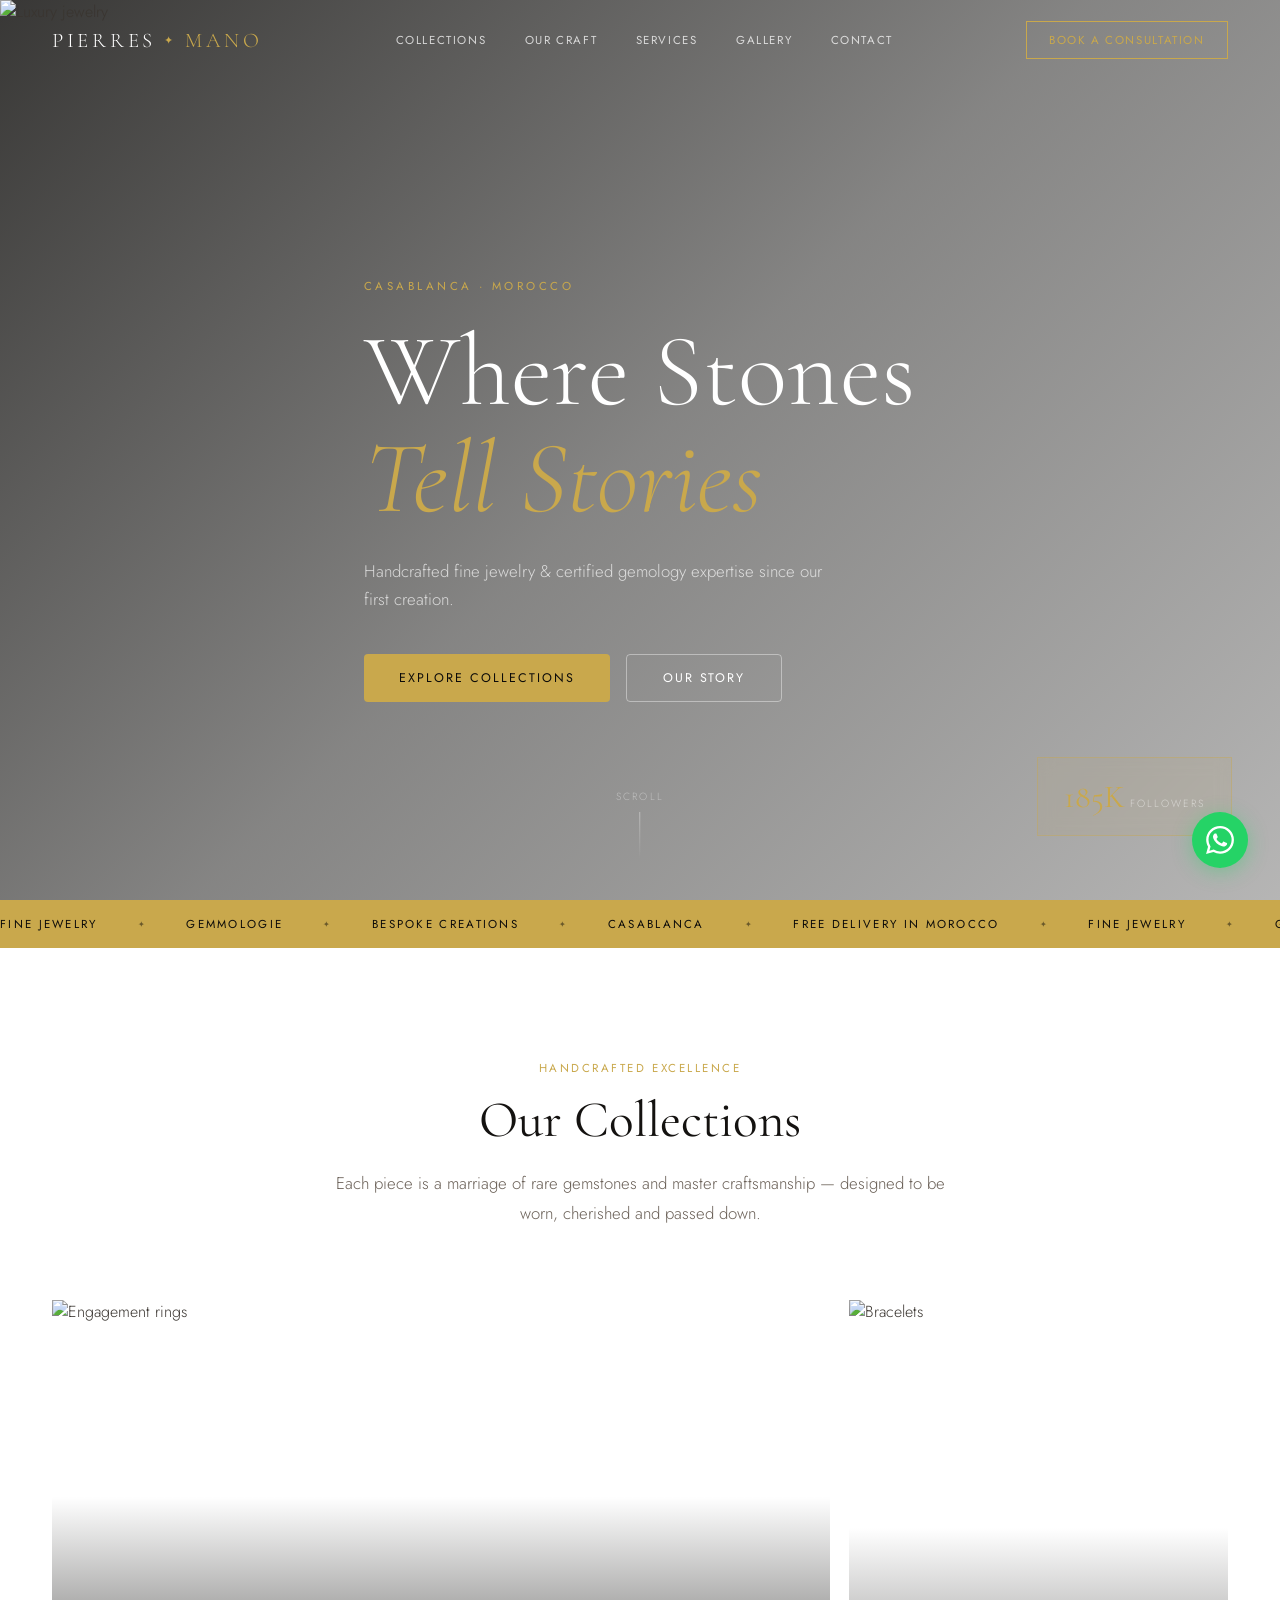
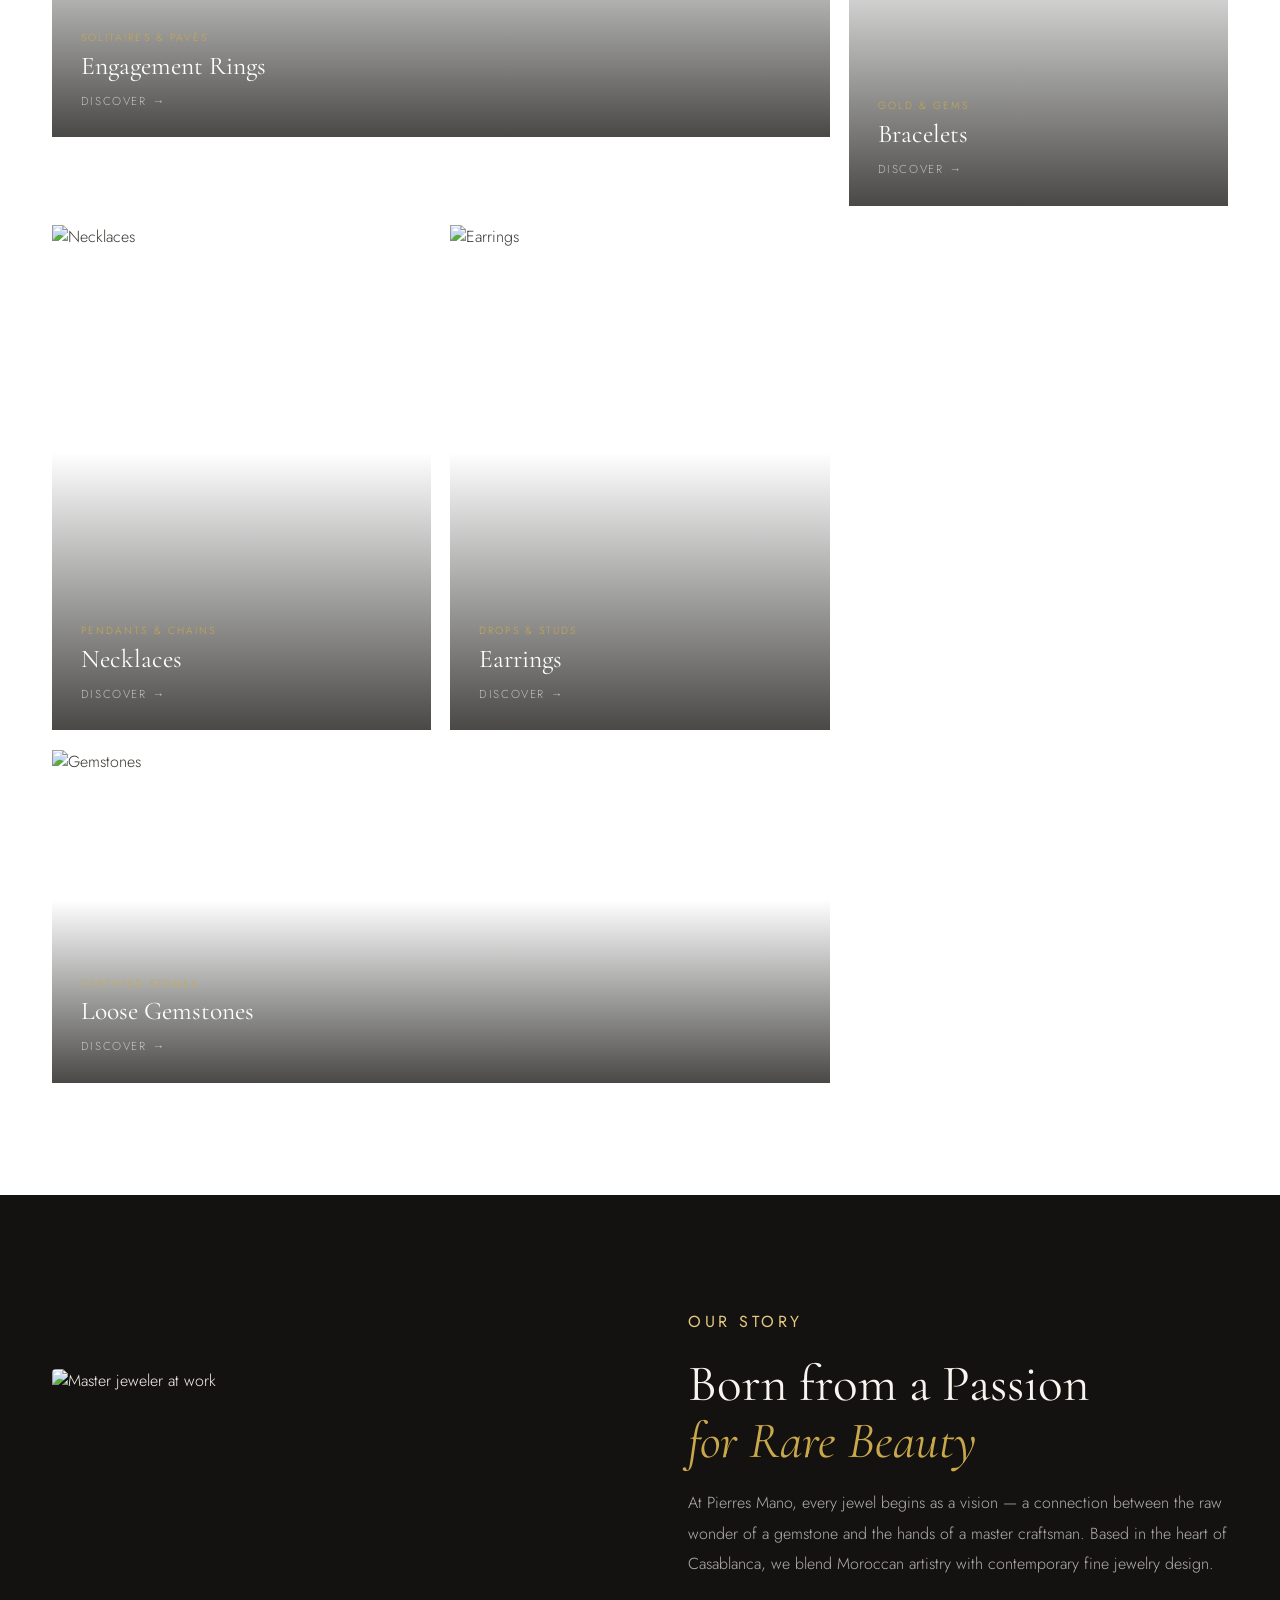
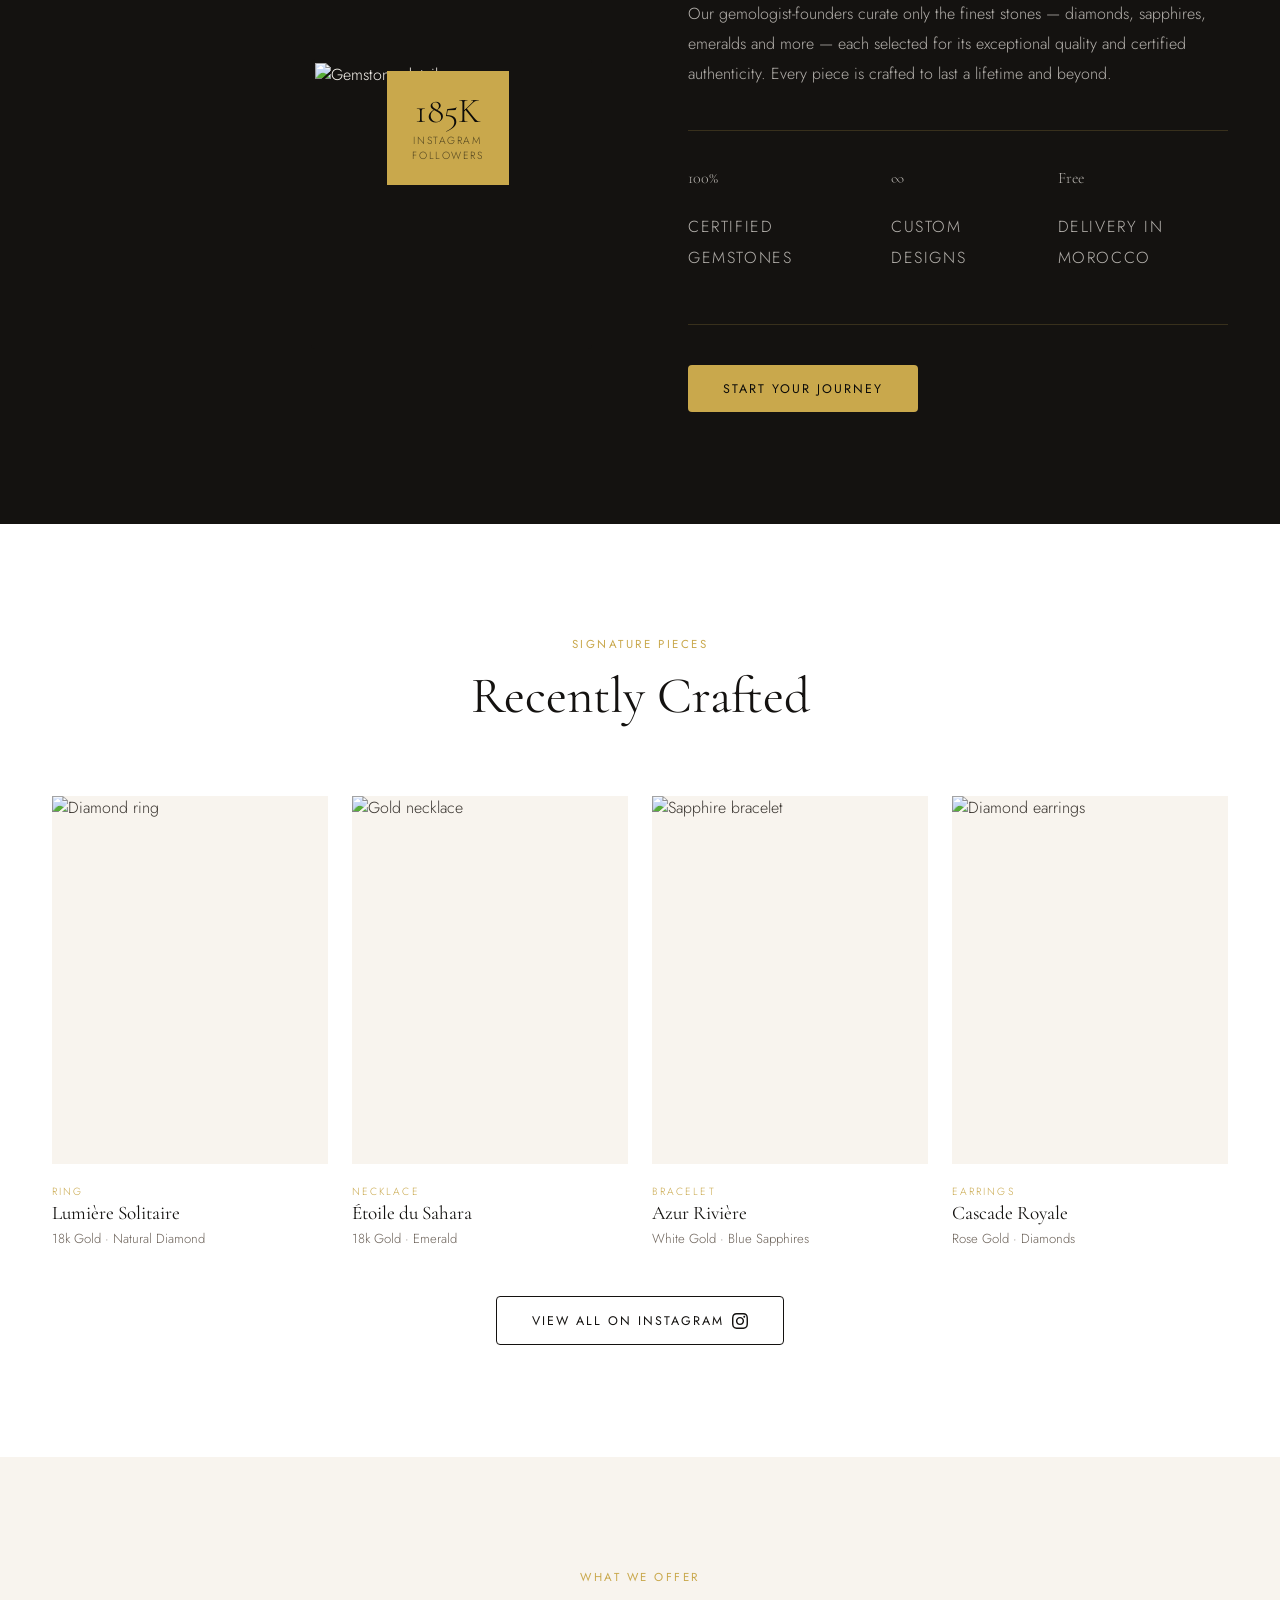
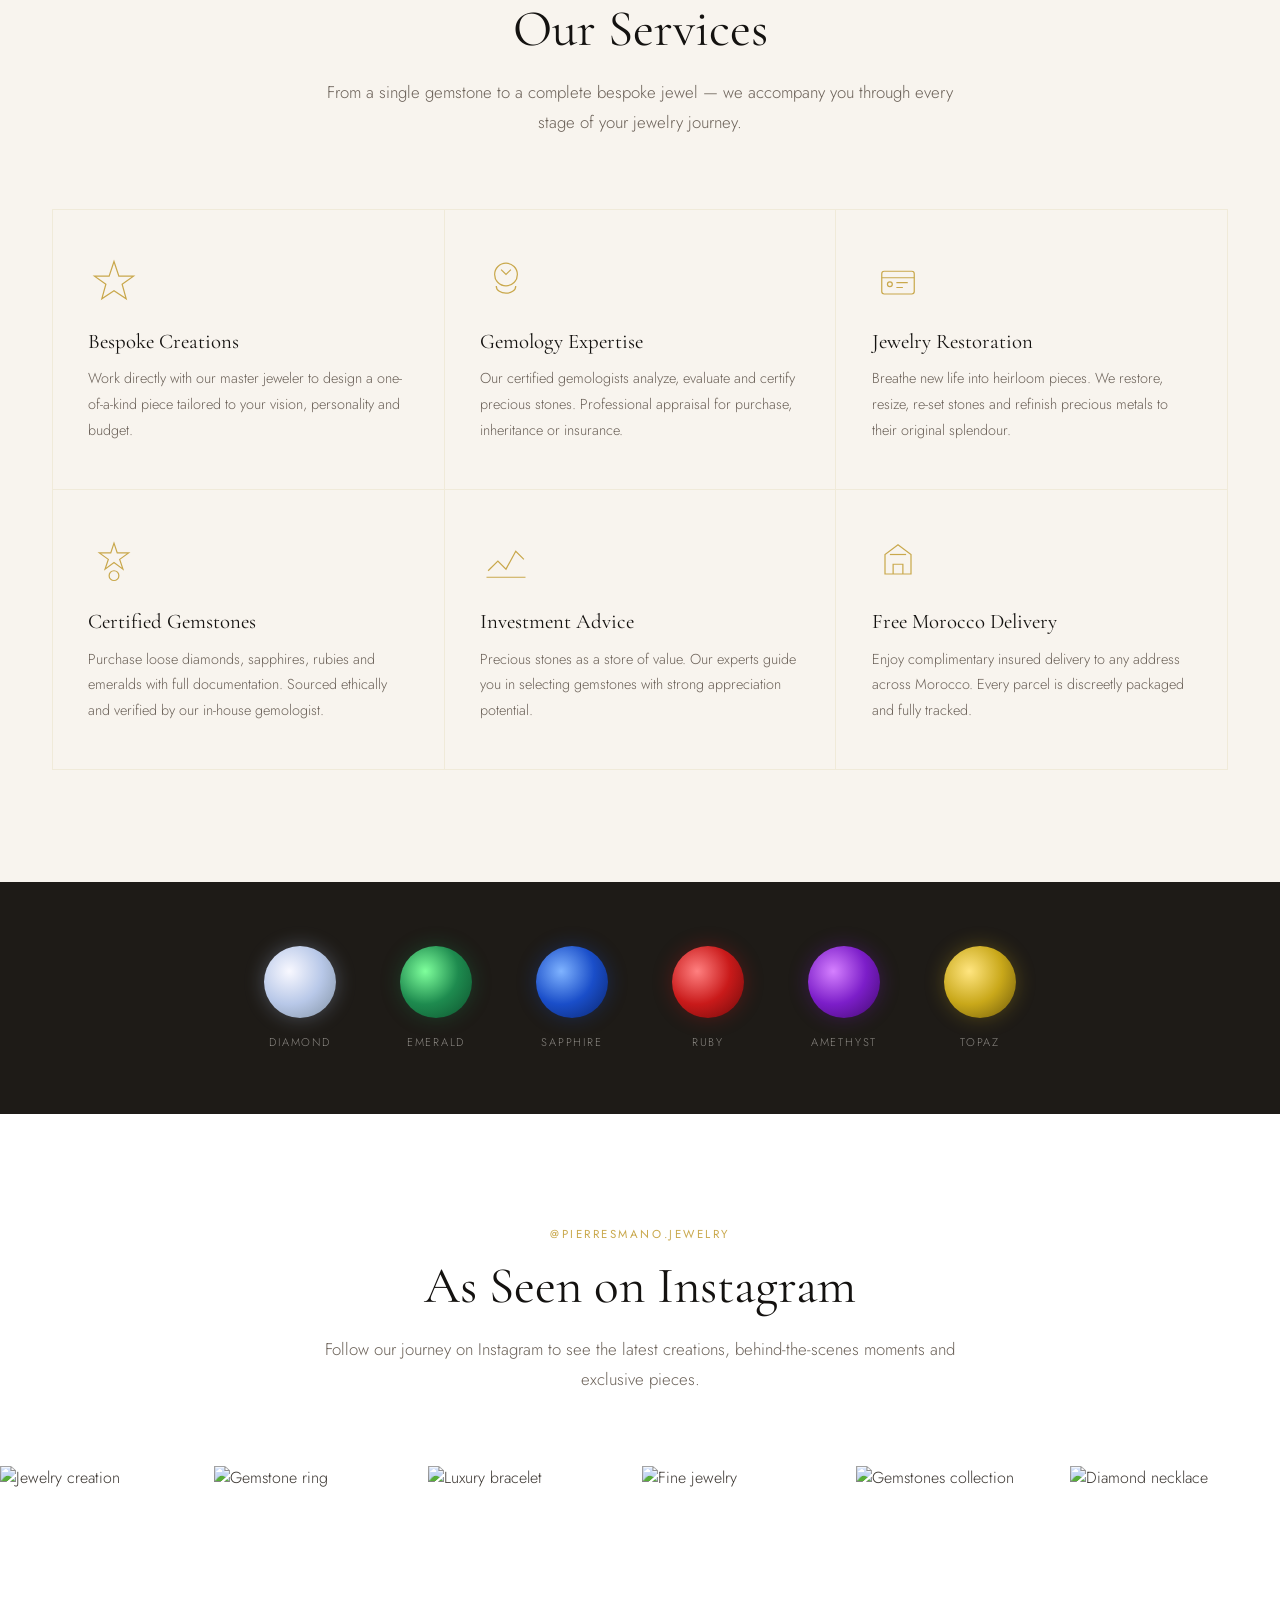
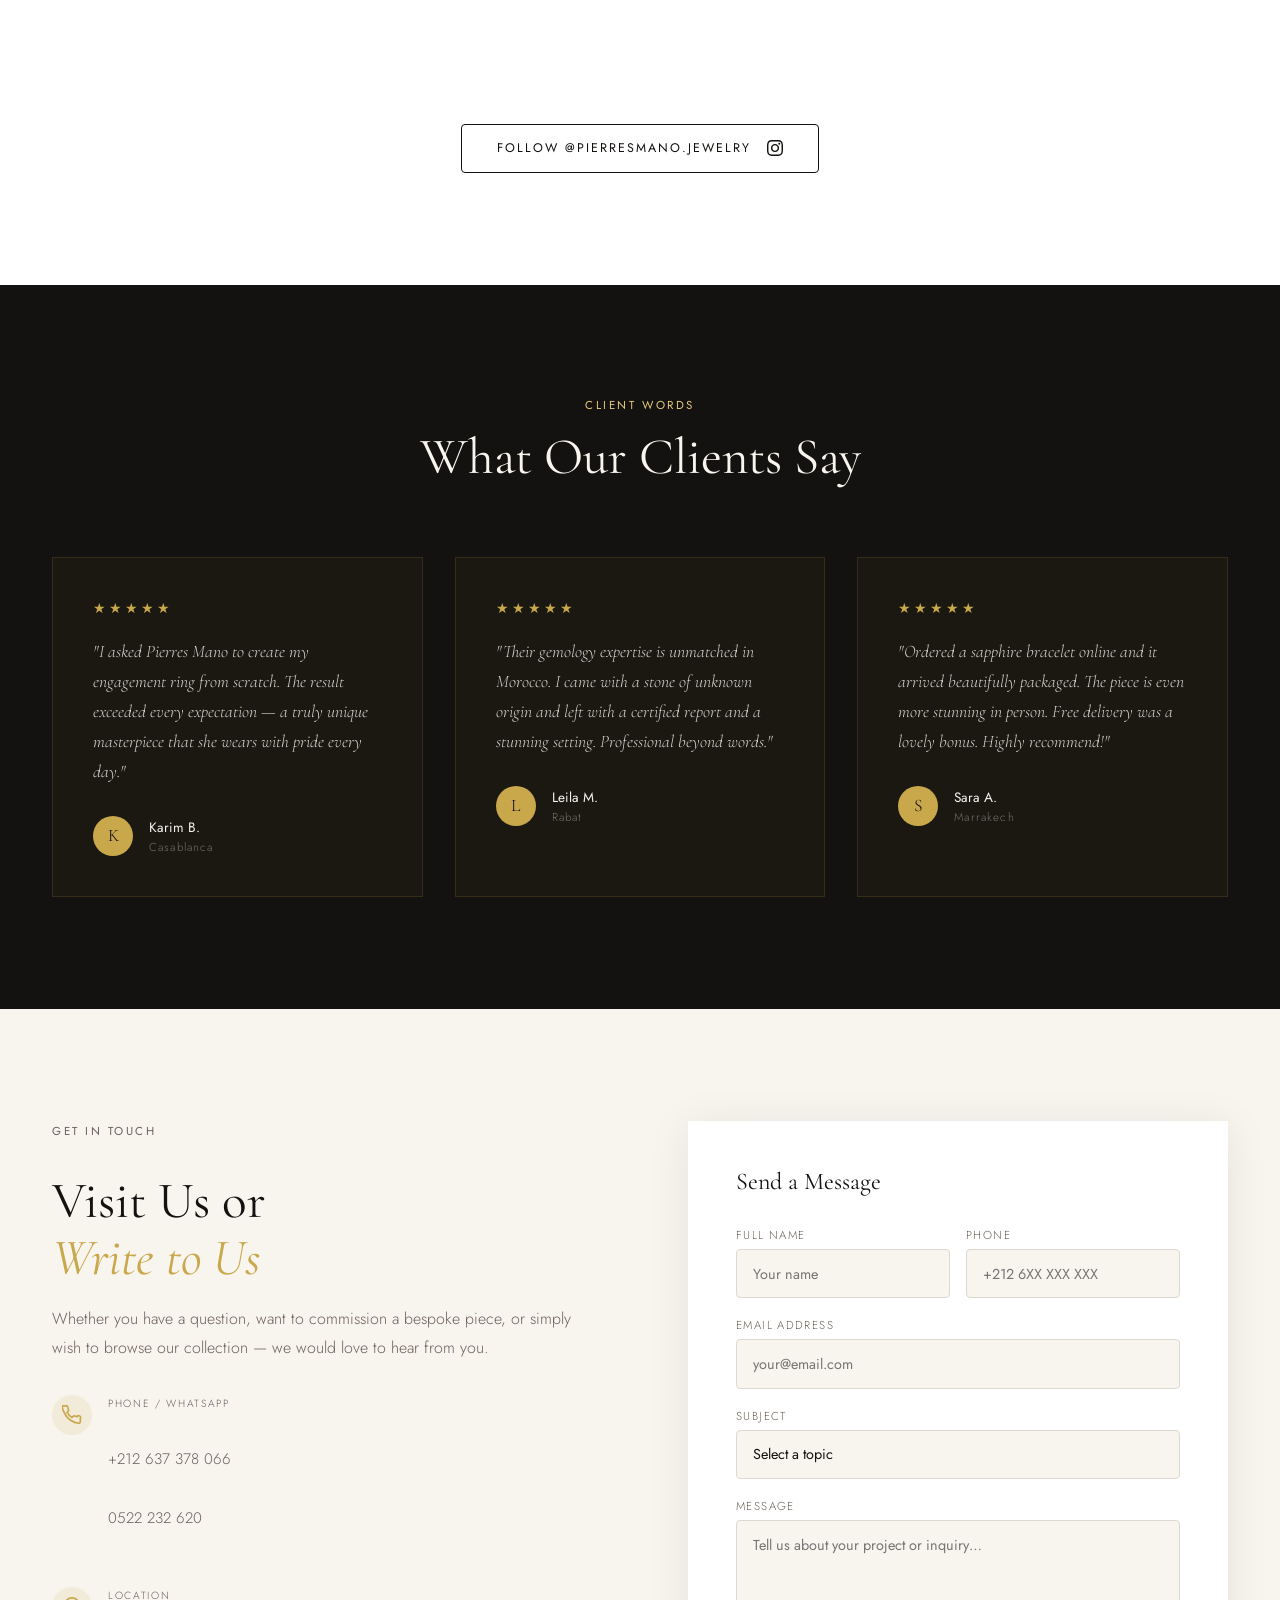
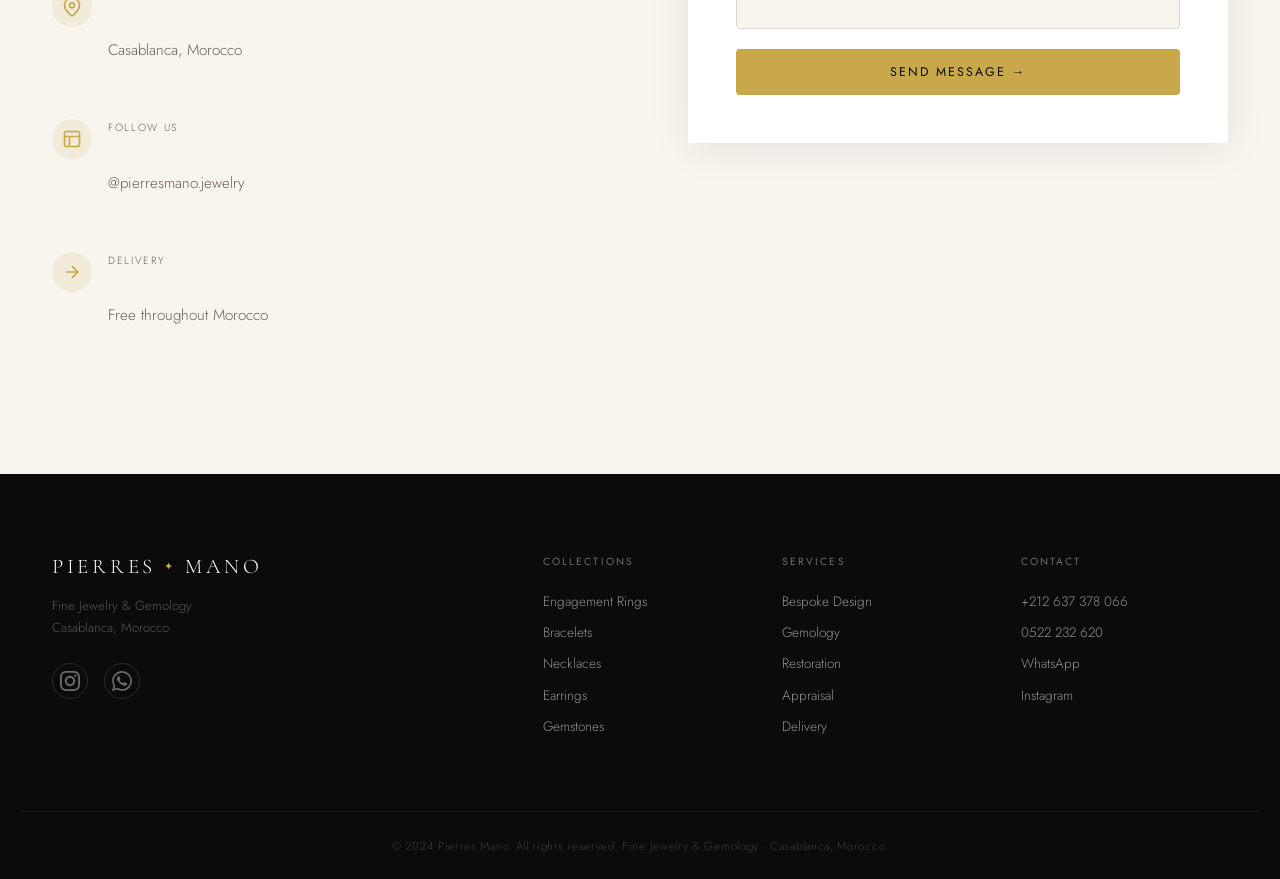
==== index.html @ b05f9631 "Add world-class mockup website for Pierres Mano jewelry shop Full single-page marketing site for pie" ====
<!DOCTYPE html>
<html lang="en">
<head>
  <meta charset="UTF-8" />
  <meta name="viewport" content="width=device-width, initial-scale=1.0" />
  <title>Pierres Mano — Fine Jewelry & Gemology · Casablanca</title>
  <meta name="description" content="Pierres Mano — Artisan fine jewelry and gemology expertise in Casablanca, Morocco. Bespoke creations, certified gemstones, free delivery across Morocco." />
  <link rel="preconnect" href="https://fonts.googleapis.com" />
  <link rel="preconnect" href="https://fonts.gstatic.com" crossorigin />
  <link href="https://fonts.googleapis.com/css2?family=Cormorant+Garamond:ital,wght@0,300;0,400;0,500;0,600;1,300;1,400&family=Jost:wght@200;300;400;500&display=swap" rel="stylesheet" />
  <link rel="stylesheet" href="style.css" />
</head>
<body>

  <!-- ═══════════════════════════  NAV  ═══════════════════════════ -->
  <header id="nav">
    <div class="nav-inner">
      <a href="#hero" class="logo">
        <span class="logo-pm">PIERRES</span>
        <span class="logo-divider">✦</span>
        <span class="logo-mano">MANO</span>
      </a>
      <nav class="nav-links">
        <a href="#collections">Collections</a>
        <a href="#craft">Our Craft</a>
        <a href="#services">Services</a>
        <a href="#gallery">Gallery</a>
        <a href="#contact">Contact</a>
      </nav>
      <a href="#contact" class="nav-cta">Book a Consultation</a>
      <button class="nav-burger" aria-label="Menu">
        <span></span><span></span><span></span>
      </button>
    </div>
    <div class="mobile-menu">
      <a href="#collections">Collections</a>
      <a href="#craft">Our Craft</a>
      <a href="#services">Services</a>
      <a href="#gallery">Gallery</a>
      <a href="#contact">Contact</a>
      <a href="#contact" class="mobile-cta">Book a Consultation</a>
    </div>
  </header>

  <!-- ═══════════════════════════  HERO  ══════════════════════════ -->
  <section id="hero">
    <div class="hero-bg">
      <div class="hero-overlay"></div>
      <img
        src="https://images.unsplash.com/photo-1573408301185-9519f94815d7?w=1800&q=85&auto=format&fit=crop"
        alt="Luxury jewelry"
        class="hero-img"
      />
    </div>
    <div class="hero-content">
      <p class="hero-eyebrow reveal">Casablanca · Morocco</p>
      <h1 class="hero-title reveal">
        <span>Where Stones</span>
        <em>Tell Stories</em>
      </h1>
      <p class="hero-sub reveal">Handcrafted fine jewelry &amp; certified gemology expertise since our first creation.</p>
      <div class="hero-actions reveal">
        <a href="#collections" class="btn btn-gold">Explore Collections</a>
        <a href="#craft" class="btn btn-ghost">Our Story</a>
      </div>
    </div>
    <div class="hero-scroll">
      <span>Scroll</span>
      <div class="scroll-line"></div>
    </div>
    <div class="hero-badge">
      <span class="badge-number">185K</span>
      <span class="badge-label">Followers</span>
    </div>
  </section>

  <!-- ═══════════════════════════  MARQUEE  ════════════════════════ -->
  <div class="marquee-wrap">
    <div class="marquee-track">
      <span>Fine Jewelry</span>
      <span class="dot">✦</span>
      <span>Gemmologie</span>
      <span class="dot">✦</span>
      <span>Bespoke Creations</span>
      <span class="dot">✦</span>
      <span>Casablanca</span>
      <span class="dot">✦</span>
      <span>Free Delivery in Morocco</span>
      <span class="dot">✦</span>
      <span>Fine Jewelry</span>
      <span class="dot">✦</span>
      <span>Gemmologie</span>
      <span class="dot">✦</span>
      <span>Bespoke Creations</span>
      <span class="dot">✦</span>
      <span>Casablanca</span>
      <span class="dot">✦</span>
      <span>Free Delivery in Morocco</span>
      <span class="dot">✦</span>
      <span>Fine Jewelry</span>
      <span class="dot">✦</span>
      <span>Gemmologie</span>
      <span class="dot">✦</span>
    </div>
  </div>

  <!-- ═══════════════════════════  COLLECTIONS  ════════════════════ -->
  <section id="collections" class="section">
    <div class="container">
      <div class="section-header reveal">
        <p class="section-eyebrow">Handcrafted Excellence</p>
        <h2 class="section-title">Our Collections</h2>
        <p class="section-desc">Each piece is a marriage of rare gemstones and master craftsmanship — designed to be worn, cherished and passed down.</p>
      </div>
      <div class="collections-grid">
        <div class="col-card col-card--large reveal">
          <div class="col-img-wrap">
            <img src="https://images.unsplash.com/photo-1605100804763-247f67b3557e?w=900&q=85&auto=format&fit=crop" alt="Engagement rings" />
            <div class="col-overlay"></div>
          </div>
          <div class="col-info">
            <p class="col-eyebrow">Solitaires &amp; Pavés</p>
            <h3>Engagement Rings</h3>
            <a href="#contact" class="col-link">Discover <span>→</span></a>
          </div>
        </div>
        <div class="col-card reveal">
          <div class="col-img-wrap">
            <img src="https://images.unsplash.com/photo-1611085583191-a3b181a88401?w=700&q=85&auto=format&fit=crop" alt="Bracelets" />
            <div class="col-overlay"></div>
          </div>
          <div class="col-info">
            <p class="col-eyebrow">Gold &amp; Gems</p>
            <h3>Bracelets</h3>
            <a href="#contact" class="col-link">Discover <span>→</span></a>
          </div>
        </div>
        <div class="col-card reveal">
          <div class="col-img-wrap">
            <img src="https://images.unsplash.com/photo-1599643478518-a784e5dc4c8f?w=700&q=85&auto=format&fit=crop" alt="Necklaces" />
            <div class="col-overlay"></div>
          </div>
          <div class="col-info">
            <p class="col-eyebrow">Pendants &amp; Chains</p>
            <h3>Necklaces</h3>
            <a href="#contact" class="col-link">Discover <span>→</span></a>
          </div>
        </div>
        <div class="col-card reveal">
          <div class="col-img-wrap">
            <img src="https://images.unsplash.com/photo-1630019852942-f89202989a59?w=700&q=85&auto=format&fit=crop" alt="Earrings" />
            <div class="col-overlay"></div>
          </div>
          <div class="col-info">
            <p class="col-eyebrow">Drops &amp; Studs</p>
            <h3>Earrings</h3>
            <a href="#contact" class="col-link">Discover <span>→</span></a>
          </div>
        </div>
        <div class="col-card col-card--wide reveal">
          <div class="col-img-wrap">
            <img src="https://images.unsplash.com/photo-1551739440-5dd934d3a94a?w=900&q=85&auto=format&fit=crop" alt="Gemstones" />
            <div class="col-overlay"></div>
          </div>
          <div class="col-info">
            <p class="col-eyebrow">Certified Stones</p>
            <h3>Loose Gemstones</h3>
            <a href="#contact" class="col-link">Discover <span>→</span></a>
          </div>
        </div>
      </div>
    </div>
  </section>

  <!-- ═══════════════════════════  CRAFT / STORY  ══════════════════ -->
  <section id="craft" class="section section--dark">
    <div class="container craft-grid">
      <div class="craft-images reveal">
        <img
          class="craft-img craft-img--main"
          src="https://images.unsplash.com/photo-1515562141207-7a88fb7ce338?w=800&q=85&auto=format&fit=crop"
          alt="Master jeweler at work"
        />
        <img
          class="craft-img craft-img--accent"
          src="https://images.unsplash.com/photo-1616750819293-ef5e9163e38b?w=500&q=85&auto=format&fit=crop"
          alt="Gemstone detail"
        />
        <div class="craft-badge-box">
          <p class="craft-badge-num">185K</p>
          <p class="craft-badge-txt">Instagram<br>Followers</p>
        </div>
      </div>
      <div class="craft-text reveal">
        <p class="section-eyebrow light">Our Story</p>
        <h2 class="section-title light">Born from a Passion<br><em>for Rare Beauty</em></h2>
        <p>At Pierres Mano, every jewel begins as a vision — a connection between the raw wonder of a gemstone and the hands of a master craftsman. Based in the heart of Casablanca, we blend Moroccan artistry with contemporary fine jewelry design.</p>
        <p>Our gemologist-founders curate only the finest stones — diamonds, sapphires, emeralds and more — each selected for its exceptional quality and certified authenticity. Every piece is crafted to last a lifetime and beyond.</p>
        <div class="craft-stats">
          <div class="stat">
            <p class="stat-num">100%</p>
            <p class="stat-label">Certified Gemstones</p>
          </div>
          <div class="stat">
            <p class="stat-num">∞</p>
            <p class="stat-label">Custom Designs</p>
          </div>
          <div class="stat">
            <p class="stat-num">Free</p>
            <p class="stat-label">Delivery in Morocco</p>
          </div>
        </div>
        <a href="#contact" class="btn btn-gold">Start Your Journey</a>
      </div>
    </div>
  </section>

  <!-- ═══════════════════════════  FEATURED PIECES  ════════════════ -->
  <section id="pieces" class="section">
    <div class="container">
      <div class="section-header reveal">
        <p class="section-eyebrow">Signature Pieces</p>
        <h2 class="section-title">Recently Crafted</h2>
      </div>
      <div class="pieces-grid">
        <article class="piece-card reveal">
          <div class="piece-img-wrap">
            <img src="https://images.unsplash.com/photo-1652859408408-7b0e944b3e58?w=600&q=85&auto=format&fit=crop" alt="Diamond ring" />
            <div class="piece-hover">
              <a href="#contact" class="piece-cta">Inquire</a>
            </div>
          </div>
          <div class="piece-info">
            <p class="piece-category">Ring</p>
            <h4 class="piece-name">Lumière Solitaire</h4>
            <p class="piece-material">18k Gold · Natural Diamond</p>
          </div>
        </article>
        <article class="piece-card reveal">
          <div class="piece-img-wrap">
            <img src="https://images.unsplash.com/photo-1588444650733-d0f44831eca8?w=600&q=85&auto=format&fit=crop" alt="Gold necklace" />
            <div class="piece-hover">
              <a href="#contact" class="piece-cta">Inquire</a>
            </div>
          </div>
          <div class="piece-info">
            <p class="piece-category">Necklace</p>
            <h4 class="piece-name">Étoile du Sahara</h4>
            <p class="piece-material">18k Gold · Emerald</p>
          </div>
        </article>
        <article class="piece-card reveal">
          <div class="piece-img-wrap">
            <img src="https://images.unsplash.com/photo-1506630448388-4e683c67ddb0?w=600&q=85&auto=format&fit=crop" alt="Sapphire bracelet" />
            <div class="piece-hover">
              <a href="#contact" class="piece-cta">Inquire</a>
            </div>
          </div>
          <div class="piece-info">
            <p class="piece-category">Bracelet</p>
            <h4 class="piece-name">Azur Rivière</h4>
            <p class="piece-material">White Gold · Blue Sapphires</p>
          </div>
        </article>
        <article class="piece-card reveal">
          <div class="piece-img-wrap">
            <img src="https://images.unsplash.com/photo-1548036327-afea00dce02c?w=600&q=85&auto=format&fit=crop" alt="Diamond earrings" />
            <div class="piece-hover">
              <a href="#contact" class="piece-cta">Inquire</a>
            </div>
          </div>
          <div class="piece-info">
            <p class="piece-category">Earrings</p>
            <h4 class="piece-name">Cascade Royale</h4>
            <p class="piece-material">Rose Gold · Diamonds</p>
          </div>
        </article>
      </div>
      <div class="pieces-cta reveal">
        <a href="https://www.instagram.com/pierresmano.jewelry/" target="_blank" rel="noopener" class="btn btn-outline">
          View All on Instagram
          <svg width="16" height="16" viewBox="0 0 24 24" fill="currentColor"><path d="M12 2.163c3.204 0 3.584.012 4.85.07 3.252.148 4.771 1.691 4.919 4.919.058 1.265.069 1.645.069 4.849 0 3.205-.012 3.584-.069 4.849-.149 3.225-1.664 4.771-4.919 4.919-1.266.058-1.644.07-4.85.07-3.204 0-3.584-.012-4.849-.07-3.26-.149-4.771-1.699-4.919-4.92-.058-1.265-.07-1.644-.07-4.849 0-3.204.013-3.583.07-4.849.149-3.227 1.664-4.771 4.919-4.919 1.266-.057 1.645-.069 4.849-.069zm0-2.163c-3.259 0-3.667.014-4.947.072-4.358.2-6.78 2.618-6.98 6.98-.059 1.281-.073 1.689-.073 4.948 0 3.259.014 3.668.072 4.948.2 4.358 2.618 6.78 6.98 6.98 1.281.058 1.689.072 4.948.072 3.259 0 3.668-.014 4.948-.072 4.354-.2 6.782-2.618 6.979-6.98.059-1.28.073-1.689.073-4.948 0-3.259-.014-3.667-.072-4.947-.196-4.354-2.617-6.78-6.979-6.98-1.281-.059-1.69-.073-4.949-.073zm0 5.838c-3.403 0-6.162 2.759-6.162 6.162s2.759 6.163 6.162 6.163 6.162-2.759 6.162-6.163c0-3.403-2.759-6.162-6.162-6.162zm0 10.162c-2.209 0-4-1.79-4-4 0-2.209 1.791-4 4-4s4 1.791 4 4c0 2.21-1.791 4-4 4zm6.406-11.845c-.796 0-1.441.645-1.441 1.44s.645 1.44 1.441 1.44c.795 0 1.439-.645 1.439-1.44s-.644-1.44-1.439-1.44z"/></svg>
        </a>
      </div>
    </div>
  </section>

  <!-- ═══════════════════════════  SERVICES  ═══════════════════════ -->
  <section id="services" class="section section--cream">
    <div class="container">
      <div class="section-header reveal">
        <p class="section-eyebrow">What We Offer</p>
        <h2 class="section-title">Our Services</h2>
        <p class="section-desc">From a single gemstone to a complete bespoke jewel — we accompany you through every stage of your jewelry journey.</p>
      </div>
      <div class="services-grid">
        <div class="service-card reveal">
          <div class="service-icon">
            <svg viewBox="0 0 64 64" fill="none" stroke="currentColor" stroke-width="1.5">
              <path d="M32 8 L38 26 L56 26 L42 36 L47 54 L32 44 L17 54 L22 36 L8 26 L26 26 Z"/>
            </svg>
          </div>
          <h3>Bespoke Creations</h3>
          <p>Work directly with our master jeweler to design a one-of-a-kind piece tailored to your vision, personality and budget.</p>
        </div>
        <div class="service-card reveal">
          <div class="service-icon">
            <svg viewBox="0 0 64 64" fill="none" stroke="currentColor" stroke-width="1.5">
              <circle cx="32" cy="24" r="14"/>
              <path d="M20 38 C20 50 44 50 44 38"/>
              <path d="M26 18 L32 24 L38 18"/>
            </svg>
          </div>
          <h3>Gemology Expertise</h3>
          <p>Our certified gemologists analyze, evaluate and certify precious stones. Professional appraisal for purchase, inheritance or insurance.</p>
        </div>
        <div class="service-card reveal">
          <div class="service-icon">
            <svg viewBox="0 0 64 64" fill="none" stroke="currentColor" stroke-width="1.5">
              <rect x="12" y="20" width="40" height="28" rx="3"/>
              <path d="M12 28 L52 28"/>
              <circle cx="22" cy="36" r="3"/>
              <path d="M30 34 L44 34 M30 40 L38 40"/>
            </svg>
          </div>
          <h3>Jewelry Restoration</h3>
          <p>Breathe new life into heirloom pieces. We restore, resize, re-set stones and refinish precious metals to their original splendour.</p>
        </div>
        <div class="service-card reveal">
          <div class="service-icon">
            <svg viewBox="0 0 64 64" fill="none" stroke="currentColor" stroke-width="1.5">
              <path d="M32 10 L36 22 L50 22 L39 30 L43 42 L32 34 L21 42 L25 30 L14 22 L28 22 Z"/>
              <circle cx="32" cy="50" r="6"/>
            </svg>
          </div>
          <h3>Certified Gemstones</h3>
          <p>Purchase loose diamonds, sapphires, rubies and emeralds with full documentation. Sourced ethically and verified by our in-house gemologist.</p>
        </div>
        <div class="service-card reveal">
          <div class="service-icon">
            <svg viewBox="0 0 64 64" fill="none" stroke="currentColor" stroke-width="1.5">
              <path d="M10 44 L22 32 L32 42 L44 20 L54 30"/>
              <path d="M8 52 L56 52"/>
            </svg>
          </div>
          <h3>Investment Advice</h3>
          <p>Precious stones as a store of value. Our experts guide you in selecting gemstones with strong appreciation potential.</p>
        </div>
        <div class="service-card reveal">
          <div class="service-icon">
            <svg viewBox="0 0 64 64" fill="none" stroke="currentColor" stroke-width="1.5">
              <path d="M16 24 L16 48 L48 48 L48 24 L32 12 Z"/>
              <path d="M26 48 L26 36 L38 36 L38 48"/>
              <path d="M22 24 L42 24"/>
            </svg>
          </div>
          <h3>Free Morocco Delivery</h3>
          <p>Enjoy complimentary insured delivery to any address across Morocco. Every parcel is discreetly packaged and fully tracked.</p>
        </div>
      </div>
    </div>
  </section>

  <!-- ═══════════════════════════  GEMSTONE STRIP  ══════════════════ -->
  <section class="gem-strip section--dark">
    <div class="container gem-strip-inner reveal">
      <div class="gem-item">
        <div class="gem-circle gem-circle--diamond"></div>
        <p>Diamond</p>
      </div>
      <div class="gem-item">
        <div class="gem-circle gem-circle--emerald"></div>
        <p>Emerald</p>
      </div>
      <div class="gem-item">
        <div class="gem-circle gem-circle--sapphire"></div>
        <p>Sapphire</p>
      </div>
      <div class="gem-item">
        <div class="gem-circle gem-circle--ruby"></div>
        <p>Ruby</p>
      </div>
      <div class="gem-item">
        <div class="gem-circle gem-circle--amethyst"></div>
        <p>Amethyst</p>
      </div>
      <div class="gem-item">
        <div class="gem-circle gem-circle--topaz"></div>
        <p>Topaz</p>
      </div>
    </div>
  </section>

  <!-- ═══════════════════════════  GALLERY  ════════════════════════ -->
  <section id="gallery" class="section">
    <div class="container">
      <div class="section-header reveal">
        <p class="section-eyebrow">@pierresmano.jewelry</p>
        <h2 class="section-title">As Seen on Instagram</h2>
        <p class="section-desc">Follow our journey on Instagram to see the latest creations, behind-the-scenes moments and exclusive pieces.</p>
      </div>
    </div>
    <div class="gallery-grid">
      <a href="https://www.instagram.com/pierresmano.jewelry/" target="_blank" rel="noopener" class="gallery-item reveal">
        <img src="https://images.unsplash.com/photo-1599459183200-59c7687a0c70?w=500&q=80&auto=format&fit=crop" alt="Jewelry creation" />
        <div class="gallery-hover">
          <svg width="28" height="28" viewBox="0 0 24 24" fill="white"><path d="M12 2.163c3.204 0 3.584.012 4.85.07 3.252.148 4.771 1.691 4.919 4.919.058 1.265.069 1.645.069 4.849 0 3.205-.012 3.584-.069 4.849-.149 3.225-1.664 4.771-4.919 4.919-1.266.058-1.644.07-4.85.07-3.204 0-3.584-.012-4.849-.07-3.26-.149-4.771-1.699-4.919-4.92-.058-1.265-.07-1.644-.07-4.849 0-3.204.013-3.583.07-4.849.149-3.227 1.664-4.771 4.919-4.919 1.266-.057 1.645-.069 4.849-.069zm0-2.163c-3.259 0-3.667.014-4.947.072-4.358.2-6.78 2.618-6.98 6.98-.059 1.281-.073 1.689-.073 4.948 0 3.259.014 3.668.072 4.948.2 4.358 2.618 6.78 6.98 6.98 1.281.058 1.689.072 4.948.072 3.259 0 3.668-.014 4.948-.072 4.354-.2 6.782-2.618 6.979-6.98.059-1.28.073-1.689.073-4.948 0-3.259-.014-3.667-.072-4.947-.196-4.354-2.617-6.78-6.979-6.98-1.281-.059-1.69-.073-4.949-.073zm0 5.838c-3.403 0-6.162 2.759-6.162 6.162s2.759 6.163 6.162 6.163 6.162-2.759 6.162-6.163c0-3.403-2.759-6.162-6.162-6.162zm0 10.162c-2.209 0-4-1.79-4-4 0-2.209 1.791-4 4-4s4 1.791 4 4c0 2.21-1.791 4-4 4zm6.406-11.845c-.796 0-1.441.645-1.441 1.44s.645 1.44 1.441 1.44c.795 0 1.439-.645 1.439-1.44s-.644-1.44-1.439-1.44z"/></svg>
        </div>
      </a>
      <a href="https://www.instagram.com/pierresmano.jewelry/" target="_blank" rel="noopener" class="gallery-item reveal">
        <img src="https://images.unsplash.com/photo-1535632066927-ab7c9ab60908?w=500&q=80&auto=format&fit=crop" alt="Gemstone ring" />
        <div class="gallery-hover">
          <svg width="28" height="28" viewBox="0 0 24 24" fill="white"><path d="M12 2.163c3.204 0 3.584.012 4.85.07 3.252.148 4.771 1.691 4.919 4.919.058 1.265.069 1.645.069 4.849 0 3.205-.012 3.584-.069 4.849-.149 3.225-1.664 4.771-4.919 4.919-1.266.058-1.644.07-4.85.07-3.204 0-3.584-.012-4.849-.07-3.26-.149-4.771-1.699-4.919-4.92-.058-1.265-.07-1.644-.07-4.849 0-3.204.013-3.583.07-4.849.149-3.227 1.664-4.771 4.919-4.919 1.266-.057 1.645-.069 4.849-.069zm0-2.163c-3.259 0-3.667.014-4.947.072-4.358.2-6.78 2.618-6.98 6.98-.059 1.281-.073 1.689-.073 4.948 0 3.259.014 3.668.072 4.948.2 4.358 2.618 6.78 6.98 6.98 1.281.058 1.689.072 4.948.072 3.259 0 3.668-.014 4.948-.072 4.354-.2 6.782-2.618 6.979-6.98.059-1.28.073-1.689.073-4.948 0-3.259-.014-3.667-.072-4.947-.196-4.354-2.617-6.78-6.979-6.98-1.281-.059-1.69-.073-4.949-.073zm0 5.838c-3.403 0-6.162 2.759-6.162 6.162s2.759 6.163 6.162 6.163 6.162-2.759 6.162-6.163c0-3.403-2.759-6.162-6.162-6.162zm0 10.162c-2.209 0-4-1.79-4-4 0-2.209 1.791-4 4-4s4 1.791 4 4c0 2.21-1.791 4-4 4zm6.406-11.845c-.796 0-1.441.645-1.441 1.44s.645 1.44 1.441 1.44c.795 0 1.439-.645 1.439-1.44s-.644-1.44-1.439-1.44z"/></svg>
        </div>
      </a>
      <a href="https://www.instagram.com/pierresmano.jewelry/" target="_blank" rel="noopener" class="gallery-item reveal">
        <img src="https://images.unsplash.com/photo-1619119069152-a2b331eb392a?w=500&q=80&auto=format&fit=crop" alt="Luxury bracelet" />
        <div class="gallery-hover">
          <svg width="28" height="28" viewBox="0 0 24 24" fill="white"><path d="M12 2.163c3.204 0 3.584.012 4.85.07 3.252.148 4.771 1.691 4.919 4.919.058 1.265.069 1.645.069 4.849 0 3.205-.012 3.584-.069 4.849-.149 3.225-1.664 4.771-4.919 4.919-1.266.058-1.644.07-4.85.07-3.204 0-3.584-.012-4.849-.07-3.26-.149-4.771-1.699-4.919-4.92-.058-1.265-.07-1.644-.07-4.849 0-3.204.013-3.583.07-4.849.149-3.227 1.664-4.771 4.919-4.919 1.266-.057 1.645-.069 4.849-.069zm0-2.163c-3.259 0-3.667.014-4.947.072-4.358.2-6.78 2.618-6.98 6.98-.059 1.281-.073 1.689-.073 4.948 0 3.259.014 3.668.072 4.948.2 4.358 2.618 6.78 6.98 6.98 1.281.058 1.689.072 4.948.072 3.259 0 3.668-.014 4.948-.072 4.354-.2 6.782-2.618 6.979-6.98.059-1.28.073-1.689.073-4.948 0-3.259-.014-3.667-.072-4.947-.196-4.354-2.617-6.78-6.979-6.98-1.281-.059-1.69-.073-4.949-.073zm0 5.838c-3.403 0-6.162 2.759-6.162 6.162s2.759 6.163 6.162 6.163 6.162-2.759 6.162-6.163c0-3.403-2.759-6.162-6.162-6.162zm0 10.162c-2.209 0-4-1.79-4-4 0-2.209 1.791-4 4-4s4 1.791 4 4c0 2.21-1.791 4-4 4zm6.406-11.845c-.796 0-1.441.645-1.441 1.44s.645 1.44 1.441 1.44c.795 0 1.439-.645 1.439-1.44s-.644-1.44-1.439-1.44z"/></svg>
        </div>
      </a>
      <a href="https://www.instagram.com/pierresmano.jewelry/" target="_blank" rel="noopener" class="gallery-item reveal">
        <img src="https://images.unsplash.com/photo-1576022162879-d4e5da3c6049?w=500&q=80&auto=format&fit=crop" alt="Fine jewelry" />
        <div class="gallery-hover">
          <svg width="28" height="28" viewBox="0 0 24 24" fill="white"><path d="M12 2.163c3.204 0 3.584.012 4.85.07 3.252.148 4.771 1.691 4.919 4.919.058 1.265.069 1.645.069 4.849 0 3.205-.012 3.584-.069 4.849-.149 3.225-1.664 4.771-4.919 4.919-1.266.058-1.644.07-4.85.07-3.204 0-3.584-.012-4.849-.07-3.26-.149-4.771-1.699-4.919-4.92-.058-1.265-.07-1.644-.07-4.849 0-3.204.013-3.583.07-4.849.149-3.227 1.664-4.771 4.919-4.919 1.266-.057 1.645-.069 4.849-.069zm0-2.163c-3.259 0-3.667.014-4.947.072-4.358.2-6.78 2.618-6.98 6.98-.059 1.281-.073 1.689-.073 4.948 0 3.259.014 3.668.072 4.948.2 4.358 2.618 6.78 6.98 6.98 1.281.058 1.689.072 4.948.072 3.259 0 3.668-.014 4.948-.072 4.354-.2 6.782-2.618 6.979-6.98.059-1.28.073-1.689.073-4.948 0-3.259-.014-3.667-.072-4.947-.196-4.354-2.617-6.78-6.979-6.98-1.281-.059-1.69-.073-4.949-.073zm0 5.838c-3.403 0-6.162 2.759-6.162 6.162s2.759 6.163 6.162 6.163 6.162-2.759 6.162-6.163c0-3.403-2.759-6.162-6.162-6.162zm0 10.162c-2.209 0-4-1.79-4-4 0-2.209 1.791-4 4-4s4 1.791 4 4c0 2.21-1.791 4-4 4zm6.406-11.845c-.796 0-1.441.645-1.441 1.44s.645 1.44 1.441 1.44c.795 0 1.439-.645 1.439-1.44s-.644-1.44-1.439-1.44z"/></svg>
        </div>
      </a>
      <a href="https://www.instagram.com/pierresmano.jewelry/" target="_blank" rel="noopener" class="gallery-item reveal">
        <img src="https://images.unsplash.com/photo-1602173574767-37ac01994b2a?w=500&q=80&auto=format&fit=crop" alt="Gemstones collection" />
        <div class="gallery-hover">
          <svg width="28" height="28" viewBox="0 0 24 24" fill="white"><path d="M12 2.163c3.204 0 3.584.012 4.85.07 3.252.148 4.771 1.691 4.919 4.919.058 1.265.069 1.645.069 4.849 0 3.205-.012 3.584-.069 4.849-.149 3.225-1.664 4.771-4.919 4.919-1.266.058-1.644.07-4.85.07-3.204 0-3.584-.012-4.849-.07-3.26-.149-4.771-1.699-4.919-4.92-.058-1.265-.07-1.644-.07-4.849 0-3.204.013-3.583.07-4.849.149-3.227 1.664-4.771 4.919-4.919 1.266-.057 1.645-.069 4.849-.069zm0-2.163c-3.259 0-3.667.014-4.947.072-4.358.2-6.78 2.618-6.98 6.98-.059 1.281-.073 1.689-.073 4.948 0 3.259.014 3.668.072 4.948.2 4.358 2.618 6.78 6.98 6.98 1.281.058 1.689.072 4.948.072 3.259 0 3.668-.014 4.948-.072 4.354-.2 6.782-2.618 6.979-6.98.059-1.28.073-1.689.073-4.948 0-3.259-.014-3.667-.072-4.947-.196-4.354-2.617-6.78-6.979-6.98-1.281-.059-1.69-.073-4.949-.073zm0 5.838c-3.403 0-6.162 2.759-6.162 6.162s2.759 6.163 6.162 6.163 6.162-2.759 6.162-6.163c0-3.403-2.759-6.162-6.162-6.162zm0 10.162c-2.209 0-4-1.79-4-4 0-2.209 1.791-4 4-4s4 1.791 4 4c0 2.21-1.791 4-4 4zm6.406-11.845c-.796 0-1.441.645-1.441 1.44s.645 1.44 1.441 1.44c.795 0 1.439-.645 1.439-1.44s-.644-1.44-1.439-1.44z"/></svg>
        </div>
      </a>
      <a href="https://www.instagram.com/pierresmano.jewelry/" target="_blank" rel="noopener" class="gallery-item reveal">
        <img src="https://images.unsplash.com/photo-1558618666-fcd25c85cd64?w=500&q=80&auto=format&fit=crop" alt="Diamond necklace" />
        <div class="gallery-hover">
          <svg width="28" height="28" viewBox="0 0 24 24" fill="white"><path d="M12 2.163c3.204 0 3.584.012 4.85.07 3.252.148 4.771 1.691 4.919 4.919.058 1.265.069 1.645.069 4.849 0 3.205-.012 3.584-.069 4.849-.149 3.225-1.664 4.771-4.919 4.919-1.266.058-1.644.07-4.85.07-3.204 0-3.584-.012-4.849-.07-3.26-.149-4.771-1.699-4.919-4.92-.058-1.265-.07-1.644-.07-4.849 0-3.204.013-3.583.07-4.849.149-3.227 1.664-4.771 4.919-4.919 1.266-.057 1.645-.069 4.849-.069zm0-2.163c-3.259 0-3.667.014-4.947.072-4.358.2-6.78 2.618-6.98 6.98-.059 1.281-.073 1.689-.073 4.948 0 3.259.014 3.668.072 4.948.2 4.358 2.618 6.78 6.98 6.98 1.281.058 1.689.072 4.948.072 3.259 0 3.668-.014 4.948-.072 4.354-.2 6.782-2.618 6.979-6.98.059-1.28.073-1.689.073-4.948 0-3.259-.014-3.667-.072-4.947-.196-4.354-2.617-6.78-6.979-6.98-1.281-.059-1.69-.073-4.949-.073zm0 5.838c-3.403 0-6.162 2.759-6.162 6.162s2.759 6.163 6.162 6.163 6.162-2.759 6.162-6.163c0-3.403-2.759-6.162-6.162-6.162zm0 10.162c-2.209 0-4-1.79-4-4 0-2.209 1.791-4 4-4s4 1.791 4 4c0 2.21-1.791 4-4 4zm6.406-11.845c-.796 0-1.441.645-1.441 1.44s.645 1.44 1.441 1.44c.795 0 1.439-.645 1.439-1.44s-.644-1.44-1.439-1.44z"/></svg>
        </div>
      </a>
    </div>
    <div class="container reveal" style="text-align:center;margin-top:3rem;">
      <a href="https://www.instagram.com/pierresmano.jewelry/" target="_blank" rel="noopener" class="btn btn-outline">
        Follow @pierresmano.jewelry
        <svg width="16" height="16" viewBox="0 0 24 24" fill="currentColor" style="margin-left:8px"><path d="M12 2.163c3.204 0 3.584.012 4.85.07 3.252.148 4.771 1.691 4.919 4.919.058 1.265.069 1.645.069 4.849 0 3.205-.012 3.584-.069 4.849-.149 3.225-1.664 4.771-4.919 4.919-1.266.058-1.644.07-4.85.07-3.204 0-3.584-.012-4.849-.07-3.26-.149-4.771-1.699-4.919-4.92-.058-1.265-.07-1.644-.07-4.849 0-3.204.013-3.583.07-4.849.149-3.227 1.664-4.771 4.919-4.919 1.266-.057 1.645-.069 4.849-.069zm0-2.163c-3.259 0-3.667.014-4.947.072-4.358.2-6.78 2.618-6.98 6.98-.059 1.281-.073 1.689-.073 4.948 0 3.259.014 3.668.072 4.948.2 4.358 2.618 6.78 6.98 6.98 1.281.058 1.689.072 4.948.072 3.259 0 3.668-.014 4.948-.072 4.354-.2 6.782-2.618 6.979-6.98.059-1.28.073-1.689.073-4.948 0-3.259-.014-3.667-.072-4.947-.196-4.354-2.617-6.78-6.979-6.98-1.281-.059-1.69-.073-4.949-.073zm0 5.838c-3.403 0-6.162 2.759-6.162 6.162s2.759 6.163 6.162 6.163 6.162-2.759 6.162-6.163c0-3.403-2.759-6.162-6.162-6.162zm0 10.162c-2.209 0-4-1.79-4-4 0-2.209 1.791-4 4-4s4 1.791 4 4c0 2.21-1.791 4-4 4zm6.406-11.845c-.796 0-1.441.645-1.441 1.44s.645 1.44 1.441 1.44c.795 0 1.439-.645 1.439-1.44s-.644-1.44-1.439-1.44z"/></svg>
      </a>
    </div>
  </section>

  <!-- ═══════════════════════════  TESTIMONIALS  ════════════════════ -->
  <section class="section section--dark testimonials">
    <div class="container">
      <div class="section-header reveal">
        <p class="section-eyebrow light">Client Words</p>
        <h2 class="section-title light">What Our Clients Say</h2>
      </div>
      <div class="testi-grid">
        <div class="testi-card reveal">
          <div class="testi-stars">★★★★★</div>
          <p class="testi-quote">"I asked Pierres Mano to create my engagement ring from scratch. The result exceeded every expectation — a truly unique masterpiece that she wears with pride every day."</p>
          <div class="testi-author">
            <div class="testi-avatar">K</div>
            <div>
              <p class="testi-name">Karim B.</p>
              <p class="testi-loc">Casablanca</p>
            </div>
          </div>
        </div>
        <div class="testi-card reveal">
          <div class="testi-stars">★★★★★</div>
          <p class="testi-quote">"Their gemology expertise is unmatched in Morocco. I came with a stone of unknown origin and left with a certified report and a stunning setting. Professional beyond words."</p>
          <div class="testi-author">
            <div class="testi-avatar">L</div>
            <div>
              <p class="testi-name">Leila M.</p>
              <p class="testi-loc">Rabat</p>
            </div>
          </div>
        </div>
        <div class="testi-card reveal">
          <div class="testi-stars">★★★★★</div>
          <p class="testi-quote">"Ordered a sapphire bracelet online and it arrived beautifully packaged. The piece is even more stunning in person. Free delivery was a lovely bonus. Highly recommend!"</p>
          <div class="testi-author">
            <div class="testi-avatar">S</div>
            <div>
              <p class="testi-name">Sara A.</p>
              <p class="testi-loc">Marrakech</p>
            </div>
          </div>
        </div>
      </div>
    </div>
  </section>

  <!-- ═══════════════════════════  CONTACT  ════════════════════════ -->
  <section id="contact" class="section section--cream">
    <div class="container contact-grid">
      <div class="contact-info reveal">
        <p class="section-eyebrow">Get in Touch</p>
        <h2 class="section-title">Visit Us or<br><em>Write to Us</em></h2>
        <p>Whether you have a question, want to commission a bespoke piece, or simply wish to browse our collection — we would love to hear from you.</p>
        <div class="contact-items">
          <div class="contact-item">
            <div class="ci-icon">
              <svg width="20" height="20" viewBox="0 0 24 24" fill="none" stroke="currentColor" stroke-width="2"><path d="M22 16.92v3a2 2 0 01-2.18 2 19.79 19.79 0 01-8.63-3.07A19.5 19.5 0 013.07 9.82a19.79 19.79 0 01-3.07-8.68A2 2 0 012 .98h3a2 2 0 012 1.72 12.84 12.84 0 00.7 2.81 2 2 0 01-.45 2.11L6.09 8.91a16 16 0 006 6l1.27-1.27a2 2 0 012.11-.45 12.84 12.84 0 002.81.7A2 2 0 0122 15.92z"/></svg>
            </div>
            <div>
              <p class="ci-label">Phone / WhatsApp</p>
              <p class="ci-value"><a href="tel:+212637378066">+212 637 378 066</a></p>
              <p class="ci-value"><a href="tel:0522232620">0522 232 620</a></p>
            </div>
          </div>
          <div class="contact-item">
            <div class="ci-icon">
              <svg width="20" height="20" viewBox="0 0 24 24" fill="none" stroke="currentColor" stroke-width="2"><path d="M21 10c0 7-9 13-9 13s-9-6-9-13a9 9 0 0118 0z"/><circle cx="12" cy="10" r="3"/></svg>
            </div>
            <div>
              <p class="ci-label">Location</p>
              <p class="ci-value">Casablanca, Morocco</p>
            </div>
          </div>
          <div class="contact-item">
            <div class="ci-icon">
              <svg width="20" height="20" viewBox="0 0 24 24" fill="none" stroke="currentColor" stroke-width="2"><rect x="3" y="3" width="18" height="18" rx="2"/><path d="M3 9h18M9 21V9"/></svg>
            </div>
            <div>
              <p class="ci-label">Follow Us</p>
              <p class="ci-value"><a href="https://www.instagram.com/pierresmano.jewelry/" target="_blank" rel="noopener">@pierresmano.jewelry</a></p>
            </div>
          </div>
          <div class="contact-item">
            <div class="ci-icon">
              <svg width="20" height="20" viewBox="0 0 24 24" fill="none" stroke="currentColor" stroke-width="2"><path d="M5 12h14M12 5l7 7-7 7"/></svg>
            </div>
            <div>
              <p class="ci-label">Delivery</p>
              <p class="ci-value">Free throughout Morocco</p>
            </div>
          </div>
        </div>
      </div>
      <div class="contact-form-wrap reveal">
        <form class="contact-form" onsubmit="handleForm(event)">
          <h3>Send a Message</h3>
          <div class="form-row">
            <div class="form-group">
              <label for="name">Full Name</label>
              <input type="text" id="name" placeholder="Your name" required />
            </div>
            <div class="form-group">
              <label for="phone">Phone</label>
              <input type="tel" id="phone" placeholder="+212 6XX XXX XXX" />
            </div>
          </div>
          <div class="form-group">
            <label for="email">Email Address</label>
            <input type="email" id="email" placeholder="your@email.com" required />
          </div>
          <div class="form-group">
            <label for="subject">Subject</label>
            <select id="subject">
              <option value="">Select a topic</option>
              <option>Bespoke Design</option>
              <option>Gemstone Purchase</option>
              <option>Gemology Appraisal</option>
              <option>Jewelry Restoration</option>
              <option>General Inquiry</option>
            </select>
          </div>
          <div class="form-group">
            <label for="message">Message</label>
            <textarea id="message" rows="4" placeholder="Tell us about your project or inquiry…" required></textarea>
          </div>
          <button type="submit" class="btn btn-gold btn-full">Send Message →</button>
          <p class="form-note" id="formSuccess" style="display:none;">Thank you! We will respond within 24 hours.</p>
        </form>
      </div>
    </div>
  </section>

  <!-- ═══════════════════════════  FOOTER  ═════════════════════════ -->
  <footer class="footer">
    <div class="container footer-inner">
      <div class="footer-brand">
        <a href="#hero" class="logo logo--white">
          <span class="logo-pm">PIERRES</span>
          <span class="logo-divider">✦</span>
          <span class="logo-mano">MANO</span>
        </a>
        <p class="footer-tagline">Fine Jewelry &amp; Gemology<br>Casablanca, Morocco</p>
        <div class="footer-social">
          <a href="https://www.instagram.com/pierresmano.jewelry/" target="_blank" rel="noopener" aria-label="Instagram">
            <svg width="20" height="20" viewBox="0 0 24 24" fill="currentColor"><path d="M12 2.163c3.204 0 3.584.012 4.85.07 3.252.148 4.771 1.691 4.919 4.919.058 1.265.069 1.645.069 4.849 0 3.205-.012 3.584-.069 4.849-.149 3.225-1.664 4.771-4.919 4.919-1.266.058-1.644.07-4.85.07-3.204 0-3.584-.012-4.849-.07-3.26-.149-4.771-1.699-4.919-4.92-.058-1.265-.07-1.644-.07-4.849 0-3.204.013-3.583.07-4.849.149-3.227 1.664-4.771 4.919-4.919 1.266-.057 1.645-.069 4.849-.069zm0-2.163c-3.259 0-3.667.014-4.947.072-4.358.2-6.78 2.618-6.98 6.98-.059 1.281-.073 1.689-.073 4.948 0 3.259.014 3.668.072 4.948.2 4.358 2.618 6.78 6.98 6.98 1.281.058 1.689.072 4.948.072 3.259 0 3.668-.014 4.948-.072 4.354-.2 6.782-2.618 6.979-6.98.059-1.28.073-1.689.073-4.948 0-3.259-.014-3.667-.072-4.947-.196-4.354-2.617-6.78-6.979-6.98-1.281-.059-1.69-.073-4.949-.073zm0 5.838c-3.403 0-6.162 2.759-6.162 6.162s2.759 6.163 6.162 6.163 6.162-2.759 6.162-6.163c0-3.403-2.759-6.162-6.162-6.162zm0 10.162c-2.209 0-4-1.79-4-4 0-2.209 1.791-4 4-4s4 1.791 4 4c0 2.21-1.791 4-4 4zm6.406-11.845c-.796 0-1.441.645-1.441 1.44s.645 1.44 1.441 1.44c.795 0 1.439-.645 1.439-1.44s-.644-1.44-1.439-1.44z"/></svg>
          </a>
          <a href="https://wa.me/212637378066" target="_blank" rel="noopener" aria-label="WhatsApp">
            <svg width="20" height="20" viewBox="0 0 24 24" fill="currentColor"><path d="M17.472 14.382c-.297-.149-1.758-.867-2.03-.967-.273-.099-.471-.148-.67.15-.197.297-.767.966-.94 1.164-.173.199-.347.223-.644.075-.297-.15-1.255-.463-2.39-1.475-.883-.788-1.48-1.761-1.653-2.059-.173-.297-.018-.458.13-.606.134-.133.298-.347.446-.52.149-.174.198-.298.298-.497.099-.198.05-.371-.025-.52-.075-.149-.669-1.612-.916-2.207-.242-.579-.487-.5-.669-.51-.173-.008-.371-.01-.57-.01-.198 0-.52.074-.792.372-.272.297-1.04 1.016-1.04 2.479 0 1.462 1.065 2.875 1.213 3.074.149.198 2.096 3.2 5.077 4.487.709.306 1.262.489 1.694.625.712.227 1.36.195 1.871.118.571-.085 1.758-.719 2.006-1.413.248-.694.248-1.289.173-1.413-.074-.124-.272-.198-.57-.347m-5.421 7.403h-.004a9.87 9.87 0 01-5.031-1.378l-.361-.214-3.741.982.998-3.648-.235-.374a9.86 9.86 0 01-1.51-5.26c.001-5.45 4.436-9.884 9.888-9.884 2.64 0 5.122 1.03 6.988 2.898a9.825 9.825 0 012.893 6.994c-.003 5.45-4.437 9.884-9.885 9.884m8.413-18.297A11.815 11.815 0 0012.05 0C5.495 0 .16 5.335.157 11.892c0 2.096.547 4.142 1.588 5.945L.057 24l6.305-1.654a11.882 11.882 0 005.683 1.448h.005c6.554 0 11.89-5.335 11.893-11.893a11.821 11.821 0 00-3.48-8.413z"/></svg>
          </a>
        </div>
      </div>
      <div class="footer-links">
        <div class="footer-col">
          <p class="footer-col-title">Collections</p>
          <a href="#collections">Engagement Rings</a>
          <a href="#collections">Bracelets</a>
          <a href="#collections">Necklaces</a>
          <a href="#collections">Earrings</a>
          <a href="#collections">Gemstones</a>
        </div>
        <div class="footer-col">
          <p class="footer-col-title">Services</p>
          <a href="#services">Bespoke Design</a>
          <a href="#services">Gemology</a>
          <a href="#services">Restoration</a>
          <a href="#services">Appraisal</a>
          <a href="#services">Delivery</a>
        </div>
        <div class="footer-col">
          <p class="footer-col-title">Contact</p>
          <a href="tel:+212637378066">+212 637 378 066</a>
          <a href="tel:0522232620">0522 232 620</a>
          <a href="https://wa.me/212637378066" target="_blank" rel="noopener">WhatsApp</a>
          <a href="https://www.instagram.com/pierresmano.jewelry/" target="_blank" rel="noopener">Instagram</a>
        </div>
      </div>
    </div>
    <div class="footer-bottom">
      <div class="container">
        <p>© 2024 Pierres Mano. All rights reserved. Fine Jewelry &amp; Gemology · Casablanca, Morocco.</p>
      </div>
    </div>
  </footer>

  <!-- WhatsApp floating button -->
  <a href="https://wa.me/212637378066" target="_blank" rel="noopener" class="whatsapp-float" aria-label="Chat on WhatsApp">
    <svg width="28" height="28" viewBox="0 0 24 24" fill="white"><path d="M17.472 14.382c-.297-.149-1.758-.867-2.03-.967-.273-.099-.471-.148-.67.15-.197.297-.767.966-.94 1.164-.173.199-.347.223-.644.075-.297-.15-1.255-.463-2.39-1.475-.883-.788-1.48-1.761-1.653-2.059-.173-.297-.018-.458.13-.606.134-.133.298-.347.446-.52.149-.174.198-.298.298-.497.099-.198.05-.371-.025-.52-.075-.149-.669-1.612-.916-2.207-.242-.579-.487-.5-.669-.51-.173-.008-.371-.01-.57-.01-.198 0-.52.074-.792.372-.272.297-1.04 1.016-1.04 2.479 0 1.462 1.065 2.875 1.213 3.074.149.198 2.096 3.2 5.077 4.487.709.306 1.262.489 1.694.625.712.227 1.36.195 1.871.118.571-.085 1.758-.719 2.006-1.413.248-.694.248-1.289.173-1.413-.074-.124-.272-.198-.57-.347m-5.421 7.403h-.004a9.87 9.87 0 01-5.031-1.378l-.361-.214-3.741.982.998-3.648-.235-.374a9.86 9.86 0 01-1.51-5.26c.001-5.45 4.436-9.884 9.888-9.884 2.64 0 5.122 1.03 6.988 2.898a9.825 9.825 0 012.893 6.994c-.003 5.45-4.437 9.884-9.885 9.884m8.413-18.297A11.815 11.815 0 0012.05 0C5.495 0 .16 5.335.157 11.892c0 2.096.547 4.142 1.588 5.945L.057 24l6.305-1.654a11.882 11.882 0 005.683 1.448h.005c6.554 0 11.89-5.335 11.893-11.893a11.821 11.821 0 00-3.48-8.413z"/></svg>
  </a>

  <script src="main.js"></script>
</body>
</html>
---- style.css ----
/* ═══════════════════════════════════════════════════════════════════
   PIERRES MANO — Luxury Jewelry · Casablanca
   Design: dark luxury with 18k gold accents, Cormorant Garamond
═══════════════════════════════════════════════════════════════════ */

/* ── Reset & Base ───────────────────────────────────────────────── */
*, *::before, *::after { box-sizing: border-box; margin: 0; padding: 0; }

:root {
  --gold:        #c9a84c;
  --gold-light:  #e4c97e;
  --gold-dark:   #9e7a2a;
  --black:       #0c0b09;
  --dark:        #141210;
  --dark-2:      #1e1b17;
  --dark-3:      #2a2620;
  --cream:       #f8f4ee;
  --cream-2:     #f0ead9;
  --text:        #3a3530;
  --text-light:  #6b6158;
  --white:       #ffffff;
  --radius:      4px;
  --transition:  0.4s cubic-bezier(0.25, 0.46, 0.45, 0.94);
}

html {
  scroll-behavior: smooth;
  font-size: 16px;
}

body {
  font-family: 'Jost', sans-serif;
  font-weight: 300;
  color: var(--text);
  background: var(--white);
  overflow-x: hidden;
  -webkit-font-smoothing: antialiased;
}

img { display: block; width: 100%; height: 100%; object-fit: cover; }
a { text-decoration: none; color: inherit; }
ul { list-style: none; }

/* ── Typography ─────────────────────────────────────────────────── */
h1, h2, h3, h4, h5 {
  font-family: 'Cormorant Garamond', serif;
  font-weight: 400;
  line-height: 1.1;
}

em { font-style: italic; }

/* ── Utility ─────────────────────────────────────────────────────── */
.container {
  max-width: 1240px;
  margin: 0 auto;
  padding: 0 2rem;
}

.section { padding: 7rem 0; }
.section--dark { background: var(--dark); color: var(--cream); }
.section--cream { background: var(--cream); }

.section-header {
  text-align: center;
  max-width: 640px;
  margin: 0 auto 4.5rem;
}

.section-eyebrow {
  font-family: 'Jost', sans-serif;
  font-size: 0.72rem;
  font-weight: 400;
  letter-spacing: 0.22em;
  text-transform: uppercase;
  color: var(--gold);
  margin-bottom: 1rem;
}
.section-eyebrow.light { color: var(--gold-light); }

.section-title {
  font-size: clamp(2.2rem, 4vw, 3.2rem);
  color: var(--dark);
  margin-bottom: 1.2rem;
}
.section-title.light { color: var(--cream); }
.section-title em { color: var(--gold); }

.section-desc {
  color: var(--text-light);
  line-height: 1.8;
  font-size: 1.05rem;
}

/* ── Buttons ─────────────────────────────────────────────────────── */
.btn {
  display: inline-flex;
  align-items: center;
  gap: 8px;
  padding: 0.9rem 2.2rem;
  font-family: 'Jost', sans-serif;
  font-size: 0.78rem;
  font-weight: 400;
  letter-spacing: 0.16em;
  text-transform: uppercase;
  border: none;
  cursor: pointer;
  transition: var(--transition);
  border-radius: var(--radius);
}

.btn-gold {
  background: var(--gold);
  color: var(--black);
}
.btn-gold:hover { background: var(--gold-light); transform: translateY(-2px); }

.btn-ghost {
  background: transparent;
  color: var(--white);
  border: 1px solid rgba(255,255,255,0.4);
}
.btn-ghost:hover { border-color: var(--gold); color: var(--gold); }

.btn-outline {
  background: transparent;
  color: var(--dark);
  border: 1px solid var(--dark);
}
.btn-outline:hover { background: var(--dark); color: var(--white); }

.btn-full { width: 100%; justify-content: center; }

/* ── Scroll Reveal ────────────────────────────────────────────────── */
.reveal {
  opacity: 0;
  transform: translateY(32px);
  transition: opacity 0.7s ease, transform 0.7s ease;
}
.reveal.visible {
  opacity: 1;
  transform: translateY(0);
}

/* ═══════════════════════════════════════════════════════════════════
   NAV
═══════════════════════════════════════════════════════════════════ */
#nav {
  position: fixed;
  top: 0; left: 0; right: 0;
  z-index: 1000;
  transition: background 0.4s, box-shadow 0.4s, padding 0.4s;
  padding: 0;
}

#nav.scrolled {
  background: rgba(12, 11, 9, 0.96);
  backdrop-filter: blur(12px);
  box-shadow: 0 1px 0 rgba(201,168,76,0.15);
}

.nav-inner {
  max-width: 1240px;
  margin: 0 auto;
  padding: 0 2rem;
  height: 80px;
  display: flex;
  align-items: center;
  justify-content: space-between;
  gap: 2rem;
}

/* Logo */
.logo {
  display: flex;
  align-items: center;
  gap: 0.5rem;
  font-family: 'Cormorant Garamond', serif;
  font-size: 1.3rem;
  font-weight: 300;
  letter-spacing: 0.18em;
  color: var(--white);
  flex-shrink: 0;
}
.logo-pm { color: var(--white); }
.logo-divider { color: var(--gold); font-size: 0.7rem; }
.logo-mano { color: var(--gold); }
.logo--white .logo-pm,
.logo--white .logo-mano { color: var(--white); }

/* Nav links */
.nav-links {
  display: flex;
  gap: 2.4rem;
}
.nav-links a {
  font-size: 0.72rem;
  font-weight: 400;
  letter-spacing: 0.14em;
  text-transform: uppercase;
  color: rgba(255,255,255,0.75);
  transition: color 0.3s;
  position: relative;
}
.nav-links a::after {
  content: '';
  position: absolute;
  bottom: -3px; left: 0; right: 0;
  height: 1px;
  background: var(--gold);
  transform: scaleX(0);
  transform-origin: left;
  transition: transform 0.3s;
}
.nav-links a:hover { color: var(--gold); }
.nav-links a:hover::after { transform: scaleX(1); }

.nav-cta {
  font-size: 0.72rem;
  font-weight: 400;
  letter-spacing: 0.14em;
  text-transform: uppercase;
  padding: 0.6rem 1.4rem;
  border: 1px solid var(--gold);
  color: var(--gold);
  transition: var(--transition);
  flex-shrink: 0;
}
.nav-cta:hover { background: var(--gold); color: var(--black); }

.nav-burger {
  display: none;
  flex-direction: column;
  gap: 5px;
  background: none;
  border: none;
  cursor: pointer;
  padding: 4px;
}
.nav-burger span {
  display: block;
  width: 24px;
  height: 1px;
  background: var(--white);
  transition: var(--transition);
}

.mobile-menu {
  display: none;
  flex-direction: column;
  gap: 0;
  background: var(--dark);
  padding: 0;
  overflow: hidden;
  max-height: 0;
  transition: max-height 0.4s ease, padding 0.4s ease;
}
.mobile-menu.open {
  max-height: 400px;
  padding: 1rem 0 1.5rem;
}
.mobile-menu a {
  padding: 0.9rem 2rem;
  font-size: 0.8rem;
  letter-spacing: 0.14em;
  text-transform: uppercase;
  color: rgba(255,255,255,0.75);
  border-bottom: 1px solid rgba(255,255,255,0.06);
}
.mobile-menu a:hover { color: var(--gold); }
.mobile-cta {
  margin: 1rem 2rem 0;
  border: 1px solid var(--gold) !important;
  color: var(--gold) !important;
  text-align: center;
  border-bottom: 1px solid var(--gold) !important;
}

/* ═══════════════════════════════════════════════════════════════════
   HERO
═══════════════════════════════════════════════════════════════════ */
#hero {
  position: relative;
  height: 100vh;
  min-height: 700px;
  display: flex;
  align-items: center;
  overflow: hidden;
}

.hero-bg {
  position: absolute;
  inset: 0;
}
.hero-img {
  width: 100%; height: 100%;
  object-fit: cover;
  object-position: center 30%;
  transform: scale(1.05);
  animation: heroZoom 8s ease-out forwards;
}
@keyframes heroZoom {
  to { transform: scale(1); }
}

.hero-overlay {
  position: absolute;
  inset: 0;
  background: linear-gradient(
    135deg,
    rgba(12,11,9,0.82) 0%,
    rgba(12,11,9,0.5) 50%,
    rgba(12,11,9,0.3) 100%
  );
}

.hero-content {
  position: relative;
  z-index: 2;
  max-width: 1240px;
  margin: 0 auto;
  padding: 0 2rem;
  padding-top: 80px;
}

.hero-eyebrow {
  font-size: 0.72rem;
  font-weight: 400;
  letter-spacing: 0.3em;
  text-transform: uppercase;
  color: var(--gold);
  margin-bottom: 1.5rem;
  opacity: 0;
  animation: fadeUp 0.8s 0.3s forwards;
}

.hero-title {
  font-size: clamp(3.5rem, 8vw, 7rem);
  font-weight: 300;
  color: var(--white);
  line-height: 1.05;
  margin-bottom: 1.5rem;
  opacity: 0;
  animation: fadeUp 0.8s 0.5s forwards;
}
.hero-title span { display: block; }
.hero-title em { color: var(--gold); font-style: italic; }

.hero-sub {
  font-size: 1.05rem;
  color: rgba(255,255,255,0.7);
  max-width: 480px;
  line-height: 1.7;
  margin-bottom: 2.5rem;
  opacity: 0;
  animation: fadeUp 0.8s 0.7s forwards;
}

.hero-actions {
  display: flex;
  gap: 1rem;
  flex-wrap: wrap;
  opacity: 0;
  animation: fadeUp 0.8s 0.9s forwards;
}

@keyframes fadeUp {
  from { opacity: 0; transform: translateY(24px); }
  to   { opacity: 1; transform: translateY(0); }
}

.hero-scroll {
  position: absolute;
  bottom: 2.5rem;
  left: 50%;
  transform: translateX(-50%);
  z-index: 2;
  display: flex;
  flex-direction: column;
  align-items: center;
  gap: 8px;
  color: rgba(255,255,255,0.4);
  font-size: 0.65rem;
  letter-spacing: 0.2em;
  text-transform: uppercase;
}
.scroll-line {
  width: 1px;
  height: 48px;
  background: linear-gradient(to bottom, rgba(255,255,255,0.4), transparent);
  animation: scrollPulse 2s infinite;
}
@keyframes scrollPulse {
  0%, 100% { opacity: 0.4; transform: scaleY(1); }
  50% { opacity: 1; transform: scaleY(1.2); }
}

.hero-badge {
  position: absolute;
  right: 3rem;
  bottom: 4rem;
  z-index: 2;
  text-align: center;
  border: 1px solid rgba(201,168,76,0.4);
  padding: 1.2rem 1.6rem;
  backdrop-filter: blur(8px);
  background: rgba(201,168,76,0.08);
}
.badge-number {
  font-family: 'Cormorant Garamond', serif;
  font-size: 2rem;
  color: var(--gold);
  font-weight: 400;
}
.badge-label {
  font-size: 0.65rem;
  letter-spacing: 0.2em;
  text-transform: uppercase;
  color: rgba(255,255,255,0.5);
  margin-top: 2px;
}

/* ═══════════════════════════════════════════════════════════════════
   MARQUEE
═══════════════════════════════════════════════════════════════════ */
.marquee-wrap {
  background: var(--gold);
  overflow: hidden;
  padding: 0;
  height: 48px;
  display: flex;
  align-items: center;
}

.marquee-track {
  display: flex;
  align-items: center;
  gap: 2.5rem;
  white-space: nowrap;
  animation: marquee 28s linear infinite;
}

.marquee-track span {
  font-size: 0.72rem;
  font-weight: 400;
  letter-spacing: 0.2em;
  text-transform: uppercase;
  color: var(--black);
}
.marquee-track .dot {
  opacity: 0.5;
  font-size: 0.5rem;
}

@keyframes marquee {
  from { transform: translateX(0); }
  to   { transform: translateX(-50%); }
}

/* ═══════════════════════════════════════════════════════════════════
   COLLECTIONS
═══════════════════════════════════════════════════════════════════ */
.collections-grid {
  display: grid;
  grid-template-columns: repeat(3, 1fr);
  grid-template-rows: auto auto;
  gap: 1.2rem;
}

.col-card { position: relative; overflow: hidden; cursor: pointer; }
.col-card--large {
  grid-column: span 2;
  grid-row: span 1;
  aspect-ratio: 16 / 9;
}
.col-card:not(.col-card--large):not(.col-card--wide) {
  aspect-ratio: 3 / 4;
}
.col-card--wide {
  grid-column: span 2;
  aspect-ratio: 21 / 9;
}

.col-img-wrap {
  position: absolute;
  inset: 0;
  overflow: hidden;
}
.col-img-wrap img {
  transition: transform 0.7s var(--transition);
}
.col-card:hover .col-img-wrap img { transform: scale(1.06); }

.col-overlay {
  position: absolute;
  inset: 0;
  background: linear-gradient(to top, rgba(12,11,9,0.75) 0%, transparent 55%);
}

.col-info {
  position: absolute;
  bottom: 0; left: 0; right: 0;
  padding: 1.8rem;
  z-index: 1;
}
.col-eyebrow {
  font-size: 0.65rem;
  letter-spacing: 0.2em;
  text-transform: uppercase;
  color: var(--gold);
  margin-bottom: 0.4rem;
}
.col-info h3 {
  font-size: 1.6rem;
  color: var(--white);
  margin-bottom: 0.8rem;
}
.col-link {
  font-size: 0.72rem;
  letter-spacing: 0.14em;
  text-transform: uppercase;
  color: rgba(255,255,255,0.6);
  display: flex;
  align-items: center;
  gap: 6px;
  transition: color 0.3s;
}
.col-link span { transition: transform 0.3s; }
.col-card:hover .col-link { color: var(--gold); }
.col-card:hover .col-link span { transform: translateX(5px); }

/* ═══════════════════════════════════════════════════════════════════
   CRAFT / STORY
═══════════════════════════════════════════════════════════════════ */
.craft-grid {
  display: grid;
  grid-template-columns: 1fr 1fr;
  gap: 6rem;
  align-items: center;
}

.craft-images {
  position: relative;
  height: 580px;
}
.craft-img {
  position: absolute;
  border-radius: var(--radius);
}
.craft-img--main {
  top: 0; left: 0;
  width: 76%;
  height: 82%;
  object-fit: cover;
}
.craft-img--accent {
  bottom: 0; right: 0;
  width: 52%;
  height: 50%;
  object-fit: cover;
  border: 4px solid var(--dark);
}
.craft-badge-box {
  position: absolute;
  top: 52%;
  left: 62%;
  background: var(--gold);
  padding: 1.4rem 1.6rem;
  text-align: center;
  min-width: 120px;
}
.craft-badge-num {
  font-family: 'Cormorant Garamond', serif;
  font-size: 2.2rem;
  color: var(--black);
  line-height: 1;
}
.craft-badge-txt {
  font-size: 0.65rem;
  letter-spacing: 0.15em;
  text-transform: uppercase;
  color: rgba(0,0,0,0.6);
  margin-top: 4px;
}

.craft-text p {
  color: rgba(248,244,238,0.7);
  line-height: 1.9;
  margin-bottom: 1.2rem;
  font-size: 1rem;
}

.craft-stats {
  display: flex;
  gap: 2.5rem;
  margin: 2.5rem 0;
  padding: 2rem 0;
  border-top: 1px solid rgba(201,168,76,0.2);
  border-bottom: 1px solid rgba(201,168,76,0.2);
}
.stat-num {
  font-family: 'Cormorant Garamond', serif;
  font-size: 2rem;
  color: var(--gold);
}
.stat-label {
  font-size: 0.72rem;
  letter-spacing: 0.1em;
  color: rgba(248,244,238,0.5);
  margin-top: 4px;
  text-transform: uppercase;
}

/* ═══════════════════════════════════════════════════════════════════
   PIECES
═══════════════════════════════════════════════════════════════════ */
.pieces-grid {
  display: grid;
  grid-template-columns: repeat(4, 1fr);
  gap: 1.5rem;
  margin-bottom: 3rem;
}

.piece-card { cursor: pointer; }

.piece-img-wrap {
  position: relative;
  aspect-ratio: 3 / 4;
  overflow: hidden;
  margin-bottom: 1.2rem;
  background: var(--cream);
}
.piece-img-wrap img {
  transition: transform 0.6s var(--transition);
}
.piece-card:hover .piece-img-wrap img { transform: scale(1.07); }

.piece-hover {
  position: absolute;
  inset: 0;
  background: rgba(12,11,9,0.55);
  display: flex;
  align-items: center;
  justify-content: center;
  opacity: 0;
  transition: opacity 0.4s;
}
.piece-card:hover .piece-hover { opacity: 1; }

.piece-cta {
  font-size: 0.72rem;
  letter-spacing: 0.2em;
  text-transform: uppercase;
  color: var(--white);
  border: 1px solid rgba(255,255,255,0.6);
  padding: 0.7rem 1.6rem;
  transition: var(--transition);
}
.piece-cta:hover { background: var(--gold); border-color: var(--gold); color: var(--black); }

.piece-category {
  font-size: 0.65rem;
  letter-spacing: 0.2em;
  text-transform: uppercase;
  color: var(--gold);
  margin-bottom: 0.3rem;
}
.piece-name {
  font-size: 1.2rem;
  color: var(--dark);
  margin-bottom: 0.3rem;
}
.piece-material {
  font-size: 0.82rem;
  color: var(--text-light);
}

.pieces-cta { text-align: center; }

/* ═══════════════════════════════════════════════════════════════════
   SERVICES
═══════════════════════════════════════════════════════════════════ */
.services-grid {
  display: grid;
  grid-template-columns: repeat(3, 1fr);
  gap: 1px;
  background: var(--cream-2);
  border: 1px solid var(--cream-2);
}

.service-card {
  background: var(--cream);
  padding: 2.8rem 2.2rem;
  transition: background 0.4s, transform 0.4s;
}
.service-card:hover {
  background: var(--white);
  transform: translateY(-4px);
}

.service-icon {
  width: 52px;
  height: 52px;
  margin-bottom: 1.5rem;
  color: var(--gold);
}
.service-icon svg { width: 100%; height: 100%; }

.service-card h3 {
  font-size: 1.3rem;
  color: var(--dark);
  margin-bottom: 0.8rem;
}
.service-card p {
  font-size: 0.9rem;
  color: var(--text-light);
  line-height: 1.8;
}

/* ═══════════════════════════════════════════════════════════════════
   GEMSTONE STRIP
═══════════════════════════════════════════════════════════════════ */
.gem-strip {
  background: var(--dark-2);
  padding: 4rem 0;
}

.gem-strip-inner {
  display: flex;
  justify-content: center;
  gap: 4rem;
  flex-wrap: wrap;
}

.gem-item {
  display: flex;
  flex-direction: column;
  align-items: center;
  gap: 1rem;
}
.gem-item p {
  font-size: 0.7rem;
  letter-spacing: 0.16em;
  text-transform: uppercase;
  color: rgba(248,244,238,0.5);
}

.gem-circle {
  width: 72px;
  height: 72px;
  border-radius: 50%;
  position: relative;
  transition: transform 0.4s;
}
.gem-circle::after {
  content: '';
  position: absolute;
  inset: 8px;
  border-radius: 50%;
  opacity: 0.6;
}
.gem-item:hover .gem-circle { transform: scale(1.12); }

.gem-circle--diamond {
  background: radial-gradient(circle at 35% 35%, #f8f8ff, #b8c8e8, #8090a0);
  box-shadow: 0 0 20px rgba(180,200,240,0.3);
}
.gem-circle--emerald {
  background: radial-gradient(circle at 35% 35%, #7fff9c, #1e8b4f, #0d4f2c);
  box-shadow: 0 0 20px rgba(30,139,79,0.3);
}
.gem-circle--sapphire {
  background: radial-gradient(circle at 35% 35%, #7fb3ff, #1a4ec9, #0a246a);
  box-shadow: 0 0 20px rgba(26,78,201,0.3);
}
.gem-circle--ruby {
  background: radial-gradient(circle at 35% 35%, #ff8080, #c91a1a, #6a0a0a);
  box-shadow: 0 0 20px rgba(201,26,26,0.3);
}
.gem-circle--amethyst {
  background: radial-gradient(circle at 35% 35%, #d580ff, #7c1ec9, #40096a);
  box-shadow: 0 0 20px rgba(124,30,201,0.3);
}
.gem-circle--topaz {
  background: radial-gradient(circle at 35% 35%, #ffe580, #c9a81a, #6a560a);
  box-shadow: 0 0 20px rgba(201,168,26,0.3);
}

/* ═══════════════════════════════════════════════════════════════════
   GALLERY
═══════════════════════════════════════════════════════════════════ */
.gallery-grid {
  display: grid;
  grid-template-columns: repeat(6, 1fr);
  gap: 4px;
  margin-top: 1rem;
}

.gallery-item {
  position: relative;
  aspect-ratio: 1;
  overflow: hidden;
  display: block;
}
.gallery-item img {
  transition: transform 0.6s var(--transition);
}
.gallery-item:hover img { transform: scale(1.1); }

.gallery-hover {
  position: absolute;
  inset: 0;
  background: rgba(201,168,76,0.6);
  display: flex;
  align-items: center;
  justify-content: center;
  opacity: 0;
  transition: opacity 0.4s;
}
.gallery-item:hover .gallery-hover { opacity: 1; }

/* ═══════════════════════════════════════════════════════════════════
   TESTIMONIALS
═══════════════════════════════════════════════════════════════════ */
.testimonials { padding: 7rem 0; }

.testi-grid {
  display: grid;
  grid-template-columns: repeat(3, 1fr);
  gap: 2rem;
}

.testi-card {
  padding: 2.5rem;
  border: 1px solid rgba(201,168,76,0.15);
  background: rgba(201,168,76,0.04);
  transition: border-color 0.4s, background 0.4s;
}
.testi-card:hover {
  border-color: rgba(201,168,76,0.4);
  background: rgba(201,168,76,0.08);
}

.testi-stars {
  color: var(--gold);
  font-size: 0.9rem;
  letter-spacing: 3px;
  margin-bottom: 1.2rem;
}

.testi-quote {
  font-family: 'Cormorant Garamond', serif;
  font-size: 1.1rem;
  color: rgba(248,244,238,0.85);
  line-height: 1.7;
  font-style: italic;
  margin-bottom: 1.8rem;
}

.testi-author {
  display: flex;
  align-items: center;
  gap: 1rem;
}
.testi-avatar {
  width: 40px;
  height: 40px;
  background: var(--gold);
  color: var(--black);
  border-radius: 50%;
  display: flex;
  align-items: center;
  justify-content: center;
  font-family: 'Cormorant Garamond', serif;
  font-size: 1.1rem;
  flex-shrink: 0;
}
.testi-name {
  font-size: 0.85rem;
  font-weight: 400;
  color: var(--cream);
}
.testi-loc {
  font-size: 0.72rem;
  color: rgba(248,244,238,0.4);
  margin-top: 2px;
  letter-spacing: 0.1em;
}

/* ═══════════════════════════════════════════════════════════════════
   CONTACT
═══════════════════════════════════════════════════════════════════ */
.contact-grid {
  display: grid;
  grid-template-columns: 1fr 1fr;
  gap: 6rem;
  align-items: start;
}

.contact-info p {
  color: var(--text-light);
  line-height: 1.8;
  margin-bottom: 2rem;
}

.contact-items {
  display: flex;
  flex-direction: column;
  gap: 1.4rem;
}
.contact-item {
  display: flex;
  gap: 1rem;
  align-items: flex-start;
}
.ci-icon {
  width: 40px;
  height: 40px;
  background: rgba(201,168,76,0.12);
  border-radius: 50%;
  display: flex;
  align-items: center;
  justify-content: center;
  color: var(--gold);
  flex-shrink: 0;
}
.ci-label {
  font-size: 0.65rem;
  letter-spacing: 0.16em;
  text-transform: uppercase;
  color: var(--text-light);
  margin-bottom: 3px;
}
.ci-value {
  font-size: 0.95rem;
  color: var(--text);
  line-height: 1.6;
}
.ci-value a:hover { color: var(--gold); }

/* Form */
.contact-form-wrap {
  background: var(--white);
  padding: 3rem;
  box-shadow: 0 4px 40px rgba(0,0,0,0.08);
}
.contact-form h3 {
  font-size: 1.5rem;
  color: var(--dark);
  margin-bottom: 2rem;
}

.form-row {
  display: grid;
  grid-template-columns: 1fr 1fr;
  gap: 1rem;
}

.form-group {
  display: flex;
  flex-direction: column;
  gap: 6px;
  margin-bottom: 1.2rem;
}

.form-group label {
  font-size: 0.72rem;
  letter-spacing: 0.12em;
  text-transform: uppercase;
  color: var(--text-light);
}

.form-group input,
.form-group select,
.form-group textarea {
  width: 100%;
  padding: 0.85rem 1rem;
  border: 1px solid #ddd9d0;
  background: var(--cream);
  color: var(--dark);
  font-family: 'Jost', sans-serif;
  font-size: 0.9rem;
  outline: none;
  transition: border-color 0.3s;
  resize: none;
  appearance: none;
  border-radius: var(--radius);
}

.form-group input:focus,
.form-group select:focus,
.form-group textarea:focus {
  border-color: var(--gold);
  background: var(--white);
}

.form-note {
  text-align: center;
  font-size: 0.85rem;
  color: var(--gold-dark);
  margin-top: 1rem;
  font-style: italic;
}

/* ═══════════════════════════════════════════════════════════════════
   FOOTER
═══════════════════════════════════════════════════════════════════ */
.footer {
  background: var(--black);
  padding: 5rem 0 0;
}

.footer-inner {
  display: grid;
  grid-template-columns: 1.2fr 2fr;
  gap: 5rem;
  padding-bottom: 4rem;
  border-bottom: 1px solid rgba(255,255,255,0.06);
}

.footer-tagline {
  font-size: 0.82rem;
  color: rgba(255,255,255,0.3);
  line-height: 1.7;
  margin-top: 1rem;
  margin-bottom: 1.5rem;
}

.footer-social {
  display: flex;
  gap: 1rem;
}
.footer-social a {
  width: 36px;
  height: 36px;
  border: 1px solid rgba(255,255,255,0.12);
  border-radius: 50%;
  display: flex;
  align-items: center;
  justify-content: center;
  color: rgba(255,255,255,0.4);
  transition: var(--transition);
}
.footer-social a:hover {
  border-color: var(--gold);
  color: var(--gold);
  background: rgba(201,168,76,0.1);
}

.footer-links {
  display: grid;
  grid-template-columns: repeat(3, 1fr);
  gap: 2rem;
}

.footer-col-title {
  font-size: 0.65rem;
  font-weight: 400;
  letter-spacing: 0.2em;
  text-transform: uppercase;
  color: rgba(255,255,255,0.4);
  margin-bottom: 1.4rem;
}

.footer-col a {
  display: block;
  font-size: 0.85rem;
  color: rgba(255,255,255,0.55);
  margin-bottom: 0.7rem;
  transition: color 0.3s;
}
.footer-col a:hover { color: var(--gold); }

.footer-bottom {
  padding: 1.6rem 0;
}
.footer-bottom p {
  font-size: 0.72rem;
  color: rgba(255,255,255,0.2);
  text-align: center;
  letter-spacing: 0.06em;
}

/* ═══════════════════════════════════════════════════════════════════
   WHATSAPP FLOAT
═══════════════════════════════════════════════════════════════════ */
.whatsapp-float {
  position: fixed;
  bottom: 2rem;
  right: 2rem;
  width: 56px;
  height: 56px;
  background: #25D366;
  border-radius: 50%;
  display: flex;
  align-items: center;
  justify-content: center;
  box-shadow: 0 4px 20px rgba(37,211,102,0.4);
  z-index: 999;
  transition: transform 0.3s, box-shadow 0.3s;
}
.whatsapp-float:hover {
  transform: scale(1.12) translateY(-3px);
  box-shadow: 0 8px 28px rgba(37,211,102,0.5);
}

/* ═══════════════════════════════════════════════════════════════════
   RESPONSIVE
═══════════════════════════════════════════════════════════════════ */
@media (max-width: 1100px) {
  .craft-grid { gap: 3.5rem; }
  .pieces-grid { grid-template-columns: repeat(2, 1fr); }
  .collections-grid {
    grid-template-columns: 1fr 1fr;
  }
  .col-card--large { grid-column: span 2; }
  .col-card--wide { grid-column: span 2; }
}

@media (max-width: 900px) {
  .nav-links, .nav-cta { display: none; }
  .nav-burger { display: flex; }

  .craft-grid {
    grid-template-columns: 1fr;
    gap: 3rem;
  }
  .craft-images { height: 380px; }

  .testi-grid { grid-template-columns: 1fr; gap: 1.5rem; }
  .contact-grid { grid-template-columns: 1fr; gap: 3rem; }

  .footer-inner { grid-template-columns: 1fr; gap: 3rem; }
  .gallery-grid { grid-template-columns: repeat(3, 1fr); }
  .services-grid { grid-template-columns: repeat(2, 1fr); }
  .gem-strip-inner { gap: 2rem; }
}

@media (max-width: 680px) {
  .section { padding: 4.5rem 0; }

  .collections-grid {
    grid-template-columns: 1fr;
  }
  .col-card--large { grid-column: span 1; aspect-ratio: 4/3; }
  .col-card--wide { grid-column: span 1; aspect-ratio: 4/3; }
  .col-card:not(.col-card--large):not(.col-card--wide) { aspect-ratio: 4/3; }

  .pieces-grid { grid-template-columns: 1fr 1fr; gap: 1rem; }
  .services-grid { grid-template-columns: 1fr; }

  .hero-title { font-size: 3rem; }
  .hero-badge { display: none; }

  .form-row { grid-template-columns: 1fr; }
  .contact-form-wrap { padding: 2rem 1.5rem; }

  .footer-links { grid-template-columns: 1fr 1fr; }

  .gallery-grid { grid-template-columns: repeat(2, 1fr); }

  .craft-badge-box { display: none; }
}
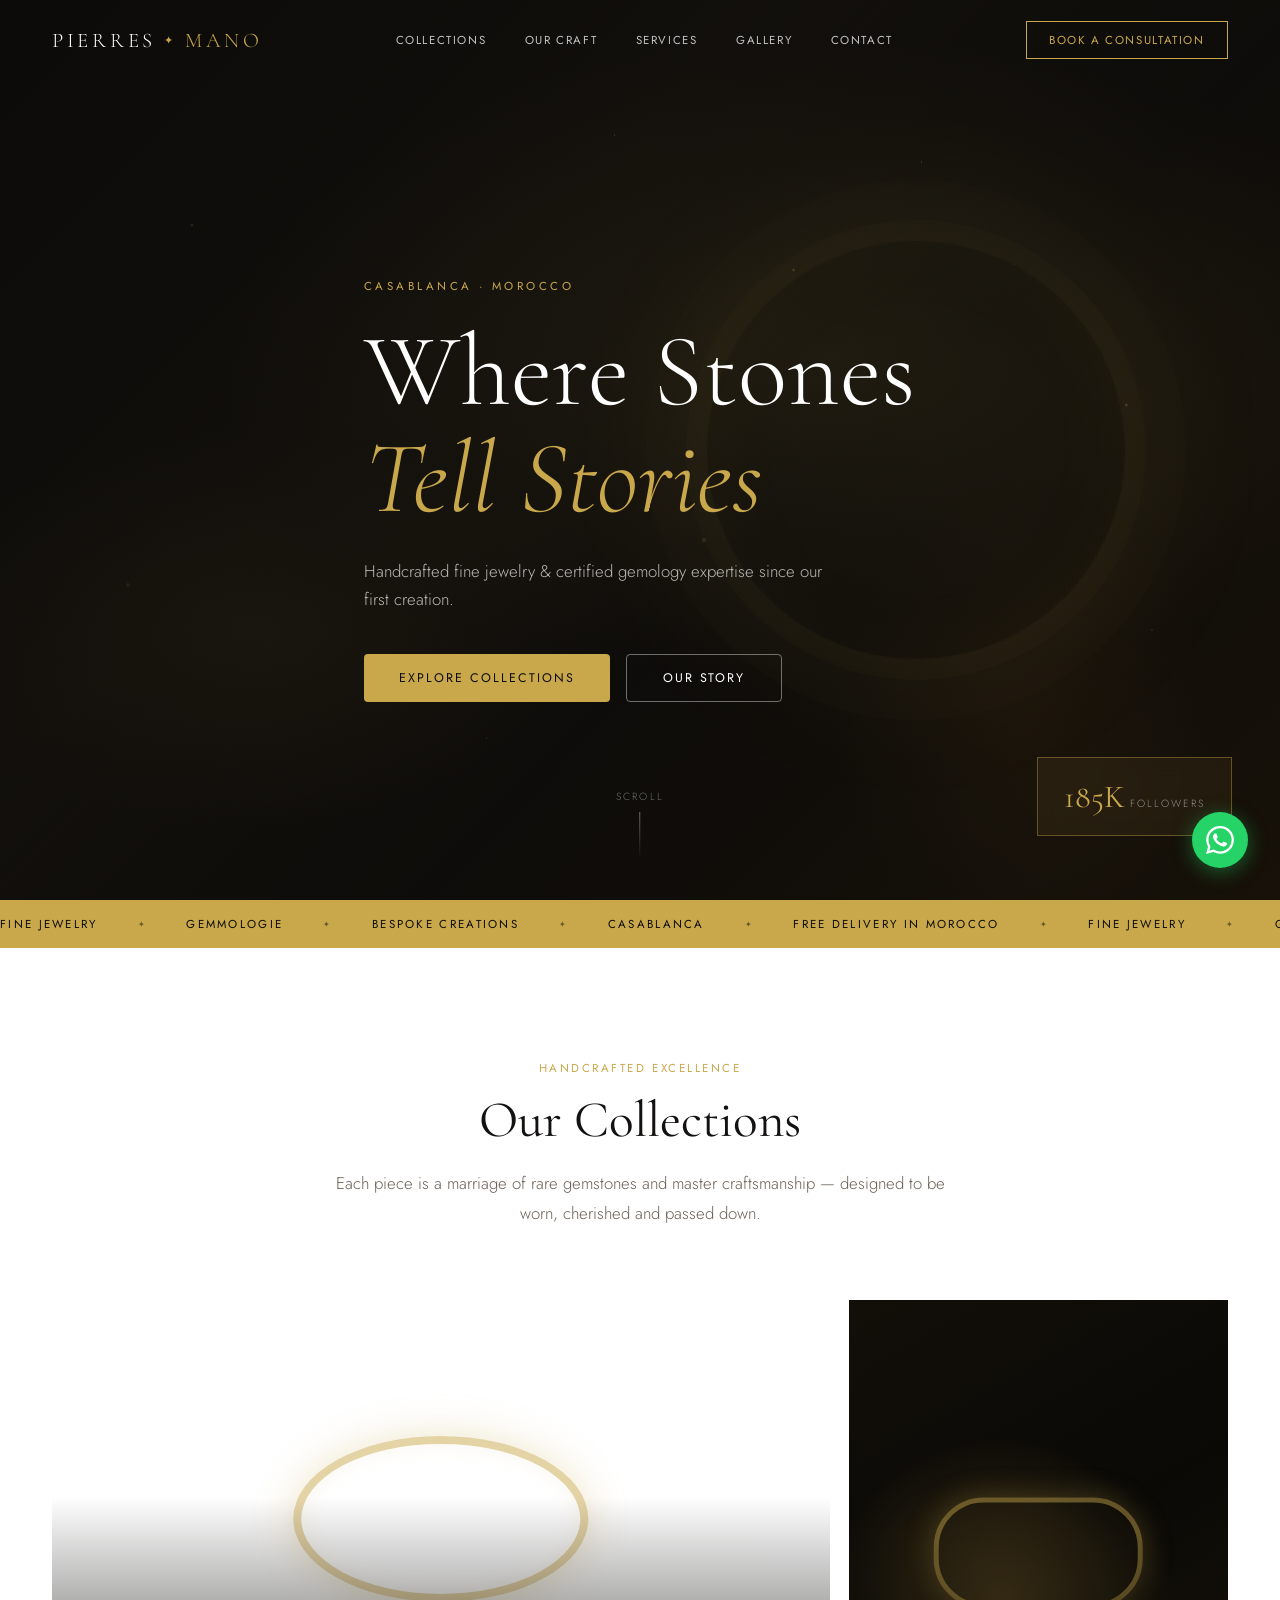
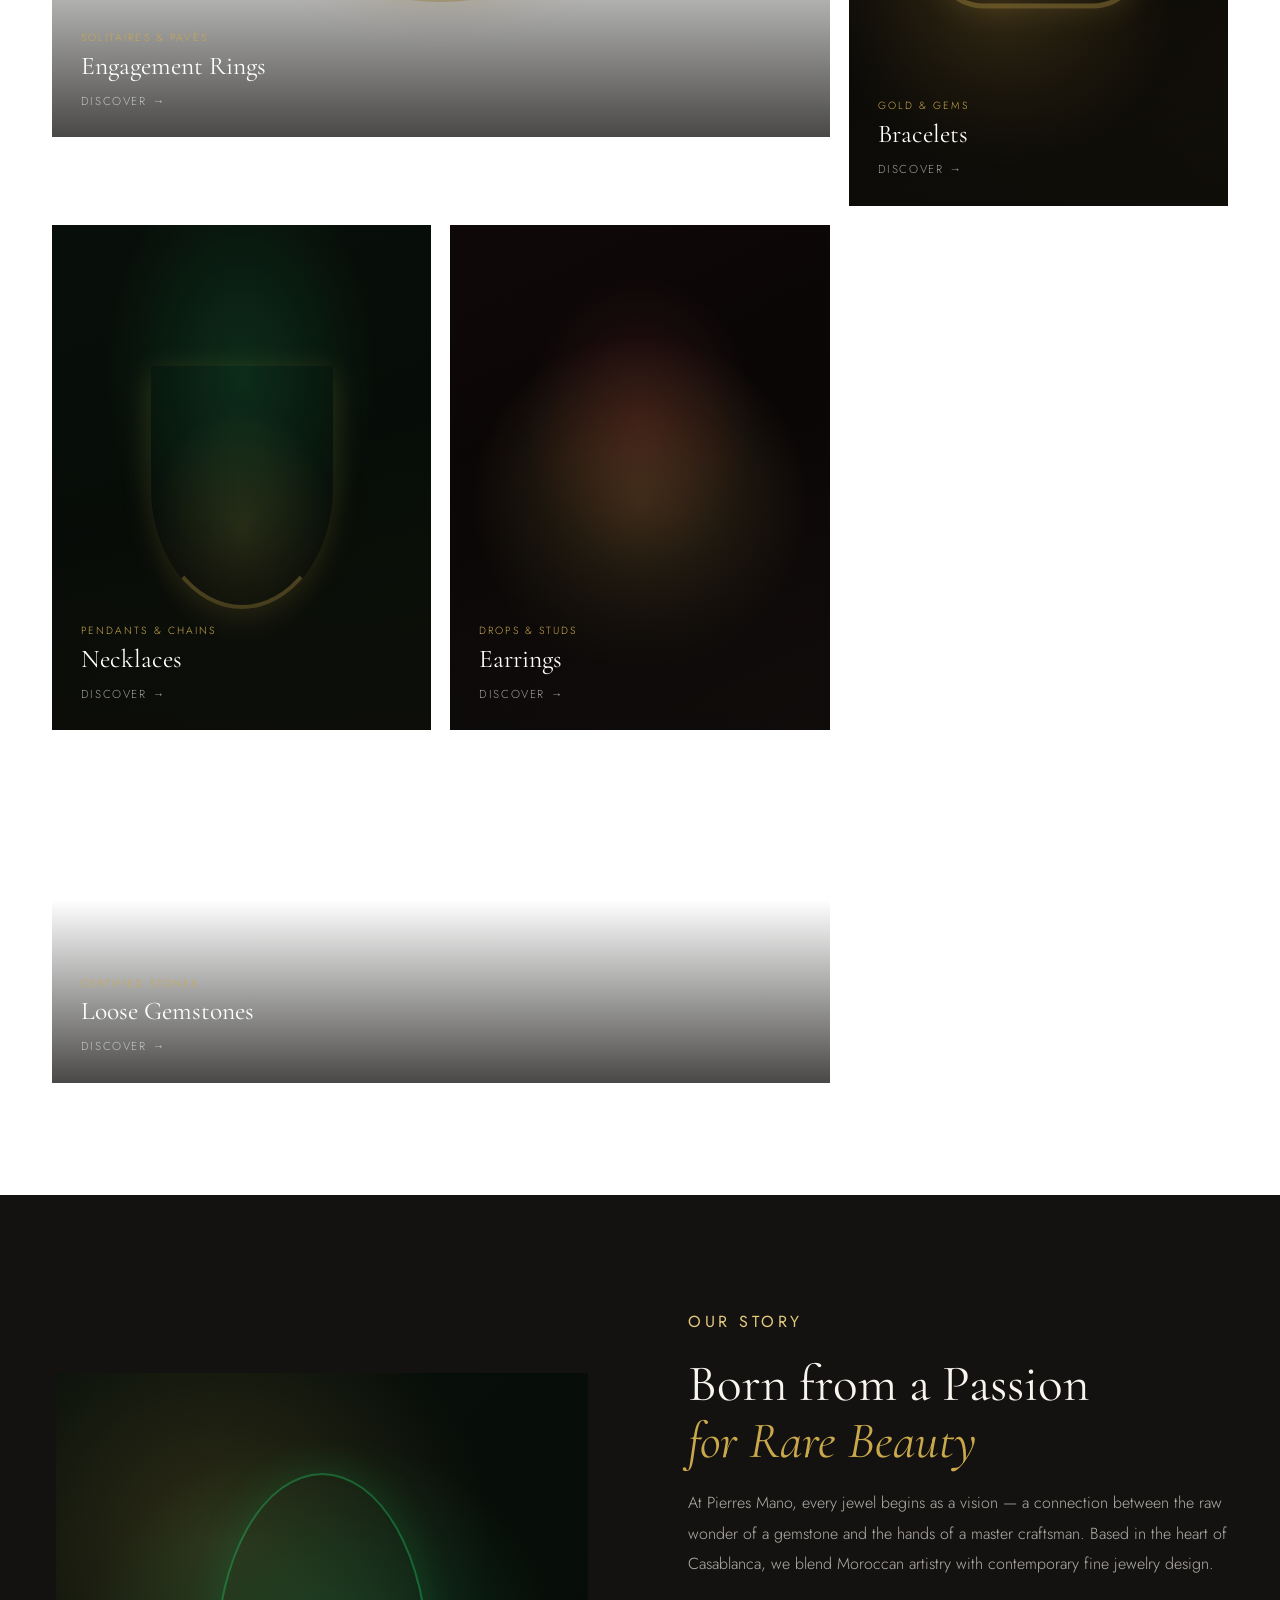
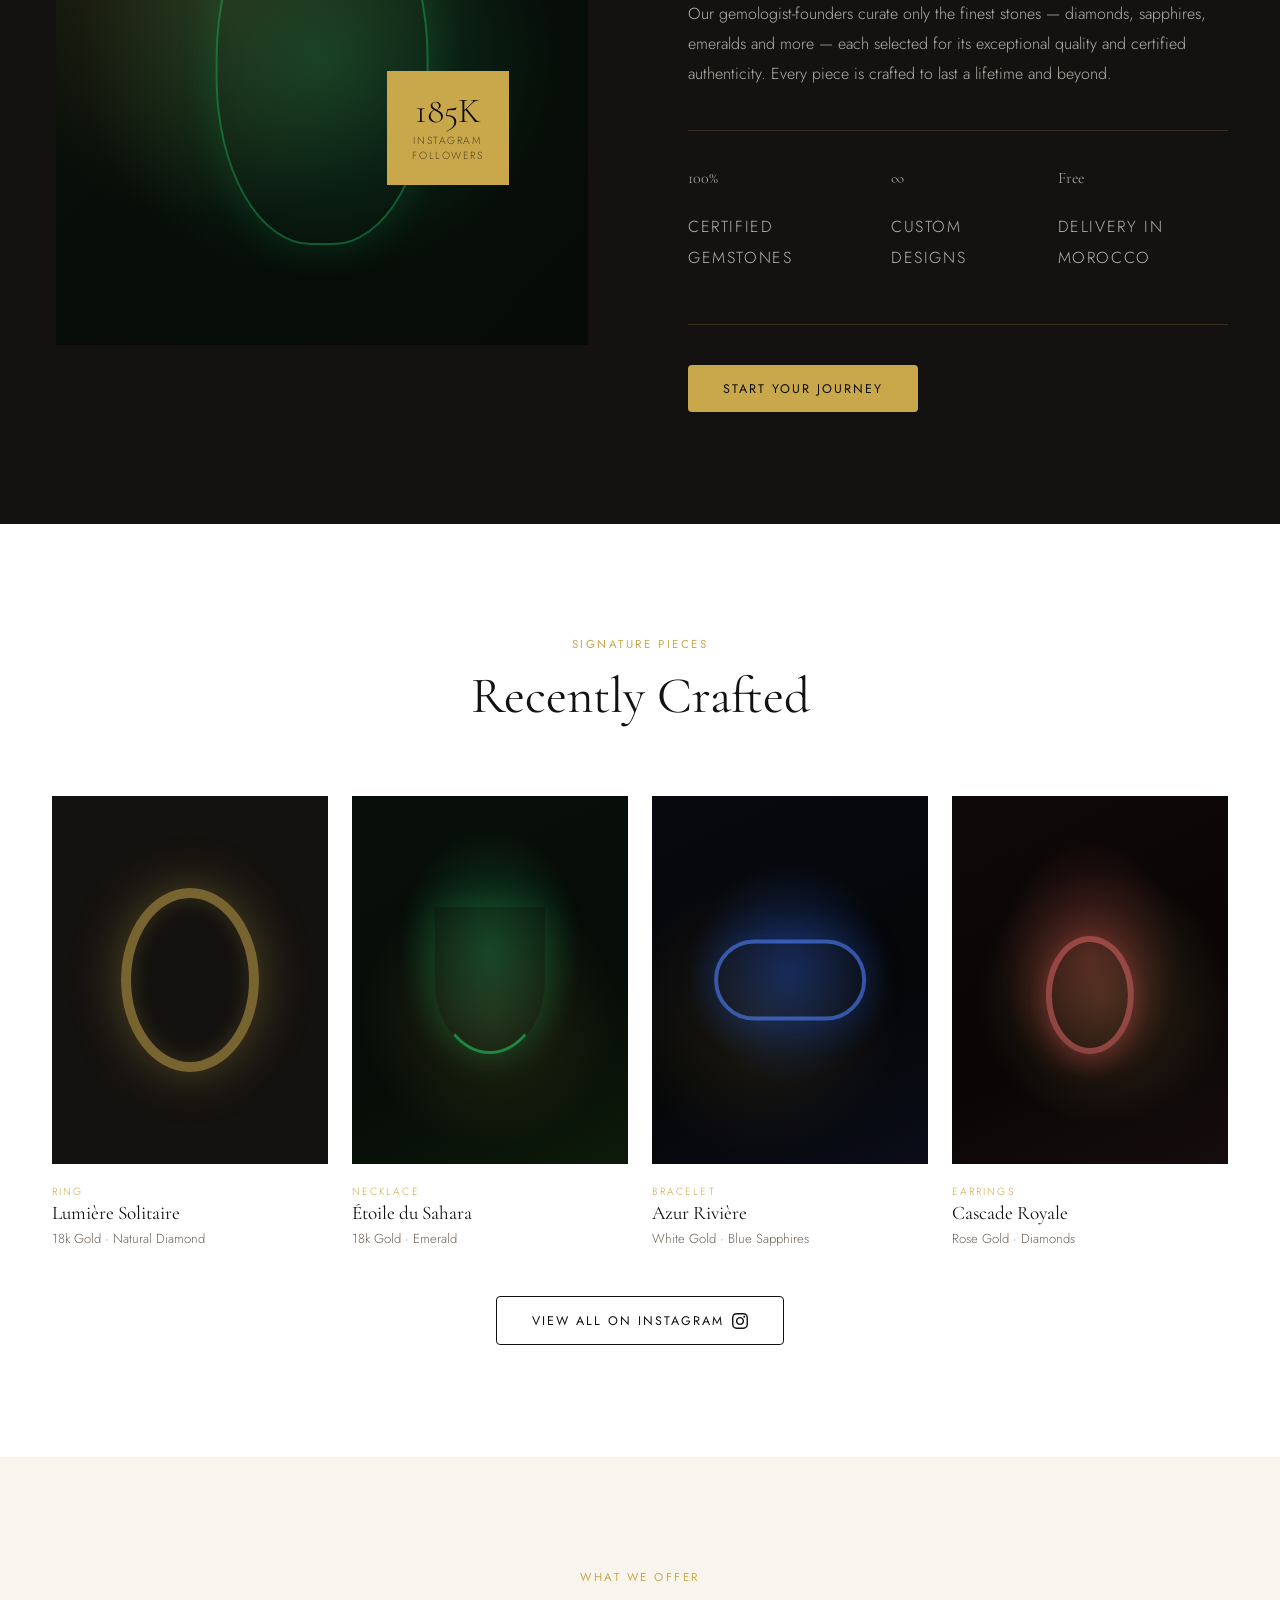
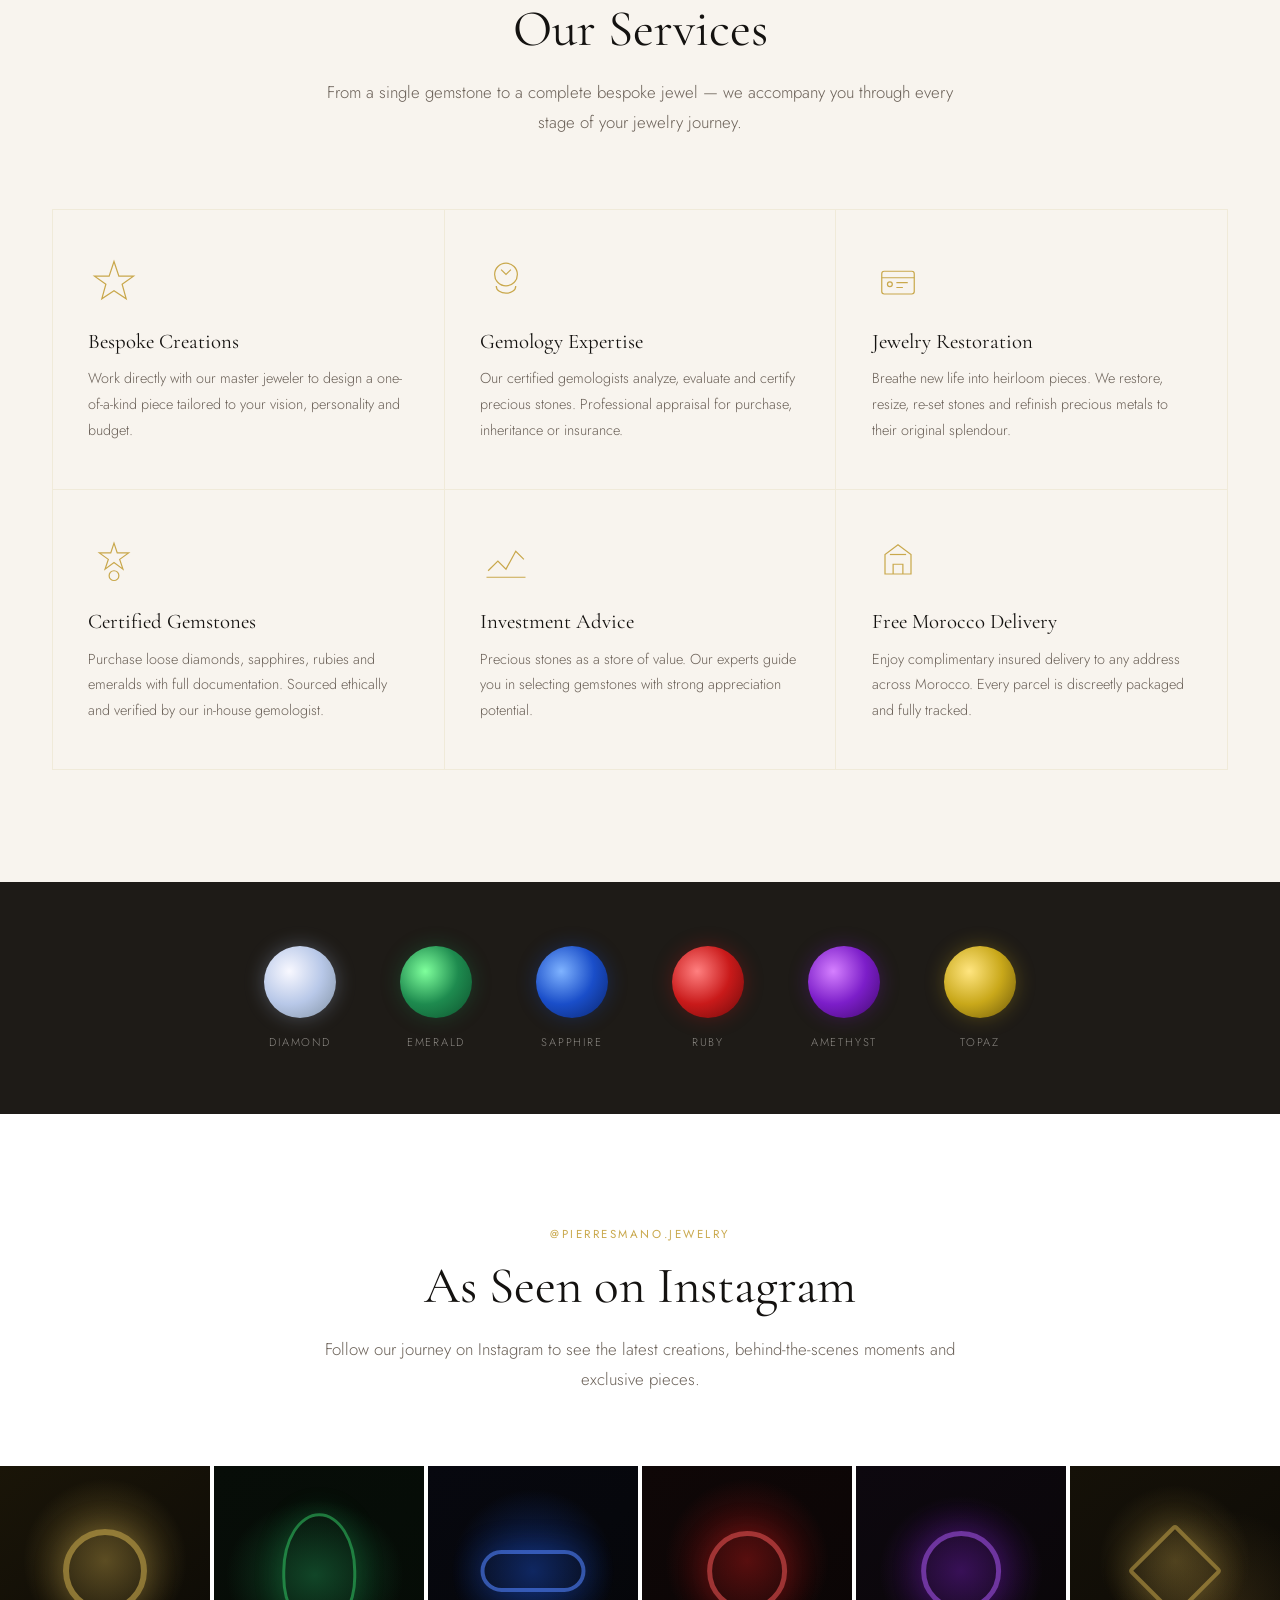
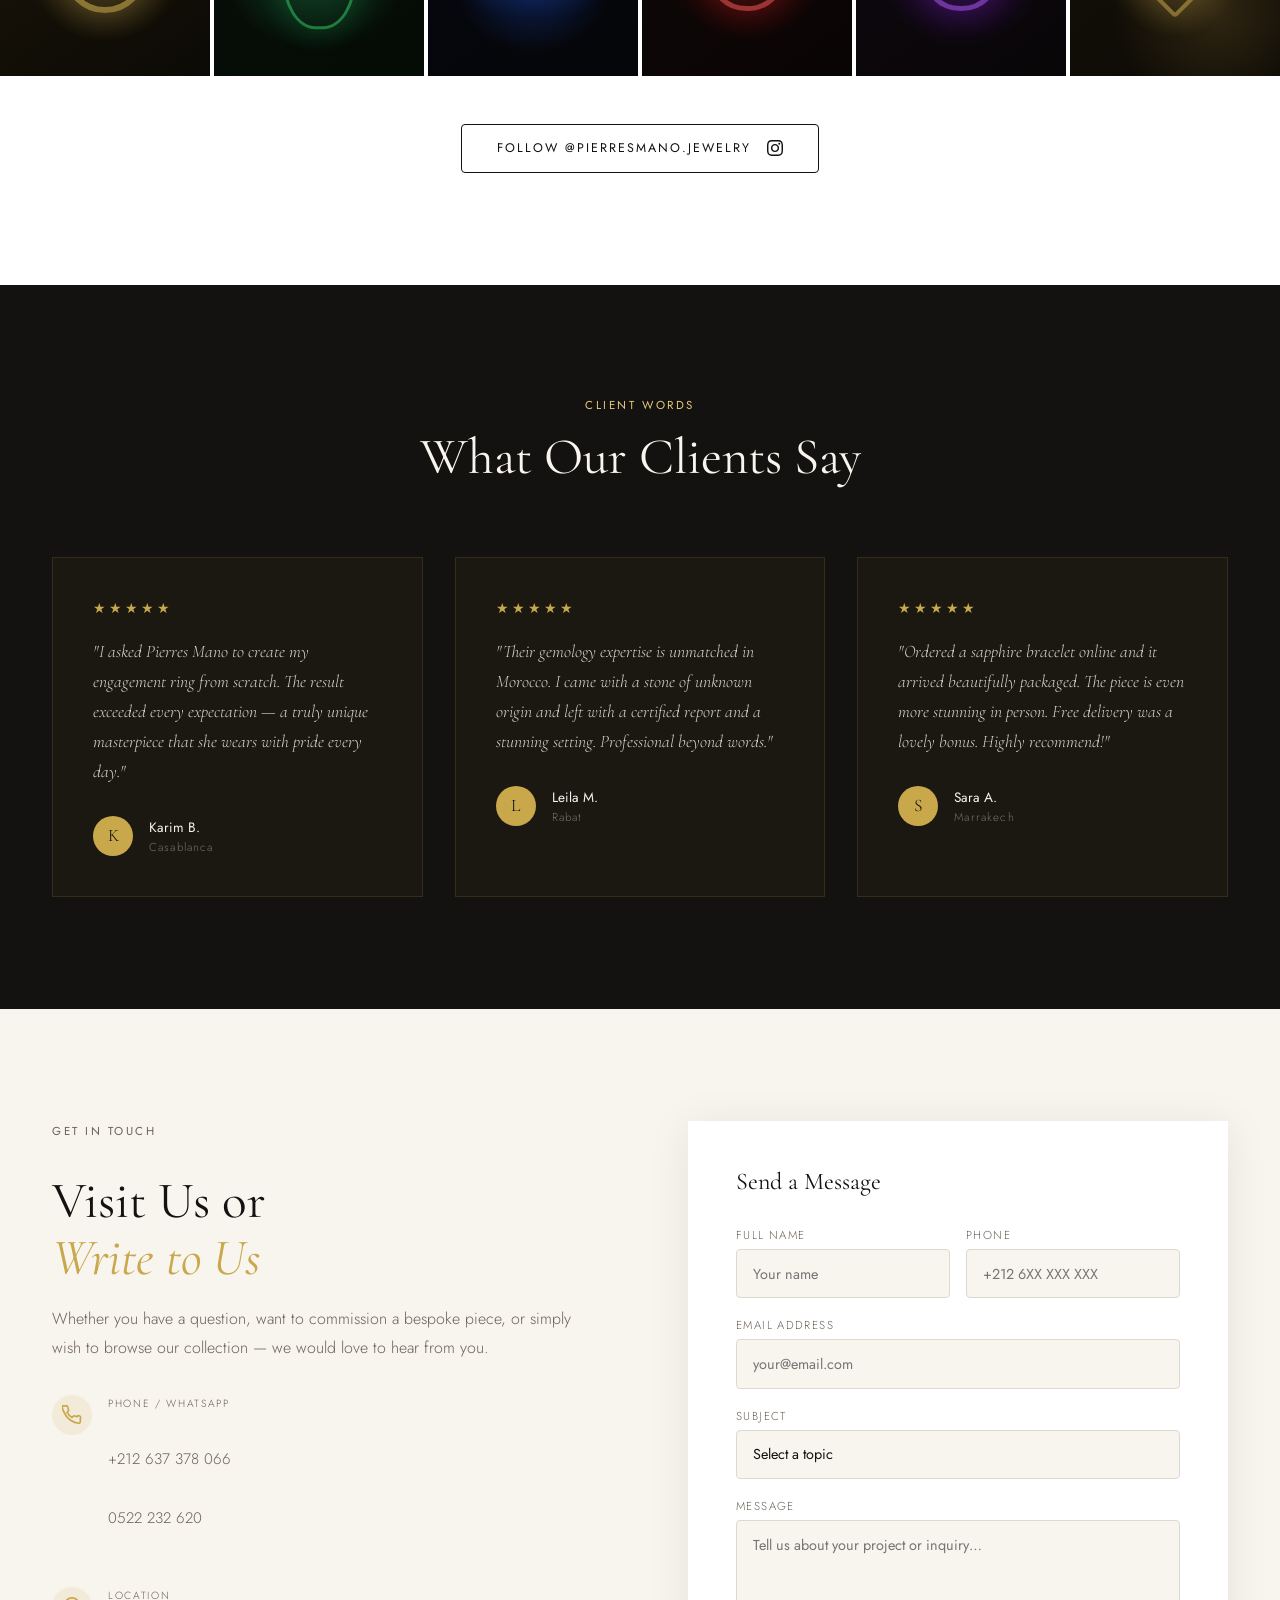
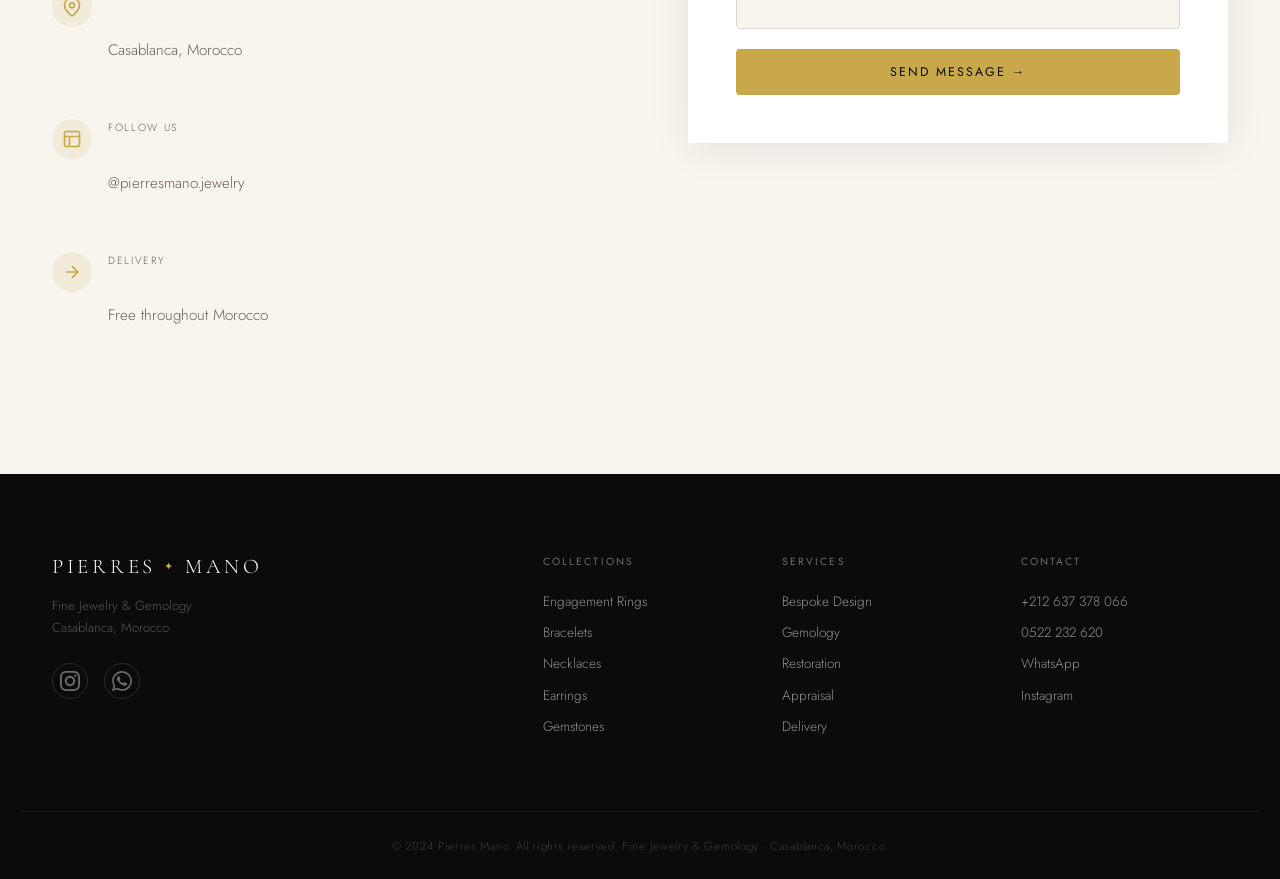
==== commit 4f366855: "Replace all broken Unsplash images with CSS-only visual backgrounds All <img> tags replaced with sty" ====
--- a/index.html
+++ b/index.html
@@ -45,12 +45,8 @@
   <!-- ═══════════════════════════  HERO  ══════════════════════════ -->
   <section id="hero">
     <div class="hero-bg">
+      <div class="hero-visual"></div>
       <div class="hero-overlay"></div>
-      <img
-        src="https://images.unsplash.com/photo-1573408301185-9519f94815d7?w=1800&q=85&auto=format&fit=crop"
-        alt="Luxury jewelry"
-        class="hero-img"
-      />
     </div>
     <div class="hero-content">
       <p class="hero-eyebrow reveal">Casablanca · Morocco</p>
@@ -113,9 +109,10 @@
         <p class="section-desc">Each piece is a marriage of rare gemstones and master craftsmanship — designed to be worn, cherished and passed down.</p>
       </div>
       <div class="collections-grid">
+
         <div class="col-card col-card--large reveal">
           <div class="col-img-wrap">
-            <img src="https://images.unsplash.com/photo-1605100804763-247f67b3557e?w=900&q=85&auto=format&fit=crop" alt="Engagement rings" />
+            <div class="col-visual col-visual--rings"></div>
             <div class="col-overlay"></div>
           </div>
           <div class="col-info">
@@ -124,9 +121,10 @@
             <a href="#contact" class="col-link">Discover <span>→</span></a>
           </div>
         </div>
+
         <div class="col-card reveal">
           <div class="col-img-wrap">
-            <img src="https://images.unsplash.com/photo-1611085583191-a3b181a88401?w=700&q=85&auto=format&fit=crop" alt="Bracelets" />
+            <div class="col-visual col-visual--bracelets"></div>
             <div class="col-overlay"></div>
           </div>
           <div class="col-info">
@@ -135,9 +133,10 @@
             <a href="#contact" class="col-link">Discover <span>→</span></a>
           </div>
         </div>
+
         <div class="col-card reveal">
           <div class="col-img-wrap">
-            <img src="https://images.unsplash.com/photo-1599643478518-a784e5dc4c8f?w=700&q=85&auto=format&fit=crop" alt="Necklaces" />
+            <div class="col-visual col-visual--necklaces"></div>
             <div class="col-overlay"></div>
           </div>
           <div class="col-info">
@@ -146,9 +145,10 @@
             <a href="#contact" class="col-link">Discover <span>→</span></a>
           </div>
         </div>
+
         <div class="col-card reveal">
           <div class="col-img-wrap">
-            <img src="https://images.unsplash.com/photo-1630019852942-f89202989a59?w=700&q=85&auto=format&fit=crop" alt="Earrings" />
+            <div class="col-visual col-visual--earrings"></div>
             <div class="col-overlay"></div>
           </div>
           <div class="col-info">
@@ -157,9 +157,10 @@
             <a href="#contact" class="col-link">Discover <span>→</span></a>
           </div>
         </div>
+
         <div class="col-card col-card--wide reveal">
           <div class="col-img-wrap">
-            <img src="https://images.unsplash.com/photo-1551739440-5dd934d3a94a?w=900&q=85&auto=format&fit=crop" alt="Gemstones" />
+            <div class="col-visual col-visual--gems"></div>
             <div class="col-overlay"></div>
           </div>
           <div class="col-info">
@@ -168,6 +169,7 @@
             <a href="#contact" class="col-link">Discover <span>→</span></a>
           </div>
         </div>
+
       </div>
     </div>
   </section>
@@ -176,16 +178,8 @@
   <section id="craft" class="section section--dark">
     <div class="container craft-grid">
       <div class="craft-images reveal">
-        <img
-          class="craft-img craft-img--main"
-          src="https://images.unsplash.com/photo-1515562141207-7a88fb7ce338?w=800&q=85&auto=format&fit=crop"
-          alt="Master jeweler at work"
-        />
-        <img
-          class="craft-img craft-img--accent"
-          src="https://images.unsplash.com/photo-1616750819293-ef5e9163e38b?w=500&q=85&auto=format&fit=crop"
-          alt="Gemstone detail"
-        />
+        <div class="craft-img craft-img--main craft-visual--main"></div>
+        <div class="craft-img craft-img--accent craft-visual--accent"></div>
         <div class="craft-badge-box">
           <p class="craft-badge-num">185K</p>
           <p class="craft-badge-txt">Instagram<br>Followers</p>
@@ -223,9 +217,10 @@
         <h2 class="section-title">Recently Crafted</h2>
       </div>
       <div class="pieces-grid">
+
         <article class="piece-card reveal">
           <div class="piece-img-wrap">
-            <img src="https://images.unsplash.com/photo-1652859408408-7b0e944b3e58?w=600&q=85&auto=format&fit=crop" alt="Diamond ring" />
+            <div class="piece-visual piece-visual--1"></div>
             <div class="piece-hover">
               <a href="#contact" class="piece-cta">Inquire</a>
             </div>
@@ -236,9 +231,10 @@
             <p class="piece-material">18k Gold · Natural Diamond</p>
           </div>
         </article>
+
         <article class="piece-card reveal">
           <div class="piece-img-wrap">
-            <img src="https://images.unsplash.com/photo-1588444650733-d0f44831eca8?w=600&q=85&auto=format&fit=crop" alt="Gold necklace" />
+            <div class="piece-visual piece-visual--2"></div>
             <div class="piece-hover">
               <a href="#contact" class="piece-cta">Inquire</a>
             </div>
@@ -249,9 +245,10 @@
             <p class="piece-material">18k Gold · Emerald</p>
           </div>
         </article>
+
         <article class="piece-card reveal">
           <div class="piece-img-wrap">
-            <img src="https://images.unsplash.com/photo-1506630448388-4e683c67ddb0?w=600&q=85&auto=format&fit=crop" alt="Sapphire bracelet" />
+            <div class="piece-visual piece-visual--3"></div>
             <div class="piece-hover">
               <a href="#contact" class="piece-cta">Inquire</a>
             </div>
@@ -262,9 +259,10 @@
             <p class="piece-material">White Gold · Blue Sapphires</p>
           </div>
         </article>
+
         <article class="piece-card reveal">
           <div class="piece-img-wrap">
-            <img src="https://images.unsplash.com/photo-1548036327-afea00dce02c?w=600&q=85&auto=format&fit=crop" alt="Diamond earrings" />
+            <div class="piece-visual piece-visual--4"></div>
             <div class="piece-hover">
               <a href="#contact" class="piece-cta">Inquire</a>
             </div>
@@ -275,6 +273,7 @@
             <p class="piece-material">Rose Gold · Diamonds</p>
           </div>
         </article>
+
       </div>
       <div class="pieces-cta reveal">
         <a href="https://www.instagram.com/pierresmano.jewelry/" target="_blank" rel="noopener" class="btn btn-outline">
@@ -296,63 +295,42 @@
       <div class="services-grid">
         <div class="service-card reveal">
           <div class="service-icon">
-            <svg viewBox="0 0 64 64" fill="none" stroke="currentColor" stroke-width="1.5">
-              <path d="M32 8 L38 26 L56 26 L42 36 L47 54 L32 44 L17 54 L22 36 L8 26 L26 26 Z"/>
-            </svg>
+            <svg viewBox="0 0 64 64" fill="none" stroke="currentColor" stroke-width="1.5"><path d="M32 8 L38 26 L56 26 L42 36 L47 54 L32 44 L17 54 L22 36 L8 26 L26 26 Z"/></svg>
           </div>
           <h3>Bespoke Creations</h3>
           <p>Work directly with our master jeweler to design a one-of-a-kind piece tailored to your vision, personality and budget.</p>
         </div>
         <div class="service-card reveal">
           <div class="service-icon">
-            <svg viewBox="0 0 64 64" fill="none" stroke="currentColor" stroke-width="1.5">
-              <circle cx="32" cy="24" r="14"/>
-              <path d="M20 38 C20 50 44 50 44 38"/>
-              <path d="M26 18 L32 24 L38 18"/>
-            </svg>
+            <svg viewBox="0 0 64 64" fill="none" stroke="currentColor" stroke-width="1.5"><circle cx="32" cy="24" r="14"/><path d="M20 38 C20 50 44 50 44 38"/><path d="M26 18 L32 24 L38 18"/></svg>
           </div>
           <h3>Gemology Expertise</h3>
           <p>Our certified gemologists analyze, evaluate and certify precious stones. Professional appraisal for purchase, inheritance or insurance.</p>
         </div>
         <div class="service-card reveal">
           <div class="service-icon">
-            <svg viewBox="0 0 64 64" fill="none" stroke="currentColor" stroke-width="1.5">
-              <rect x="12" y="20" width="40" height="28" rx="3"/>
-              <path d="M12 28 L52 28"/>
-              <circle cx="22" cy="36" r="3"/>
-              <path d="M30 34 L44 34 M30 40 L38 40"/>
-            </svg>
+            <svg viewBox="0 0 64 64" fill="none" stroke="currentColor" stroke-width="1.5"><rect x="12" y="20" width="40" height="28" rx="3"/><path d="M12 28 L52 28"/><circle cx="22" cy="36" r="3"/><path d="M30 34 L44 34 M30 40 L38 40"/></svg>
           </div>
           <h3>Jewelry Restoration</h3>
           <p>Breathe new life into heirloom pieces. We restore, resize, re-set stones and refinish precious metals to their original splendour.</p>
         </div>
         <div class="service-card reveal">
           <div class="service-icon">
-            <svg viewBox="0 0 64 64" fill="none" stroke="currentColor" stroke-width="1.5">
-              <path d="M32 10 L36 22 L50 22 L39 30 L43 42 L32 34 L21 42 L25 30 L14 22 L28 22 Z"/>
-              <circle cx="32" cy="50" r="6"/>
-            </svg>
+            <svg viewBox="0 0 64 64" fill="none" stroke="currentColor" stroke-width="1.5"><path d="M32 10 L36 22 L50 22 L39 30 L43 42 L32 34 L21 42 L25 30 L14 22 L28 22 Z"/><circle cx="32" cy="50" r="6"/></svg>
           </div>
           <h3>Certified Gemstones</h3>
           <p>Purchase loose diamonds, sapphires, rubies and emeralds with full documentation. Sourced ethically and verified by our in-house gemologist.</p>
         </div>
         <div class="service-card reveal">
           <div class="service-icon">
-            <svg viewBox="0 0 64 64" fill="none" stroke="currentColor" stroke-width="1.5">
-              <path d="M10 44 L22 32 L32 42 L44 20 L54 30"/>
-              <path d="M8 52 L56 52"/>
-            </svg>
+            <svg viewBox="0 0 64 64" fill="none" stroke="currentColor" stroke-width="1.5"><path d="M10 44 L22 32 L32 42 L44 20 L54 30"/><path d="M8 52 L56 52"/></svg>
           </div>
           <h3>Investment Advice</h3>
           <p>Precious stones as a store of value. Our experts guide you in selecting gemstones with strong appreciation potential.</p>
         </div>
         <div class="service-card reveal">
           <div class="service-icon">
-            <svg viewBox="0 0 64 64" fill="none" stroke="currentColor" stroke-width="1.5">
-              <path d="M16 24 L16 48 L48 48 L48 24 L32 12 Z"/>
-              <path d="M26 48 L26 36 L38 36 L38 48"/>
-              <path d="M22 24 L42 24"/>
-            </svg>
+            <svg viewBox="0 0 64 64" fill="none" stroke="currentColor" stroke-width="1.5"><path d="M16 24 L16 48 L48 48 L48 24 L32 12 Z"/><path d="M26 48 L26 36 L38 36 L38 48"/><path d="M22 24 L42 24"/></svg>
           </div>
           <h3>Free Morocco Delivery</h3>
           <p>Enjoy complimentary insured delivery to any address across Morocco. Every parcel is discreetly packaged and fully tracked.</p>
@@ -364,30 +342,12 @@
   <!-- ═══════════════════════════  GEMSTONE STRIP  ══════════════════ -->
   <section class="gem-strip section--dark">
     <div class="container gem-strip-inner reveal">
-      <div class="gem-item">
-        <div class="gem-circle gem-circle--diamond"></div>
-        <p>Diamond</p>
-      </div>
-      <div class="gem-item">
-        <div class="gem-circle gem-circle--emerald"></div>
-        <p>Emerald</p>
-      </div>
-      <div class="gem-item">
-        <div class="gem-circle gem-circle--sapphire"></div>
-        <p>Sapphire</p>
-      </div>
-      <div class="gem-item">
-        <div class="gem-circle gem-circle--ruby"></div>
-        <p>Ruby</p>
-      </div>
-      <div class="gem-item">
-        <div class="gem-circle gem-circle--amethyst"></div>
-        <p>Amethyst</p>
-      </div>
-      <div class="gem-item">
-        <div class="gem-circle gem-circle--topaz"></div>
-        <p>Topaz</p>
-      </div>
+      <div class="gem-item"><div class="gem-circle gem-circle--diamond"></div><p>Diamond</p></div>
+      <div class="gem-item"><div class="gem-circle gem-circle--emerald"></div><p>Emerald</p></div>
+      <div class="gem-item"><div class="gem-circle gem-circle--sapphire"></div><p>Sapphire</p></div>
+      <div class="gem-item"><div class="gem-circle gem-circle--ruby"></div><p>Ruby</p></div>
+      <div class="gem-item"><div class="gem-circle gem-circle--amethyst"></div><p>Amethyst</p></div>
+      <div class="gem-item"><div class="gem-circle gem-circle--topaz"></div><p>Topaz</p></div>
     </div>
   </section>
 
@@ -402,40 +362,28 @@
     </div>
     <div class="gallery-grid">
       <a href="https://www.instagram.com/pierresmano.jewelry/" target="_blank" rel="noopener" class="gallery-item reveal">
-        <img src="https://images.unsplash.com/photo-1599459183200-59c7687a0c70?w=500&q=80&auto=format&fit=crop" alt="Jewelry creation" />
-        <div class="gallery-hover">
-          <svg width="28" height="28" viewBox="0 0 24 24" fill="white"><path d="M12 2.163c3.204 0 3.584.012 4.85.07 3.252.148 4.771 1.691 4.919 4.919.058 1.265.069 1.645.069 4.849 0 3.205-.012 3.584-.069 4.849-.149 3.225-1.664 4.771-4.919 4.919-1.266.058-1.644.07-4.85.07-3.204 0-3.584-.012-4.849-.07-3.26-.149-4.771-1.699-4.919-4.92-.058-1.265-.07-1.644-.07-4.849 0-3.204.013-3.583.07-4.849.149-3.227 1.664-4.771 4.919-4.919 1.266-.057 1.645-.069 4.849-.069zm0-2.163c-3.259 0-3.667.014-4.947.072-4.358.2-6.78 2.618-6.98 6.98-.059 1.281-.073 1.689-.073 4.948 0 3.259.014 3.668.072 4.948.2 4.358 2.618 6.78 6.98 6.98 1.281.058 1.689.072 4.948.072 3.259 0 3.668-.014 4.948-.072 4.354-.2 6.782-2.618 6.979-6.98.059-1.28.073-1.689.073-4.948 0-3.259-.014-3.667-.072-4.947-.196-4.354-2.617-6.78-6.979-6.98-1.281-.059-1.69-.073-4.949-.073zm0 5.838c-3.403 0-6.162 2.759-6.162 6.162s2.759 6.163 6.162 6.163 6.162-2.759 6.162-6.163c0-3.403-2.759-6.162-6.162-6.162zm0 10.162c-2.209 0-4-1.79-4-4 0-2.209 1.791-4 4-4s4 1.791 4 4c0 2.21-1.791 4-4 4zm6.406-11.845c-.796 0-1.441.645-1.441 1.44s.645 1.44 1.441 1.44c.795 0 1.439-.645 1.439-1.44s-.644-1.44-1.439-1.44z"/></svg>
-        </div>
+        <div class="gallery-visual gv--1"></div>
+        <div class="gallery-hover"><svg width="28" height="28" viewBox="0 0 24 24" fill="white"><path d="M12 2.163c3.204 0 3.584.012 4.85.07 3.252.148 4.771 1.691 4.919 4.919.058 1.265.069 1.645.069 4.849 0 3.205-.012 3.584-.069 4.849-.149 3.225-1.664 4.771-4.919 4.919-1.266.058-1.644.07-4.85.07-3.204 0-3.584-.012-4.849-.07-3.26-.149-4.771-1.699-4.919-4.92-.058-1.265-.07-1.644-.07-4.849 0-3.204.013-3.583.07-4.849.149-3.227 1.664-4.771 4.919-4.919 1.266-.057 1.645-.069 4.849-.069zm0-2.163c-3.259 0-3.667.014-4.947.072-4.358.2-6.78 2.618-6.98 6.98-.059 1.281-.073 1.689-.073 4.948 0 3.259.014 3.668.072 4.948.2 4.358 2.618 6.78 6.98 6.98 1.281.058 1.689.072 4.948.072 3.259 0 3.668-.014 4.948-.072 4.354-.2 6.782-2.618 6.979-6.98.059-1.28.073-1.689.073-4.948 0-3.259-.014-3.667-.072-4.947-.196-4.354-2.617-6.78-6.979-6.98-1.281-.059-1.69-.073-4.949-.073zm0 5.838c-3.403 0-6.162 2.759-6.162 6.162s2.759 6.163 6.162 6.163 6.162-2.759 6.162-6.163c0-3.403-2.759-6.162-6.162-6.162zm0 10.162c-2.209 0-4-1.79-4-4 0-2.209 1.791-4 4-4s4 1.791 4 4c0 2.21-1.791 4-4 4zm6.406-11.845c-.796 0-1.441.645-1.441 1.44s.645 1.44 1.441 1.44c.795 0 1.439-.645 1.439-1.44s-.644-1.44-1.439-1.44z"/></svg></div>
       </a>
       <a href="https://www.instagram.com/pierresmano.jewelry/" target="_blank" rel="noopener" class="gallery-item reveal">
-        <img src="https://images.unsplash.com/photo-1535632066927-ab7c9ab60908?w=500&q=80&auto=format&fit=crop" alt="Gemstone ring" />
-        <div class="gallery-hover">
-          <svg width="28" height="28" viewBox="0 0 24 24" fill="white"><path d="M12 2.163c3.204 0 3.584.012 4.85.07 3.252.148 4.771 1.691 4.919 4.919.058 1.265.069 1.645.069 4.849 0 3.205-.012 3.584-.069 4.849-.149 3.225-1.664 4.771-4.919 4.919-1.266.058-1.644.07-4.85.07-3.204 0-3.584-.012-4.849-.07-3.26-.149-4.771-1.699-4.919-4.92-.058-1.265-.07-1.644-.07-4.849 0-3.204.013-3.583.07-4.849.149-3.227 1.664-4.771 4.919-4.919 1.266-.057 1.645-.069 4.849-.069zm0-2.163c-3.259 0-3.667.014-4.947.072-4.358.2-6.78 2.618-6.98 6.98-.059 1.281-.073 1.689-.073 4.948 0 3.259.014 3.668.072 4.948.2 4.358 2.618 6.78 6.98 6.98 1.281.058 1.689.072 4.948.072 3.259 0 3.668-.014 4.948-.072 4.354-.2 6.782-2.618 6.979-6.98.059-1.28.073-1.689.073-4.948 0-3.259-.014-3.667-.072-4.947-.196-4.354-2.617-6.78-6.979-6.98-1.281-.059-1.69-.073-4.949-.073zm0 5.838c-3.403 0-6.162 2.759-6.162 6.162s2.759 6.163 6.162 6.163 6.162-2.759 6.162-6.163c0-3.403-2.759-6.162-6.162-6.162zm0 10.162c-2.209 0-4-1.79-4-4 0-2.209 1.791-4 4-4s4 1.791 4 4c0 2.21-1.791 4-4 4zm6.406-11.845c-.796 0-1.441.645-1.441 1.44s.645 1.44 1.441 1.44c.795 0 1.439-.645 1.439-1.44s-.644-1.44-1.439-1.44z"/></svg>
-        </div>
+        <div class="gallery-visual gv--2"></div>
+        <div class="gallery-hover"><svg width="28" height="28" viewBox="0 0 24 24" fill="white"><path d="M12 2.163c3.204 0 3.584.012 4.85.07 3.252.148 4.771 1.691 4.919 4.919.058 1.265.069 1.645.069 4.849 0 3.205-.012 3.584-.069 4.849-.149 3.225-1.664 4.771-4.919 4.919-1.266.058-1.644.07-4.85.07-3.204 0-3.584-.012-4.849-.07-3.26-.149-4.771-1.699-4.919-4.92-.058-1.265-.07-1.644-.07-4.849 0-3.204.013-3.583.07-4.849.149-3.227 1.664-4.771 4.919-4.919 1.266-.057 1.645-.069 4.849-.069zm0-2.163c-3.259 0-3.667.014-4.947.072-4.358.2-6.78 2.618-6.98 6.98-.059 1.281-.073 1.689-.073 4.948 0 3.259.014 3.668.072 4.948.2 4.358 2.618 6.78 6.98 6.98 1.281.058 1.689.072 4.948.072 3.259 0 3.668-.014 4.948-.072 4.354-.2 6.782-2.618 6.979-6.98.059-1.28.073-1.689.073-4.948 0-3.259-.014-3.667-.072-4.947-.196-4.354-2.617-6.78-6.979-6.98-1.281-.059-1.69-.073-4.949-.073zm0 5.838c-3.403 0-6.162 2.759-6.162 6.162s2.759 6.163 6.162 6.163 6.162-2.759 6.162-6.163c0-3.403-2.759-6.162-6.162-6.162zm0 10.162c-2.209 0-4-1.79-4-4 0-2.209 1.791-4 4-4s4 1.791 4 4c0 2.21-1.791 4-4 4zm6.406-11.845c-.796 0-1.441.645-1.441 1.44s.645 1.44 1.441 1.44c.795 0 1.439-.645 1.439-1.44s-.644-1.44-1.439-1.44z"/></svg></div>
       </a>
       <a href="https://www.instagram.com/pierresmano.jewelry/" target="_blank" rel="noopener" class="gallery-item reveal">
-        <img src="https://images.unsplash.com/photo-1619119069152-a2b331eb392a?w=500&q=80&auto=format&fit=crop" alt="Luxury bracelet" />
-        <div class="gallery-hover">
-          <svg width="28" height="28" viewBox="0 0 24 24" fill="white"><path d="M12 2.163c3.204 0 3.584.012 4.85.07 3.252.148 4.771 1.691 4.919 4.919.058 1.265.069 1.645.069 4.849 0 3.205-.012 3.584-.069 4.849-.149 3.225-1.664 4.771-4.919 4.919-1.266.058-1.644.07-4.85.07-3.204 0-3.584-.012-4.849-.07-3.26-.149-4.771-1.699-4.919-4.92-.058-1.265-.07-1.644-.07-4.849 0-3.204.013-3.583.07-4.849.149-3.227 1.664-4.771 4.919-4.919 1.266-.057 1.645-.069 4.849-.069zm0-2.163c-3.259 0-3.667.014-4.947.072-4.358.2-6.78 2.618-6.98 6.98-.059 1.281-.073 1.689-.073 4.948 0 3.259.014 3.668.072 4.948.2 4.358 2.618 6.78 6.98 6.98 1.281.058 1.689.072 4.948.072 3.259 0 3.668-.014 4.948-.072 4.354-.2 6.782-2.618 6.979-6.98.059-1.28.073-1.689.073-4.948 0-3.259-.014-3.667-.072-4.947-.196-4.354-2.617-6.78-6.979-6.98-1.281-.059-1.69-.073-4.949-.073zm0 5.838c-3.403 0-6.162 2.759-6.162 6.162s2.759 6.163 6.162 6.163 6.162-2.759 6.162-6.163c0-3.403-2.759-6.162-6.162-6.162zm0 10.162c-2.209 0-4-1.79-4-4 0-2.209 1.791-4 4-4s4 1.791 4 4c0 2.21-1.791 4-4 4zm6.406-11.845c-.796 0-1.441.645-1.441 1.44s.645 1.44 1.441 1.44c.795 0 1.439-.645 1.439-1.44s-.644-1.44-1.439-1.44z"/></svg>
-        </div>
+        <div class="gallery-visual gv--3"></div>
+        <div class="gallery-hover"><svg width="28" height="28" viewBox="0 0 24 24" fill="white"><path d="M12 2.163c3.204 0 3.584.012 4.85.07 3.252.148 4.771 1.691 4.919 4.919.058 1.265.069 1.645.069 4.849 0 3.205-.012 3.584-.069 4.849-.149 3.225-1.664 4.771-4.919 4.919-1.266.058-1.644.07-4.85.07-3.204 0-3.584-.012-4.849-.07-3.26-.149-4.771-1.699-4.919-4.92-.058-1.265-.07-1.644-.07-4.849 0-3.204.013-3.583.07-4.849.149-3.227 1.664-4.771 4.919-4.919 1.266-.057 1.645-.069 4.849-.069zm0-2.163c-3.259 0-3.667.014-4.947.072-4.358.2-6.78 2.618-6.98 6.98-.059 1.281-.073 1.689-.073 4.948 0 3.259.014 3.668.072 4.948.2 4.358 2.618 6.78 6.98 6.98 1.281.058 1.689.072 4.948.072 3.259 0 3.668-.014 4.948-.072 4.354-.2 6.782-2.618 6.979-6.98.059-1.28.073-1.689.073-4.948 0-3.259-.014-3.667-.072-4.947-.196-4.354-2.617-6.78-6.979-6.98-1.281-.059-1.69-.073-4.949-.073zm0 5.838c-3.403 0-6.162 2.759-6.162 6.162s2.759 6.163 6.162 6.163 6.162-2.759 6.162-6.163c0-3.403-2.759-6.162-6.162-6.162zm0 10.162c-2.209 0-4-1.79-4-4 0-2.209 1.791-4 4-4s4 1.791 4 4c0 2.21-1.791 4-4 4zm6.406-11.845c-.796 0-1.441.645-1.441 1.44s.645 1.44 1.441 1.44c.795 0 1.439-.645 1.439-1.44s-.644-1.44-1.439-1.44z"/></svg></div>
       </a>
       <a href="https://www.instagram.com/pierresmano.jewelry/" target="_blank" rel="noopener" class="gallery-item reveal">
-        <img src="https://images.unsplash.com/photo-1576022162879-d4e5da3c6049?w=500&q=80&auto=format&fit=crop" alt="Fine jewelry" />
-        <div class="gallery-hover">
-          <svg width="28" height="28" viewBox="0 0 24 24" fill="white"><path d="M12 2.163c3.204 0 3.584.012 4.85.07 3.252.148 4.771 1.691 4.919 4.919.058 1.265.069 1.645.069 4.849 0 3.205-.012 3.584-.069 4.849-.149 3.225-1.664 4.771-4.919 4.919-1.266.058-1.644.07-4.85.07-3.204 0-3.584-.012-4.849-.07-3.26-.149-4.771-1.699-4.919-4.92-.058-1.265-.07-1.644-.07-4.849 0-3.204.013-3.583.07-4.849.149-3.227 1.664-4.771 4.919-4.919 1.266-.057 1.645-.069 4.849-.069zm0-2.163c-3.259 0-3.667.014-4.947.072-4.358.2-6.78 2.618-6.98 6.98-.059 1.281-.073 1.689-.073 4.948 0 3.259.014 3.668.072 4.948.2 4.358 2.618 6.78 6.98 6.98 1.281.058 1.689.072 4.948.072 3.259 0 3.668-.014 4.948-.072 4.354-.2 6.782-2.618 6.979-6.98.059-1.28.073-1.689.073-4.948 0-3.259-.014-3.667-.072-4.947-.196-4.354-2.617-6.78-6.979-6.98-1.281-.059-1.69-.073-4.949-.073zm0 5.838c-3.403 0-6.162 2.759-6.162 6.162s2.759 6.163 6.162 6.163 6.162-2.759 6.162-6.163c0-3.403-2.759-6.162-6.162-6.162zm0 10.162c-2.209 0-4-1.79-4-4 0-2.209 1.791-4 4-4s4 1.791 4 4c0 2.21-1.791 4-4 4zm6.406-11.845c-.796 0-1.441.645-1.441 1.44s.645 1.44 1.441 1.44c.795 0 1.439-.645 1.439-1.44s-.644-1.44-1.439-1.44z"/></svg>
-        </div>
+        <div class="gallery-visual gv--4"></div>
+        <div class="gallery-hover"><svg width="28" height="28" viewBox="0 0 24 24" fill="white"><path d="M12 2.163c3.204 0 3.584.012 4.85.07 3.252.148 4.771 1.691 4.919 4.919.058 1.265.069 1.645.069 4.849 0 3.205-.012 3.584-.069 4.849-.149 3.225-1.664 4.771-4.919 4.919-1.266.058-1.644.07-4.85.07-3.204 0-3.584-.012-4.849-.07-3.26-.149-4.771-1.699-4.919-4.92-.058-1.265-.07-1.644-.07-4.849 0-3.204.013-3.583.07-4.849.149-3.227 1.664-4.771 4.919-4.919 1.266-.057 1.645-.069 4.849-.069zm0-2.163c-3.259 0-3.667.014-4.947.072-4.358.2-6.78 2.618-6.98 6.98-.059 1.281-.073 1.689-.073 4.948 0 3.259.014 3.668.072 4.948.2 4.358 2.618 6.78 6.98 6.98 1.281.058 1.689.072 4.948.072 3.259 0 3.668-.014 4.948-.072 4.354-.2 6.782-2.618 6.979-6.98.059-1.28.073-1.689.073-4.948 0-3.259-.014-3.667-.072-4.947-.196-4.354-2.617-6.78-6.979-6.98-1.281-.059-1.69-.073-4.949-.073zm0 5.838c-3.403 0-6.162 2.759-6.162 6.162s2.759 6.163 6.162 6.163 6.162-2.759 6.162-6.163c0-3.403-2.759-6.162-6.162-6.162zm0 10.162c-2.209 0-4-1.79-4-4 0-2.209 1.791-4 4-4s4 1.791 4 4c0 2.21-1.791 4-4 4zm6.406-11.845c-.796 0-1.441.645-1.441 1.44s.645 1.44 1.441 1.44c.795 0 1.439-.645 1.439-1.44s-.644-1.44-1.439-1.44z"/></svg></div>
       </a>
       <a href="https://www.instagram.com/pierresmano.jewelry/" target="_blank" rel="noopener" class="gallery-item reveal">
-        <img src="https://images.unsplash.com/photo-1602173574767-37ac01994b2a?w=500&q=80&auto=format&fit=crop" alt="Gemstones collection" />
-        <div class="gallery-hover">
-          <svg width="28" height="28" viewBox="0 0 24 24" fill="white"><path d="M12 2.163c3.204 0 3.584.012 4.85.07 3.252.148 4.771 1.691 4.919 4.919.058 1.265.069 1.645.069 4.849 0 3.205-.012 3.584-.069 4.849-.149 3.225-1.664 4.771-4.919 4.919-1.266.058-1.644.07-4.85.07-3.204 0-3.584-.012-4.849-.07-3.26-.149-4.771-1.699-4.919-4.92-.058-1.265-.07-1.644-.07-4.849 0-3.204.013-3.583.07-4.849.149-3.227 1.664-4.771 4.919-4.919 1.266-.057 1.645-.069 4.849-.069zm0-2.163c-3.259 0-3.667.014-4.947.072-4.358.2-6.78 2.618-6.98 6.98-.059 1.281-.073 1.689-.073 4.948 0 3.259.014 3.668.072 4.948.2 4.358 2.618 6.78 6.98 6.98 1.281.058 1.689.072 4.948.072 3.259 0 3.668-.014 4.948-.072 4.354-.2 6.782-2.618 6.979-6.98.059-1.28.073-1.689.073-4.948 0-3.259-.014-3.667-.072-4.947-.196-4.354-2.617-6.78-6.979-6.98-1.281-.059-1.69-.073-4.949-.073zm0 5.838c-3.403 0-6.162 2.759-6.162 6.162s2.759 6.163 6.162 6.163 6.162-2.759 6.162-6.163c0-3.403-2.759-6.162-6.162-6.162zm0 10.162c-2.209 0-4-1.79-4-4 0-2.209 1.791-4 4-4s4 1.791 4 4c0 2.21-1.791 4-4 4zm6.406-11.845c-.796 0-1.441.645-1.441 1.44s.645 1.44 1.441 1.44c.795 0 1.439-.645 1.439-1.44s-.644-1.44-1.439-1.44z"/></svg>
-        </div>
+        <div class="gallery-visual gv--5"></div>
+        <div class="gallery-hover"><svg width="28" height="28" viewBox="0 0 24 24" fill="white"><path d="M12 2.163c3.204 0 3.584.012 4.85.07 3.252.148 4.771 1.691 4.919 4.919.058 1.265.069 1.645.069 4.849 0 3.205-.012 3.584-.069 4.849-.149 3.225-1.664 4.771-4.919 4.919-1.266.058-1.644.07-4.85.07-3.204 0-3.584-.012-4.849-.07-3.26-.149-4.771-1.699-4.919-4.92-.058-1.265-.07-1.644-.07-4.849 0-3.204.013-3.583.07-4.849.149-3.227 1.664-4.771 4.919-4.919 1.266-.057 1.645-.069 4.849-.069zm0-2.163c-3.259 0-3.667.014-4.947.072-4.358.2-6.78 2.618-6.98 6.98-.059 1.281-.073 1.689-.073 4.948 0 3.259.014 3.668.072 4.948.2 4.358 2.618 6.78 6.98 6.98 1.281.058 1.689.072 4.948.072 3.259 0 3.668-.014 4.948-.072 4.354-.2 6.782-2.618 6.979-6.98.059-1.28.073-1.689.073-4.948 0-3.259-.014-3.667-.072-4.947-.196-4.354-2.617-6.78-6.979-6.98-1.281-.059-1.69-.073-4.949-.073zm0 5.838c-3.403 0-6.162 2.759-6.162 6.162s2.759 6.163 6.162 6.163 6.162-2.759 6.162-6.163c0-3.403-2.759-6.162-6.162-6.162zm0 10.162c-2.209 0-4-1.79-4-4 0-2.209 1.791-4 4-4s4 1.791 4 4c0 2.21-1.791 4-4 4zm6.406-11.845c-.796 0-1.441.645-1.441 1.44s.645 1.44 1.441 1.44c.795 0 1.439-.645 1.439-1.44s-.644-1.44-1.439-1.44z"/></svg></div>
       </a>
       <a href="https://www.instagram.com/pierresmano.jewelry/" target="_blank" rel="noopener" class="gallery-item reveal">
-        <img src="https://images.unsplash.com/photo-1558618666-fcd25c85cd64?w=500&q=80&auto=format&fit=crop" alt="Diamond necklace" />
-        <div class="gallery-hover">
-          <svg width="28" height="28" viewBox="0 0 24 24" fill="white"><path d="M12 2.163c3.204 0 3.584.012 4.85.07 3.252.148 4.771 1.691 4.919 4.919.058 1.265.069 1.645.069 4.849 0 3.205-.012 3.584-.069 4.849-.149 3.225-1.664 4.771-4.919 4.919-1.266.058-1.644.07-4.85.07-3.204 0-3.584-.012-4.849-.07-3.26-.149-4.771-1.699-4.919-4.92-.058-1.265-.07-1.644-.07-4.849 0-3.204.013-3.583.07-4.849.149-3.227 1.664-4.771 4.919-4.919 1.266-.057 1.645-.069 4.849-.069zm0-2.163c-3.259 0-3.667.014-4.947.072-4.358.2-6.78 2.618-6.98 6.98-.059 1.281-.073 1.689-.073 4.948 0 3.259.014 3.668.072 4.948.2 4.358 2.618 6.78 6.98 6.98 1.281.058 1.689.072 4.948.072 3.259 0 3.668-.014 4.948-.072 4.354-.2 6.782-2.618 6.979-6.98.059-1.28.073-1.689.073-4.948 0-3.259-.014-3.667-.072-4.947-.196-4.354-2.617-6.78-6.979-6.98-1.281-.059-1.69-.073-4.949-.073zm0 5.838c-3.403 0-6.162 2.759-6.162 6.162s2.759 6.163 6.162 6.163 6.162-2.759 6.162-6.163c0-3.403-2.759-6.162-6.162-6.162zm0 10.162c-2.209 0-4-1.79-4-4 0-2.209 1.791-4 4-4s4 1.791 4 4c0 2.21-1.791 4-4 4zm6.406-11.845c-.796 0-1.441.645-1.441 1.44s.645 1.44 1.441 1.44c.795 0 1.439-.645 1.439-1.44s-.644-1.44-1.439-1.44z"/></svg>
-        </div>
+        <div class="gallery-visual gv--6"></div>
+        <div class="gallery-hover"><svg width="28" height="28" viewBox="0 0 24 24" fill="white"><path d="M12 2.163c3.204 0 3.584.012 4.85.07 3.252.148 4.771 1.691 4.919 4.919.058 1.265.069 1.645.069 4.849 0 3.205-.012 3.584-.069 4.849-.149 3.225-1.664 4.771-4.919 4.919-1.266.058-1.644.07-4.85.07-3.204 0-3.584-.012-4.849-.07-3.26-.149-4.771-1.699-4.919-4.92-.058-1.265-.07-1.644-.07-4.849 0-3.204.013-3.583.07-4.849.149-3.227 1.664-4.771 4.919-4.919 1.266-.057 1.645-.069 4.849-.069zm0-2.163c-3.259 0-3.667.014-4.947.072-4.358.2-6.78 2.618-6.98 6.98-.059 1.281-.073 1.689-.073 4.948 0 3.259.014 3.668.072 4.948.2 4.358 2.618 6.78 6.98 6.98 1.281.058 1.689.072 4.948.072 3.259 0 3.668-.014 4.948-.072 4.354-.2 6.782-2.618 6.979-6.98.059-1.28.073-1.689.073-4.948 0-3.259-.014-3.667-.072-4.947-.196-4.354-2.617-6.78-6.979-6.98-1.281-.059-1.69-.073-4.949-.073zm0 5.838c-3.403 0-6.162 2.759-6.162 6.162s2.759 6.163 6.162 6.163 6.162-2.759 6.162-6.163c0-3.403-2.759-6.162-6.162-6.162zm0 10.162c-2.209 0-4-1.79-4-4 0-2.209 1.791-4 4-4s4 1.791 4 4c0 2.21-1.791 4-4 4zm6.406-11.845c-.796 0-1.441.645-1.441 1.44s.645 1.44 1.441 1.44c.795 0 1.439-.645 1.439-1.44s-.644-1.44-1.439-1.44z"/></svg></div>
       </a>
     </div>
     <div class="container reveal" style="text-align:center;margin-top:3rem;">
@@ -459,10 +407,7 @@
           <p class="testi-quote">"I asked Pierres Mano to create my engagement ring from scratch. The result exceeded every expectation — a truly unique masterpiece that she wears with pride every day."</p>
           <div class="testi-author">
             <div class="testi-avatar">K</div>
-            <div>
-              <p class="testi-name">Karim B.</p>
-              <p class="testi-loc">Casablanca</p>
-            </div>
+            <div><p class="testi-name">Karim B.</p><p class="testi-loc">Casablanca</p></div>
           </div>
         </div>
         <div class="testi-card reveal">
@@ -470,10 +415,7 @@
           <p class="testi-quote">"Their gemology expertise is unmatched in Morocco. I came with a stone of unknown origin and left with a certified report and a stunning setting. Professional beyond words."</p>
           <div class="testi-author">
             <div class="testi-avatar">L</div>
-            <div>
-              <p class="testi-name">Leila M.</p>
-              <p class="testi-loc">Rabat</p>
-            </div>
+            <div><p class="testi-name">Leila M.</p><p class="testi-loc">Rabat</p></div>
           </div>
         </div>
         <div class="testi-card reveal">
@@ -481,10 +423,7 @@
           <p class="testi-quote">"Ordered a sapphire bracelet online and it arrived beautifully packaged. The piece is even more stunning in person. Free delivery was a lovely bonus. Highly recommend!"</p>
           <div class="testi-author">
             <div class="testi-avatar">S</div>
-            <div>
-              <p class="testi-name">Sara A.</p>
-              <p class="testi-loc">Marrakech</p>
-            </div>
+            <div><p class="testi-name">Sara A.</p><p class="testi-loc">Marrakech</p></div>
           </div>
         </div>
       </div>
@@ -500,9 +439,7 @@
         <p>Whether you have a question, want to commission a bespoke piece, or simply wish to browse our collection — we would love to hear from you.</p>
         <div class="contact-items">
           <div class="contact-item">
-            <div class="ci-icon">
-              <svg width="20" height="20" viewBox="0 0 24 24" fill="none" stroke="currentColor" stroke-width="2"><path d="M22 16.92v3a2 2 0 01-2.18 2 19.79 19.79 0 01-8.63-3.07A19.5 19.5 0 013.07 9.82a19.79 19.79 0 01-3.07-8.68A2 2 0 012 .98h3a2 2 0 012 1.72 12.84 12.84 0 00.7 2.81 2 2 0 01-.45 2.11L6.09 8.91a16 16 0 006 6l1.27-1.27a2 2 0 012.11-.45 12.84 12.84 0 002.81.7A2 2 0 0122 15.92z"/></svg>
-            </div>
+            <div class="ci-icon"><svg width="20" height="20" viewBox="0 0 24 24" fill="none" stroke="currentColor" stroke-width="2"><path d="M22 16.92v3a2 2 0 01-2.18 2 19.79 19.79 0 01-8.63-3.07A19.5 19.5 0 013.07 9.82a19.79 19.79 0 01-3.07-8.68A2 2 0 012 .98h3a2 2 0 012 1.72 12.84 12.84 0 00.7 2.81 2 2 0 01-.45 2.11L6.09 8.91a16 16 0 006 6l1.27-1.27a2 2 0 012.11-.45 12.84 12.84 0 002.81.7A2 2 0 0122 15.92z"/></svg></div>
             <div>
               <p class="ci-label">Phone / WhatsApp</p>
               <p class="ci-value"><a href="tel:+212637378066">+212 637 378 066</a></p>
@@ -510,31 +447,16 @@
             </div>
           </div>
           <div class="contact-item">
-            <div class="ci-icon">
-              <svg width="20" height="20" viewBox="0 0 24 24" fill="none" stroke="currentColor" stroke-width="2"><path d="M21 10c0 7-9 13-9 13s-9-6-9-13a9 9 0 0118 0z"/><circle cx="12" cy="10" r="3"/></svg>
-            </div>
-            <div>
-              <p class="ci-label">Location</p>
-              <p class="ci-value">Casablanca, Morocco</p>
-            </div>
+            <div class="ci-icon"><svg width="20" height="20" viewBox="0 0 24 24" fill="none" stroke="currentColor" stroke-width="2"><path d="M21 10c0 7-9 13-9 13s-9-6-9-13a9 9 0 0118 0z"/><circle cx="12" cy="10" r="3"/></svg></div>
+            <div><p class="ci-label">Location</p><p class="ci-value">Casablanca, Morocco</p></div>
           </div>
           <div class="contact-item">
-            <div class="ci-icon">
-              <svg width="20" height="20" viewBox="0 0 24 24" fill="none" stroke="currentColor" stroke-width="2"><rect x="3" y="3" width="18" height="18" rx="2"/><path d="M3 9h18M9 21V9"/></svg>
-            </div>
-            <div>
-              <p class="ci-label">Follow Us</p>
-              <p class="ci-value"><a href="https://www.instagram.com/pierresmano.jewelry/" target="_blank" rel="noopener">@pierresmano.jewelry</a></p>
-            </div>
+            <div class="ci-icon"><svg width="20" height="20" viewBox="0 0 24 24" fill="none" stroke="currentColor" stroke-width="2"><rect x="3" y="3" width="18" height="18" rx="2"/><path d="M3 9h18M9 21V9"/></svg></div>
+            <div><p class="ci-label">Follow Us</p><p class="ci-value"><a href="https://www.instagram.com/pierresmano.jewelry/" target="_blank" rel="noopener">@pierresmano.jewelry</a></p></div>
           </div>
           <div class="contact-item">
-            <div class="ci-icon">
-              <svg width="20" height="20" viewBox="0 0 24 24" fill="none" stroke="currentColor" stroke-width="2"><path d="M5 12h14M12 5l7 7-7 7"/></svg>
-            </div>
-            <div>
-              <p class="ci-label">Delivery</p>
-              <p class="ci-value">Free throughout Morocco</p>
-            </div>
+            <div class="ci-icon"><svg width="20" height="20" viewBox="0 0 24 24" fill="none" stroke="currentColor" stroke-width="2"><path d="M5 12h14M12 5l7 7-7 7"/></svg></div>
+            <div><p class="ci-label">Delivery</p><p class="ci-value">Free throughout Morocco</p></div>
           </div>
         </div>
       </div>
--- a/style.css
+++ b/style.css
@@ -486,10 +486,13 @@
   inset: 0;
   overflow: hidden;
 }
-.col-img-wrap img {
+.col-img-wrap img,
+.col-img-wrap .col-visual {
+  width: 100%; height: 100%;
   transition: transform 0.7s var(--transition);
 }
-.col-card:hover .col-img-wrap img { transform: scale(1.06); }
+.col-card:hover .col-img-wrap img,
+.col-card:hover .col-img-wrap .col-visual { transform: scale(1.06); }
 
 .col-overlay {
   position: absolute;
@@ -546,19 +549,25 @@
 .craft-img {
   position: absolute;
   border-radius: var(--radius);
+  overflow: hidden;
 }
 .craft-img--main {
   top: 0; left: 0;
   width: 76%;
   height: 82%;
-  object-fit: cover;
 }
 .craft-img--accent {
   bottom: 0; right: 0;
   width: 52%;
   height: 50%;
-  object-fit: cover;
   border: 4px solid var(--dark);
+}
+.craft-visual--main,
+.craft-visual--accent {
+  position: absolute;
+  inset: 0;
+  width: 100%;
+  height: 100%;
 }
 .craft-badge-box {
   position: absolute;
@@ -628,12 +637,15 @@
   aspect-ratio: 3 / 4;
   overflow: hidden;
   margin-bottom: 1.2rem;
-  background: var(--cream);
-}
-.piece-img-wrap img {
+  background: var(--dark);
+}
+.piece-img-wrap img,
+.piece-img-wrap .piece-visual {
+  width: 100%; height: 100%;
   transition: transform 0.6s var(--transition);
 }
-.piece-card:hover .piece-img-wrap img { transform: scale(1.07); }
+.piece-card:hover .piece-img-wrap img,
+.piece-card:hover .piece-img-wrap .piece-visual { transform: scale(1.07); }
 
 .piece-hover {
   position: absolute;
@@ -801,11 +813,17 @@
   aspect-ratio: 1;
   overflow: hidden;
   display: block;
-}
-.gallery-item img {
+  background: var(--dark);
+}
+.gallery-item img,
+.gallery-item .gallery-visual {
+  position: absolute;
+  inset: 0;
+  width: 100%; height: 100%;
   transition: transform 0.6s var(--transition);
 }
-.gallery-item:hover img { transform: scale(1.1); }
+.gallery-item:hover img,
+.gallery-item:hover .gallery-visual { transform: scale(1.1); }
 
 .gallery-hover {
   position: absolute;
@@ -1161,3 +1179,352 @@
 
   .craft-badge-box { display: none; }
 }
+
+/* ═══════════════════════════════════════════════════════════════════
+   CSS-ONLY VISUAL BACKGROUNDS (replace external images)
+   All visuals use pure CSS gradients — zero network dependency
+═══════════════════════════════════════════════════════════════════ */
+
+/* ── Hero visual ────────────────────────────────────────────────── */
+.hero-visual {
+  position: absolute;
+  inset: 0;
+  background:
+    radial-gradient(ellipse 80% 60% at 65% 40%, rgba(201,168,76,0.18) 0%, transparent 60%),
+    radial-gradient(ellipse 50% 40% at 20% 70%, rgba(201,168,76,0.10) 0%, transparent 55%),
+    radial-gradient(ellipse 30% 50% at 80% 80%, rgba(120,80,30,0.15) 0%, transparent 50%),
+    linear-gradient(135deg, #0c0b09 0%, #1a1610 35%, #0f0d0a 60%, #1c1408 100%);
+}
+/* Bokeh sparkle dots */
+.hero-visual::before {
+  content: '';
+  position: absolute;
+  inset: 0;
+  background-image:
+    radial-gradient(circle 2px at 15% 25%, rgba(201,168,76,0.7) 0%, transparent 100%),
+    radial-gradient(circle 1px at 72% 18%, rgba(255,255,255,0.5) 0%, transparent 100%),
+    radial-gradient(circle 3px at 55% 60%, rgba(201,168,76,0.4) 0%, transparent 100%),
+    radial-gradient(circle 1px at 38% 82%, rgba(255,255,255,0.3) 0%, transparent 100%),
+    radial-gradient(circle 2px at 88% 45%, rgba(201,168,76,0.6) 0%, transparent 100%),
+    radial-gradient(circle 1px at 30% 50%, rgba(255,255,255,0.4) 0%, transparent 100%),
+    radial-gradient(circle 2px at 62% 30%, rgba(255,220,120,0.5) 0%, transparent 100%),
+    radial-gradient(circle 1px at 90% 70%, rgba(201,168,76,0.5) 0%, transparent 100%),
+    radial-gradient(circle 3px at 10% 65%, rgba(201,168,76,0.3) 0%, transparent 100%),
+    radial-gradient(circle 1px at 48% 15%, rgba(255,255,255,0.6) 0%, transparent 100%);
+}
+/* Ring silhouette */
+.hero-visual::after {
+  content: '';
+  position: absolute;
+  right: 12%;
+  top: 50%;
+  transform: translateY(-50%);
+  width: min(420px, 40vw);
+  height: min(420px, 40vw);
+  border-radius: 50%;
+  border: 1px solid rgba(201,168,76,0.12);
+  box-shadow:
+    0 0 0 20px rgba(201,168,76,0.04),
+    0 0 0 60px rgba(201,168,76,0.025),
+    0 0 120px 40px rgba(201,168,76,0.08),
+    inset 0 0 80px rgba(201,168,76,0.06);
+}
+
+/* ── Collection card visuals ────────────────────────────────────── */
+.col-visual {
+  position: absolute;
+  inset: 0;
+  transition: transform 0.7s ease;
+}
+.col-card:hover .col-visual { transform: scale(1.06); }
+
+.col-visual--rings {
+  background:
+    radial-gradient(ellipse 60% 60% at 50% 40%, rgba(201,168,76,0.35) 0%, transparent 65%),
+    radial-gradient(circle 30% at 70% 70%, rgba(255,220,150,0.15) 0%, transparent 60%),
+    linear-gradient(160deg, #1a1407 0%, #0c0a06 40%, #1e1a0e 100%);
+}
+.col-visual--rings::after {
+  content: '';
+  position: absolute;
+  top: 50%; left: 50%;
+  transform: translate(-50%, -50%);
+  width: 38%;
+  height: 38%;
+  border-radius: 50%;
+  border: 8px solid rgba(201,168,76,0.5);
+  box-shadow: 0 0 40px rgba(201,168,76,0.3), inset 0 0 20px rgba(201,168,76,0.1);
+}
+
+.col-visual--bracelets {
+  background:
+    radial-gradient(ellipse 70% 50% at 40% 60%, rgba(180,140,60,0.3) 0%, transparent 65%),
+    linear-gradient(150deg, #120f09 0%, #0a0906 50%, #1a1508 100%);
+}
+.col-visual--bracelets::after {
+  content: '';
+  position: absolute;
+  top: 50%; left: 50%;
+  transform: translate(-50%, -50%);
+  width: 55%;
+  height: 22%;
+  border-radius: 50px;
+  border: 5px solid rgba(201,168,76,0.45);
+  box-shadow: 0 0 30px rgba(201,168,76,0.25);
+}
+
+.col-visual--necklaces {
+  background:
+    radial-gradient(ellipse 60% 70% at 50% 30%, rgba(30,139,79,0.25) 0%, transparent 60%),
+    radial-gradient(ellipse 40% 40% at 50% 60%, rgba(201,168,76,0.2) 0%, transparent 60%),
+    linear-gradient(160deg, #080f0a 0%, #060c07 50%, #0d1509 100%);
+}
+.col-visual--necklaces::after {
+  content: '';
+  position: absolute;
+  top: 28%; left: 50%;
+  transform: translateX(-50%);
+  width: 48%;
+  height: 48%;
+  border-radius: 0 0 50% 50%;
+  border: 4px solid transparent;
+  border-bottom: 4px solid rgba(201,168,76,0.5);
+  box-shadow: 0 6px 30px rgba(201,168,76,0.2);
+}
+
+.col-visual--earrings {
+  background:
+    radial-gradient(ellipse 50% 50% at 50% 40%, rgba(180,60,60,0.2) 0%, transparent 60%),
+    radial-gradient(circle at 50% 55%, rgba(201,168,76,0.25) 0%, transparent 50%),
+    linear-gradient(155deg, #0f0808 0%, #0a0606 50%, #150d0d 100%);
+}
+
+.col-visual--gems {
+  background:
+    radial-gradient(circle 18% at 25% 45%, rgba(26,78,201,0.6) 0%, transparent 100%),
+    radial-gradient(circle 15% at 50% 55%, rgba(30,139,79,0.6) 0%, transparent 100%),
+    radial-gradient(circle 18% at 72% 40%, rgba(201,26,26,0.5) 0%, transparent 100%),
+    radial-gradient(circle 12% at 38% 65%, rgba(124,30,201,0.5) 0%, transparent 100%),
+    radial-gradient(circle 14% at 62% 65%, rgba(201,168,26,0.5) 0%, transparent 100%),
+    linear-gradient(145deg, #08090f 0%, #060608 50%, #0a0a0c 100%);
+}
+
+/* ── Craft / Story images ───────────────────────────────────────── */
+.craft-visual--main {
+  background:
+    radial-gradient(ellipse 55% 55% at 45% 45%, rgba(201,168,76,0.22) 0%, transparent 65%),
+    radial-gradient(ellipse 30% 40% at 70% 70%, rgba(201,168,76,0.1) 0%, transparent 60%),
+    linear-gradient(145deg, #1a1610 0%, #0c0a07 45%, #181410 100%);
+  border-radius: var(--radius);
+}
+.craft-visual--main::after {
+  content: '';
+  position: absolute;
+  top: 50%; left: 50%;
+  transform: translate(-50%, -50%);
+  width: 45%;
+  height: 45%;
+  border-radius: 50%;
+  border: 2px solid rgba(201,168,76,0.3);
+  box-shadow: 0 0 60px rgba(201,168,76,0.15), inset 0 0 30px rgba(201,168,76,0.08);
+}
+
+.craft-visual--accent {
+  background:
+    radial-gradient(ellipse 70% 60% at 50% 50%, rgba(30,139,79,0.35) 0%, transparent 65%),
+    radial-gradient(circle at 30% 30%, rgba(201,168,76,0.2) 0%, transparent 50%),
+    linear-gradient(135deg, #080f0a 0%, #060b07 100%);
+  border-radius: var(--radius);
+}
+.craft-visual--accent::after {
+  content: '';
+  position: absolute;
+  top: 50%; left: 50%;
+  transform: translate(-50%, -50%);
+  width: 40%;
+  height: 65%;
+  border: 2px solid rgba(30,200,100,0.4);
+  border-radius: 50% 50% 45% 45%;
+  box-shadow: 0 0 40px rgba(30,200,100,0.15);
+}
+
+/* ── Piece card visuals ─────────────────────────────────────────── */
+.piece-visual {
+  position: absolute;
+  inset: 0;
+  transition: transform 0.6s ease;
+}
+.piece-card:hover .piece-visual { transform: scale(1.07); }
+
+.piece-visual--1 {
+  background:
+    radial-gradient(ellipse 50% 50% at 50% 45%, rgba(240,200,80,0.35) 0%, transparent 60%),
+    radial-gradient(circle 25% at 50% 50%, rgba(255,255,255,0.1) 0%, transparent 100%),
+    linear-gradient(155deg, #1a1508 0%, #0c0a06 50%, #1e1a0d 100%);
+}
+.piece-visual--1::after {
+  content: '';
+  position: absolute;
+  top: 50%; left: 50%;
+  transform: translate(-50%, -50%);
+  width: 50%;
+  height: 50%;
+  border-radius: 50%;
+  border: 10px solid rgba(201,168,76,0.55);
+  box-shadow: 0 0 50px rgba(201,168,76,0.35), inset 0 0 20px rgba(255,220,100,0.15);
+}
+
+.piece-visual--2 {
+  background:
+    radial-gradient(ellipse 55% 55% at 50% 42%, rgba(30,139,79,0.4) 0%, transparent 60%),
+    radial-gradient(circle at 50% 60%, rgba(201,168,76,0.15) 0%, transparent 50%),
+    linear-gradient(155deg, #080f0a 0%, #060c07 60%, #0d1a0a 100%);
+}
+.piece-visual--2::after {
+  content: '';
+  position: absolute;
+  top: 30%; left: 50%;
+  transform: translateX(-50%);
+  width: 40%;
+  height: 40%;
+  border-radius: 0 0 50% 50%;
+  border: 3px solid transparent;
+  border-bottom: 3px solid rgba(30,200,100,0.6);
+  box-shadow: 0 0 40px rgba(30,200,100,0.2);
+}
+
+.piece-visual--3 {
+  background:
+    radial-gradient(ellipse 60% 50% at 50% 48%, rgba(26,78,201,0.4) 0%, transparent 60%),
+    radial-gradient(circle at 40% 60%, rgba(201,168,76,0.12) 0%, transparent 50%),
+    linear-gradient(155deg, #08090f 0%, #060708 60%, #0a0c18 100%);
+}
+.piece-visual--3::after {
+  content: '';
+  position: absolute;
+  top: 50%; left: 50%;
+  transform: translate(-50%, -50%);
+  width: 55%;
+  height: 22%;
+  border-radius: 40px;
+  border: 4px solid rgba(80,130,255,0.6);
+  box-shadow: 0 0 40px rgba(26,78,201,0.3);
+}
+
+.piece-visual--4 {
+  background:
+    radial-gradient(ellipse 55% 55% at 50% 45%, rgba(200,80,80,0.3) 0%, transparent 60%),
+    radial-gradient(circle at 55% 55%, rgba(201,168,76,0.2) 0%, transparent 50%),
+    linear-gradient(155deg, #0f0808 0%, #0a0606 60%, #160d0d 100%);
+}
+.piece-visual--4::after {
+  content: '';
+  position: absolute;
+  top: 38%; left: 50%;
+  transform: translateX(-50%);
+  width: 32%;
+  height: 32%;
+  border-radius: 50%;
+  border: 6px solid rgba(220,100,100,0.55);
+  box-shadow: 0 0 40px rgba(200,80,80,0.3), 0 8px 20px rgba(200,80,80,0.2);
+}
+
+/* ── Gallery visuals ────────────────────────────────────────────── */
+.gallery-visual {
+  position: absolute;
+  inset: 0;
+  transition: transform 0.6s ease;
+}
+.gallery-item:hover .gallery-visual { transform: scale(1.1); }
+
+.gv--1 {
+  background:
+    radial-gradient(ellipse 60% 60% at 50% 45%, rgba(201,168,76,0.4) 0%, transparent 65%),
+    linear-gradient(145deg, #1a1508 0%, #0c0a06 100%);
+}
+.gv--1::after {
+  content: '';
+  position: absolute;
+  top:50%;left:50%;
+  transform:translate(-50%,-50%);
+  width:40%;height:40%;
+  border-radius:50%;
+  border:6px solid rgba(201,168,76,0.6);
+  box-shadow:0 0 30px rgba(201,168,76,0.3);
+}
+
+.gv--2 {
+  background:
+    radial-gradient(ellipse 65% 55% at 48% 52%, rgba(30,139,79,0.45) 0%, transparent 65%),
+    linear-gradient(145deg, #070d08 0%, #050c06 100%);
+}
+.gv--2::after {
+  content:'';position:absolute;
+  top:50%;left:50%;
+  transform:translate(-50%,-50%);
+  width:35%;height:55%;
+  border:3px solid rgba(50,200,100,0.55);
+  border-radius:50% 50% 45% 45%;
+  box-shadow:0 0 30px rgba(30,200,100,0.2);
+}
+
+.gv--3 {
+  background:
+    radial-gradient(ellipse 60% 60% at 50% 50%, rgba(26,78,201,0.45) 0%, transparent 65%),
+    linear-gradient(145deg, #07080f 0%, #050609 100%);
+}
+.gv--3::after {
+  content:'';position:absolute;
+  top:50%;left:50%;
+  transform:translate(-50%,-50%);
+  width:50%;height:20%;
+  border-radius:40px;
+  border:4px solid rgba(80,130,255,0.6);
+  box-shadow:0 0 30px rgba(26,78,201,0.3);
+}
+
+.gv--4 {
+  background:
+    radial-gradient(ellipse 60% 60% at 50% 45%, rgba(201,26,26,0.4) 0%, transparent 65%),
+    linear-gradient(145deg, #0f0707 0%, #0a0505 100%);
+}
+.gv--4::after {
+  content:'';position:absolute;
+  top:50%;left:50%;
+  transform:translate(-50%,-50%);
+  width:38%;height:38%;
+  border-radius:50%;
+  border:5px solid rgba(230,80,80,0.6);
+  box-shadow:0 0 30px rgba(201,26,26,0.3);
+}
+
+.gv--5 {
+  background:
+    radial-gradient(ellipse 60% 55% at 50% 50%, rgba(124,30,201,0.4) 0%, transparent 65%),
+    linear-gradient(145deg, #0d080f 0%, #090608 100%);
+}
+.gv--5::after {
+  content:'';position:absolute;
+  top:50%;left:50%;
+  transform:translate(-50%,-50%);
+  width:38%;height:38%;
+  border-radius:50%;
+  border:5px solid rgba(160,80,230,0.6);
+  box-shadow:0 0 30px rgba(124,30,201,0.3);
+}
+
+.gv--6 {
+  background:
+    radial-gradient(ellipse 60% 60% at 50% 45%, rgba(201,168,76,0.3) 0%, transparent 60%),
+    radial-gradient(circle at 70% 70%, rgba(180,140,60,0.2) 0%, transparent 50%),
+    linear-gradient(145deg, #151108 0%, #0c0a06 100%);
+}
+.gv--6::after {
+  content:'';position:absolute;
+  top:50%;left:50%;
+  transform:translate(-50%,-50%) rotate(45deg);
+  width:32%;height:32%;
+  border:4px solid rgba(201,168,76,0.55);
+  border-radius:4px;
+  box-shadow:0 0 30px rgba(201,168,76,0.25);
+}
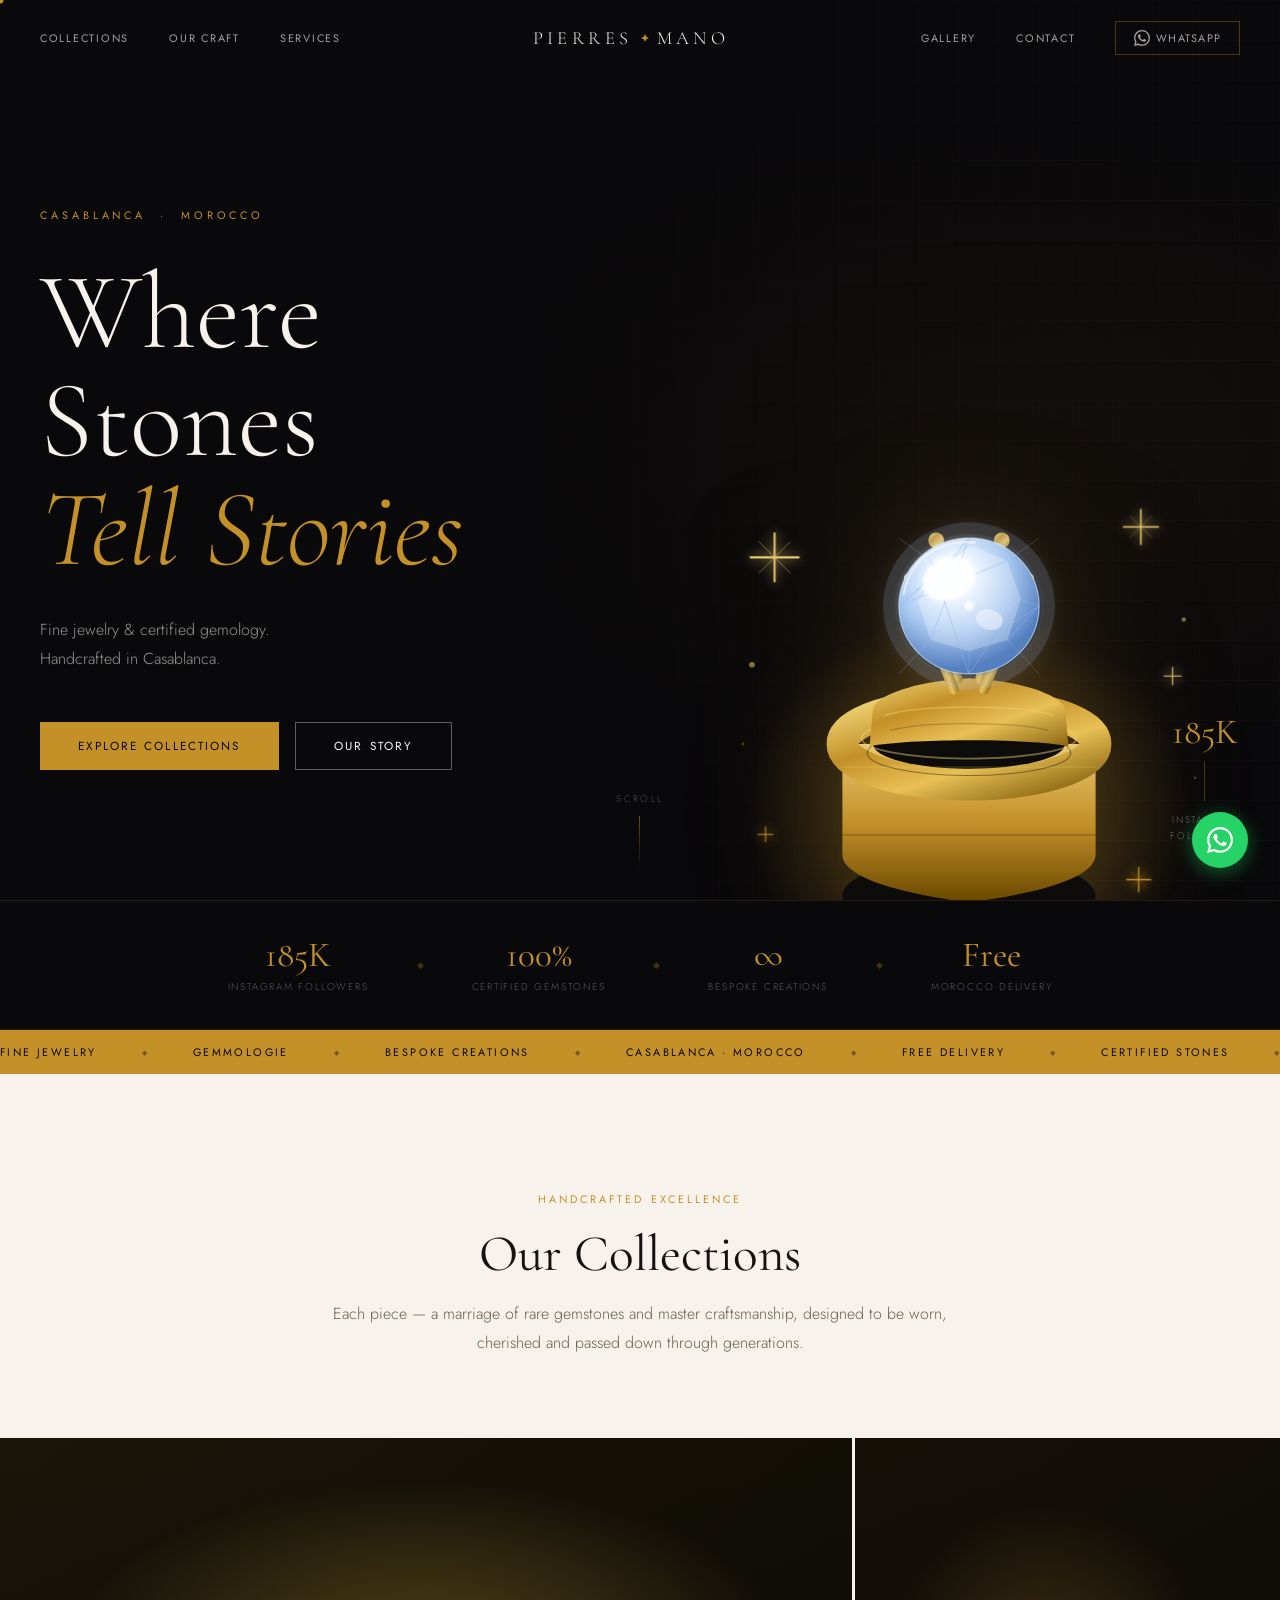
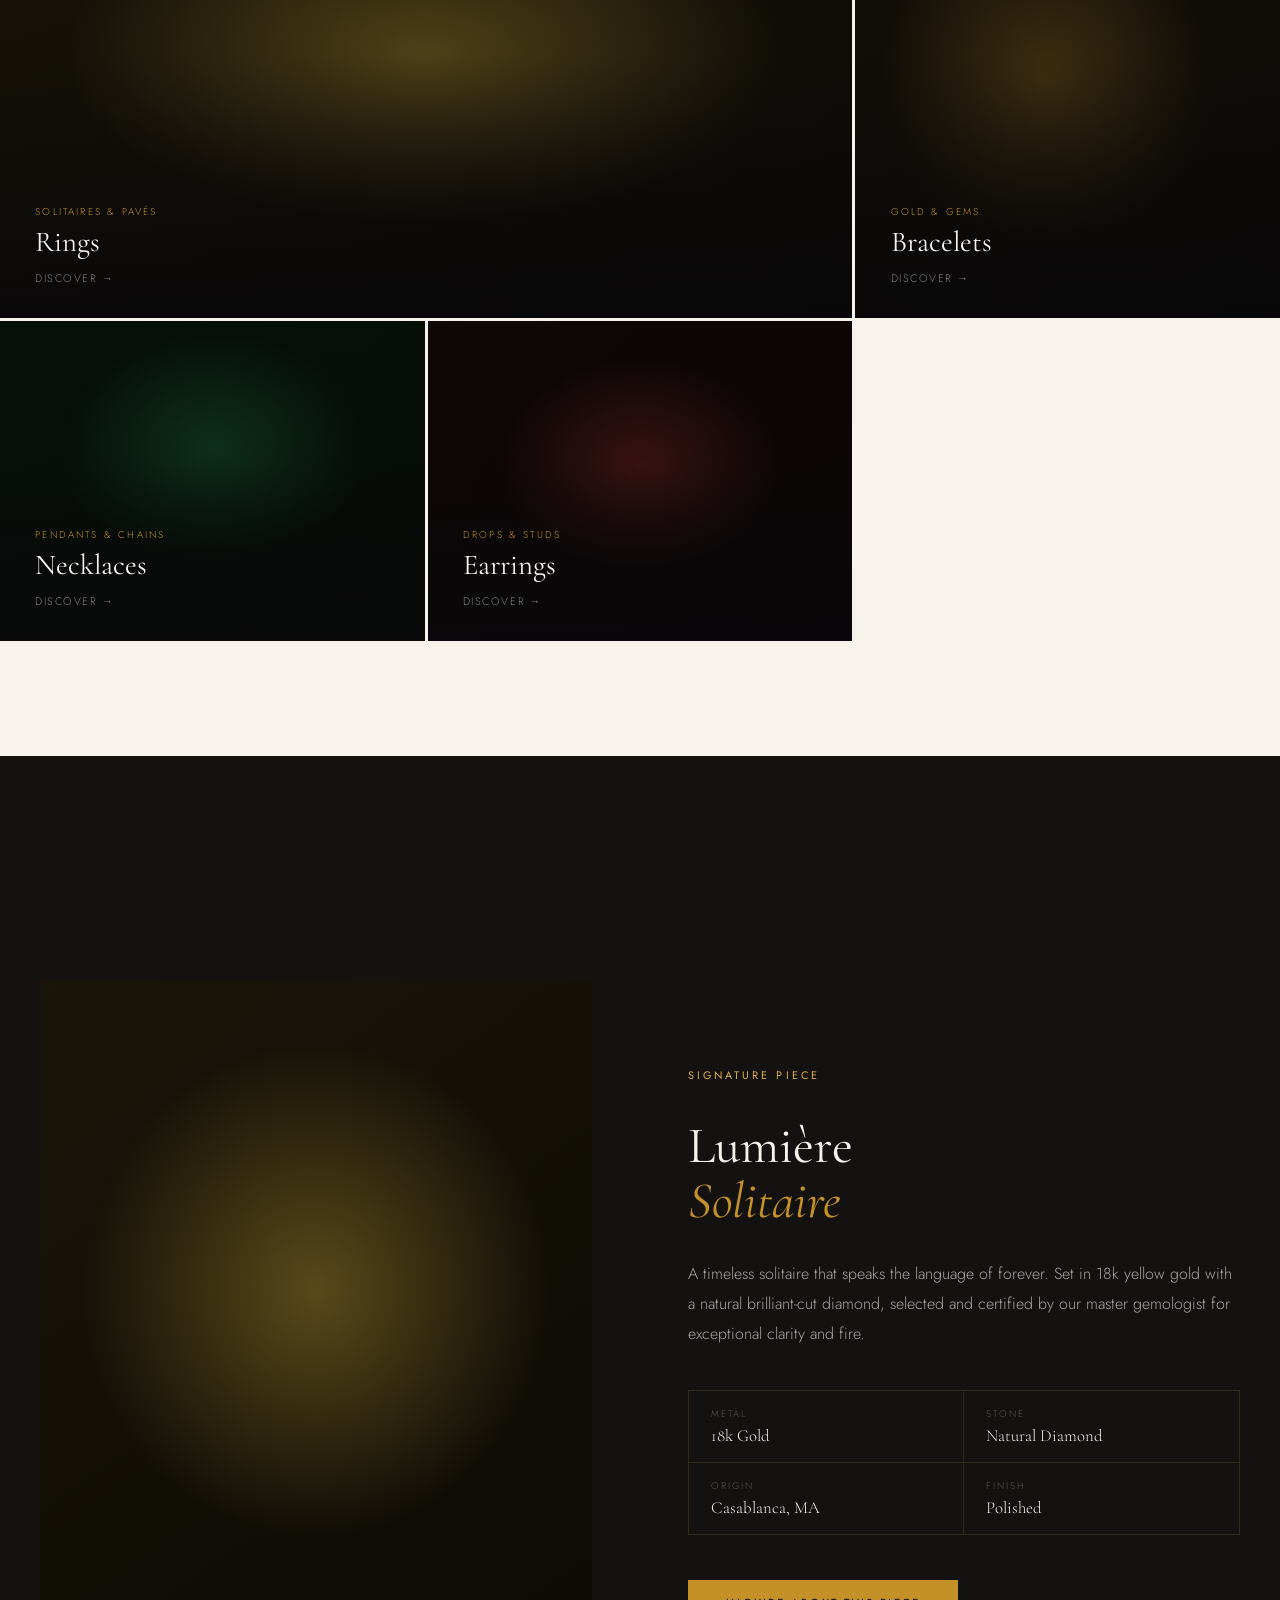
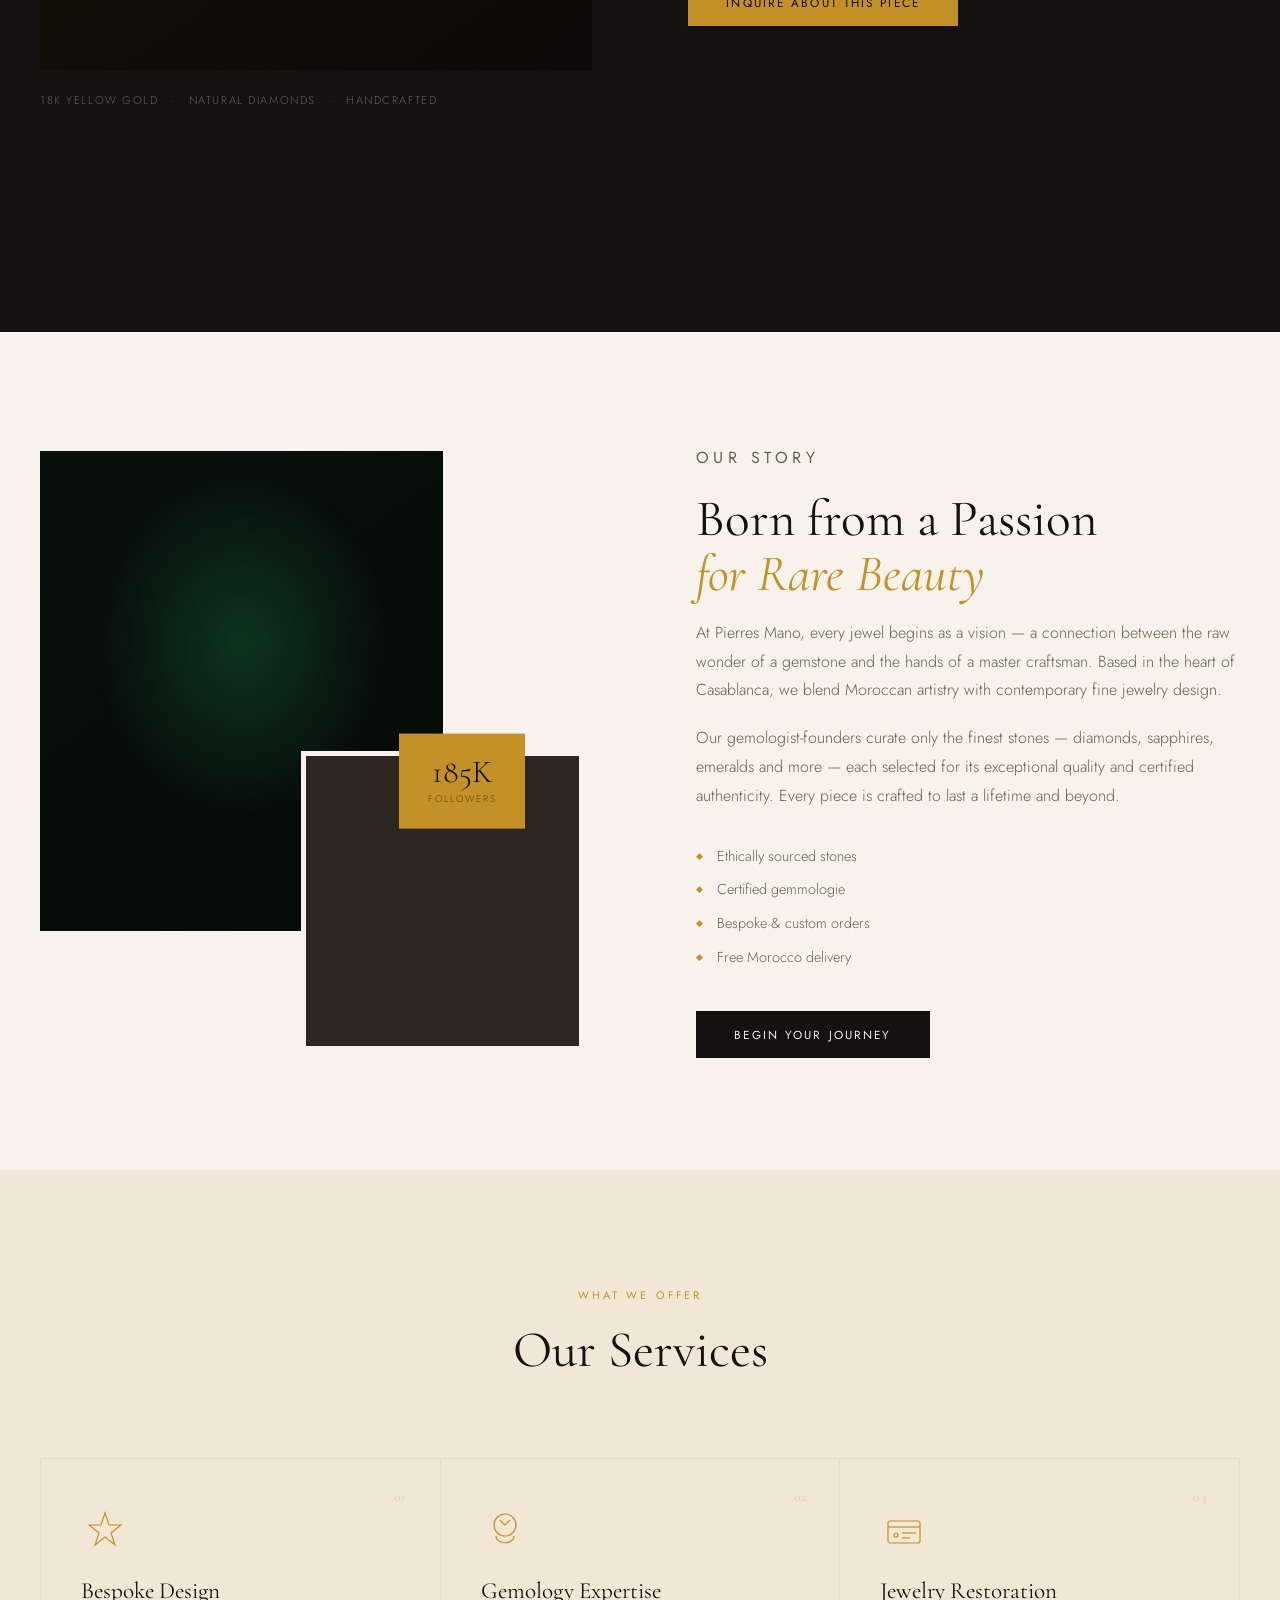
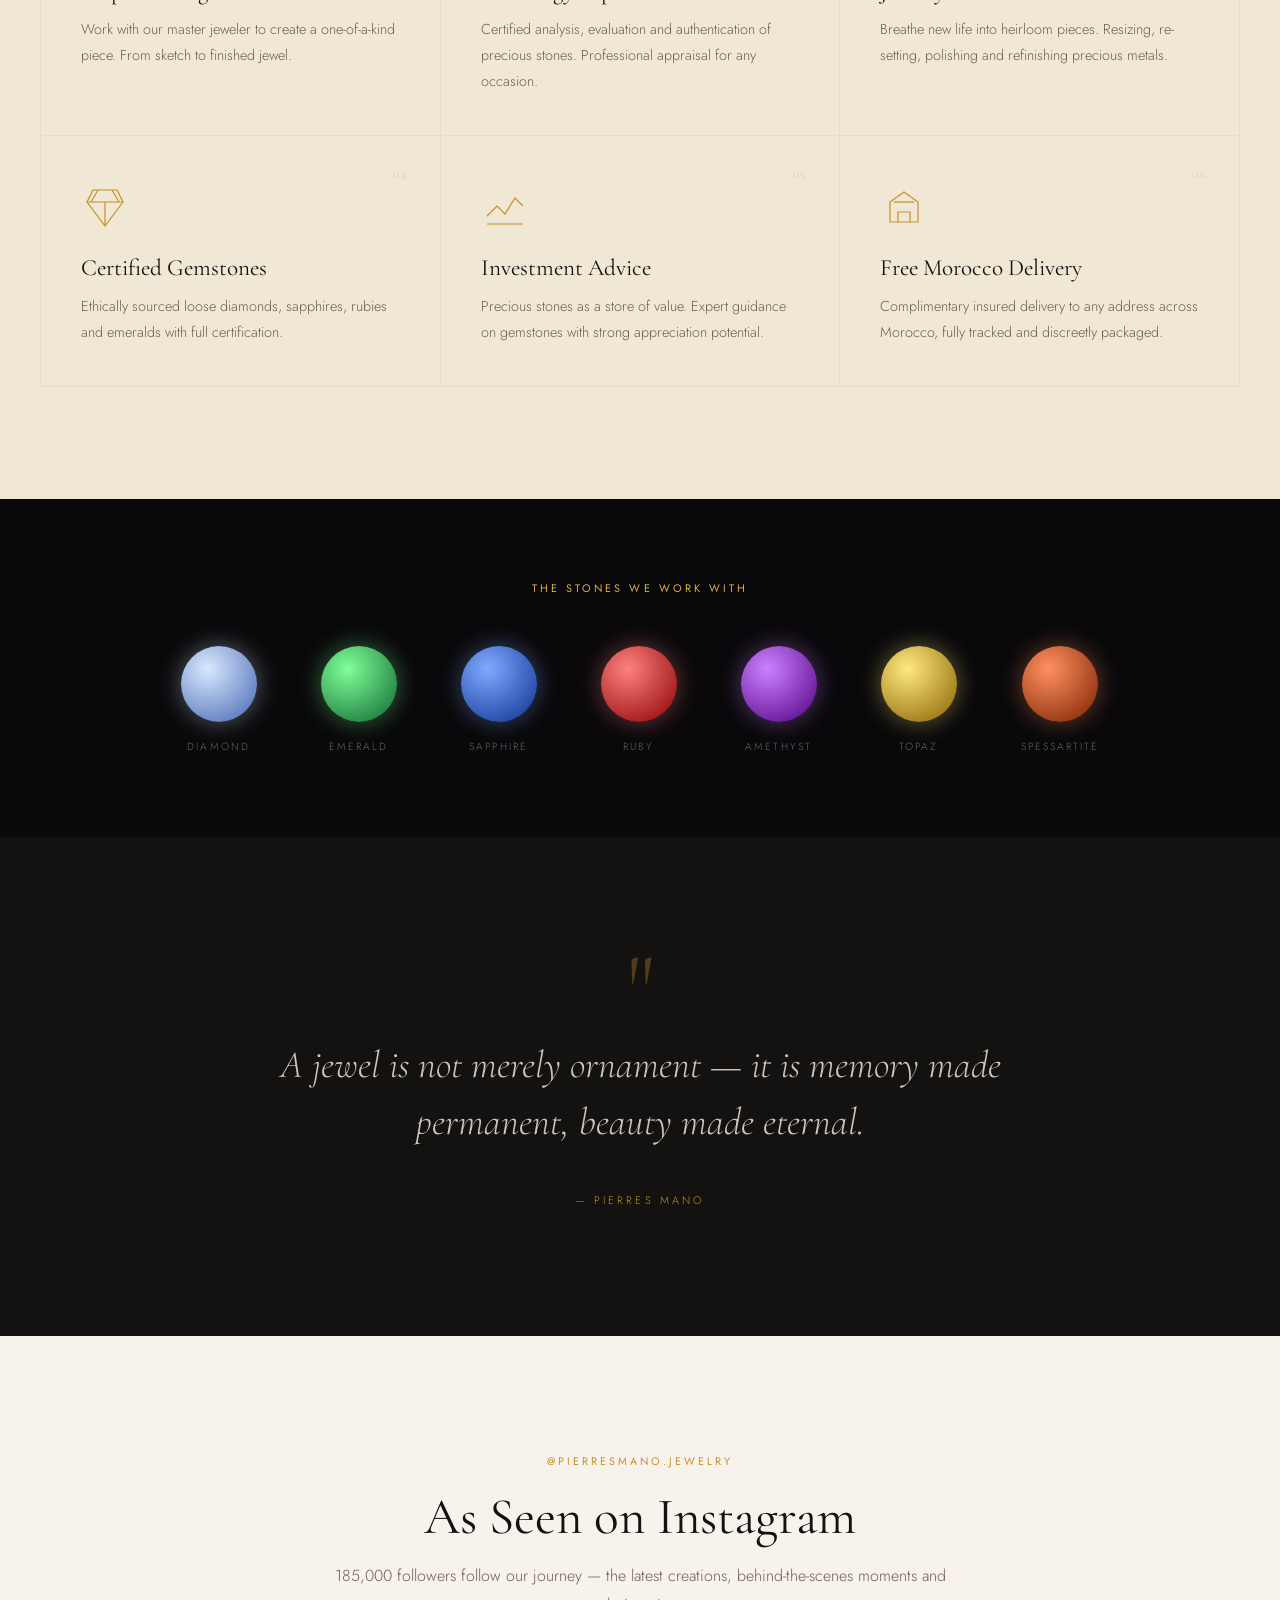
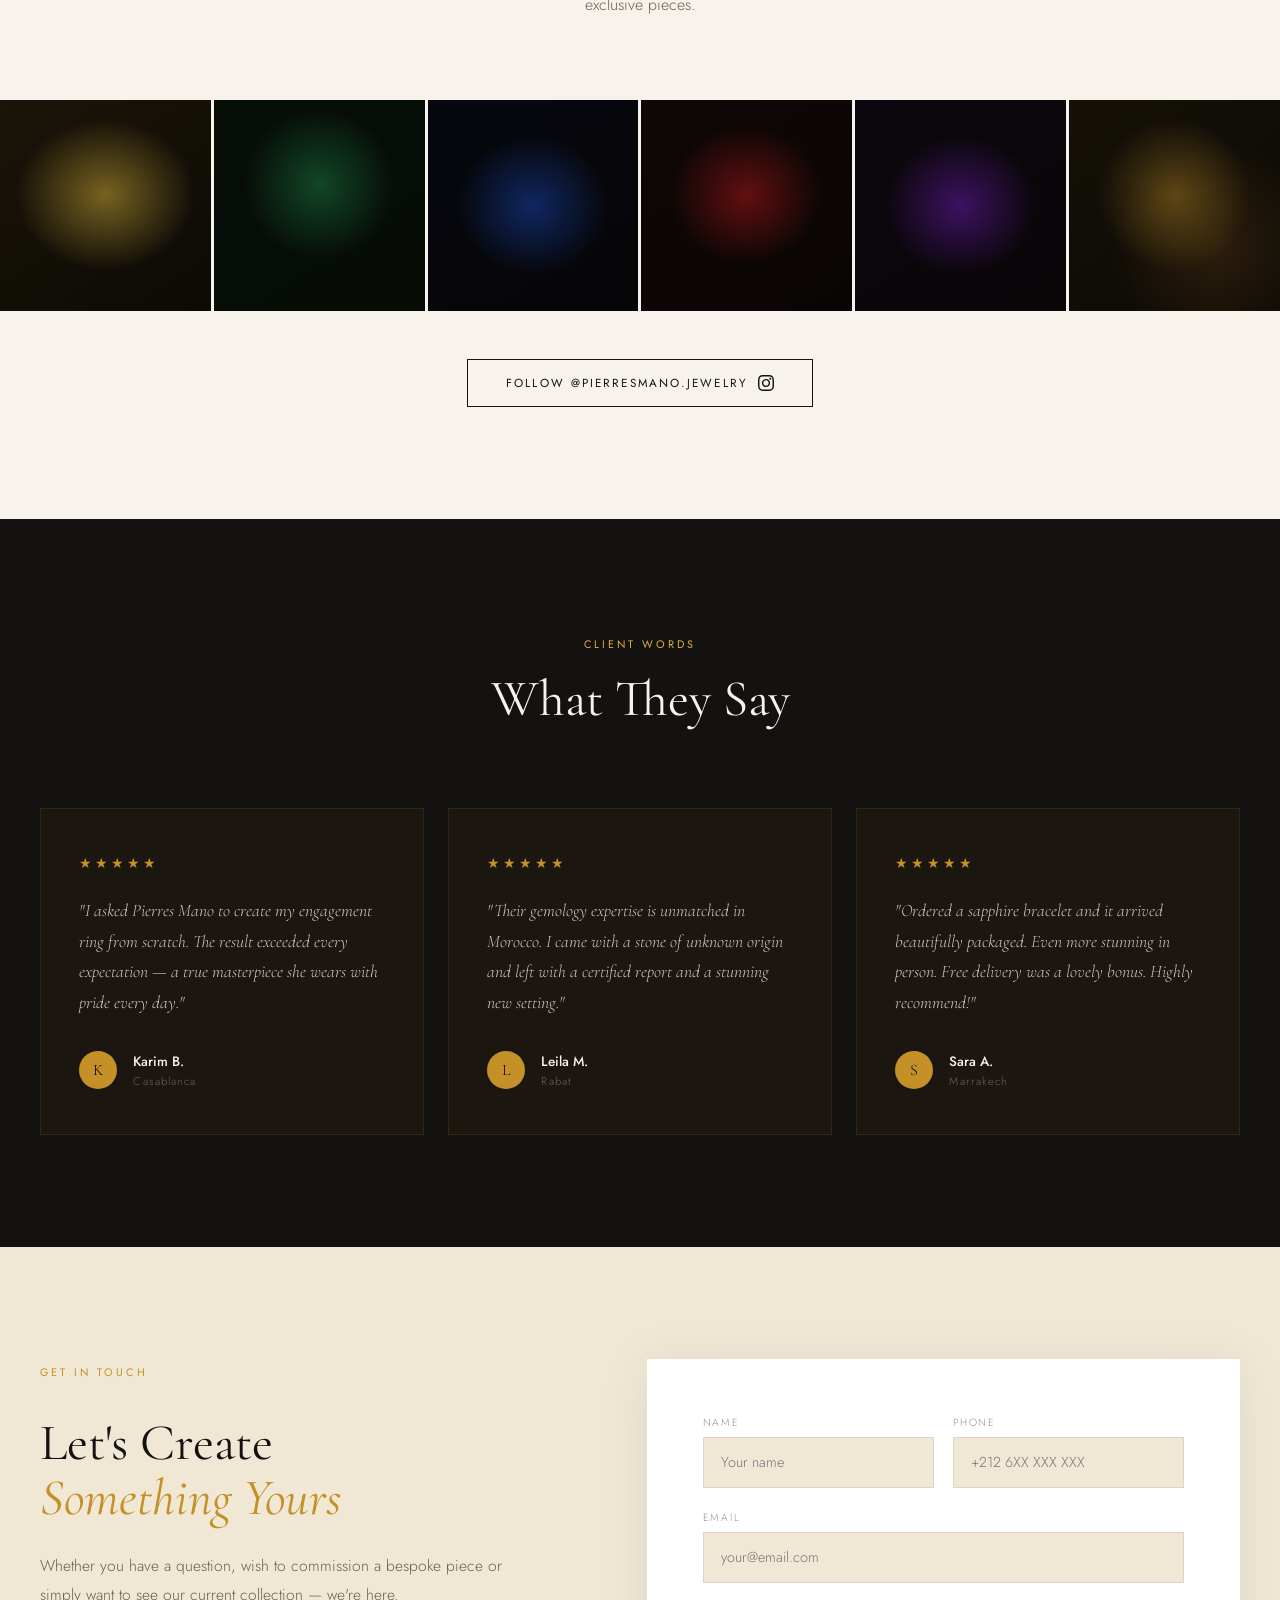
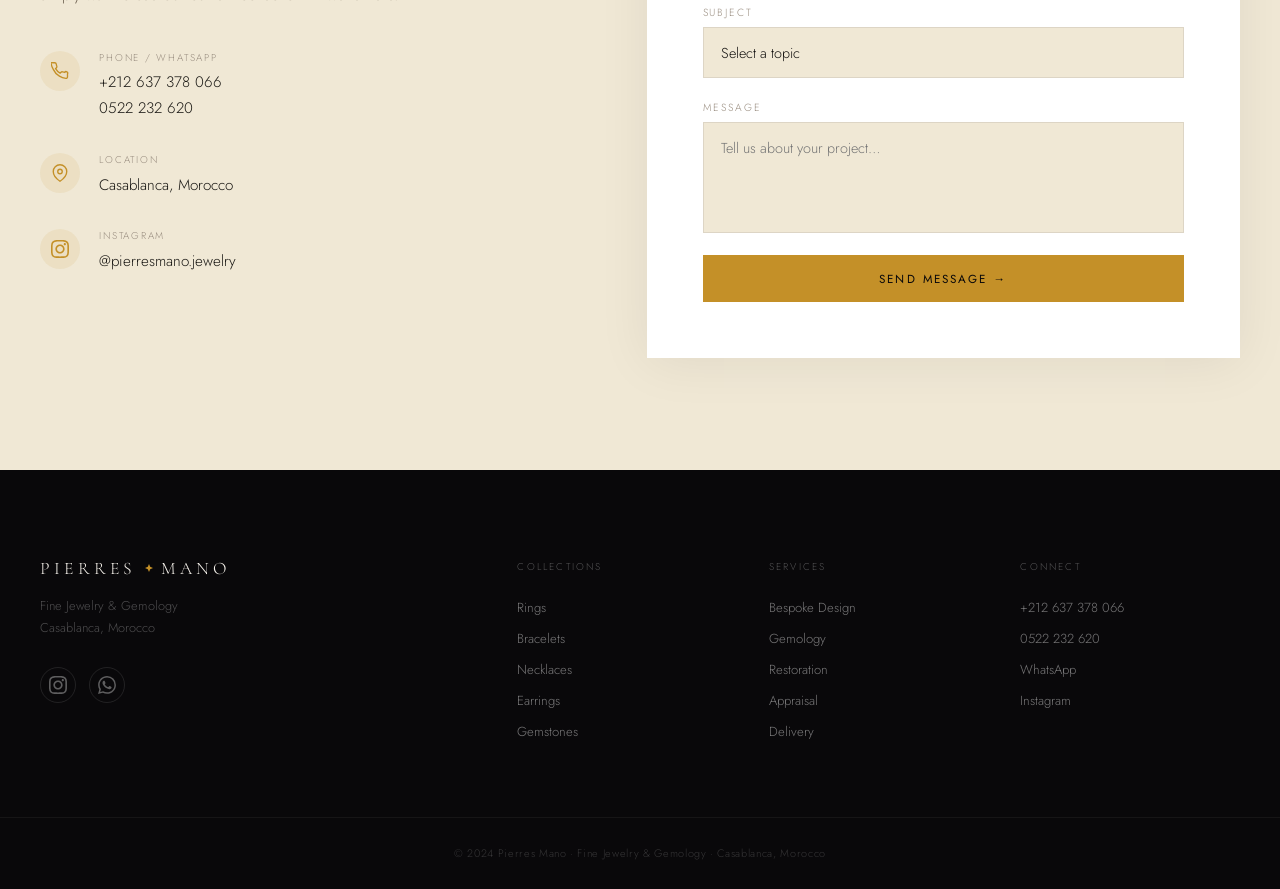
==== commit 5d135294: "Complete ground-up redesign — world-class luxury editorial site New in v3: - Loading screen with ani" ====
--- a/index.html
+++ b/index.html
@@ -1,561 +1,742 @@
 <!DOCTYPE html>
 <html lang="en">
 <head>
-  <meta charset="UTF-8" />
-  <meta name="viewport" content="width=device-width, initial-scale=1.0" />
-  <title>Pierres Mano — Fine Jewelry & Gemology · Casablanca</title>
-  <meta name="description" content="Pierres Mano — Artisan fine jewelry and gemology expertise in Casablanca, Morocco. Bespoke creations, certified gemstones, free delivery across Morocco." />
-  <link rel="preconnect" href="https://fonts.googleapis.com" />
-  <link rel="preconnect" href="https://fonts.gstatic.com" crossorigin />
-  <link href="https://fonts.googleapis.com/css2?family=Cormorant+Garamond:ital,wght@0,300;0,400;0,500;0,600;1,300;1,400&family=Jost:wght@200;300;400;500&display=swap" rel="stylesheet" />
-  <link rel="stylesheet" href="style.css" />
+  <meta charset="UTF-8"/>
+  <meta name="viewport" content="width=device-width, initial-scale=1.0"/>
+  <title>Pierres Mano — Fine Jewelry &amp; Gemology · Casablanca</title>
+  <meta name="description" content="Pierres Mano — Artisan fine jewelry and certified gemology in Casablanca, Morocco. Bespoke creations, 185K followers, free delivery across Morocco."/>
+  <link rel="preconnect" href="https://fonts.googleapis.com"/>
+  <link rel="preconnect" href="https://fonts.gstatic.com" crossorigin/>
+  <link href="https://fonts.googleapis.com/css2?family=Cormorant+Garamond:ital,wght@0,300;0,400;0,500;0,600;1,300;1,400;1,500;1,600&family=Jost:wght@200;300;400;500;600&display=swap" rel="stylesheet"/>
+  <link rel="stylesheet" href="style.css"/>
 </head>
 <body>
 
-  <!-- ═══════════════════════════  NAV  ═══════════════════════════ -->
-  <header id="nav">
-    <div class="nav-inner">
-      <a href="#hero" class="logo">
-        <span class="logo-pm">PIERRES</span>
-        <span class="logo-divider">✦</span>
-        <span class="logo-mano">MANO</span>
+<!-- ═══════════  LOADER  ═══════════ -->
+<div id="loader">
+  <div class="loader-inner">
+    <div class="loader-logo">
+      <span>PIERRES</span>
+      <svg width="10" height="10" viewBox="0 0 10 10"><polygon points="5,0 6.5,3.5 10,5 6.5,6.5 5,10 3.5,6.5 0,5 3.5,3.5" fill="#c49028"/></svg>
+      <span>MANO</span>
+    </div>
+    <div class="loader-track"><div class="loader-fill"></div></div>
+    <p class="loader-sub">Casablanca · Morocco</p>
+  </div>
+</div>
+
+<!-- ═══════════  CUSTOM CURSOR  ═══════════ -->
+<div id="cursor-dot"></div>
+<div id="cursor-ring"></div>
+
+<!-- ═══════════  NAV  ═══════════ -->
+<header id="nav">
+  <div class="nav-inner">
+    <nav class="nav-group nav-left">
+      <a href="#collections" data-cursor="link">Collections</a>
+      <a href="#craft" data-cursor="link">Our Craft</a>
+      <a href="#services" data-cursor="link">Services</a>
+    </nav>
+
+    <a href="#hero" class="nav-logo" data-cursor="link">
+      PIERRES
+      <svg width="8" height="8" viewBox="0 0 10 10" class="nav-gem"><polygon points="5,0 6.5,3.5 10,5 6.5,6.5 5,10 3.5,6.5 0,5 3.5,3.5" fill="#c49028"/></svg>
+      MANO
+    </a>
+
+    <nav class="nav-group nav-right">
+      <a href="#gallery" data-cursor="link">Gallery</a>
+      <a href="#contact" data-cursor="link">Contact</a>
+      <a href="https://wa.me/212637378066" target="_blank" rel="noopener" class="nav-wa" data-cursor="link">
+        <svg width="16" height="16" viewBox="0 0 24 24" fill="currentColor"><path d="M17.472 14.382c-.297-.149-1.758-.867-2.03-.967-.273-.099-.471-.148-.67.15-.197.297-.767.966-.94 1.164-.173.199-.347.223-.644.075-.297-.15-1.255-.463-2.39-1.475-.883-.788-1.48-1.761-1.653-2.059-.173-.297-.018-.458.13-.606.134-.133.298-.347.446-.52.149-.174.198-.298.298-.497.099-.198.05-.371-.025-.52-.075-.149-.669-1.612-.916-2.207-.242-.579-.487-.5-.669-.51-.173-.008-.371-.01-.57-.01-.198 0-.52.074-.792.372-.272.297-1.04 1.016-1.04 2.479 0 1.462 1.065 2.875 1.213 3.074.149.198 2.096 3.2 5.077 4.487.709.306 1.262.489 1.694.625.712.227 1.36.195 1.871.118.571-.085 1.758-.719 2.006-1.413.248-.694.248-1.289.173-1.413-.074-.124-.272-.198-.57-.347m-5.421 7.403h-.004a9.87 9.87 0 01-5.031-1.378l-.361-.214-3.741.982.998-3.648-.235-.374a9.86 9.86 0 01-1.51-5.26c.001-5.45 4.436-9.884 9.888-9.884 2.64 0 5.122 1.03 6.988 2.898a9.825 9.825 0 012.893 6.994c-.003 5.45-4.437 9.884-9.885 9.884m8.413-18.297A11.815 11.815 0 0012.05 0C5.495 0 .16 5.335.157 11.892c0 2.096.547 4.142 1.588 5.945L.057 24l6.305-1.654a11.882 11.882 0 005.683 1.448h.005c6.554 0 11.89-5.335 11.893-11.893a11.821 11.821 0 00-3.48-8.413z"/></svg>
+        WhatsApp
       </a>
-      <nav class="nav-links">
-        <a href="#collections">Collections</a>
-        <a href="#craft">Our Craft</a>
-        <a href="#services">Services</a>
-        <a href="#gallery">Gallery</a>
-        <a href="#contact">Contact</a>
-      </nav>
-      <a href="#contact" class="nav-cta">Book a Consultation</a>
-      <button class="nav-burger" aria-label="Menu">
-        <span></span><span></span><span></span>
-      </button>
-    </div>
-    <div class="mobile-menu">
-      <a href="#collections">Collections</a>
-      <a href="#craft">Our Craft</a>
-      <a href="#services">Services</a>
-      <a href="#gallery">Gallery</a>
-      <a href="#contact">Contact</a>
-      <a href="#contact" class="mobile-cta">Book a Consultation</a>
-    </div>
-  </header>
-
-  <!-- ═══════════════════════════  HERO  ══════════════════════════ -->
-  <section id="hero">
-    <div class="hero-bg">
-      <div class="hero-visual"></div>
-      <div class="hero-overlay"></div>
-    </div>
-    <div class="hero-content">
-      <p class="hero-eyebrow reveal">Casablanca · Morocco</p>
-      <h1 class="hero-title reveal">
-        <span>Where Stones</span>
-        <em>Tell Stories</em>
-      </h1>
-      <p class="hero-sub reveal">Handcrafted fine jewelry &amp; certified gemology expertise since our first creation.</p>
-      <div class="hero-actions reveal">
-        <a href="#collections" class="btn btn-gold">Explore Collections</a>
-        <a href="#craft" class="btn btn-ghost">Our Story</a>
-      </div>
-    </div>
-    <div class="hero-scroll">
-      <span>Scroll</span>
-      <div class="scroll-line"></div>
-    </div>
-    <div class="hero-badge">
-      <span class="badge-number">185K</span>
-      <span class="badge-label">Followers</span>
-    </div>
-  </section>
-
-  <!-- ═══════════════════════════  MARQUEE  ════════════════════════ -->
-  <div class="marquee-wrap">
-    <div class="marquee-track">
-      <span>Fine Jewelry</span>
-      <span class="dot">✦</span>
-      <span>Gemmologie</span>
-      <span class="dot">✦</span>
-      <span>Bespoke Creations</span>
-      <span class="dot">✦</span>
-      <span>Casablanca</span>
-      <span class="dot">✦</span>
-      <span>Free Delivery in Morocco</span>
-      <span class="dot">✦</span>
-      <span>Fine Jewelry</span>
-      <span class="dot">✦</span>
-      <span>Gemmologie</span>
-      <span class="dot">✦</span>
-      <span>Bespoke Creations</span>
-      <span class="dot">✦</span>
-      <span>Casablanca</span>
-      <span class="dot">✦</span>
-      <span>Free Delivery in Morocco</span>
-      <span class="dot">✦</span>
-      <span>Fine Jewelry</span>
-      <span class="dot">✦</span>
-      <span>Gemmologie</span>
-      <span class="dot">✦</span>
-    </div>
-  </div>
-
-  <!-- ═══════════════════════════  COLLECTIONS  ════════════════════ -->
-  <section id="collections" class="section">
-    <div class="container">
-      <div class="section-header reveal">
-        <p class="section-eyebrow">Handcrafted Excellence</p>
-        <h2 class="section-title">Our Collections</h2>
-        <p class="section-desc">Each piece is a marriage of rare gemstones and master craftsmanship — designed to be worn, cherished and passed down.</p>
-      </div>
-      <div class="collections-grid">
-
-        <div class="col-card col-card--large reveal">
-          <div class="col-img-wrap">
-            <div class="col-visual col-visual--rings"></div>
-            <div class="col-overlay"></div>
-          </div>
-          <div class="col-info">
-            <p class="col-eyebrow">Solitaires &amp; Pavés</p>
-            <h3>Engagement Rings</h3>
-            <a href="#contact" class="col-link">Discover <span>→</span></a>
-          </div>
+    </nav>
+
+    <button class="nav-burger" aria-label="Menu">
+      <span></span><span></span>
+    </button>
+  </div>
+
+  <div class="mobile-menu">
+    <a href="#collections">Collections</a>
+    <a href="#craft">Our Craft</a>
+    <a href="#services">Services</a>
+    <a href="#gallery">Gallery</a>
+    <a href="#contact">Contact</a>
+    <a href="https://wa.me/212637378066" target="_blank" rel="noopener">WhatsApp</a>
+  </div>
+</header>
+
+<!-- ═══════════  HERO  ═══════════ -->
+<section id="hero">
+  <!-- Dark luxury background -->
+  <div class="hero-bg">
+    <div class="hero-pattern"></div>
+  </div>
+
+  <!-- SVG Ring Illustration -->
+  <div class="hero-ring-wrap" aria-hidden="true">
+    <svg class="hero-ring-svg" viewBox="0 0 460 560" xmlns="http://www.w3.org/2000/svg">
+      <defs>
+        <linearGradient id="gGold" x1="0%" y1="0%" x2="100%" y2="100%">
+          <stop offset="0%" stop-color="#f0d878"/>
+          <stop offset="35%" stop-color="#c49028"/>
+          <stop offset="65%" stop-color="#e8c055"/>
+          <stop offset="100%" stop-color="#8a6510"/>
+        </linearGradient>
+        <linearGradient id="gGoldV" x1="0%" y1="0%" x2="0%" y2="100%">
+          <stop offset="0%" stop-color="#e8c870"/>
+          <stop offset="50%" stop-color="#c49028"/>
+          <stop offset="100%" stop-color="#6a4800"/>
+        </linearGradient>
+        <linearGradient id="gGoldH" x1="0%" y1="0%" x2="100%" y2="0%">
+          <stop offset="0%" stop-color="#7a5800"/>
+          <stop offset="30%" stop-color="#c49028"/>
+          <stop offset="55%" stop-color="#f0d878"/>
+          <stop offset="80%" stop-color="#c49028"/>
+          <stop offset="100%" stop-color="#7a5800"/>
+        </linearGradient>
+        <radialGradient id="gDiamond" cx="38%" cy="28%" r="68%">
+          <stop offset="0%" stop-color="#ffffff"/>
+          <stop offset="25%" stop-color="#e8f2ff"/>
+          <stop offset="60%" stop-color="#a8c8f0"/>
+          <stop offset="100%" stop-color="#5580c0"/>
+        </radialGradient>
+        <radialGradient id="gGlow" cx="50%" cy="50%" r="50%">
+          <stop offset="0%" stop-color="#c49028" stop-opacity="0.35"/>
+          <stop offset="100%" stop-color="#c49028" stop-opacity="0"/>
+        </radialGradient>
+        <filter id="fGlow" x="-50%" y="-50%" width="200%" height="200%">
+          <feGaussianBlur stdDeviation="5" result="blur"/>
+          <feMerge><feMergeNode in="blur"/><feMergeNode in="SourceGraphic"/></feMerge>
+        </filter>
+        <filter id="fSoft" x="-20%" y="-20%" width="140%" height="140%">
+          <feGaussianBlur stdDeviation="2.5" result="blur"/>
+          <feMerge><feMergeNode in="blur"/><feMergeNode in="SourceGraphic"/></feMerge>
+        </filter>
+        <filter id="fDiamGlow" x="-30%" y="-30%" width="160%" height="160%">
+          <feGaussianBlur stdDeviation="8" result="blur"/>
+          <feColorMatrix in="blur" type="matrix" values="0.5 0.5 1 0 0  0.5 0.5 1 0 0  1 1 1 0 0  0 0 0 0.5 0" result="colored"/>
+          <feMerge><feMergeNode in="colored"/><feMergeNode in="SourceGraphic"/></feMerge>
+        </filter>
+      </defs>
+
+      <!-- Ambient glow behind ring -->
+      <ellipse cx="230" cy="320" rx="200" ry="180" fill="url(#gGlow)"/>
+
+      <!-- ── RING BAND ── -->
+      <!-- Band bottom ellipse (inner) -->
+      <ellipse cx="230" cy="395" rx="112" ry="36" fill="#0d0c0a"/>
+      <!-- Band front face (the visible ring shank) -->
+      <path d="M 118 260 L 118 358 C 118 388 230 400 230 400 C 230 400 342 388 342 358 L 342 260" fill="url(#gGoldV)"/>
+      <!-- Band - outer top ellipse creating the rim -->
+      <ellipse cx="230" cy="260" rx="112" ry="36" fill="none" stroke="url(#gGold)" stroke-width="28"/>
+      <!-- Band inner dark cut -->
+      <ellipse cx="230" cy="260" rx="85" ry="22" fill="#0d0c0a"/>
+      <!-- Rim highlight top -->
+      <ellipse cx="230" cy="255" rx="95" ry="18" fill="none" stroke="rgba(240,216,120,0.45)" stroke-width="1.5"/>
+      <!-- Rim shadow bottom -->
+      <ellipse cx="230" cy="268" rx="90" ry="20" fill="none" stroke="rgba(0,0,0,0.4)" stroke-width="1"/>
+
+      <!-- Side engravings / facets on band -->
+      <rect x="118" y="280" width="224" height="1" fill="rgba(240,216,120,0.25)"/>
+      <rect x="118" y="340" width="224" height="1" fill="rgba(0,0,0,0.3)"/>
+
+      <!-- ── SETTING SHOULDERS ── -->
+      <!-- Left shoulder -->
+      <path d="M 145 230 C 145 220 175 205 230 202 C 285 205 315 220 315 230 L 318 262 C 280 255 180 255 142 262 Z" fill="url(#gGold)"/>
+      <!-- Setting detail lines -->
+      <path d="M 155 235 C 185 225 275 225 305 235" stroke="rgba(240,216,120,0.5)" stroke-width="1" fill="none"/>
+      <path d="M 160 248 C 190 240 270 240 300 248" stroke="rgba(0,0,0,0.2)" stroke-width="1" fill="none"/>
+
+      <!-- ── PRONG BASKET ── -->
+      <!-- 4 prongs -->
+      <rect x="206" y="78" width="10" height="130" rx="5" fill="url(#gGold)" transform="rotate(-8,211,143)"/>
+      <rect x="244" y="78" width="10" height="130" rx="5" fill="url(#gGold)" transform="rotate(8,249,143)"/>
+      <rect x="192" y="105" width="9" height="115" rx="4.5" fill="url(#gGold)" transform="rotate(-22,196.5,162)"/>
+      <rect x="259" y="105" width="9" height="115" rx="4.5" fill="url(#gGold)" transform="rotate(22,263.5,162)"/>
+      <!-- Prong tips (rounded) -->
+      <circle cx="201" cy="80" r="7" fill="url(#gGold)"/>
+      <circle cx="259" cy="80" r="7" fill="url(#gGold)"/>
+      <circle cx="187" cy="106" r="6" fill="url(#gGold)"/>
+      <circle cx="273" cy="106" r="6" fill="url(#gGold)"/>
+
+      <!-- ── DIAMOND ── -->
+      <!-- Outer glow -->
+      <ellipse cx="230" cy="138" rx="70" ry="68" fill="none" stroke="rgba(160,200,255,0.15)" stroke-width="12" filter="url(#fDiamGlow)"/>
+      <!-- Diamond body -->
+      <ellipse cx="230" cy="138" rx="62" ry="60" fill="url(#gDiamond)" filter="url(#fSoft)"/>
+      <!-- Girdle (edge highlight) -->
+      <ellipse cx="230" cy="138" rx="62" ry="60" fill="none" stroke="rgba(220,240,255,0.6)" stroke-width="1"/>
+      <!-- Table (octagonal inner facet) -->
+      <polygon points="230,84 264,98 276,132 264,168 230,178 196,168 184,132 196,98" fill="rgba(255,255,255,0.25)"/>
+      <!-- Star facet lines from table to girdle -->
+      <g stroke="rgba(140,180,240,0.45)" stroke-width="0.9" fill="none">
+        <line x1="230" y1="84"  x2="168" y2="138"/>
+        <line x1="264" y1="98"  x2="168" y2="138"/>
+        <line x1="276" y1="132" x2="230" y2="198"/>
+        <line x1="264" y1="168" x2="292" y2="138"/>
+        <line x1="230" y1="178" x2="292" y2="138"/>
+        <line x1="196" y1="168" x2="230" y2="78"/>
+        <line x1="184" y1="132" x2="230" y2="78"/>
+        <line x1="196" y1="98"  x2="230" y2="198"/>
+      </g>
+      <!-- Bezel facet lines (table corners to girdle midpoints) -->
+      <g stroke="rgba(180,210,255,0.3)" stroke-width="0.6" fill="none">
+        <line x1="230" y1="84"  x2="230" y2="78"/>
+        <line x1="264" y1="98"  x2="292" y2="78"/>
+        <line x1="276" y1="132" x2="292" y2="138"/>
+        <line x1="264" y1="168" x2="292" y2="198"/>
+        <line x1="230" y1="178" x2="230" y2="198"/>
+        <line x1="196" y1="168" x2="168" y2="198"/>
+        <line x1="184" y1="132" x2="168" y2="138"/>
+        <line x1="196" y1="98"  x2="168" y2="78"/>
+      </g>
+      <!-- Primary reflection (bright) -->
+      <ellipse cx="212" cy="114" rx="24" ry="18" fill="rgba(255,255,255,0.70)" transform="rotate(-25,212,114)" filter="url(#fSoft)"/>
+      <!-- Secondary reflection -->
+      <ellipse cx="248" cy="150" rx="12" ry="9" fill="rgba(255,255,255,0.45)" transform="rotate(15,248,150)"/>
+      <!-- Culet spark -->
+      <circle cx="230" cy="138" r="4" fill="rgba(255,255,255,0.6)" filter="url(#fSoft)"/>
+      <!-- Edge shine -->
+      <path d="M 172 128 C 178 96 205 78 236 82" stroke="rgba(255,255,255,0.55)" stroke-width="2" fill="none"/>
+
+      <!-- ── SPARKLES ── -->
+      <g filter="url(#fGlow)">
+        <!-- Top-left large 4-point star -->
+        <g transform="translate(58, 95)">
+          <path d="M0,-22 L0,22 M-22,0 L22,0" stroke="#e8c870" stroke-width="1.8" fill="none"/>
+          <path d="M-14,-14 L14,14 M14,-14 L-14,14" stroke="#e8c870" stroke-width="0.8" fill="none" opacity="0.5"/>
+        </g>
+        <!-- Top-right medium star -->
+        <g transform="translate(382, 68)">
+          <path d="M0,-16 L0,16 M-16,0 L16,0" stroke="#e8c870" stroke-width="1.4" fill="none"/>
+          <path d="M-10,-10 L10,10 M10,-10 L-10,10" stroke="#e8c870" stroke-width="0.6" fill="none" opacity="0.4"/>
+        </g>
+        <!-- Bottom-right small star -->
+        <g transform="translate(380, 380)">
+          <path d="M0,-11 L0,11 M-11,0 L11,0" stroke="#c49028" stroke-width="1.2" fill="none"/>
+          <path d="M-7,-7 L7,7 M7,-7 L-7,7" stroke="#c49028" stroke-width="0.5" fill="none" opacity="0.4"/>
+        </g>
+        <!-- Tiny stars -->
+        <g transform="translate(410, 200)">
+          <path d="M0,-8 L0,8 M-8,0 L8,0" stroke="#e8c870" stroke-width="1" fill="none"/>
+        </g>
+        <g transform="translate(50, 340)">
+          <path d="M0,-7 L0,7 M-7,0 L7,0" stroke="#c49028" stroke-width="0.9" fill="none"/>
+        </g>
+      </g>
+      <!-- Floating light dots -->
+      <circle cx="38" cy="190" r="2.5" fill="#e8c870" opacity="0.55"/>
+      <circle cx="420" cy="150" r="2" fill="#e8c870" opacity="0.5"/>
+      <circle cx="410" cy="430" r="1.8" fill="#c49028" opacity="0.45"/>
+      <circle cx="70" cy="430" r="1.5" fill="#e8c870" opacity="0.4"/>
+      <circle cx="430" cy="290" r="1" fill="#e8c870" opacity="0.4"/>
+      <circle cx="30" cy="260" r="1.2" fill="#c49028" opacity="0.4"/>
+    </svg>
+  </div>
+
+  <!-- Hero Text -->
+  <div class="hero-text">
+    <p class="hero-eyebrow fade-up" style="--d:.2s">Casablanca &nbsp;·&nbsp; Morocco</p>
+    <h1 class="hero-headline">
+      <span class="fade-up" style="--d:.4s">Where Stones</span>
+      <em class="fade-up" style="--d:.6s">Tell Stories</em>
+    </h1>
+    <p class="hero-body fade-up" style="--d:.8s">
+      Fine jewelry &amp; certified gemology.<br>Handcrafted in Casablanca.
+    </p>
+    <div class="hero-actions fade-up" style="--d:1s">
+      <a href="#collections" class="btn btn--gold" data-cursor="link">Explore Collections</a>
+      <a href="#craft" class="btn btn--ghost" data-cursor="link">Our Story</a>
+    </div>
+  </div>
+
+  <div class="hero-badge fade-up" style="--d:1.1s">
+    <span class="hb-num">185K</span>
+    <span class="hb-line"></span>
+    <span class="hb-lbl">Instagram<br>Followers</span>
+  </div>
+
+  <div class="hero-scroll" aria-hidden="true">
+    <span>Scroll</span>
+    <div class="scroll-line"></div>
+  </div>
+</section>
+
+<!-- ═══════════  STATS STRIP  ═══════════ -->
+<div class="stats-strip" role="list">
+  <div class="stat-item" role="listitem">
+    <span class="si-num">185K</span>
+    <span class="si-lbl">Instagram Followers</span>
+  </div>
+  <div class="stat-sep" aria-hidden="true">◆</div>
+  <div class="stat-item" role="listitem">
+    <span class="si-num">100%</span>
+    <span class="si-lbl">Certified Gemstones</span>
+  </div>
+  <div class="stat-sep" aria-hidden="true">◆</div>
+  <div class="stat-item" role="listitem">
+    <span class="si-num">∞</span>
+    <span class="si-lbl">Bespoke Creations</span>
+  </div>
+  <div class="stat-sep" aria-hidden="true">◆</div>
+  <div class="stat-item" role="listitem">
+    <span class="si-num">Free</span>
+    <span class="si-lbl">Morocco Delivery</span>
+  </div>
+</div>
+
+<!-- ═══════════  MARQUEE  ═══════════ -->
+<div class="marquee-wrap" aria-hidden="true">
+  <div class="marquee-track">
+    <span>Fine Jewelry</span><span class="mx">◆</span>
+    <span>Gemmologie</span><span class="mx">◆</span>
+    <span>Bespoke Creations</span><span class="mx">◆</span>
+    <span>Casablanca · Morocco</span><span class="mx">◆</span>
+    <span>Free Delivery</span><span class="mx">◆</span>
+    <span>Certified Stones</span><span class="mx">◆</span>
+    <span>Fine Jewelry</span><span class="mx">◆</span>
+    <span>Gemmologie</span><span class="mx">◆</span>
+    <span>Bespoke Creations</span><span class="mx">◆</span>
+    <span>Casablanca · Morocco</span><span class="mx">◆</span>
+    <span>Free Delivery</span><span class="mx">◆</span>
+    <span>Certified Stones</span><span class="mx">◆</span>
+  </div>
+</div>
+
+<!-- ═══════════  COLLECTIONS  ═══════════ -->
+<section id="collections" class="section">
+  <div class="container">
+    <div class="section-header reveal">
+      <p class="eyebrow">Handcrafted Excellence</p>
+      <h2 class="section-title">Our Collections</h2>
+      <p class="section-sub">Each piece — a marriage of rare gemstones and master craftsmanship, designed to be worn, cherished and passed down through generations.</p>
+    </div>
+  </div>
+
+  <div class="col-bento">
+
+    <!-- Large: Rings -->
+    <a href="#contact" class="col-card col-card--lg reveal" data-cursor="view">
+      <div class="col-img">
+        <img
+          src="https://commons.wikimedia.org/w/index.php?title=Special:Redirect/file/3_diamond_rings.JPG&width=1200"
+          alt="Diamond engagement rings"
+          loading="lazy"
+          onerror="this.parentElement.classList.add('img-err')"
+        />
+        <div class="col-fallback col-f--rings"></div>
+      </div>
+      <div class="col-body">
+        <span class="col-eyebrow">Solitaires &amp; Pavés</span>
+        <h3 class="col-name">Rings</h3>
+        <span class="col-arrow">Discover →</span>
+      </div>
+    </a>
+
+    <!-- Bracelets -->
+    <a href="#contact" class="col-card reveal" data-cursor="view">
+      <div class="col-img">
+        <img
+          src="https://commons.wikimedia.org/w/index.php?title=Special:Redirect/file/Ming_Gold_Jewelry_(17115051115).jpg&width=800"
+          alt="Gold bracelets"
+          loading="lazy"
+          onerror="this.parentElement.classList.add('img-err')"
+        />
+        <div class="col-fallback col-f--bracelets"></div>
+      </div>
+      <div class="col-body">
+        <span class="col-eyebrow">Gold &amp; Gems</span>
+        <h3 class="col-name">Bracelets</h3>
+        <span class="col-arrow">Discover →</span>
+      </div>
+    </a>
+
+    <!-- Necklaces -->
+    <a href="#contact" class="col-card reveal" data-cursor="view">
+      <div class="col-img">
+        <img
+          src="https://commons.wikimedia.org/w/index.php?title=Special:Redirect/file/Handmade_Gold_Necklace.jpg&width=800"
+          alt="Handmade gold necklace"
+          loading="lazy"
+          onerror="this.parentElement.classList.add('img-err')"
+        />
+        <div class="col-fallback col-f--necklaces"></div>
+      </div>
+      <div class="col-body">
+        <span class="col-eyebrow">Pendants &amp; Chains</span>
+        <h3 class="col-name">Necklaces</h3>
+        <span class="col-arrow">Discover →</span>
+      </div>
+    </a>
+
+    <!-- Earrings -->
+    <a href="#contact" class="col-card reveal" data-cursor="view">
+      <div class="col-img">
+        <img
+          src="https://commons.wikimedia.org/w/index.php?title=Special:Redirect/file/Gold%2C_garnet%2C_and_agate_necklace_and_earrings_MET_DT9148.jpg&width=800"
+          alt="Gold earrings"
+          loading="lazy"
+          onerror="this.parentElement.classList.add('img-err')"
+        />
+        <div class="col-fallback col-f--earrings"></div>
+      </div>
+      <div class="col-body">
+        <span class="col-eyebrow">Drops &amp; Studs</span>
+        <h3 class="col-name">Earrings</h3>
+        <span class="col-arrow">Discover →</span>
+      </div>
+    </a>
+
+    <!-- Wide: Gemstones -->
+    <a href="#contact" class="col-card col-card--wide reveal" data-cursor="view">
+      <div class="col-img">
+        <img
+          src="https://commons.wikimedia.org/w/index.php?title=Special:Redirect/file/Jewelry_ring_necklaces.jpg&width=1200"
+          alt="Jewelry collection"
+          loading="lazy"
+          onerror="this.parentElement.classList.add('img-err')"
+        />
+        <div class="col-fallback col-f--gems"></div>
+      </div>
+      <div class="col-body">
+        <span class="col-eyebrow">Certified Stones</span>
+        <h3 class="col-name">Loose Gemstones</h3>
+        <span class="col-arrow">Discover →</span>
+      </div>
+    </a>
+
+  </div>
+</section>
+
+<!-- ═══════════  FEATURED PIECE  ═══════════ -->
+<section id="featured" class="section section--dark">
+  <div class="featured-grid">
+    <div class="featured-visual reveal">
+      <div class="featured-img-wrap">
+        <img
+          src="https://commons.wikimedia.org/w/index.php?title=Special:Redirect/file/A_pair_of_wedding_rings.jpg&width=1200"
+          alt="Gold wedding rings"
+          loading="lazy"
+          onerror="this.parentElement.classList.add('img-err')"
+        />
+        <div class="col-fallback col-f--rings"></div>
+      </div>
+      <div class="featured-caption">
+        <span>18k Yellow Gold</span>
+        <span class="fc-sep">·</span>
+        <span>Natural Diamonds</span>
+        <span class="fc-sep">·</span>
+        <span>Handcrafted</span>
+      </div>
+    </div>
+    <div class="featured-text reveal">
+      <p class="eyebrow light">Signature Piece</p>
+      <h2 class="section-title light">Lumière<br><em>Solitaire</em></h2>
+      <p class="featured-desc">A timeless solitaire that speaks the language of forever. Set in 18k yellow gold with a natural brilliant-cut diamond, selected and certified by our master gemologist for exceptional clarity and fire.</p>
+      <div class="featured-specs">
+        <div class="spec"><span class="spec-k">Metal</span><span class="spec-v">18k Gold</span></div>
+        <div class="spec"><span class="spec-k">Stone</span><span class="spec-v">Natural Diamond</span></div>
+        <div class="spec"><span class="spec-k">Origin</span><span class="spec-v">Casablanca, MA</span></div>
+        <div class="spec"><span class="spec-k">Finish</span><span class="spec-v">Polished</span></div>
+      </div>
+      <a href="#contact" class="btn btn--gold" data-cursor="link">Inquire About This Piece</a>
+    </div>
+  </div>
+</section>
+
+<!-- ═══════════  CRAFT / OUR STORY  ═══════════ -->
+<section id="craft" class="section">
+  <div class="container craft-grid">
+    <div class="craft-images reveal">
+      <div class="craft-main">
+        <img
+          src="https://commons.wikimedia.org/w/index.php?title=Special:Redirect/file/Gold_necklace_with_coin_pendants_MET_DP107043.jpg&width=900"
+          alt="Gold necklace craftsmanship"
+          loading="lazy"
+          onerror="this.parentElement.classList.add('img-err')"
+        />
+        <div class="col-fallback col-f--necklaces"></div>
+      </div>
+      <div class="craft-accent">
+        <img
+          src="https://commons.wikimedia.org/w/index.php?title=Special:Redirect/file/Wittelsbach_Graff_Diamond.JPG&width=600"
+          alt="Precious diamond gemstone"
+          loading="lazy"
+          onerror="this.parentElement.classList.add('img-err')"
+        />
+        <div class="col-fallback col-f--gems"></div>
+      </div>
+      <div class="craft-stat-box">
+        <span class="csb-num">185K</span>
+        <span class="csb-lbl">Followers</span>
+      </div>
+    </div>
+    <div class="craft-text reveal">
+      <p class="eyebrow">Our Story</p>
+      <h2 class="section-title">Born from a Passion<br><em>for Rare Beauty</em></h2>
+      <p>At Pierres Mano, every jewel begins as a vision — a connection between the raw wonder of a gemstone and the hands of a master craftsman. Based in the heart of Casablanca, we blend Moroccan artistry with contemporary fine jewelry design.</p>
+      <p>Our gemologist-founders curate only the finest stones — diamonds, sapphires, emeralds and more — each selected for its exceptional quality and certified authenticity. Every piece is crafted to last a lifetime and beyond.</p>
+      <div class="craft-pillars">
+        <div class="cp"><span class="cp-icon">◆</span><span>Ethically sourced stones</span></div>
+        <div class="cp"><span class="cp-icon">◆</span><span>Certified gemmologie</span></div>
+        <div class="cp"><span class="cp-icon">◆</span><span>Bespoke &amp; custom orders</span></div>
+        <div class="cp"><span class="cp-icon">◆</span><span>Free Morocco delivery</span></div>
+      </div>
+      <a href="#contact" class="btn btn--dark" data-cursor="link">Begin Your Journey</a>
+    </div>
+  </div>
+</section>
+
+<!-- ═══════════  SERVICES  ═══════════ -->
+<section id="services" class="section section--cream">
+  <div class="container">
+    <div class="section-header reveal">
+      <p class="eyebrow">What We Offer</p>
+      <h2 class="section-title">Our Services</h2>
+    </div>
+    <div class="svc-grid">
+
+      <div class="svc-card reveal">
+        <div class="svc-num">01</div>
+        <div class="svc-icon"><svg viewBox="0 0 48 48" fill="none" stroke="currentColor" stroke-width="1.2"><path d="M24 6L28 18L40 18L30 26L34 38L24 30L14 38L18 26L8 18L20 18Z"/></svg></div>
+        <h3>Bespoke Design</h3>
+        <p>Work with our master jeweler to create a one-of-a-kind piece. From sketch to finished jewel.</p>
+      </div>
+
+      <div class="svc-card reveal">
+        <div class="svc-num">02</div>
+        <div class="svc-icon"><svg viewBox="0 0 48 48" fill="none" stroke="currentColor" stroke-width="1.2"><circle cx="24" cy="18" r="11"/><path d="M15 29 C15 38 33 38 33 29"/><line x1="19" y1="13" x2="24" y2="18"/><line x1="29" y1="13" x2="24" y2="18"/></svg></div>
+        <h3>Gemology Expertise</h3>
+        <p>Certified analysis, evaluation and authentication of precious stones. Professional appraisal for any occasion.</p>
+      </div>
+
+      <div class="svc-card reveal">
+        <div class="svc-num">03</div>
+        <div class="svc-icon"><svg viewBox="0 0 48 48" fill="none" stroke="currentColor" stroke-width="1.2"><rect x="8" y="14" width="32" height="22" rx="2"/><line x1="8" y1="20" x2="40" y2="20"/><circle cx="16" cy="28" r="2"/><line x1="22" y1="26" x2="36" y2="26"/><line x1="22" y1="31" x2="30" y2="31"/></svg></div>
+        <h3>Jewelry Restoration</h3>
+        <p>Breathe new life into heirloom pieces. Resizing, re-setting, polishing and refinishing precious metals.</p>
+      </div>
+
+      <div class="svc-card reveal">
+        <div class="svc-num">04</div>
+        <div class="svc-icon"><svg viewBox="0 0 48 48" fill="none" stroke="currentColor" stroke-width="1.2"><path d="M12 6 L36 6 L42 18 L24 42 L6 18 Z"/><line x1="6" y1="18" x2="42" y2="18"/><line x1="17" y1="6" x2="10" y2="18"/><line x1="31" y1="6" x2="38" y2="18"/><line x1="24" y1="18" x2="24" y2="42"/></svg></div>
+        <h3>Certified Gemstones</h3>
+        <p>Ethically sourced loose diamonds, sapphires, rubies and emeralds with full certification.</p>
+      </div>
+
+      <div class="svc-card reveal">
+        <div class="svc-num">05</div>
+        <div class="svc-icon"><svg viewBox="0 0 48 48" fill="none" stroke="currentColor" stroke-width="1.2"><polyline points="6,32 16,22 24,30 34,14 42,22"/><line x1="6" y1="40" x2="42" y2="40"/></svg></div>
+        <h3>Investment Advice</h3>
+        <p>Precious stones as a store of value. Expert guidance on gemstones with strong appreciation potential.</p>
+      </div>
+
+      <div class="svc-card reveal">
+        <div class="svc-num">06</div>
+        <div class="svc-icon"><svg viewBox="0 0 48 48" fill="none" stroke="currentColor" stroke-width="1.2"><path d="M10 18 L10 38 L38 38 L38 18 L24 8 Z"/><path d="M18 38 L18 28 L30 28 L30 38"/><line x1="14" y1="18" x2="34" y2="18"/></svg></div>
+        <h3>Free Morocco Delivery</h3>
+        <p>Complimentary insured delivery to any address across Morocco, fully tracked and discreetly packaged.</p>
+      </div>
+
+    </div>
+  </div>
+</section>
+
+<!-- ═══════════  GEMSTONE SPECTRUM  ═══════════ -->
+<section class="gem-spectrum section--dark">
+  <div class="container">
+    <p class="eyebrow light gem-eyebrow reveal">The Stones We Work With</p>
+    <div class="gem-row reveal">
+      <div class="gem-item" style="--gc:#d8e8ff;--gs:#4466b0">
+        <div class="gem-orb"></div><p>Diamond</p>
+      </div>
+      <div class="gem-item" style="--gc:#80ff98;--gs:#0d6630">
+        <div class="gem-orb"></div><p>Emerald</p>
+      </div>
+      <div class="gem-item" style="--gc:#80aaff;--gs:#0a3090">
+        <div class="gem-orb"></div><p>Sapphire</p>
+      </div>
+      <div class="gem-item" style="--gc:#ff8080;--gs:#8a0000">
+        <div class="gem-orb"></div><p>Ruby</p>
+      </div>
+      <div class="gem-item" style="--gc:#cc80ff;--gs:#500080">
+        <div class="gem-orb"></div><p>Amethyst</p>
+      </div>
+      <div class="gem-item" style="--gc:#ffe880;--gs:#886000">
+        <div class="gem-orb"></div><p>Topaz</p>
+      </div>
+      <div class="gem-item" style="--gc:#ff9060;--gs:#7a2000">
+        <div class="gem-orb"></div><p>Spessartite</p>
+      </div>
+    </div>
+  </div>
+</section>
+
+<!-- ═══════════  EDITORIAL QUOTE  ═══════════ -->
+<section class="quote-section">
+  <div class="container">
+    <blockquote class="edit-quote reveal">
+      <span class="eq-mark">"</span>
+      A jewel is not merely ornament — it is memory made permanent, beauty made eternal.
+      <span class="eq-attr">— Pierres Mano</span>
+    </blockquote>
+  </div>
+</section>
+
+<!-- ═══════════  INSTAGRAM GALLERY  ═══════════ -->
+<section id="gallery" class="section">
+  <div class="container">
+    <div class="section-header reveal">
+      <p class="eyebrow">@pierresmano.jewelry</p>
+      <h2 class="section-title">As Seen on Instagram</h2>
+      <p class="section-sub">185,000 followers follow our journey — the latest creations, behind-the-scenes moments and exclusive pieces.</p>
+    </div>
+  </div>
+  <div class="insta-grid">
+    <a href="https://www.instagram.com/pierresmano.jewelry/" target="_blank" rel="noopener" class="ig-tile reveal" data-cursor="view">
+      <div class="ig-visual igv--1"></div>
+      <div class="ig-hover"><svg width="26" height="26" viewBox="0 0 24 24" fill="white"><path d="M12 2.163c3.204 0 3.584.012 4.85.07 3.252.148 4.771 1.691 4.919 4.919.058 1.265.069 1.645.069 4.849 0 3.205-.012 3.584-.069 4.849-.149 3.225-1.664 4.771-4.919 4.919-1.266.058-1.644.07-4.85.07-3.204 0-3.584-.012-4.849-.07-3.26-.149-4.771-1.699-4.919-4.92-.058-1.265-.07-1.644-.07-4.849 0-3.204.013-3.583.07-4.849.149-3.227 1.664-4.771 4.919-4.919 1.266-.057 1.645-.069 4.849-.069zm0-2.163c-3.259 0-3.667.014-4.947.072-4.358.2-6.78 2.618-6.98 6.98-.059 1.281-.073 1.689-.073 4.948 0 3.259.014 3.668.072 4.948.2 4.358 2.618 6.78 6.98 6.98 1.281.058 1.689.072 4.948.072 3.259 0 3.668-.014 4.948-.072 4.354-.2 6.782-2.618 6.979-6.98.059-1.28.073-1.689.073-4.948 0-3.259-.014-3.667-.072-4.947-.196-4.354-2.617-6.78-6.979-6.98-1.281-.059-1.69-.073-4.949-.073zm0 5.838c-3.403 0-6.162 2.759-6.162 6.162s2.759 6.163 6.162 6.163 6.162-2.759 6.162-6.163c0-3.403-2.759-6.162-6.162-6.162zm0 10.162c-2.209 0-4-1.79-4-4 0-2.209 1.791-4 4-4s4 1.791 4 4c0 2.21-1.791 4-4 4zm6.406-11.845c-.796 0-1.441.645-1.441 1.44s.645 1.44 1.441 1.44c.795 0 1.439-.645 1.439-1.44s-.644-1.44-1.439-1.44z"/></svg></div>
+    </a>
+    <a href="https://www.instagram.com/pierresmano.jewelry/" target="_blank" rel="noopener" class="ig-tile reveal" data-cursor="view">
+      <div class="ig-visual igv--2"></div>
+      <div class="ig-hover"><svg width="26" height="26" viewBox="0 0 24 24" fill="white"><path d="M12 2.163c3.204 0 3.584.012 4.85.07 3.252.148 4.771 1.691 4.919 4.919.058 1.265.069 1.645.069 4.849 0 3.205-.012 3.584-.069 4.849-.149 3.225-1.664 4.771-4.919 4.919-1.266.058-1.644.07-4.85.07-3.204 0-3.584-.012-4.849-.07-3.26-.149-4.771-1.699-4.919-4.92-.058-1.265-.07-1.644-.07-4.849 0-3.204.013-3.583.07-4.849.149-3.227 1.664-4.771 4.919-4.919 1.266-.057 1.645-.069 4.849-.069zm0-2.163c-3.259 0-3.667.014-4.947.072-4.358.2-6.78 2.618-6.98 6.98-.059 1.281-.073 1.689-.073 4.948 0 3.259.014 3.668.072 4.948.2 4.358 2.618 6.78 6.98 6.98 1.281.058 1.689.072 4.948.072 3.259 0 3.668-.014 4.948-.072 4.354-.2 6.782-2.618 6.979-6.98.059-1.28.073-1.689.073-4.948 0-3.259-.014-3.667-.072-4.947-.196-4.354-2.617-6.78-6.979-6.98-1.281-.059-1.69-.073-4.949-.073zm0 5.838c-3.403 0-6.162 2.759-6.162 6.162s2.759 6.163 6.162 6.163 6.162-2.759 6.162-6.163c0-3.403-2.759-6.162-6.162-6.162zm0 10.162c-2.209 0-4-1.79-4-4 0-2.209 1.791-4 4-4s4 1.791 4 4c0 2.21-1.791 4-4 4zm6.406-11.845c-.796 0-1.441.645-1.441 1.44s.645 1.44 1.441 1.44c.795 0 1.439-.645 1.439-1.44s-.644-1.44-1.439-1.44z"/></svg></div>
+    </a>
+    <a href="https://www.instagram.com/pierresmano.jewelry/" target="_blank" rel="noopener" class="ig-tile reveal" data-cursor="view">
+      <div class="ig-visual igv--3"></div>
+      <div class="ig-hover"><svg width="26" height="26" viewBox="0 0 24 24" fill="white"><path d="M12 2.163c3.204 0 3.584.012 4.85.07 3.252.148 4.771 1.691 4.919 4.919.058 1.265.069 1.645.069 4.849 0 3.205-.012 3.584-.069 4.849-.149 3.225-1.664 4.771-4.919 4.919-1.266.058-1.644.07-4.85.07-3.204 0-3.584-.012-4.849-.07-3.26-.149-4.771-1.699-4.919-4.92-.058-1.265-.07-1.644-.07-4.849 0-3.204.013-3.583.07-4.849.149-3.227 1.664-4.771 4.919-4.919 1.266-.057 1.645-.069 4.849-.069zm0-2.163c-3.259 0-3.667.014-4.947.072-4.358.2-6.78 2.618-6.98 6.98-.059 1.281-.073 1.689-.073 4.948 0 3.259.014 3.668.072 4.948.2 4.358 2.618 6.78 6.98 6.98 1.281.058 1.689.072 4.948.072 3.259 0 3.668-.014 4.948-.072 4.354-.2 6.782-2.618 6.979-6.98.059-1.28.073-1.689.073-4.948 0-3.259-.014-3.667-.072-4.947-.196-4.354-2.617-6.78-6.979-6.98-1.281-.059-1.69-.073-4.949-.073zm0 5.838c-3.403 0-6.162 2.759-6.162 6.162s2.759 6.163 6.162 6.163 6.162-2.759 6.162-6.163c0-3.403-2.759-6.162-6.162-6.162zm0 10.162c-2.209 0-4-1.79-4-4 0-2.209 1.791-4 4-4s4 1.791 4 4c0 2.21-1.791 4-4 4zm6.406-11.845c-.796 0-1.441.645-1.441 1.44s.645 1.44 1.441 1.44c.795 0 1.439-.645 1.439-1.44s-.644-1.44-1.439-1.44z"/></svg></div>
+    </a>
+    <a href="https://www.instagram.com/pierresmano.jewelry/" target="_blank" rel="noopener" class="ig-tile reveal" data-cursor="view">
+      <div class="ig-visual igv--4"></div>
+      <div class="ig-hover"><svg width="26" height="26" viewBox="0 0 24 24" fill="white"><path d="M12 2.163c3.204 0 3.584.012 4.85.07 3.252.148 4.771 1.691 4.919 4.919.058 1.265.069 1.645.069 4.849 0 3.205-.012 3.584-.069 4.849-.149 3.225-1.664 4.771-4.919 4.919-1.266.058-1.644.07-4.85.07-3.204 0-3.584-.012-4.849-.07-3.26-.149-4.771-1.699-4.919-4.92-.058-1.265-.07-1.644-.07-4.849 0-3.204.013-3.583.07-4.849.149-3.227 1.664-4.771 4.919-4.919 1.266-.057 1.645-.069 4.849-.069zm0-2.163c-3.259 0-3.667.014-4.947.072-4.358.2-6.78 2.618-6.98 6.98-.059 1.281-.073 1.689-.073 4.948 0 3.259.014 3.668.072 4.948.2 4.358 2.618 6.78 6.98 6.98 1.281.058 1.689.072 4.948.072 3.259 0 3.668-.014 4.948-.072 4.354-.2 6.782-2.618 6.979-6.98.059-1.28.073-1.689.073-4.948 0-3.259-.014-3.667-.072-4.947-.196-4.354-2.617-6.78-6.979-6.98-1.281-.059-1.69-.073-4.949-.073zm0 5.838c-3.403 0-6.162 2.759-6.162 6.162s2.759 6.163 6.162 6.163 6.162-2.759 6.162-6.163c0-3.403-2.759-6.162-6.162-6.162zm0 10.162c-2.209 0-4-1.79-4-4 0-2.209 1.791-4 4-4s4 1.791 4 4c0 2.21-1.791 4-4 4zm6.406-11.845c-.796 0-1.441.645-1.441 1.44s.645 1.44 1.441 1.44c.795 0 1.439-.645 1.439-1.44s-.644-1.44-1.439-1.44z"/></svg></div>
+    </a>
+    <a href="https://www.instagram.com/pierresmano.jewelry/" target="_blank" rel="noopener" class="ig-tile reveal" data-cursor="view">
+      <div class="ig-visual igv--5"></div>
+      <div class="ig-hover"><svg width="26" height="26" viewBox="0 0 24 24" fill="white"><path d="M12 2.163c3.204 0 3.584.012 4.85.07 3.252.148 4.771 1.691 4.919 4.919.058 1.265.069 1.645.069 4.849 0 3.205-.012 3.584-.069 4.849-.149 3.225-1.664 4.771-4.919 4.919-1.266.058-1.644.07-4.85.07-3.204 0-3.584-.012-4.849-.07-3.26-.149-4.771-1.699-4.919-4.92-.058-1.265-.07-1.644-.07-4.849 0-3.204.013-3.583.07-4.849.149-3.227 1.664-4.771 4.919-4.919 1.266-.057 1.645-.069 4.849-.069zm0-2.163c-3.259 0-3.667.014-4.947.072-4.358.2-6.78 2.618-6.98 6.98-.059 1.281-.073 1.689-.073 4.948 0 3.259.014 3.668.072 4.948.2 4.358 2.618 6.78 6.98 6.98 1.281.058 1.689.072 4.948.072 3.259 0 3.668-.014 4.948-.072 4.354-.2 6.782-2.618 6.979-6.98.059-1.28.073-1.689.073-4.948 0-3.259-.014-3.667-.072-4.947-.196-4.354-2.617-6.78-6.979-6.98-1.281-.059-1.69-.073-4.949-.073zm0 5.838c-3.403 0-6.162 2.759-6.162 6.162s2.759 6.163 6.162 6.163 6.162-2.759 6.162-6.163c0-3.403-2.759-6.162-6.162-6.162zm0 10.162c-2.209 0-4-1.79-4-4 0-2.209 1.791-4 4-4s4 1.791 4 4c0 2.21-1.791 4-4 4zm6.406-11.845c-.796 0-1.441.645-1.441 1.44s.645 1.44 1.441 1.44c.795 0 1.439-.645 1.439-1.44s-.644-1.44-1.439-1.44z"/></svg></div>
+    </a>
+    <a href="https://www.instagram.com/pierresmano.jewelry/" target="_blank" rel="noopener" class="ig-tile reveal" data-cursor="view">
+      <div class="ig-visual igv--6"></div>
+      <div class="ig-hover"><svg width="26" height="26" viewBox="0 0 24 24" fill="white"><path d="M12 2.163c3.204 0 3.584.012 4.85.07 3.252.148 4.771 1.691 4.919 4.919.058 1.265.069 1.645.069 4.849 0 3.205-.012 3.584-.069 4.849-.149 3.225-1.664 4.771-4.919 4.919-1.266.058-1.644.07-4.85.07-3.204 0-3.584-.012-4.849-.07-3.26-.149-4.771-1.699-4.919-4.92-.058-1.265-.07-1.644-.07-4.849 0-3.204.013-3.583.07-4.849.149-3.227 1.664-4.771 4.919-4.919 1.266-.057 1.645-.069 4.849-.069zm0-2.163c-3.259 0-3.667.014-4.947.072-4.358.2-6.78 2.618-6.98 6.98-.059 1.281-.073 1.689-.073 4.948 0 3.259.014 3.668.072 4.948.2 4.358 2.618 6.78 6.98 6.98 1.281.058 1.689.072 4.948.072 3.259 0 3.668-.014 4.948-.072 4.354-.2 6.782-2.618 6.979-6.98.059-1.28.073-1.689.073-4.948 0-3.259-.014-3.667-.072-4.947-.196-4.354-2.617-6.78-6.979-6.98-1.281-.059-1.69-.073-4.949-.073zm0 5.838c-3.403 0-6.162 2.759-6.162 6.162s2.759 6.163 6.162 6.163 6.162-2.759 6.162-6.163c0-3.403-2.759-6.162-6.162-6.162zm0 10.162c-2.209 0-4-1.79-4-4 0-2.209 1.791-4 4-4s4 1.791 4 4c0 2.21-1.791 4-4 4zm6.406-11.845c-.796 0-1.441.645-1.441 1.44s.645 1.44 1.441 1.44c.795 0 1.439-.645 1.439-1.44s-.644-1.44-1.439-1.44z"/></svg></div>
+    </a>
+  </div>
+  <div class="container insta-cta reveal">
+    <a href="https://www.instagram.com/pierresmano.jewelry/" target="_blank" rel="noopener" class="btn btn--outline" data-cursor="link">
+      Follow @pierresmano.jewelry
+      <svg width="16" height="16" viewBox="0 0 24 24" fill="currentColor"><path d="M12 2.163c3.204 0 3.584.012 4.85.07 3.252.148 4.771 1.691 4.919 4.919.058 1.265.069 1.645.069 4.849 0 3.205-.012 3.584-.069 4.849-.149 3.225-1.664 4.771-4.919 4.919-1.266.058-1.644.07-4.85.07-3.204 0-3.584-.012-4.849-.07-3.26-.149-4.771-1.699-4.919-4.92-.058-1.265-.07-1.644-.07-4.849 0-3.204.013-3.583.07-4.849.149-3.227 1.664-4.771 4.919-4.919 1.266-.057 1.645-.069 4.849-.069zm0-2.163c-3.259 0-3.667.014-4.947.072-4.358.2-6.78 2.618-6.98 6.98-.059 1.281-.073 1.689-.073 4.948 0 3.259.014 3.668.072 4.948.2 4.358 2.618 6.78 6.98 6.98 1.281.058 1.689.072 4.948.072 3.259 0 3.668-.014 4.948-.072 4.354-.2 6.782-2.618 6.979-6.98.059-1.28.073-1.689.073-4.948 0-3.259-.014-3.667-.072-4.947-.196-4.354-2.617-6.78-6.979-6.98-1.281-.059-1.69-.073-4.949-.073zm0 5.838c-3.403 0-6.162 2.759-6.162 6.162s2.759 6.163 6.162 6.163 6.162-2.759 6.162-6.163c0-3.403-2.759-6.162-6.162-6.162zm0 10.162c-2.209 0-4-1.79-4-4 0-2.209 1.791-4 4-4s4 1.791 4 4c0 2.21-1.791 4-4 4zm6.406-11.845c-.796 0-1.441.645-1.441 1.44s.645 1.44 1.441 1.44c.795 0 1.439-.645 1.439-1.44s-.644-1.44-1.439-1.44z"/></svg>
+    </a>
+  </div>
+</section>
+
+<!-- ═══════════  TESTIMONIALS  ═══════════ -->
+<section class="section section--dark testi-section">
+  <div class="container">
+    <div class="section-header reveal">
+      <p class="eyebrow light">Client Words</p>
+      <h2 class="section-title light">What They Say</h2>
+    </div>
+    <div class="testi-grid">
+      <div class="testi-card reveal">
+        <div class="testi-stars">★★★★★</div>
+        <p>"I asked Pierres Mano to create my engagement ring from scratch. The result exceeded every expectation — a true masterpiece she wears with pride every day."</p>
+        <div class="testi-by"><div class="testi-av">K</div><div><strong>Karim B.</strong><span>Casablanca</span></div></div>
+      </div>
+      <div class="testi-card reveal">
+        <div class="testi-stars">★★★★★</div>
+        <p>"Their gemology expertise is unmatched in Morocco. I came with a stone of unknown origin and left with a certified report and a stunning new setting."</p>
+        <div class="testi-by"><div class="testi-av">L</div><div><strong>Leila M.</strong><span>Rabat</span></div></div>
+      </div>
+      <div class="testi-card reveal">
+        <div class="testi-stars">★★★★★</div>
+        <p>"Ordered a sapphire bracelet and it arrived beautifully packaged. Even more stunning in person. Free delivery was a lovely bonus. Highly recommend!"</p>
+        <div class="testi-by"><div class="testi-av">S</div><div><strong>Sara A.</strong><span>Marrakech</span></div></div>
+      </div>
+    </div>
+  </div>
+</section>
+
+<!-- ═══════════  CONTACT  ═══════════ -->
+<section id="contact" class="section section--cream">
+  <div class="container contact-grid">
+    <div class="contact-info reveal">
+      <p class="eyebrow">Get in Touch</p>
+      <h2 class="section-title">Let's Create<br><em>Something Yours</em></h2>
+      <p class="contact-intro">Whether you have a question, wish to commission a bespoke piece or simply want to see our current collection — we're here.</p>
+      <ul class="contact-list">
+        <li>
+          <div class="cl-icon"><svg width="18" height="18" viewBox="0 0 24 24" fill="none" stroke="currentColor" stroke-width="1.8"><path d="M22 16.92v3a2 2 0 01-2.18 2 19.79 19.79 0 01-8.63-3.07A19.5 19.5 0 013.07 9.82a19.79 19.79 0 01-3.07-8.68A2 2 0 012 .98h3a2 2 0 012 1.72 12.84 12.84 0 00.7 2.81 2 2 0 01-.45 2.11L6.09 8.91a16 16 0 006 6l1.27-1.27a2 2 0 012.11-.45 12.84 12.84 0 002.81.7A2 2 0 0122 15.92z"/></svg></div>
+          <div><p class="cl-k">Phone / WhatsApp</p><a href="tel:+212637378066" class="cl-v">+212 637 378 066</a><a href="tel:0522232620" class="cl-v">0522 232 620</a></div>
+        </li>
+        <li>
+          <div class="cl-icon"><svg width="18" height="18" viewBox="0 0 24 24" fill="none" stroke="currentColor" stroke-width="1.8"><path d="M21 10c0 7-9 13-9 13s-9-6-9-13a9 9 0 0118 0z"/><circle cx="12" cy="10" r="3"/></svg></div>
+          <div><p class="cl-k">Location</p><p class="cl-v">Casablanca, Morocco</p></div>
+        </li>
+        <li>
+          <div class="cl-icon"><svg width="18" height="18" viewBox="0 0 24 24" fill="currentColor"><path d="M12 2.163c3.204 0 3.584.012 4.85.07 3.252.148 4.771 1.691 4.919 4.919.058 1.265.069 1.645.069 4.849 0 3.205-.012 3.584-.069 4.849-.149 3.225-1.664 4.771-4.919 4.919-1.266.058-1.644.07-4.85.07-3.204 0-3.584-.012-4.849-.07-3.26-.149-4.771-1.699-4.919-4.92-.058-1.265-.07-1.644-.07-4.849 0-3.204.013-3.583.07-4.849.149-3.227 1.664-4.771 4.919-4.919 1.266-.057 1.645-.069 4.849-.069zm0-2.163c-3.259 0-3.667.014-4.947.072-4.358.2-6.78 2.618-6.98 6.98-.059 1.281-.073 1.689-.073 4.948 0 3.259.014 3.668.072 4.948.2 4.358 2.618 6.78 6.98 6.98 1.281.058 1.689.072 4.948.072 3.259 0 3.668-.014 4.948-.072 4.354-.2 6.782-2.618 6.979-6.98.059-1.28.073-1.689.073-4.948 0-3.259-.014-3.667-.072-4.947-.196-4.354-2.617-6.78-6.979-6.98-1.281-.059-1.69-.073-4.949-.073zm0 5.838c-3.403 0-6.162 2.759-6.162 6.162s2.759 6.163 6.162 6.163 6.162-2.759 6.162-6.163c0-3.403-2.759-6.162-6.162-6.162zm0 10.162c-2.209 0-4-1.79-4-4 0-2.209 1.791-4 4-4s4 1.791 4 4c0 2.21-1.791 4-4 4zm6.406-11.845c-.796 0-1.441.645-1.441 1.44s.645 1.44 1.441 1.44c.795 0 1.439-.645 1.439-1.44s-.644-1.44-1.439-1.44z"/></svg></div>
+          <div><p class="cl-k">Instagram</p><a href="https://www.instagram.com/pierresmano.jewelry/" target="_blank" rel="noopener" class="cl-v">@pierresmano.jewelry</a></div>
+        </li>
+      </ul>
+    </div>
+    <div class="contact-form-wrap reveal">
+      <form class="cform" onsubmit="handleForm(event)">
+        <div class="cform-row">
+          <div class="cform-field"><label>Name</label><input type="text" placeholder="Your name" required/></div>
+          <div class="cform-field"><label>Phone</label><input type="tel" placeholder="+212 6XX XXX XXX"/></div>
         </div>
-
-        <div class="col-card reveal">
-          <div class="col-img-wrap">
-            <div class="col-visual col-visual--bracelets"></div>
-            <div class="col-overlay"></div>
-          </div>
-          <div class="col-info">
-            <p class="col-eyebrow">Gold &amp; Gems</p>
-            <h3>Bracelets</h3>
-            <a href="#contact" class="col-link">Discover <span>→</span></a>
-          </div>
+        <div class="cform-field"><label>Email</label><input type="email" placeholder="your@email.com" required/></div>
+        <div class="cform-field">
+          <label>Subject</label>
+          <select>
+            <option value="">Select a topic</option>
+            <option>Bespoke Design</option>
+            <option>Gemstone Purchase</option>
+            <option>Gemology Appraisal</option>
+            <option>Jewelry Restoration</option>
+            <option>General Inquiry</option>
+          </select>
         </div>
-
-        <div class="col-card reveal">
-          <div class="col-img-wrap">
-            <div class="col-visual col-visual--necklaces"></div>
-            <div class="col-overlay"></div>
-          </div>
-          <div class="col-info">
-            <p class="col-eyebrow">Pendants &amp; Chains</p>
-            <h3>Necklaces</h3>
-            <a href="#contact" class="col-link">Discover <span>→</span></a>
-          </div>
-        </div>
-
-        <div class="col-card reveal">
-          <div class="col-img-wrap">
-            <div class="col-visual col-visual--earrings"></div>
-            <div class="col-overlay"></div>
-          </div>
-          <div class="col-info">
-            <p class="col-eyebrow">Drops &amp; Studs</p>
-            <h3>Earrings</h3>
-            <a href="#contact" class="col-link">Discover <span>→</span></a>
-          </div>
-        </div>
-
-        <div class="col-card col-card--wide reveal">
-          <div class="col-img-wrap">
-            <div class="col-visual col-visual--gems"></div>
-            <div class="col-overlay"></div>
-          </div>
-          <div class="col-info">
-            <p class="col-eyebrow">Certified Stones</p>
-            <h3>Loose Gemstones</h3>
-            <a href="#contact" class="col-link">Discover <span>→</span></a>
-          </div>
-        </div>
-
-      </div>
-    </div>
-  </section>
-
-  <!-- ═══════════════════════════  CRAFT / STORY  ══════════════════ -->
-  <section id="craft" class="section section--dark">
-    <div class="container craft-grid">
-      <div class="craft-images reveal">
-        <div class="craft-img craft-img--main craft-visual--main"></div>
-        <div class="craft-img craft-img--accent craft-visual--accent"></div>
-        <div class="craft-badge-box">
-          <p class="craft-badge-num">185K</p>
-          <p class="craft-badge-txt">Instagram<br>Followers</p>
-        </div>
-      </div>
-      <div class="craft-text reveal">
-        <p class="section-eyebrow light">Our Story</p>
-        <h2 class="section-title light">Born from a Passion<br><em>for Rare Beauty</em></h2>
-        <p>At Pierres Mano, every jewel begins as a vision — a connection between the raw wonder of a gemstone and the hands of a master craftsman. Based in the heart of Casablanca, we blend Moroccan artistry with contemporary fine jewelry design.</p>
-        <p>Our gemologist-founders curate only the finest stones — diamonds, sapphires, emeralds and more — each selected for its exceptional quality and certified authenticity. Every piece is crafted to last a lifetime and beyond.</p>
-        <div class="craft-stats">
-          <div class="stat">
-            <p class="stat-num">100%</p>
-            <p class="stat-label">Certified Gemstones</p>
-          </div>
-          <div class="stat">
-            <p class="stat-num">∞</p>
-            <p class="stat-label">Custom Designs</p>
-          </div>
-          <div class="stat">
-            <p class="stat-num">Free</p>
-            <p class="stat-label">Delivery in Morocco</p>
-          </div>
-        </div>
-        <a href="#contact" class="btn btn-gold">Start Your Journey</a>
-      </div>
-    </div>
-  </section>
-
-  <!-- ═══════════════════════════  FEATURED PIECES  ════════════════ -->
-  <section id="pieces" class="section">
-    <div class="container">
-      <div class="section-header reveal">
-        <p class="section-eyebrow">Signature Pieces</p>
-        <h2 class="section-title">Recently Crafted</h2>
-      </div>
-      <div class="pieces-grid">
-
-        <article class="piece-card reveal">
-          <div class="piece-img-wrap">
-            <div class="piece-visual piece-visual--1"></div>
-            <div class="piece-hover">
-              <a href="#contact" class="piece-cta">Inquire</a>
-            </div>
-          </div>
-          <div class="piece-info">
-            <p class="piece-category">Ring</p>
-            <h4 class="piece-name">Lumière Solitaire</h4>
-            <p class="piece-material">18k Gold · Natural Diamond</p>
-          </div>
-        </article>
-
-        <article class="piece-card reveal">
-          <div class="piece-img-wrap">
-            <div class="piece-visual piece-visual--2"></div>
-            <div class="piece-hover">
-              <a href="#contact" class="piece-cta">Inquire</a>
-            </div>
-          </div>
-          <div class="piece-info">
-            <p class="piece-category">Necklace</p>
-            <h4 class="piece-name">Étoile du Sahara</h4>
-            <p class="piece-material">18k Gold · Emerald</p>
-          </div>
-        </article>
-
-        <article class="piece-card reveal">
-          <div class="piece-img-wrap">
-            <div class="piece-visual piece-visual--3"></div>
-            <div class="piece-hover">
-              <a href="#contact" class="piece-cta">Inquire</a>
-            </div>
-          </div>
-          <div class="piece-info">
-            <p class="piece-category">Bracelet</p>
-            <h4 class="piece-name">Azur Rivière</h4>
-            <p class="piece-material">White Gold · Blue Sapphires</p>
-          </div>
-        </article>
-
-        <article class="piece-card reveal">
-          <div class="piece-img-wrap">
-            <div class="piece-visual piece-visual--4"></div>
-            <div class="piece-hover">
-              <a href="#contact" class="piece-cta">Inquire</a>
-            </div>
-          </div>
-          <div class="piece-info">
-            <p class="piece-category">Earrings</p>
-            <h4 class="piece-name">Cascade Royale</h4>
-            <p class="piece-material">Rose Gold · Diamonds</p>
-          </div>
-        </article>
-
-      </div>
-      <div class="pieces-cta reveal">
-        <a href="https://www.instagram.com/pierresmano.jewelry/" target="_blank" rel="noopener" class="btn btn-outline">
-          View All on Instagram
-          <svg width="16" height="16" viewBox="0 0 24 24" fill="currentColor"><path d="M12 2.163c3.204 0 3.584.012 4.85.07 3.252.148 4.771 1.691 4.919 4.919.058 1.265.069 1.645.069 4.849 0 3.205-.012 3.584-.069 4.849-.149 3.225-1.664 4.771-4.919 4.919-1.266.058-1.644.07-4.85.07-3.204 0-3.584-.012-4.849-.07-3.26-.149-4.771-1.699-4.919-4.92-.058-1.265-.07-1.644-.07-4.849 0-3.204.013-3.583.07-4.849.149-3.227 1.664-4.771 4.919-4.919 1.266-.057 1.645-.069 4.849-.069zm0-2.163c-3.259 0-3.667.014-4.947.072-4.358.2-6.78 2.618-6.98 6.98-.059 1.281-.073 1.689-.073 4.948 0 3.259.014 3.668.072 4.948.2 4.358 2.618 6.78 6.98 6.98 1.281.058 1.689.072 4.948.072 3.259 0 3.668-.014 4.948-.072 4.354-.2 6.782-2.618 6.979-6.98.059-1.28.073-1.689.073-4.948 0-3.259-.014-3.667-.072-4.947-.196-4.354-2.617-6.78-6.979-6.98-1.281-.059-1.69-.073-4.949-.073zm0 5.838c-3.403 0-6.162 2.759-6.162 6.162s2.759 6.163 6.162 6.163 6.162-2.759 6.162-6.163c0-3.403-2.759-6.162-6.162-6.162zm0 10.162c-2.209 0-4-1.79-4-4 0-2.209 1.791-4 4-4s4 1.791 4 4c0 2.21-1.791 4-4 4zm6.406-11.845c-.796 0-1.441.645-1.441 1.44s.645 1.44 1.441 1.44c.795 0 1.439-.645 1.439-1.44s-.644-1.44-1.439-1.44z"/></svg>
+        <div class="cform-field"><label>Message</label><textarea rows="4" placeholder="Tell us about your project…" required></textarea></div>
+        <button type="submit" class="btn btn--gold btn--full" data-cursor="link">Send Message →</button>
+        <p class="cform-success" id="formSuccess" hidden>Thank you — we'll respond within 24 hours.</p>
+      </form>
+    </div>
+  </div>
+</section>
+
+<!-- ═══════════  FOOTER  ═══════════ -->
+<footer class="footer">
+  <div class="container footer-inner">
+    <div class="footer-brand">
+      <a href="#hero" class="footer-logo">
+        PIERRES
+        <svg width="8" height="8" viewBox="0 0 10 10"><polygon points="5,0 6.5,3.5 10,5 6.5,6.5 5,10 3.5,6.5 0,5 3.5,3.5" fill="#c49028"/></svg>
+        MANO
+      </a>
+      <p>Fine Jewelry &amp; Gemology<br>Casablanca, Morocco</p>
+      <div class="footer-social">
+        <a href="https://www.instagram.com/pierresmano.jewelry/" target="_blank" rel="noopener" aria-label="Instagram">
+          <svg width="18" height="18" viewBox="0 0 24 24" fill="currentColor"><path d="M12 2.163c3.204 0 3.584.012 4.85.07 3.252.148 4.771 1.691 4.919 4.919.058 1.265.069 1.645.069 4.849 0 3.205-.012 3.584-.069 4.849-.149 3.225-1.664 4.771-4.919 4.919-1.266.058-1.644.07-4.85.07-3.204 0-3.584-.012-4.849-.07-3.26-.149-4.771-1.699-4.919-4.92-.058-1.265-.07-1.644-.07-4.849 0-3.204.013-3.583.07-4.849.149-3.227 1.664-4.771 4.919-4.919 1.266-.057 1.645-.069 4.849-.069zm0-2.163c-3.259 0-3.667.014-4.947.072-4.358.2-6.78 2.618-6.98 6.98-.059 1.281-.073 1.689-.073 4.948 0 3.259.014 3.668.072 4.948.2 4.358 2.618 6.78 6.98 6.98 1.281.058 1.689.072 4.948.072 3.259 0 3.668-.014 4.948-.072 4.354-.2 6.782-2.618 6.979-6.98.059-1.28.073-1.689.073-4.948 0-3.259-.014-3.667-.072-4.947-.196-4.354-2.617-6.78-6.979-6.98-1.281-.059-1.69-.073-4.949-.073zm0 5.838c-3.403 0-6.162 2.759-6.162 6.162s2.759 6.163 6.162 6.163 6.162-2.759 6.162-6.163c0-3.403-2.759-6.162-6.162-6.162zm0 10.162c-2.209 0-4-1.79-4-4 0-2.209 1.791-4 4-4s4 1.791 4 4c0 2.21-1.791 4-4 4zm6.406-11.845c-.796 0-1.441.645-1.441 1.44s.645 1.44 1.441 1.44c.795 0 1.439-.645 1.439-1.44s-.644-1.44-1.439-1.44z"/></svg>
         </a>
-      </div>
-    </div>
-  </section>
-
-  <!-- ═══════════════════════════  SERVICES  ═══════════════════════ -->
-  <section id="services" class="section section--cream">
-    <div class="container">
-      <div class="section-header reveal">
-        <p class="section-eyebrow">What We Offer</p>
-        <h2 class="section-title">Our Services</h2>
-        <p class="section-desc">From a single gemstone to a complete bespoke jewel — we accompany you through every stage of your jewelry journey.</p>
-      </div>
-      <div class="services-grid">
-        <div class="service-card reveal">
-          <div class="service-icon">
-            <svg viewBox="0 0 64 64" fill="none" stroke="currentColor" stroke-width="1.5"><path d="M32 8 L38 26 L56 26 L42 36 L47 54 L32 44 L17 54 L22 36 L8 26 L26 26 Z"/></svg>
-          </div>
-          <h3>Bespoke Creations</h3>
-          <p>Work directly with our master jeweler to design a one-of-a-kind piece tailored to your vision, personality and budget.</p>
-        </div>
-        <div class="service-card reveal">
-          <div class="service-icon">
-            <svg viewBox="0 0 64 64" fill="none" stroke="currentColor" stroke-width="1.5"><circle cx="32" cy="24" r="14"/><path d="M20 38 C20 50 44 50 44 38"/><path d="M26 18 L32 24 L38 18"/></svg>
-          </div>
-          <h3>Gemology Expertise</h3>
-          <p>Our certified gemologists analyze, evaluate and certify precious stones. Professional appraisal for purchase, inheritance or insurance.</p>
-        </div>
-        <div class="service-card reveal">
-          <div class="service-icon">
-            <svg viewBox="0 0 64 64" fill="none" stroke="currentColor" stroke-width="1.5"><rect x="12" y="20" width="40" height="28" rx="3"/><path d="M12 28 L52 28"/><circle cx="22" cy="36" r="3"/><path d="M30 34 L44 34 M30 40 L38 40"/></svg>
-          </div>
-          <h3>Jewelry Restoration</h3>
-          <p>Breathe new life into heirloom pieces. We restore, resize, re-set stones and refinish precious metals to their original splendour.</p>
-        </div>
-        <div class="service-card reveal">
-          <div class="service-icon">
-            <svg viewBox="0 0 64 64" fill="none" stroke="currentColor" stroke-width="1.5"><path d="M32 10 L36 22 L50 22 L39 30 L43 42 L32 34 L21 42 L25 30 L14 22 L28 22 Z"/><circle cx="32" cy="50" r="6"/></svg>
-          </div>
-          <h3>Certified Gemstones</h3>
-          <p>Purchase loose diamonds, sapphires, rubies and emeralds with full documentation. Sourced ethically and verified by our in-house gemologist.</p>
-        </div>
-        <div class="service-card reveal">
-          <div class="service-icon">
-            <svg viewBox="0 0 64 64" fill="none" stroke="currentColor" stroke-width="1.5"><path d="M10 44 L22 32 L32 42 L44 20 L54 30"/><path d="M8 52 L56 52"/></svg>
-          </div>
-          <h3>Investment Advice</h3>
-          <p>Precious stones as a store of value. Our experts guide you in selecting gemstones with strong appreciation potential.</p>
-        </div>
-        <div class="service-card reveal">
-          <div class="service-icon">
-            <svg viewBox="0 0 64 64" fill="none" stroke="currentColor" stroke-width="1.5"><path d="M16 24 L16 48 L48 48 L48 24 L32 12 Z"/><path d="M26 48 L26 36 L38 36 L38 48"/><path d="M22 24 L42 24"/></svg>
-          </div>
-          <h3>Free Morocco Delivery</h3>
-          <p>Enjoy complimentary insured delivery to any address across Morocco. Every parcel is discreetly packaged and fully tracked.</p>
-        </div>
-      </div>
-    </div>
-  </section>
-
-  <!-- ═══════════════════════════  GEMSTONE STRIP  ══════════════════ -->
-  <section class="gem-strip section--dark">
-    <div class="container gem-strip-inner reveal">
-      <div class="gem-item"><div class="gem-circle gem-circle--diamond"></div><p>Diamond</p></div>
-      <div class="gem-item"><div class="gem-circle gem-circle--emerald"></div><p>Emerald</p></div>
-      <div class="gem-item"><div class="gem-circle gem-circle--sapphire"></div><p>Sapphire</p></div>
-      <div class="gem-item"><div class="gem-circle gem-circle--ruby"></div><p>Ruby</p></div>
-      <div class="gem-item"><div class="gem-circle gem-circle--amethyst"></div><p>Amethyst</p></div>
-      <div class="gem-item"><div class="gem-circle gem-circle--topaz"></div><p>Topaz</p></div>
-    </div>
-  </section>
-
-  <!-- ═══════════════════════════  GALLERY  ════════════════════════ -->
-  <section id="gallery" class="section">
-    <div class="container">
-      <div class="section-header reveal">
-        <p class="section-eyebrow">@pierresmano.jewelry</p>
-        <h2 class="section-title">As Seen on Instagram</h2>
-        <p class="section-desc">Follow our journey on Instagram to see the latest creations, behind-the-scenes moments and exclusive pieces.</p>
-      </div>
-    </div>
-    <div class="gallery-grid">
-      <a href="https://www.instagram.com/pierresmano.jewelry/" target="_blank" rel="noopener" class="gallery-item reveal">
-        <div class="gallery-visual gv--1"></div>
-        <div class="gallery-hover"><svg width="28" height="28" viewBox="0 0 24 24" fill="white"><path d="M12 2.163c3.204 0 3.584.012 4.85.07 3.252.148 4.771 1.691 4.919 4.919.058 1.265.069 1.645.069 4.849 0 3.205-.012 3.584-.069 4.849-.149 3.225-1.664 4.771-4.919 4.919-1.266.058-1.644.07-4.85.07-3.204 0-3.584-.012-4.849-.07-3.26-.149-4.771-1.699-4.919-4.92-.058-1.265-.07-1.644-.07-4.849 0-3.204.013-3.583.07-4.849.149-3.227 1.664-4.771 4.919-4.919 1.266-.057 1.645-.069 4.849-.069zm0-2.163c-3.259 0-3.667.014-4.947.072-4.358.2-6.78 2.618-6.98 6.98-.059 1.281-.073 1.689-.073 4.948 0 3.259.014 3.668.072 4.948.2 4.358 2.618 6.78 6.98 6.98 1.281.058 1.689.072 4.948.072 3.259 0 3.668-.014 4.948-.072 4.354-.2 6.782-2.618 6.979-6.98.059-1.28.073-1.689.073-4.948 0-3.259-.014-3.667-.072-4.947-.196-4.354-2.617-6.78-6.979-6.98-1.281-.059-1.69-.073-4.949-.073zm0 5.838c-3.403 0-6.162 2.759-6.162 6.162s2.759 6.163 6.162 6.163 6.162-2.759 6.162-6.163c0-3.403-2.759-6.162-6.162-6.162zm0 10.162c-2.209 0-4-1.79-4-4 0-2.209 1.791-4 4-4s4 1.791 4 4c0 2.21-1.791 4-4 4zm6.406-11.845c-.796 0-1.441.645-1.441 1.44s.645 1.44 1.441 1.44c.795 0 1.439-.645 1.439-1.44s-.644-1.44-1.439-1.44z"/></svg></div>
-      </a>
-      <a href="https://www.instagram.com/pierresmano.jewelry/" target="_blank" rel="noopener" class="gallery-item reveal">
-        <div class="gallery-visual gv--2"></div>
-        <div class="gallery-hover"><svg width="28" height="28" viewBox="0 0 24 24" fill="white"><path d="M12 2.163c3.204 0 3.584.012 4.85.07 3.252.148 4.771 1.691 4.919 4.919.058 1.265.069 1.645.069 4.849 0 3.205-.012 3.584-.069 4.849-.149 3.225-1.664 4.771-4.919 4.919-1.266.058-1.644.07-4.85.07-3.204 0-3.584-.012-4.849-.07-3.26-.149-4.771-1.699-4.919-4.92-.058-1.265-.07-1.644-.07-4.849 0-3.204.013-3.583.07-4.849.149-3.227 1.664-4.771 4.919-4.919 1.266-.057 1.645-.069 4.849-.069zm0-2.163c-3.259 0-3.667.014-4.947.072-4.358.2-6.78 2.618-6.98 6.98-.059 1.281-.073 1.689-.073 4.948 0 3.259.014 3.668.072 4.948.2 4.358 2.618 6.78 6.98 6.98 1.281.058 1.689.072 4.948.072 3.259 0 3.668-.014 4.948-.072 4.354-.2 6.782-2.618 6.979-6.98.059-1.28.073-1.689.073-4.948 0-3.259-.014-3.667-.072-4.947-.196-4.354-2.617-6.78-6.979-6.98-1.281-.059-1.69-.073-4.949-.073zm0 5.838c-3.403 0-6.162 2.759-6.162 6.162s2.759 6.163 6.162 6.163 6.162-2.759 6.162-6.163c0-3.403-2.759-6.162-6.162-6.162zm0 10.162c-2.209 0-4-1.79-4-4 0-2.209 1.791-4 4-4s4 1.791 4 4c0 2.21-1.791 4-4 4zm6.406-11.845c-.796 0-1.441.645-1.441 1.44s.645 1.44 1.441 1.44c.795 0 1.439-.645 1.439-1.44s-.644-1.44-1.439-1.44z"/></svg></div>
-      </a>
-      <a href="https://www.instagram.com/pierresmano.jewelry/" target="_blank" rel="noopener" class="gallery-item reveal">
-        <div class="gallery-visual gv--3"></div>
-        <div class="gallery-hover"><svg width="28" height="28" viewBox="0 0 24 24" fill="white"><path d="M12 2.163c3.204 0 3.584.012 4.85.07 3.252.148 4.771 1.691 4.919 4.919.058 1.265.069 1.645.069 4.849 0 3.205-.012 3.584-.069 4.849-.149 3.225-1.664 4.771-4.919 4.919-1.266.058-1.644.07-4.85.07-3.204 0-3.584-.012-4.849-.07-3.26-.149-4.771-1.699-4.919-4.92-.058-1.265-.07-1.644-.07-4.849 0-3.204.013-3.583.07-4.849.149-3.227 1.664-4.771 4.919-4.919 1.266-.057 1.645-.069 4.849-.069zm0-2.163c-3.259 0-3.667.014-4.947.072-4.358.2-6.78 2.618-6.98 6.98-.059 1.281-.073 1.689-.073 4.948 0 3.259.014 3.668.072 4.948.2 4.358 2.618 6.78 6.98 6.98 1.281.058 1.689.072 4.948.072 3.259 0 3.668-.014 4.948-.072 4.354-.2 6.782-2.618 6.979-6.98.059-1.28.073-1.689.073-4.948 0-3.259-.014-3.667-.072-4.947-.196-4.354-2.617-6.78-6.979-6.98-1.281-.059-1.69-.073-4.949-.073zm0 5.838c-3.403 0-6.162 2.759-6.162 6.162s2.759 6.163 6.162 6.163 6.162-2.759 6.162-6.163c0-3.403-2.759-6.162-6.162-6.162zm0 10.162c-2.209 0-4-1.79-4-4 0-2.209 1.791-4 4-4s4 1.791 4 4c0 2.21-1.791 4-4 4zm6.406-11.845c-.796 0-1.441.645-1.441 1.44s.645 1.44 1.441 1.44c.795 0 1.439-.645 1.439-1.44s-.644-1.44-1.439-1.44z"/></svg></div>
-      </a>
-      <a href="https://www.instagram.com/pierresmano.jewelry/" target="_blank" rel="noopener" class="gallery-item reveal">
-        <div class="gallery-visual gv--4"></div>
-        <div class="gallery-hover"><svg width="28" height="28" viewBox="0 0 24 24" fill="white"><path d="M12 2.163c3.204 0 3.584.012 4.85.07 3.252.148 4.771 1.691 4.919 4.919.058 1.265.069 1.645.069 4.849 0 3.205-.012 3.584-.069 4.849-.149 3.225-1.664 4.771-4.919 4.919-1.266.058-1.644.07-4.85.07-3.204 0-3.584-.012-4.849-.07-3.26-.149-4.771-1.699-4.919-4.92-.058-1.265-.07-1.644-.07-4.849 0-3.204.013-3.583.07-4.849.149-3.227 1.664-4.771 4.919-4.919 1.266-.057 1.645-.069 4.849-.069zm0-2.163c-3.259 0-3.667.014-4.947.072-4.358.2-6.78 2.618-6.98 6.98-.059 1.281-.073 1.689-.073 4.948 0 3.259.014 3.668.072 4.948.2 4.358 2.618 6.78 6.98 6.98 1.281.058 1.689.072 4.948.072 3.259 0 3.668-.014 4.948-.072 4.354-.2 6.782-2.618 6.979-6.98.059-1.28.073-1.689.073-4.948 0-3.259-.014-3.667-.072-4.947-.196-4.354-2.617-6.78-6.979-6.98-1.281-.059-1.69-.073-4.949-.073zm0 5.838c-3.403 0-6.162 2.759-6.162 6.162s2.759 6.163 6.162 6.163 6.162-2.759 6.162-6.163c0-3.403-2.759-6.162-6.162-6.162zm0 10.162c-2.209 0-4-1.79-4-4 0-2.209 1.791-4 4-4s4 1.791 4 4c0 2.21-1.791 4-4 4zm6.406-11.845c-.796 0-1.441.645-1.441 1.44s.645 1.44 1.441 1.44c.795 0 1.439-.645 1.439-1.44s-.644-1.44-1.439-1.44z"/></svg></div>
-      </a>
-      <a href="https://www.instagram.com/pierresmano.jewelry/" target="_blank" rel="noopener" class="gallery-item reveal">
-        <div class="gallery-visual gv--5"></div>
-        <div class="gallery-hover"><svg width="28" height="28" viewBox="0 0 24 24" fill="white"><path d="M12 2.163c3.204 0 3.584.012 4.85.07 3.252.148 4.771 1.691 4.919 4.919.058 1.265.069 1.645.069 4.849 0 3.205-.012 3.584-.069 4.849-.149 3.225-1.664 4.771-4.919 4.919-1.266.058-1.644.07-4.85.07-3.204 0-3.584-.012-4.849-.07-3.26-.149-4.771-1.699-4.919-4.92-.058-1.265-.07-1.644-.07-4.849 0-3.204.013-3.583.07-4.849.149-3.227 1.664-4.771 4.919-4.919 1.266-.057 1.645-.069 4.849-.069zm0-2.163c-3.259 0-3.667.014-4.947.072-4.358.2-6.78 2.618-6.98 6.98-.059 1.281-.073 1.689-.073 4.948 0 3.259.014 3.668.072 4.948.2 4.358 2.618 6.78 6.98 6.98 1.281.058 1.689.072 4.948.072 3.259 0 3.668-.014 4.948-.072 4.354-.2 6.782-2.618 6.979-6.98.059-1.28.073-1.689.073-4.948 0-3.259-.014-3.667-.072-4.947-.196-4.354-2.617-6.78-6.979-6.98-1.281-.059-1.69-.073-4.949-.073zm0 5.838c-3.403 0-6.162 2.759-6.162 6.162s2.759 6.163 6.162 6.163 6.162-2.759 6.162-6.163c0-3.403-2.759-6.162-6.162-6.162zm0 10.162c-2.209 0-4-1.79-4-4 0-2.209 1.791-4 4-4s4 1.791 4 4c0 2.21-1.791 4-4 4zm6.406-11.845c-.796 0-1.441.645-1.441 1.44s.645 1.44 1.441 1.44c.795 0 1.439-.645 1.439-1.44s-.644-1.44-1.439-1.44z"/></svg></div>
-      </a>
-      <a href="https://www.instagram.com/pierresmano.jewelry/" target="_blank" rel="noopener" class="gallery-item reveal">
-        <div class="gallery-visual gv--6"></div>
-        <div class="gallery-hover"><svg width="28" height="28" viewBox="0 0 24 24" fill="white"><path d="M12 2.163c3.204 0 3.584.012 4.85.07 3.252.148 4.771 1.691 4.919 4.919.058 1.265.069 1.645.069 4.849 0 3.205-.012 3.584-.069 4.849-.149 3.225-1.664 4.771-4.919 4.919-1.266.058-1.644.07-4.85.07-3.204 0-3.584-.012-4.849-.07-3.26-.149-4.771-1.699-4.919-4.92-.058-1.265-.07-1.644-.07-4.849 0-3.204.013-3.583.07-4.849.149-3.227 1.664-4.771 4.919-4.919 1.266-.057 1.645-.069 4.849-.069zm0-2.163c-3.259 0-3.667.014-4.947.072-4.358.2-6.78 2.618-6.98 6.98-.059 1.281-.073 1.689-.073 4.948 0 3.259.014 3.668.072 4.948.2 4.358 2.618 6.78 6.98 6.98 1.281.058 1.689.072 4.948.072 3.259 0 3.668-.014 4.948-.072 4.354-.2 6.782-2.618 6.979-6.98.059-1.28.073-1.689.073-4.948 0-3.259-.014-3.667-.072-4.947-.196-4.354-2.617-6.78-6.979-6.98-1.281-.059-1.69-.073-4.949-.073zm0 5.838c-3.403 0-6.162 2.759-6.162 6.162s2.759 6.163 6.162 6.163 6.162-2.759 6.162-6.163c0-3.403-2.759-6.162-6.162-6.162zm0 10.162c-2.209 0-4-1.79-4-4 0-2.209 1.791-4 4-4s4 1.791 4 4c0 2.21-1.791 4-4 4zm6.406-11.845c-.796 0-1.441.645-1.441 1.44s.645 1.44 1.441 1.44c.795 0 1.439-.645 1.439-1.44s-.644-1.44-1.439-1.44z"/></svg></div>
-      </a>
-    </div>
-    <div class="container reveal" style="text-align:center;margin-top:3rem;">
-      <a href="https://www.instagram.com/pierresmano.jewelry/" target="_blank" rel="noopener" class="btn btn-outline">
-        Follow @pierresmano.jewelry
-        <svg width="16" height="16" viewBox="0 0 24 24" fill="currentColor" style="margin-left:8px"><path d="M12 2.163c3.204 0 3.584.012 4.85.07 3.252.148 4.771 1.691 4.919 4.919.058 1.265.069 1.645.069 4.849 0 3.205-.012 3.584-.069 4.849-.149 3.225-1.664 4.771-4.919 4.919-1.266.058-1.644.07-4.85.07-3.204 0-3.584-.012-4.849-.07-3.26-.149-4.771-1.699-4.919-4.92-.058-1.265-.07-1.644-.07-4.849 0-3.204.013-3.583.07-4.849.149-3.227 1.664-4.771 4.919-4.919 1.266-.057 1.645-.069 4.849-.069zm0-2.163c-3.259 0-3.667.014-4.947.072-4.358.2-6.78 2.618-6.98 6.98-.059 1.281-.073 1.689-.073 4.948 0 3.259.014 3.668.072 4.948.2 4.358 2.618 6.78 6.98 6.98 1.281.058 1.689.072 4.948.072 3.259 0 3.668-.014 4.948-.072 4.354-.2 6.782-2.618 6.979-6.98.059-1.28.073-1.689.073-4.948 0-3.259-.014-3.667-.072-4.947-.196-4.354-2.617-6.78-6.979-6.98-1.281-.059-1.69-.073-4.949-.073zm0 5.838c-3.403 0-6.162 2.759-6.162 6.162s2.759 6.163 6.162 6.163 6.162-2.759 6.162-6.163c0-3.403-2.759-6.162-6.162-6.162zm0 10.162c-2.209 0-4-1.79-4-4 0-2.209 1.791-4 4-4s4 1.791 4 4c0 2.21-1.791 4-4 4zm6.406-11.845c-.796 0-1.441.645-1.441 1.44s.645 1.44 1.441 1.44c.795 0 1.439-.645 1.439-1.44s-.644-1.44-1.439-1.44z"/></svg>
-      </a>
-    </div>
-  </section>
-
-  <!-- ═══════════════════════════  TESTIMONIALS  ════════════════════ -->
-  <section class="section section--dark testimonials">
-    <div class="container">
-      <div class="section-header reveal">
-        <p class="section-eyebrow light">Client Words</p>
-        <h2 class="section-title light">What Our Clients Say</h2>
-      </div>
-      <div class="testi-grid">
-        <div class="testi-card reveal">
-          <div class="testi-stars">★★★★★</div>
-          <p class="testi-quote">"I asked Pierres Mano to create my engagement ring from scratch. The result exceeded every expectation — a truly unique masterpiece that she wears with pride every day."</p>
-          <div class="testi-author">
-            <div class="testi-avatar">K</div>
-            <div><p class="testi-name">Karim B.</p><p class="testi-loc">Casablanca</p></div>
-          </div>
-        </div>
-        <div class="testi-card reveal">
-          <div class="testi-stars">★★★★★</div>
-          <p class="testi-quote">"Their gemology expertise is unmatched in Morocco. I came with a stone of unknown origin and left with a certified report and a stunning setting. Professional beyond words."</p>
-          <div class="testi-author">
-            <div class="testi-avatar">L</div>
-            <div><p class="testi-name">Leila M.</p><p class="testi-loc">Rabat</p></div>
-          </div>
-        </div>
-        <div class="testi-card reveal">
-          <div class="testi-stars">★★★★★</div>
-          <p class="testi-quote">"Ordered a sapphire bracelet online and it arrived beautifully packaged. The piece is even more stunning in person. Free delivery was a lovely bonus. Highly recommend!"</p>
-          <div class="testi-author">
-            <div class="testi-avatar">S</div>
-            <div><p class="testi-name">Sara A.</p><p class="testi-loc">Marrakech</p></div>
-          </div>
-        </div>
-      </div>
-    </div>
-  </section>
-
-  <!-- ═══════════════════════════  CONTACT  ════════════════════════ -->
-  <section id="contact" class="section section--cream">
-    <div class="container contact-grid">
-      <div class="contact-info reveal">
-        <p class="section-eyebrow">Get in Touch</p>
-        <h2 class="section-title">Visit Us or<br><em>Write to Us</em></h2>
-        <p>Whether you have a question, want to commission a bespoke piece, or simply wish to browse our collection — we would love to hear from you.</p>
-        <div class="contact-items">
-          <div class="contact-item">
-            <div class="ci-icon"><svg width="20" height="20" viewBox="0 0 24 24" fill="none" stroke="currentColor" stroke-width="2"><path d="M22 16.92v3a2 2 0 01-2.18 2 19.79 19.79 0 01-8.63-3.07A19.5 19.5 0 013.07 9.82a19.79 19.79 0 01-3.07-8.68A2 2 0 012 .98h3a2 2 0 012 1.72 12.84 12.84 0 00.7 2.81 2 2 0 01-.45 2.11L6.09 8.91a16 16 0 006 6l1.27-1.27a2 2 0 012.11-.45 12.84 12.84 0 002.81.7A2 2 0 0122 15.92z"/></svg></div>
-            <div>
-              <p class="ci-label">Phone / WhatsApp</p>
-              <p class="ci-value"><a href="tel:+212637378066">+212 637 378 066</a></p>
-              <p class="ci-value"><a href="tel:0522232620">0522 232 620</a></p>
-            </div>
-          </div>
-          <div class="contact-item">
-            <div class="ci-icon"><svg width="20" height="20" viewBox="0 0 24 24" fill="none" stroke="currentColor" stroke-width="2"><path d="M21 10c0 7-9 13-9 13s-9-6-9-13a9 9 0 0118 0z"/><circle cx="12" cy="10" r="3"/></svg></div>
-            <div><p class="ci-label">Location</p><p class="ci-value">Casablanca, Morocco</p></div>
-          </div>
-          <div class="contact-item">
-            <div class="ci-icon"><svg width="20" height="20" viewBox="0 0 24 24" fill="none" stroke="currentColor" stroke-width="2"><rect x="3" y="3" width="18" height="18" rx="2"/><path d="M3 9h18M9 21V9"/></svg></div>
-            <div><p class="ci-label">Follow Us</p><p class="ci-value"><a href="https://www.instagram.com/pierresmano.jewelry/" target="_blank" rel="noopener">@pierresmano.jewelry</a></p></div>
-          </div>
-          <div class="contact-item">
-            <div class="ci-icon"><svg width="20" height="20" viewBox="0 0 24 24" fill="none" stroke="currentColor" stroke-width="2"><path d="M5 12h14M12 5l7 7-7 7"/></svg></div>
-            <div><p class="ci-label">Delivery</p><p class="ci-value">Free throughout Morocco</p></div>
-          </div>
-        </div>
-      </div>
-      <div class="contact-form-wrap reveal">
-        <form class="contact-form" onsubmit="handleForm(event)">
-          <h3>Send a Message</h3>
-          <div class="form-row">
-            <div class="form-group">
-              <label for="name">Full Name</label>
-              <input type="text" id="name" placeholder="Your name" required />
-            </div>
-            <div class="form-group">
-              <label for="phone">Phone</label>
-              <input type="tel" id="phone" placeholder="+212 6XX XXX XXX" />
-            </div>
-          </div>
-          <div class="form-group">
-            <label for="email">Email Address</label>
-            <input type="email" id="email" placeholder="your@email.com" required />
-          </div>
-          <div class="form-group">
-            <label for="subject">Subject</label>
-            <select id="subject">
-              <option value="">Select a topic</option>
-              <option>Bespoke Design</option>
-              <option>Gemstone Purchase</option>
-              <option>Gemology Appraisal</option>
-              <option>Jewelry Restoration</option>
-              <option>General Inquiry</option>
-            </select>
-          </div>
-          <div class="form-group">
-            <label for="message">Message</label>
-            <textarea id="message" rows="4" placeholder="Tell us about your project or inquiry…" required></textarea>
-          </div>
-          <button type="submit" class="btn btn-gold btn-full">Send Message →</button>
-          <p class="form-note" id="formSuccess" style="display:none;">Thank you! We will respond within 24 hours.</p>
-        </form>
-      </div>
-    </div>
-  </section>
-
-  <!-- ═══════════════════════════  FOOTER  ═════════════════════════ -->
-  <footer class="footer">
-    <div class="container footer-inner">
-      <div class="footer-brand">
-        <a href="#hero" class="logo logo--white">
-          <span class="logo-pm">PIERRES</span>
-          <span class="logo-divider">✦</span>
-          <span class="logo-mano">MANO</span>
+        <a href="https://wa.me/212637378066" target="_blank" rel="noopener" aria-label="WhatsApp">
+          <svg width="18" height="18" viewBox="0 0 24 24" fill="currentColor"><path d="M17.472 14.382c-.297-.149-1.758-.867-2.03-.967-.273-.099-.471-.148-.67.15-.197.297-.767.966-.94 1.164-.173.199-.347.223-.644.075-.297-.15-1.255-.463-2.39-1.475-.883-.788-1.48-1.761-1.653-2.059-.173-.297-.018-.458.13-.606.134-.133.298-.347.446-.52.149-.174.198-.298.298-.497.099-.198.05-.371-.025-.52-.075-.149-.669-1.612-.916-2.207-.242-.579-.487-.5-.669-.51-.173-.008-.371-.01-.57-.01-.198 0-.52.074-.792.372-.272.297-1.04 1.016-1.04 2.479 0 1.462 1.065 2.875 1.213 3.074.149.198 2.096 3.2 5.077 4.487.709.306 1.262.489 1.694.625.712.227 1.36.195 1.871.118.571-.085 1.758-.719 2.006-1.413.248-.694.248-1.289.173-1.413-.074-.124-.272-.198-.57-.347m-5.421 7.403h-.004a9.87 9.87 0 01-5.031-1.378l-.361-.214-3.741.982.998-3.648-.235-.374a9.86 9.86 0 01-1.51-5.26c.001-5.45 4.436-9.884 9.888-9.884 2.64 0 5.122 1.03 6.988 2.898a9.825 9.825 0 012.893 6.994c-.003 5.45-4.437 9.884-9.885 9.884m8.413-18.297A11.815 11.815 0 0012.05 0C5.495 0 .16 5.335.157 11.892c0 2.096.547 4.142 1.588 5.945L.057 24l6.305-1.654a11.882 11.882 0 005.683 1.448h.005c6.554 0 11.89-5.335 11.893-11.893a11.821 11.821 0 00-3.48-8.413z"/></svg>
         </a>
-        <p class="footer-tagline">Fine Jewelry &amp; Gemology<br>Casablanca, Morocco</p>
-        <div class="footer-social">
-          <a href="https://www.instagram.com/pierresmano.jewelry/" target="_blank" rel="noopener" aria-label="Instagram">
-            <svg width="20" height="20" viewBox="0 0 24 24" fill="currentColor"><path d="M12 2.163c3.204 0 3.584.012 4.85.07 3.252.148 4.771 1.691 4.919 4.919.058 1.265.069 1.645.069 4.849 0 3.205-.012 3.584-.069 4.849-.149 3.225-1.664 4.771-4.919 4.919-1.266.058-1.644.07-4.85.07-3.204 0-3.584-.012-4.849-.07-3.26-.149-4.771-1.699-4.919-4.92-.058-1.265-.07-1.644-.07-4.849 0-3.204.013-3.583.07-4.849.149-3.227 1.664-4.771 4.919-4.919 1.266-.057 1.645-.069 4.849-.069zm0-2.163c-3.259 0-3.667.014-4.947.072-4.358.2-6.78 2.618-6.98 6.98-.059 1.281-.073 1.689-.073 4.948 0 3.259.014 3.668.072 4.948.2 4.358 2.618 6.78 6.98 6.98 1.281.058 1.689.072 4.948.072 3.259 0 3.668-.014 4.948-.072 4.354-.2 6.782-2.618 6.979-6.98.059-1.28.073-1.689.073-4.948 0-3.259-.014-3.667-.072-4.947-.196-4.354-2.617-6.78-6.979-6.98-1.281-.059-1.69-.073-4.949-.073zm0 5.838c-3.403 0-6.162 2.759-6.162 6.162s2.759 6.163 6.162 6.163 6.162-2.759 6.162-6.163c0-3.403-2.759-6.162-6.162-6.162zm0 10.162c-2.209 0-4-1.79-4-4 0-2.209 1.791-4 4-4s4 1.791 4 4c0 2.21-1.791 4-4 4zm6.406-11.845c-.796 0-1.441.645-1.441 1.44s.645 1.44 1.441 1.44c.795 0 1.439-.645 1.439-1.44s-.644-1.44-1.439-1.44z"/></svg>
-          </a>
-          <a href="https://wa.me/212637378066" target="_blank" rel="noopener" aria-label="WhatsApp">
-            <svg width="20" height="20" viewBox="0 0 24 24" fill="currentColor"><path d="M17.472 14.382c-.297-.149-1.758-.867-2.03-.967-.273-.099-.471-.148-.67.15-.197.297-.767.966-.94 1.164-.173.199-.347.223-.644.075-.297-.15-1.255-.463-2.39-1.475-.883-.788-1.48-1.761-1.653-2.059-.173-.297-.018-.458.13-.606.134-.133.298-.347.446-.52.149-.174.198-.298.298-.497.099-.198.05-.371-.025-.52-.075-.149-.669-1.612-.916-2.207-.242-.579-.487-.5-.669-.51-.173-.008-.371-.01-.57-.01-.198 0-.52.074-.792.372-.272.297-1.04 1.016-1.04 2.479 0 1.462 1.065 2.875 1.213 3.074.149.198 2.096 3.2 5.077 4.487.709.306 1.262.489 1.694.625.712.227 1.36.195 1.871.118.571-.085 1.758-.719 2.006-1.413.248-.694.248-1.289.173-1.413-.074-.124-.272-.198-.57-.347m-5.421 7.403h-.004a9.87 9.87 0 01-5.031-1.378l-.361-.214-3.741.982.998-3.648-.235-.374a9.86 9.86 0 01-1.51-5.26c.001-5.45 4.436-9.884 9.888-9.884 2.64 0 5.122 1.03 6.988 2.898a9.825 9.825 0 012.893 6.994c-.003 5.45-4.437 9.884-9.885 9.884m8.413-18.297A11.815 11.815 0 0012.05 0C5.495 0 .16 5.335.157 11.892c0 2.096.547 4.142 1.588 5.945L.057 24l6.305-1.654a11.882 11.882 0 005.683 1.448h.005c6.554 0 11.89-5.335 11.893-11.893a11.821 11.821 0 00-3.48-8.413z"/></svg>
-          </a>
-        </div>
-      </div>
-      <div class="footer-links">
-        <div class="footer-col">
-          <p class="footer-col-title">Collections</p>
-          <a href="#collections">Engagement Rings</a>
-          <a href="#collections">Bracelets</a>
-          <a href="#collections">Necklaces</a>
-          <a href="#collections">Earrings</a>
-          <a href="#collections">Gemstones</a>
-        </div>
-        <div class="footer-col">
-          <p class="footer-col-title">Services</p>
-          <a href="#services">Bespoke Design</a>
-          <a href="#services">Gemology</a>
-          <a href="#services">Restoration</a>
-          <a href="#services">Appraisal</a>
-          <a href="#services">Delivery</a>
-        </div>
-        <div class="footer-col">
-          <p class="footer-col-title">Contact</p>
-          <a href="tel:+212637378066">+212 637 378 066</a>
-          <a href="tel:0522232620">0522 232 620</a>
-          <a href="https://wa.me/212637378066" target="_blank" rel="noopener">WhatsApp</a>
-          <a href="https://www.instagram.com/pierresmano.jewelry/" target="_blank" rel="noopener">Instagram</a>
-        </div>
-      </div>
-    </div>
-    <div class="footer-bottom">
-      <div class="container">
-        <p>© 2024 Pierres Mano. All rights reserved. Fine Jewelry &amp; Gemology · Casablanca, Morocco.</p>
-      </div>
-    </div>
-  </footer>
-
-  <!-- WhatsApp floating button -->
-  <a href="https://wa.me/212637378066" target="_blank" rel="noopener" class="whatsapp-float" aria-label="Chat on WhatsApp">
-    <svg width="28" height="28" viewBox="0 0 24 24" fill="white"><path d="M17.472 14.382c-.297-.149-1.758-.867-2.03-.967-.273-.099-.471-.148-.67.15-.197.297-.767.966-.94 1.164-.173.199-.347.223-.644.075-.297-.15-1.255-.463-2.39-1.475-.883-.788-1.48-1.761-1.653-2.059-.173-.297-.018-.458.13-.606.134-.133.298-.347.446-.52.149-.174.198-.298.298-.497.099-.198.05-.371-.025-.52-.075-.149-.669-1.612-.916-2.207-.242-.579-.487-.5-.669-.51-.173-.008-.371-.01-.57-.01-.198 0-.52.074-.792.372-.272.297-1.04 1.016-1.04 2.479 0 1.462 1.065 2.875 1.213 3.074.149.198 2.096 3.2 5.077 4.487.709.306 1.262.489 1.694.625.712.227 1.36.195 1.871.118.571-.085 1.758-.719 2.006-1.413.248-.694.248-1.289.173-1.413-.074-.124-.272-.198-.57-.347m-5.421 7.403h-.004a9.87 9.87 0 01-5.031-1.378l-.361-.214-3.741.982.998-3.648-.235-.374a9.86 9.86 0 01-1.51-5.26c.001-5.45 4.436-9.884 9.888-9.884 2.64 0 5.122 1.03 6.988 2.898a9.825 9.825 0 012.893 6.994c-.003 5.45-4.437 9.884-9.885 9.884m8.413-18.297A11.815 11.815 0 0012.05 0C5.495 0 .16 5.335.157 11.892c0 2.096.547 4.142 1.588 5.945L.057 24l6.305-1.654a11.882 11.882 0 005.683 1.448h.005c6.554 0 11.89-5.335 11.893-11.893a11.821 11.821 0 00-3.48-8.413z"/></svg>
-  </a>
-
-  <script src="main.js"></script>
+      </div>
+    </div>
+    <div class="footer-nav">
+      <div class="fn-col"><p>Collections</p><a href="#collections">Rings</a><a href="#collections">Bracelets</a><a href="#collections">Necklaces</a><a href="#collections">Earrings</a><a href="#collections">Gemstones</a></div>
+      <div class="fn-col"><p>Services</p><a href="#services">Bespoke Design</a><a href="#services">Gemology</a><a href="#services">Restoration</a><a href="#services">Appraisal</a><a href="#services">Delivery</a></div>
+      <div class="fn-col"><p>Connect</p><a href="tel:+212637378066">+212 637 378 066</a><a href="tel:0522232620">0522 232 620</a><a href="https://wa.me/212637378066" target="_blank" rel="noopener">WhatsApp</a><a href="https://www.instagram.com/pierresmano.jewelry/" target="_blank" rel="noopener">Instagram</a></div>
+    </div>
+  </div>
+  <div class="footer-bottom"><div class="container"><p>© 2024 Pierres Mano · Fine Jewelry &amp; Gemology · Casablanca, Morocco</p></div></div>
+</footer>
+
+<!-- WhatsApp FAB -->
+<a href="https://wa.me/212637378066" target="_blank" rel="noopener" class="wa-fab" aria-label="Chat on WhatsApp">
+  <svg width="26" height="26" viewBox="0 0 24 24" fill="white"><path d="M17.472 14.382c-.297-.149-1.758-.867-2.03-.967-.273-.099-.471-.148-.67.15-.197.297-.767.966-.94 1.164-.173.199-.347.223-.644.075-.297-.15-1.255-.463-2.39-1.475-.883-.788-1.48-1.761-1.653-2.059-.173-.297-.018-.458.13-.606.134-.133.298-.347.446-.52.149-.174.198-.298.298-.497.099-.198.05-.371-.025-.52-.075-.149-.669-1.612-.916-2.207-.242-.579-.487-.5-.669-.51-.173-.008-.371-.01-.57-.01-.198 0-.52.074-.792.372-.272.297-1.04 1.016-1.04 2.479 0 1.462 1.065 2.875 1.213 3.074.149.198 2.096 3.2 5.077 4.487.709.306 1.262.489 1.694.625.712.227 1.36.195 1.871.118.571-.085 1.758-.719 2.006-1.413.248-.694.248-1.289.173-1.413-.074-.124-.272-.198-.57-.347m-5.421 7.403h-.004a9.87 9.87 0 01-5.031-1.378l-.361-.214-3.741.982.998-3.648-.235-.374a9.86 9.86 0 01-1.51-5.26c.001-5.45 4.436-9.884 9.888-9.884 2.64 0 5.122 1.03 6.988 2.898a9.825 9.825 0 012.893 6.994c-.003 5.45-4.437 9.884-9.885 9.884m8.413-18.297A11.815 11.815 0 0012.05 0C5.495 0 .16 5.335.157 11.892c0 2.096.547 4.142 1.588 5.945L.057 24l6.305-1.654a11.882 11.882 0 005.683 1.448h.005c6.554 0 11.89-5.335 11.893-11.893a11.821 11.821 0 00-3.48-8.413z"/></svg>
+</a>
+
+<script src="main.js"></script>
 </body>
 </html>
--- a/style.css
+++ b/style.css
@@ -1,1530 +1,1053 @@
-/* ═══════════════════════════════════════════════════════════════════
-   PIERRES MANO — Luxury Jewelry · Casablanca
-   Design: dark luxury with 18k gold accents, Cormorant Garamond
-═══════════════════════════════════════════════════════════════════ */
-
-/* ── Reset & Base ───────────────────────────────────────────────── */
-*, *::before, *::after { box-sizing: border-box; margin: 0; padding: 0; }
-
+/* ═══════════════════════════════════════════════════════════════
+   PIERRES MANO — World-Class Luxury Jewelry · Casablanca
+   v3.0 — Full redesign with editorial layout, real images,
+          custom cursor, loader, SVG ring hero
+═══════════════════════════════════════════════════════════════ */
+
+/* ── Tokens ──────────────────────────────────────────────────── */
 :root {
-  --gold:        #c9a84c;
-  --gold-light:  #e4c97e;
-  --gold-dark:   #9e7a2a;
-  --black:       #0c0b09;
+  --black:       #09080a;
   --dark:        #141210;
   --dark-2:      #1e1b17;
-  --dark-3:      #2a2620;
-  --cream:       #f8f4ee;
-  --cream-2:     #f0ead9;
-  --text:        #3a3530;
-  --text-light:  #6b6158;
+  --dark-3:      #2b2720;
+  --ivory:       #f7f3ec;
+  --cream:       #f0e8d5;
+  --cream-2:     #e8ddc8;
+  --gold:        #c49028;
+  --gold-light:  #ddb048;
+  --gold-pale:   #f0d878;
+  --gold-dark:   #8a6510;
+  --text:        #1c1a16;
+  --text-mid:    #6b5e4e;
+  --text-light:  #9a8e80;
   --white:       #ffffff;
-  --radius:      4px;
-  --transition:  0.4s cubic-bezier(0.25, 0.46, 0.45, 0.94);
-}
-
-html {
-  scroll-behavior: smooth;
-  font-size: 16px;
-}
-
+  --serif:       'Cormorant Garamond', serif;
+  --sans:        'Jost', sans-serif;
+  --ease:        cubic-bezier(0.25, 0.46, 0.45, 0.94);
+  --ease-out:    cubic-bezier(0.0, 0.0, 0.2, 1);
+}
+
+/* ── Reset ───────────────────────────────────────────────────── */
+*, *::before, *::after { box-sizing: border-box; margin: 0; padding: 0; }
+html { scroll-behavior: smooth; font-size: 16px; }
 body {
-  font-family: 'Jost', sans-serif;
+  font-family: var(--sans);
   font-weight: 300;
   color: var(--text);
-  background: var(--white);
+  background: var(--ivory);
   overflow-x: hidden;
   -webkit-font-smoothing: antialiased;
-}
-
-img { display: block; width: 100%; height: 100%; object-fit: cover; }
+  cursor: none;
+}
+body.loading { overflow: hidden; }
+img { display: block; max-width: 100%; }
 a { text-decoration: none; color: inherit; }
-ul { list-style: none; }
-
-/* ── Typography ─────────────────────────────────────────────────── */
-h1, h2, h3, h4, h5 {
-  font-family: 'Cormorant Garamond', serif;
-  font-weight: 400;
-  line-height: 1.1;
-}
-
+
+/* ── Typography ──────────────────────────────────────────────── */
+h1,h2,h3,h4 { font-family: var(--serif); font-weight: 400; line-height: 1.08; }
 em { font-style: italic; }
-
-/* ── Utility ─────────────────────────────────────────────────────── */
-.container {
-  max-width: 1240px;
-  margin: 0 auto;
-  padding: 0 2rem;
-}
-
+p { line-height: 1.8; }
+
+/* ── Layout ──────────────────────────────────────────────────── */
+.container { max-width: 1280px; margin: 0 auto; padding: 0 2.5rem; }
 .section { padding: 7rem 0; }
 .section--dark { background: var(--dark); color: var(--cream); }
 .section--cream { background: var(--cream); }
 
-.section-header {
-  text-align: center;
-  max-width: 640px;
-  margin: 0 auto 4.5rem;
-}
-
-.section-eyebrow {
-  font-family: 'Jost', sans-serif;
-  font-size: 0.72rem;
+/* ── Section headers ─────────────────────────────────────────── */
+.section-header { text-align: center; max-width: 640px; margin: 0 auto 5rem; }
+.section-title { font-size: clamp(2.4rem, 4vw, 3.6rem); color: var(--dark); margin-bottom: 1rem; }
+.section-title.light { color: var(--ivory); }
+.section-title em { color: var(--gold); }
+.section-sub { font-size: 1rem; color: var(--text-mid); line-height: 1.85; }
+
+/* ── Eyebrow ─────────────────────────────────────────────────── */
+.eyebrow {
+  display: inline-block;
+  font-family: var(--sans);
+  font-size: 0.68rem;
   font-weight: 400;
-  letter-spacing: 0.22em;
+  letter-spacing: 0.28em;
   text-transform: uppercase;
   color: var(--gold);
-  margin-bottom: 1rem;
-}
-.section-eyebrow.light { color: var(--gold-light); }
-
-.section-title {
-  font-size: clamp(2.2rem, 4vw, 3.2rem);
-  color: var(--dark);
-  margin-bottom: 1.2rem;
-}
-.section-title.light { color: var(--cream); }
-.section-title em { color: var(--gold); }
-
-.section-desc {
-  color: var(--text-light);
-  line-height: 1.8;
-  font-size: 1.05rem;
-}
-
-/* ── Buttons ─────────────────────────────────────────────────────── */
+  margin-bottom: 1.1rem;
+}
+.eyebrow.light { color: var(--gold-light); }
+
+/* ── Buttons ─────────────────────────────────────────────────── */
 .btn {
   display: inline-flex;
   align-items: center;
-  gap: 8px;
-  padding: 0.9rem 2.2rem;
-  font-family: 'Jost', sans-serif;
-  font-size: 0.78rem;
+  gap: 10px;
+  padding: 0.95rem 2.4rem;
+  font-family: var(--sans);
+  font-size: 0.73rem;
   font-weight: 400;
-  letter-spacing: 0.16em;
+  letter-spacing: 0.18em;
   text-transform: uppercase;
   border: none;
-  cursor: pointer;
-  transition: var(--transition);
-  border-radius: var(--radius);
-}
-
-.btn-gold {
-  background: var(--gold);
-  color: var(--black);
-}
-.btn-gold:hover { background: var(--gold-light); transform: translateY(-2px); }
-
-.btn-ghost {
-  background: transparent;
-  color: var(--white);
-  border: 1px solid rgba(255,255,255,0.4);
-}
-.btn-ghost:hover { border-color: var(--gold); color: var(--gold); }
-
-.btn-outline {
-  background: transparent;
-  color: var(--dark);
-  border: 1px solid var(--dark);
-}
-.btn-outline:hover { background: var(--dark); color: var(--white); }
-
-.btn-full { width: 100%; justify-content: center; }
-
-/* ── Scroll Reveal ────────────────────────────────────────────────── */
+  cursor: none;
+  transition: background 0.35s var(--ease), color 0.35s var(--ease), transform 0.35s var(--ease), border-color 0.35s var(--ease);
+}
+.btn--gold  { background: var(--gold); color: var(--black); }
+.btn--gold:hover  { background: var(--gold-light); transform: translateY(-2px); }
+.btn--ghost { background: transparent; color: var(--white); border: 1px solid rgba(255,255,255,0.35); }
+.btn--ghost:hover { border-color: var(--gold); color: var(--gold); }
+.btn--dark  { background: var(--dark); color: var(--ivory); }
+.btn--dark:hover  { background: var(--dark-2); transform: translateY(-2px); }
+.btn--outline { background: transparent; color: var(--dark); border: 1px solid var(--dark); }
+.btn--outline:hover { background: var(--dark); color: var(--ivory); }
+.btn--full  { width: 100%; justify-content: center; }
+
+/* ── Scroll reveal ───────────────────────────────────────────── */
 .reveal {
   opacity: 0;
-  transform: translateY(32px);
-  transition: opacity 0.7s ease, transform 0.7s ease;
-}
-.reveal.visible {
-  opacity: 1;
-  transform: translateY(0);
-}
-
-/* ═══════════════════════════════════════════════════════════════════
+  transform: translateY(36px);
+  transition: opacity 0.75s var(--ease-out), transform 0.75s var(--ease-out);
+}
+.reveal.in { opacity: 1; transform: translateY(0); }
+
+/* Hero fade-up (JS-independent — pure CSS animation delay) */
+.fade-up {
+  opacity: 0;
+  transform: translateY(28px);
+  animation: fadeUp 0.85s var(--ease-out) forwards;
+  animation-delay: var(--d, 0s);
+}
+@keyframes fadeUp { to { opacity: 1; transform: translateY(0); } }
+
+/* ═══════════════════════════════════════════════════════════════
+   LOADER
+═══════════════════════════════════════════════════════════════ */
+#loader {
+  position: fixed;
+  inset: 0;
+  z-index: 9999;
+  background: var(--black);
+  display: flex;
+  align-items: center;
+  justify-content: center;
+  transition: opacity 0.6s var(--ease), visibility 0.6s;
+}
+#loader.done { opacity: 0; visibility: hidden; pointer-events: none; }
+
+.loader-inner { text-align: center; }
+.loader-logo {
+  display: flex;
+  align-items: center;
+  gap: 10px;
+  font-family: var(--serif);
+  font-size: 1.5rem;
+  font-weight: 300;
+  letter-spacing: 0.3em;
+  color: var(--ivory);
+  margin-bottom: 2.5rem;
+}
+.loader-logo svg { flex-shrink: 0; }
+
+.loader-track {
+  width: 180px;
+  height: 1px;
+  background: rgba(255,255,255,0.12);
+  margin: 0 auto 1.5rem;
+  overflow: hidden;
+}
+.loader-fill {
+  height: 100%;
+  width: 0;
+  background: var(--gold);
+  animation: loaderFill 1.4s var(--ease-out) forwards;
+}
+@keyframes loaderFill { to { width: 100%; } }
+
+.loader-sub {
+  font-size: 0.65rem;
+  letter-spacing: 0.3em;
+  text-transform: uppercase;
+  color: rgba(255,255,255,0.3);
+}
+
+/* ═══════════════════════════════════════════════════════════════
+   CUSTOM CURSOR
+═══════════════════════════════════════════════════════════════ */
+#cursor-dot {
+  position: fixed;
+  z-index: 9000;
+  width: 7px;
+  height: 7px;
+  background: var(--gold);
+  border-radius: 50%;
+  pointer-events: none;
+  transform: translate(-50%, -50%);
+  transition: width 0.2s, height 0.2s, opacity 0.2s;
+}
+#cursor-ring {
+  position: fixed;
+  z-index: 8999;
+  width: 36px;
+  height: 36px;
+  border: 1px solid rgba(196,144,40,0.55);
+  border-radius: 50%;
+  pointer-events: none;
+  transform: translate(-50%, -50%);
+  transition: width 0.4s var(--ease), height 0.4s var(--ease), border-color 0.4s, transform 0.12s linear;
+}
+body.cursor-link #cursor-dot  { width: 4px; height: 4px; }
+body.cursor-link #cursor-ring { width: 54px; height: 54px; border-color: rgba(196,144,40,0.8); }
+body.cursor-view #cursor-ring { width: 70px; height: 70px; border-color: var(--gold); }
+
+/* ═══════════════════════════════════════════════════════════════
    NAV
-═══════════════════════════════════════════════════════════════════ */
+═══════════════════════════════════════════════════════════════ */
 #nav {
   position: fixed;
   top: 0; left: 0; right: 0;
   z-index: 1000;
-  transition: background 0.4s, box-shadow 0.4s, padding 0.4s;
-  padding: 0;
-}
-
+  transition: background 0.45s, backdrop-filter 0.45s, box-shadow 0.45s;
+}
 #nav.scrolled {
-  background: rgba(12, 11, 9, 0.96);
-  backdrop-filter: blur(12px);
-  box-shadow: 0 1px 0 rgba(201,168,76,0.15);
-}
-
+  background: rgba(9,8,10,0.92);
+  backdrop-filter: blur(16px);
+  box-shadow: 0 1px 0 rgba(196,144,40,0.12);
+}
 .nav-inner {
-  max-width: 1240px;
+  max-width: 1280px;
   margin: 0 auto;
-  padding: 0 2rem;
-  height: 80px;
+  padding: 0 2.5rem;
+  height: 76px;
   display: flex;
   align-items: center;
   justify-content: space-between;
-  gap: 2rem;
-}
-
-/* Logo */
-.logo {
-  display: flex;
-  align-items: center;
-  gap: 0.5rem;
-  font-family: 'Cormorant Garamond', serif;
-  font-size: 1.3rem;
-  font-weight: 300;
-  letter-spacing: 0.18em;
-  color: var(--white);
-  flex-shrink: 0;
-}
-.logo-pm { color: var(--white); }
-.logo-divider { color: var(--gold); font-size: 0.7rem; }
-.logo-mano { color: var(--gold); }
-.logo--white .logo-pm,
-.logo--white .logo-mano { color: var(--white); }
-
-/* Nav links */
-.nav-links {
-  display: flex;
-  gap: 2.4rem;
-}
-.nav-links a {
-  font-size: 0.72rem;
+  gap: 1.5rem;
+}
+.nav-group { display: flex; align-items: center; gap: 2.5rem; }
+.nav-group a {
+  font-size: 0.68rem;
   font-weight: 400;
-  letter-spacing: 0.14em;
-  text-transform: uppercase;
-  color: rgba(255,255,255,0.75);
+  letter-spacing: 0.16em;
+  text-transform: uppercase;
+  color: rgba(247,243,236,0.65);
   transition: color 0.3s;
   position: relative;
 }
-.nav-links a::after {
+.nav-group a::after {
   content: '';
   position: absolute;
-  bottom: -3px; left: 0; right: 0;
+  bottom: -2px; left: 0; right: 0;
   height: 1px;
   background: var(--gold);
   transform: scaleX(0);
   transform-origin: left;
-  transition: transform 0.3s;
-}
-.nav-links a:hover { color: var(--gold); }
-.nav-links a:hover::after { transform: scaleX(1); }
-
-.nav-cta {
-  font-size: 0.72rem;
-  font-weight: 400;
-  letter-spacing: 0.14em;
-  text-transform: uppercase;
-  padding: 0.6rem 1.4rem;
-  border: 1px solid var(--gold);
-  color: var(--gold);
-  transition: var(--transition);
+  transition: transform 0.3s var(--ease);
+}
+.nav-group a:hover { color: var(--gold); }
+.nav-group a:hover::after { transform: scaleX(1); }
+
+.nav-logo {
+  display: flex;
+  align-items: center;
+  gap: 8px;
+  font-family: var(--serif);
+  font-size: 1.15rem;
+  font-weight: 300;
+  letter-spacing: 0.24em;
+  color: var(--ivory);
   flex-shrink: 0;
-}
-.nav-cta:hover { background: var(--gold); color: var(--black); }
+  transition: color 0.3s;
+}
+.nav-logo:hover { color: var(--gold-light); }
+.nav-gem { transition: transform 0.5s; }
+.nav-logo:hover .nav-gem { transform: rotate(45deg); }
+
+.nav-wa {
+  display: flex;
+  align-items: center;
+  gap: 6px;
+  padding: 0.5rem 1.1rem;
+  border: 1px solid rgba(196,144,40,0.35);
+  color: rgba(247,243,236,0.65) !important;
+  font-size: 0.68rem !important;
+  letter-spacing: 0.12em !important;
+  transition: border-color 0.3s, color 0.3s, background 0.3s !important;
+}
+.nav-wa::after { display: none !important; }
+.nav-wa:hover { border-color: var(--gold); color: var(--gold) !important; background: rgba(196,144,40,0.08); }
 
 .nav-burger {
   display: none;
   flex-direction: column;
-  gap: 5px;
+  gap: 6px;
   background: none;
   border: none;
-  cursor: pointer;
+  cursor: none;
   padding: 4px;
 }
-.nav-burger span {
-  display: block;
-  width: 24px;
-  height: 1px;
-  background: var(--white);
-  transition: var(--transition);
-}
+.nav-burger span { display: block; width: 22px; height: 1px; background: var(--ivory); transition: 0.3s; }
 
 .mobile-menu {
-  display: none;
-  flex-direction: column;
-  gap: 0;
-  background: var(--dark);
-  padding: 0;
+  background: var(--black);
   overflow: hidden;
   max-height: 0;
-  transition: max-height 0.4s ease, padding 0.4s ease;
-}
-.mobile-menu.open {
-  max-height: 400px;
-  padding: 1rem 0 1.5rem;
-}
+  transition: max-height 0.45s var(--ease), padding 0.45s var(--ease);
+}
+.mobile-menu.open { max-height: 400px; padding: 1rem 0 1.5rem; }
 .mobile-menu a {
-  padding: 0.9rem 2rem;
-  font-size: 0.8rem;
-  letter-spacing: 0.14em;
-  text-transform: uppercase;
-  color: rgba(255,255,255,0.75);
-  border-bottom: 1px solid rgba(255,255,255,0.06);
+  display: block;
+  padding: 0.85rem 2.5rem;
+  font-size: 0.75rem;
+  letter-spacing: 0.16em;
+  text-transform: uppercase;
+  color: rgba(247,243,236,0.65);
+  border-bottom: 1px solid rgba(255,255,255,0.05);
+  transition: color 0.3s;
 }
 .mobile-menu a:hover { color: var(--gold); }
-.mobile-cta {
-  margin: 1rem 2rem 0;
-  border: 1px solid var(--gold) !important;
-  color: var(--gold) !important;
-  text-align: center;
-  border-bottom: 1px solid var(--gold) !important;
-}
-
-/* ═══════════════════════════════════════════════════════════════════
+
+/* ═══════════════════════════════════════════════════════════════
    HERO
-═══════════════════════════════════════════════════════════════════ */
+═══════════════════════════════════════════════════════════════ */
 #hero {
   position: relative;
   height: 100vh;
-  min-height: 700px;
+  min-height: 720px;
   display: flex;
   align-items: center;
   overflow: hidden;
-}
-
-.hero-bg {
+  background: var(--black);
+}
+
+/* Moroccan geometric pattern background */
+.hero-bg { position: absolute; inset: 0; }
+.hero-pattern {
   position: absolute;
   inset: 0;
-}
-.hero-img {
-  width: 100%; height: 100%;
-  object-fit: cover;
-  object-position: center 30%;
-  transform: scale(1.05);
-  animation: heroZoom 8s ease-out forwards;
-}
-@keyframes heroZoom {
-  to { transform: scale(1); }
-}
-
-.hero-overlay {
+  background-color: var(--black);
+  background-image:
+    radial-gradient(ellipse 80% 60% at 70% 50%, rgba(196,144,40,0.10) 0%, transparent 65%),
+    radial-gradient(ellipse 40% 50% at 15% 60%, rgba(196,144,40,0.06) 0%, transparent 60%);
+  /* Subtle Moroccan-inspired geometric lines */
+  --pw: 80px;
+}
+.hero-pattern::before {
+  content: '';
   position: absolute;
   inset: 0;
-  background: linear-gradient(
-    135deg,
-    rgba(12,11,9,0.82) 0%,
-    rgba(12,11,9,0.5) 50%,
-    rgba(12,11,9,0.3) 100%
-  );
-}
-
-.hero-content {
+  opacity: 0.035;
+  background-image:
+    repeating-linear-gradient(0deg, transparent, transparent 39px, rgba(196,144,40,1) 39px, rgba(196,144,40,1) 40px),
+    repeating-linear-gradient(90deg, transparent, transparent 39px, rgba(196,144,40,1) 39px, rgba(196,144,40,1) 40px);
+  background-size: 40px 40px;
+}
+.hero-pattern::after {
+  content: '';
+  position: absolute;
+  inset: 0;
+  background: linear-gradient(to right, rgba(9,8,10,0.9) 40%, rgba(9,8,10,0.2) 100%);
+}
+
+/* SVG Ring */
+.hero-ring-wrap {
+  position: absolute;
+  right: 4%;
+  top: 50%;
+  transform: translateY(-50%);
+  width: min(520px, 46vw);
+  opacity: 0;
+  animation: fadeUp 1.2s 0.6s var(--ease-out) forwards;
+  pointer-events: none;
+}
+.hero-ring-svg { width: 100%; height: auto; filter: drop-shadow(0 0 60px rgba(196,144,40,0.25)); }
+
+/* Hero text */
+.hero-text {
   position: relative;
   z-index: 2;
-  max-width: 1240px;
+  max-width: 1280px;
   margin: 0 auto;
-  padding: 0 2rem;
-  padding-top: 80px;
-}
-
+  padding: 0 2.5rem;
+  padding-top: 76px;
+  width: 100%;
+}
 .hero-eyebrow {
-  font-size: 0.72rem;
+  font-size: 0.68rem;
   font-weight: 400;
-  letter-spacing: 0.3em;
+  letter-spacing: 0.36em;
   text-transform: uppercase;
   color: var(--gold);
-  margin-bottom: 1.5rem;
-  opacity: 0;
-  animation: fadeUp 0.8s 0.3s forwards;
-}
-
-.hero-title {
-  font-size: clamp(3.5rem, 8vw, 7rem);
+  margin-bottom: 2rem;
+  display: block;
+}
+.hero-headline {
+  font-size: clamp(4rem, 8.5vw, 9rem);
   font-weight: 300;
-  color: var(--white);
-  line-height: 1.05;
-  margin-bottom: 1.5rem;
-  opacity: 0;
-  animation: fadeUp 0.8s 0.5s forwards;
-}
-.hero-title span { display: block; }
-.hero-title em { color: var(--gold); font-style: italic; }
-
-.hero-sub {
-  font-size: 1.05rem;
-  color: rgba(255,255,255,0.7);
-  max-width: 480px;
-  line-height: 1.7;
-  margin-bottom: 2.5rem;
-  opacity: 0;
-  animation: fadeUp 0.8s 0.7s forwards;
-}
-
-.hero-actions {
-  display: flex;
-  gap: 1rem;
-  flex-wrap: wrap;
-  opacity: 0;
-  animation: fadeUp 0.8s 0.9s forwards;
-}
-
-@keyframes fadeUp {
-  from { opacity: 0; transform: translateY(24px); }
-  to   { opacity: 1; transform: translateY(0); }
-}
-
+  color: var(--ivory);
+  line-height: 1.0;
+  margin-bottom: 2rem;
+  max-width: 580px;
+}
+.hero-headline span { display: block; }
+.hero-headline em { display: block; color: var(--gold); font-style: italic; }
+.hero-body {
+  font-size: 1rem;
+  color: rgba(247,243,236,0.6);
+  line-height: 1.8;
+  margin-bottom: 3rem;
+  max-width: 340px;
+}
+.hero-actions { display: flex; gap: 1rem; flex-wrap: wrap; }
+
+/* Badge */
+.hero-badge {
+  position: absolute;
+  right: 2.5rem;
+  bottom: 3.5rem;
+  z-index: 2;
+  display: flex;
+  flex-direction: column;
+  align-items: center;
+  gap: 12px;
+  text-align: center;
+}
+.hb-num {
+  font-family: var(--serif);
+  font-size: 2.2rem;
+  color: var(--gold);
+  font-weight: 400;
+  line-height: 1;
+}
+.hb-line { width: 1px; height: 40px; background: rgba(196,144,40,0.35); }
+.hb-lbl {
+  font-size: 0.6rem;
+  letter-spacing: 0.2em;
+  text-transform: uppercase;
+  color: rgba(247,243,236,0.4);
+  line-height: 1.6;
+}
+
+/* Scroll hint */
 .hero-scroll {
   position: absolute;
-  bottom: 2.5rem;
+  bottom: 2rem;
   left: 50%;
   transform: translateX(-50%);
   z-index: 2;
   display: flex;
   flex-direction: column;
   align-items: center;
-  gap: 8px;
-  color: rgba(255,255,255,0.4);
-  font-size: 0.65rem;
-  letter-spacing: 0.2em;
+  gap: 10px;
+  color: rgba(247,243,236,0.3);
+  font-size: 0.6rem;
+  letter-spacing: 0.26em;
   text-transform: uppercase;
 }
 .scroll-line {
   width: 1px;
-  height: 48px;
-  background: linear-gradient(to bottom, rgba(255,255,255,0.4), transparent);
-  animation: scrollPulse 2s infinite;
-}
-@keyframes scrollPulse {
-  0%, 100% { opacity: 0.4; transform: scaleY(1); }
-  50% { opacity: 1; transform: scaleY(1.2); }
-}
-
-.hero-badge {
-  position: absolute;
-  right: 3rem;
-  bottom: 4rem;
-  z-index: 2;
-  text-align: center;
-  border: 1px solid rgba(201,168,76,0.4);
-  padding: 1.2rem 1.6rem;
-  backdrop-filter: blur(8px);
-  background: rgba(201,168,76,0.08);
-}
-.badge-number {
-  font-family: 'Cormorant Garamond', serif;
-  font-size: 2rem;
+  height: 52px;
+  background: linear-gradient(to bottom, rgba(196,144,40,0.5), transparent);
+  animation: scrollPulse 2.2s ease-in-out infinite;
+}
+@keyframes scrollPulse { 0%,100% { opacity:.4; } 50% { opacity:1; } }
+
+/* ═══════════════════════════════════════════════════════════════
+   STATS STRIP
+═══════════════════════════════════════════════════════════════ */
+.stats-strip {
+  background: var(--black);
+  border-top: 1px solid rgba(196,144,40,0.15);
+  border-bottom: 1px solid rgba(196,144,40,0.15);
+  padding: 2.2rem 2.5rem;
+  display: flex;
+  align-items: center;
+  justify-content: center;
+  gap: 3rem;
+  flex-wrap: wrap;
+}
+.stat-item { text-align: center; }
+.si-num {
+  display: block;
+  font-family: var(--serif);
+  font-size: 2.2rem;
   color: var(--gold);
   font-weight: 400;
-}
-.badge-label {
-  font-size: 0.65rem;
-  letter-spacing: 0.2em;
-  text-transform: uppercase;
-  color: rgba(255,255,255,0.5);
-  margin-top: 2px;
-}
-
-/* ═══════════════════════════════════════════════════════════════════
+  line-height: 1.1;
+}
+.si-lbl {
+  display: block;
+  font-size: 0.62rem;
+  letter-spacing: 0.18em;
+  text-transform: uppercase;
+  color: rgba(247,243,236,0.35);
+  margin-top: 4px;
+}
+.stat-sep { color: rgba(196,144,40,0.3); font-size: 0.55rem; }
+
+/* ═══════════════════════════════════════════════════════════════
    MARQUEE
-═══════════════════════════════════════════════════════════════════ */
+═══════════════════════════════════════════════════════════════ */
 .marquee-wrap {
   background: var(--gold);
   overflow: hidden;
-  padding: 0;
-  height: 48px;
-  display: flex;
-  align-items: center;
-}
-
+  height: 44px;
+  display: flex;
+  align-items: center;
+}
 .marquee-track {
   display: flex;
   align-items: center;
-  gap: 2.5rem;
+  gap: 2.8rem;
   white-space: nowrap;
-  animation: marquee 28s linear infinite;
-}
-
+  animation: marqueeRoll 30s linear infinite;
+}
 .marquee-track span {
-  font-size: 0.72rem;
+  font-size: 0.68rem;
   font-weight: 400;
-  letter-spacing: 0.2em;
+  letter-spacing: 0.22em;
   text-transform: uppercase;
   color: var(--black);
 }
-.marquee-track .dot {
-  opacity: 0.5;
-  font-size: 0.5rem;
-}
-
-@keyframes marquee {
-  from { transform: translateX(0); }
-  to   { transform: translateX(-50%); }
-}
-
-/* ═══════════════════════════════════════════════════════════════════
-   COLLECTIONS
-═══════════════════════════════════════════════════════════════════ */
-.collections-grid {
+.marquee-track .mx { opacity: 0.4; font-size: 0.45rem; }
+@keyframes marqueeRoll { from { transform: translateX(0); } to { transform: translateX(-50%); } }
+
+/* ═══════════════════════════════════════════════════════════════
+   COLLECTIONS BENTO GRID
+═══════════════════════════════════════════════════════════════ */
+.col-bento {
   display: grid;
   grid-template-columns: repeat(3, 1fr);
-  grid-template-rows: auto auto;
-  gap: 1.2rem;
-}
-
-.col-card { position: relative; overflow: hidden; cursor: pointer; }
-.col-card--large {
-  grid-column: span 2;
-  grid-row: span 1;
-  aspect-ratio: 16 / 9;
-}
-.col-card:not(.col-card--large):not(.col-card--wide) {
-  aspect-ratio: 3 / 4;
-}
-.col-card--wide {
-  grid-column: span 2;
-  aspect-ratio: 21 / 9;
-}
-
-.col-img-wrap {
+  grid-template-rows: 480px 320px;
+  gap: 3px;
+  margin-top: 0;
+}
+.col-card { position: relative; overflow: hidden; display: block; }
+.col-card--lg { grid-column: span 2; }
+.col-card--wide { grid-column: span 2; }
+
+/* Image container */
+.col-img {
   position: absolute;
   inset: 0;
+  background: var(--dark-2);
   overflow: hidden;
 }
-.col-img-wrap img,
-.col-img-wrap .col-visual {
+.col-img img {
   width: 100%; height: 100%;
-  transition: transform 0.7s var(--transition);
-}
-.col-card:hover .col-img-wrap img,
-.col-card:hover .col-img-wrap .col-visual { transform: scale(1.06); }
-
-.col-overlay {
+  object-fit: cover;
+  transition: transform 0.8s var(--ease), opacity 0.4s;
+  opacity: 0;
+}
+.col-img img.loaded { opacity: 1; }
+.col-card:hover .col-img img { transform: scale(1.06); }
+
+/* Fallback (shown while image loads or on error) */
+.col-fallback {
   position: absolute;
   inset: 0;
-  background: linear-gradient(to top, rgba(12,11,9,0.75) 0%, transparent 55%);
-}
-
-.col-info {
+  transition: opacity 0.4s;
+}
+.col-img img.loaded + .col-fallback { opacity: 0; pointer-events: none; }
+.col-img.img-err .col-fallback { opacity: 1; }
+
+/* Overlay gradient on all cards */
+.col-img::after {
+  content: '';
+  position: absolute;
+  inset: 0;
+  background: linear-gradient(to top, rgba(9,8,10,0.85) 0%, rgba(9,8,10,0.15) 55%, transparent 100%);
+  z-index: 1;
+}
+
+/* Card text */
+.col-body {
   position: absolute;
   bottom: 0; left: 0; right: 0;
-  padding: 1.8rem;
-  z-index: 1;
+  padding: 2rem 2.2rem;
+  z-index: 2;
 }
 .col-eyebrow {
-  font-size: 0.65rem;
-  letter-spacing: 0.2em;
+  display: block;
+  font-size: 0.62rem;
+  letter-spacing: 0.22em;
   text-transform: uppercase;
   color: var(--gold);
   margin-bottom: 0.4rem;
 }
-.col-info h3 {
-  font-size: 1.6rem;
-  color: var(--white);
+.col-name {
+  font-family: var(--serif);
+  font-size: 1.8rem;
+  color: var(--ivory);
   margin-bottom: 0.8rem;
-}
-.col-link {
-  font-size: 0.72rem;
+  font-weight: 400;
+}
+.col-arrow {
+  font-size: 0.68rem;
   letter-spacing: 0.14em;
   text-transform: uppercase;
-  color: rgba(255,255,255,0.6);
-  display: flex;
-  align-items: center;
-  gap: 6px;
-  transition: color 0.3s;
-}
-.col-link span { transition: transform 0.3s; }
-.col-card:hover .col-link { color: var(--gold); }
-.col-card:hover .col-link span { transform: translateX(5px); }
-
-/* ═══════════════════════════════════════════════════════════════════
+  color: rgba(247,243,236,0.5);
+  transition: color 0.3s, letter-spacing 0.3s;
+  display: block;
+}
+.col-card:hover .col-arrow { color: var(--gold); letter-spacing: 0.22em; }
+
+/* Fallback backgrounds */
+.col-f--rings    { background: radial-gradient(ellipse 65% 55% at 50% 45%, rgba(220,180,60,0.35) 0%, transparent 65%), linear-gradient(145deg,#1a1508,#0c0a06); }
+.col-f--bracelets{ background: radial-gradient(ellipse 60% 55% at 45% 50%, rgba(196,144,40,0.3) 0%, transparent 65%), linear-gradient(145deg,#151008,#0c0a06); }
+.col-f--necklaces{ background: radial-gradient(ellipse 60% 60% at 50% 40%, rgba(30,140,80,0.3) 0%, transparent 60%), linear-gradient(145deg,#07100a,#060c06); }
+.col-f--earrings { background: radial-gradient(ellipse 55% 55% at 50% 45%, rgba(180,50,50,0.3) 0%, transparent 60%), linear-gradient(145deg,#100707,#0a0505); }
+.col-f--gems     { background: radial-gradient(circle 18% at 28% 45%,rgba(26,78,201,0.6) 0%,transparent 100%), radial-gradient(circle 15% at 50% 58%,rgba(30,139,79,0.6) 0%,transparent 100%), radial-gradient(circle 18% at 72% 42%,rgba(200,26,26,0.5) 0%,transparent 100%), linear-gradient(145deg,#08090f,#060608); }
+
+/* ═══════════════════════════════════════════════════════════════
+   FEATURED PIECE
+═══════════════════════════════════════════════════════════════ */
+.featured-grid {
+  max-width: 1280px;
+  margin: 0 auto;
+  padding: 7rem 2.5rem;
+  display: grid;
+  grid-template-columns: 1fr 1fr;
+  gap: 6rem;
+  align-items: center;
+}
+
+.featured-visual { position: relative; }
+.featured-img-wrap {
+  position: relative;
+  aspect-ratio: 4/5;
+  overflow: hidden;
+  background: var(--dark-3);
+}
+.featured-img-wrap img {
+  width: 100%; height: 100%;
+  object-fit: cover;
+  opacity: 0;
+  transition: opacity 0.5s, transform 0.9s var(--ease);
+}
+.featured-img-wrap img.loaded { opacity: 1; }
+.featured-img-wrap:hover img { transform: scale(1.04); }
+.featured-img-wrap .col-fallback { position: absolute; inset: 0; }
+.featured-img-wrap .col-fallback.col-f--rings { opacity: 1; }
+.featured-img-wrap img.loaded + .col-fallback { opacity: 0; }
+
+.featured-caption {
+  display: flex;
+  align-items: center;
+  gap: 0.8rem;
+  margin-top: 1.4rem;
+  font-size: 0.7rem;
+  letter-spacing: 0.14em;
+  text-transform: uppercase;
+  color: rgba(247,243,236,0.35);
+}
+.fc-sep { color: var(--gold); opacity: 0.5; }
+
+.featured-text { }
+.featured-text h2 { font-size: clamp(2.5rem, 4vw, 4rem); color: var(--ivory); margin: 1rem 0 1.8rem; }
+.featured-desc { color: rgba(247,243,236,0.65); line-height: 1.9; margin-bottom: 2.5rem; font-size: 1rem; }
+
+.featured-specs {
+  display: grid;
+  grid-template-columns: 1fr 1fr;
+  gap: 0;
+  margin-bottom: 2.8rem;
+  border: 1px solid rgba(196,144,40,0.18);
+}
+.spec {
+  padding: 1rem 1.4rem;
+  border-right: 1px solid rgba(196,144,40,0.18);
+  border-bottom: 1px solid rgba(196,144,40,0.18);
+  display: flex;
+  flex-direction: column;
+  gap: 4px;
+}
+.spec:nth-child(2n) { border-right: none; }
+.spec:nth-last-child(-n+2) { border-bottom: none; }
+.spec-k { font-size: 0.6rem; letter-spacing: 0.2em; text-transform: uppercase; color: rgba(247,243,236,0.3); }
+.spec-v { font-family: var(--serif); font-size: 1.05rem; color: var(--ivory); }
+
+/* ═══════════════════════════════════════════════════════════════
    CRAFT / STORY
-═══════════════════════════════════════════════════════════════════ */
+═══════════════════════════════════════════════════════════════ */
 .craft-grid {
   display: grid;
   grid-template-columns: 1fr 1fr;
-  gap: 6rem;
-  align-items: center;
-}
-
-.craft-images {
-  position: relative;
-  height: 580px;
-}
-.craft-img {
-  position: absolute;
-  border-radius: var(--radius);
+  gap: 7rem;
+  align-items: center;
+}
+
+.craft-images { position: relative; height: 600px; }
+
+.craft-main {
+  position: absolute;
+  top: 0; left: 0;
+  width: 74%; height: 80%;
   overflow: hidden;
-}
-.craft-img--main {
-  top: 0; left: 0;
-  width: 76%;
-  height: 82%;
-}
-.craft-img--accent {
+  background: var(--cream-2);
+}
+.craft-main img, .craft-accent img {
+  width: 100%; height: 100%;
+  object-fit: cover;
+  opacity: 0;
+  transition: opacity 0.5s;
+}
+.craft-main img.loaded, .craft-accent img.loaded { opacity: 1; }
+.craft-main .col-fallback, .craft-accent .col-fallback { position: absolute; inset: 0; }
+.craft-main img.loaded + .col-fallback,
+.craft-accent img.loaded + .col-fallback { opacity: 0; }
+
+.craft-accent {
+  position: absolute;
   bottom: 0; right: 0;
-  width: 52%;
-  height: 50%;
-  border: 4px solid var(--dark);
-}
-.craft-visual--main,
-.craft-visual--accent {
-  position: absolute;
-  inset: 0;
-  width: 100%;
-  height: 100%;
-}
-.craft-badge-box {
-  position: absolute;
-  top: 52%;
-  left: 62%;
+  width: 52%; height: 50%;
+  overflow: hidden;
+  background: var(--dark-3);
+  border: 5px solid var(--ivory);
+}
+.craft-stat-box {
+  position: absolute;
+  top: 55%;
+  left: 66%;
   background: var(--gold);
-  padding: 1.4rem 1.6rem;
+  padding: 1.4rem 1.8rem;
   text-align: center;
-  min-width: 120px;
-}
-.craft-badge-num {
-  font-family: 'Cormorant Garamond', serif;
-  font-size: 2.2rem;
-  color: var(--black);
-  line-height: 1;
-}
-.craft-badge-txt {
-  font-size: 0.65rem;
-  letter-spacing: 0.15em;
-  text-transform: uppercase;
-  color: rgba(0,0,0,0.6);
-  margin-top: 4px;
-}
-
-.craft-text p {
-  color: rgba(248,244,238,0.7);
-  line-height: 1.9;
-  margin-bottom: 1.2rem;
-  font-size: 1rem;
-}
-
-.craft-stats {
-  display: flex;
-  gap: 2.5rem;
-  margin: 2.5rem 0;
-  padding: 2rem 0;
-  border-top: 1px solid rgba(201,168,76,0.2);
-  border-bottom: 1px solid rgba(201,168,76,0.2);
-}
-.stat-num {
-  font-family: 'Cormorant Garamond', serif;
-  font-size: 2rem;
-  color: var(--gold);
-}
-.stat-label {
-  font-size: 0.72rem;
-  letter-spacing: 0.1em;
-  color: rgba(248,244,238,0.5);
-  margin-top: 4px;
-  text-transform: uppercase;
-}
-
-/* ═══════════════════════════════════════════════════════════════════
-   PIECES
-═══════════════════════════════════════════════════════════════════ */
-.pieces-grid {
-  display: grid;
-  grid-template-columns: repeat(4, 1fr);
-  gap: 1.5rem;
-  margin-bottom: 3rem;
-}
-
-.piece-card { cursor: pointer; }
-
-.piece-img-wrap {
-  position: relative;
-  aspect-ratio: 3 / 4;
-  overflow: hidden;
-  margin-bottom: 1.2rem;
-  background: var(--dark);
-}
-.piece-img-wrap img,
-.piece-img-wrap .piece-visual {
-  width: 100%; height: 100%;
-  transition: transform 0.6s var(--transition);
-}
-.piece-card:hover .piece-img-wrap img,
-.piece-card:hover .piece-img-wrap .piece-visual { transform: scale(1.07); }
-
-.piece-hover {
-  position: absolute;
-  inset: 0;
-  background: rgba(12,11,9,0.55);
-  display: flex;
-  align-items: center;
-  justify-content: center;
-  opacity: 0;
-  transition: opacity 0.4s;
-}
-.piece-card:hover .piece-hover { opacity: 1; }
-
-.piece-cta {
-  font-size: 0.72rem;
-  letter-spacing: 0.2em;
-  text-transform: uppercase;
-  color: var(--white);
-  border: 1px solid rgba(255,255,255,0.6);
-  padding: 0.7rem 1.6rem;
-  transition: var(--transition);
-}
-.piece-cta:hover { background: var(--gold); border-color: var(--gold); color: var(--black); }
-
-.piece-category {
-  font-size: 0.65rem;
-  letter-spacing: 0.2em;
-  text-transform: uppercase;
-  color: var(--gold);
-  margin-bottom: 0.3rem;
-}
-.piece-name {
-  font-size: 1.2rem;
-  color: var(--dark);
-  margin-bottom: 0.3rem;
-}
-.piece-material {
-  font-size: 0.82rem;
-  color: var(--text-light);
-}
-
-.pieces-cta { text-align: center; }
-
-/* ═══════════════════════════════════════════════════════════════════
+  z-index: 2;
+  transform: translateY(-50%);
+}
+.csb-num { display: block; font-family: var(--serif); font-size: 2rem; color: var(--black); line-height: 1; }
+.csb-lbl { display: block; font-size: 0.6rem; letter-spacing: 0.18em; text-transform: uppercase; color: rgba(0,0,0,0.55); margin-top: 4px; }
+
+.craft-text p { color: var(--text-mid); margin-bottom: 1.2rem; font-size: 1rem; }
+.craft-pillars { margin: 2.2rem 0 2.8rem; display: flex; flex-direction: column; gap: 0.85rem; }
+.cp { display: flex; align-items: center; gap: 0.85rem; font-size: 0.9rem; color: var(--text-mid); }
+.cp-icon { color: var(--gold); font-size: 0.55rem; flex-shrink: 0; }
+
+/* ═══════════════════════════════════════════════════════════════
    SERVICES
-═══════════════════════════════════════════════════════════════════ */
-.services-grid {
+═══════════════════════════════════════════════════════════════ */
+.svc-grid {
   display: grid;
   grid-template-columns: repeat(3, 1fr);
   gap: 1px;
   background: var(--cream-2);
   border: 1px solid var(--cream-2);
 }
-
-.service-card {
+.svc-card {
   background: var(--cream);
-  padding: 2.8rem 2.2rem;
-  transition: background 0.4s, transform 0.4s;
-}
-.service-card:hover {
-  background: var(--white);
-  transform: translateY(-4px);
-}
-
-.service-icon {
-  width: 52px;
-  height: 52px;
-  margin-bottom: 1.5rem;
-  color: var(--gold);
-}
-.service-icon svg { width: 100%; height: 100%; }
-
-.service-card h3 {
-  font-size: 1.3rem;
-  color: var(--dark);
-  margin-bottom: 0.8rem;
-}
-.service-card p {
-  font-size: 0.9rem;
-  color: var(--text-light);
-  line-height: 1.8;
-}
-
-/* ═══════════════════════════════════════════════════════════════════
-   GEMSTONE STRIP
-═══════════════════════════════════════════════════════════════════ */
-.gem-strip {
-  background: var(--dark-2);
-  padding: 4rem 0;
-}
-
-.gem-strip-inner {
+  padding: 3rem 2.5rem 2.5rem;
+  position: relative;
+  transition: background 0.35s, transform 0.35s var(--ease);
+}
+.svc-card:hover { background: var(--ivory); transform: translateY(-5px); }
+
+.svc-num {
+  position: absolute;
+  top: 1.8rem; right: 2rem;
+  font-family: var(--serif);
+  font-size: 0.85rem;
+  color: rgba(196,144,40,0.3);
+  letter-spacing: 0.1em;
+}
+.svc-icon { width: 48px; height: 48px; color: var(--gold); margin-bottom: 1.5rem; }
+.svc-icon svg { width: 100%; height: 100%; }
+.svc-card h3 { font-family: var(--serif); font-size: 1.45rem; color: var(--dark); margin-bottom: 0.8rem; }
+.svc-card p  { font-size: 0.9rem; color: var(--text-mid); line-height: 1.8; }
+
+/* ═══════════════════════════════════════════════════════════════
+   GEMSTONE SPECTRUM
+═══════════════════════════════════════════════════════════════ */
+.gem-spectrum { background: var(--black); padding: 5rem 0; }
+.gem-eyebrow { display: block; text-align: center; margin-bottom: 3rem; }
+.gem-row {
   display: flex;
   justify-content: center;
+  align-items: flex-start;
   gap: 4rem;
   flex-wrap: wrap;
 }
-
-.gem-item {
-  display: flex;
-  flex-direction: column;
-  align-items: center;
-  gap: 1rem;
-}
+.gem-item { display: flex; flex-direction: column; align-items: center; gap: 1rem; cursor: default; }
 .gem-item p {
-  font-size: 0.7rem;
-  letter-spacing: 0.16em;
-  text-transform: uppercase;
-  color: rgba(248,244,238,0.5);
-}
-
-.gem-circle {
-  width: 72px;
-  height: 72px;
+  font-size: 0.65rem;
+  letter-spacing: 0.2em;
+  text-transform: uppercase;
+  color: rgba(247,243,236,0.4);
+  transition: color 0.3s;
+}
+.gem-item:hover p { color: rgba(247,243,236,0.8); }
+
+.gem-orb {
+  width: 76px;
+  height: 76px;
   border-radius: 50%;
+  background: radial-gradient(circle at 35% 30%, var(--gc, #fff), var(--gs, #888));
+  box-shadow: 0 0 24px color-mix(in srgb, var(--gc, #fff) 40%, transparent);
+  transition: transform 0.4s var(--ease), box-shadow 0.4s;
+}
+.gem-item:hover .gem-orb {
+  transform: scale(1.14) translateY(-4px);
+  box-shadow: 0 8px 40px color-mix(in srgb, var(--gc, #fff) 55%, transparent);
+}
+
+/* ═══════════════════════════════════════════════════════════════
+   EDITORIAL QUOTE
+═══════════════════════════════════════════════════════════════ */
+.quote-section {
+  background: var(--dark);
+  padding: 8rem 0;
+}
+.edit-quote {
+  max-width: 860px;
+  margin: 0 auto;
+  font-family: var(--serif);
+  font-size: clamp(1.5rem, 3vw, 2.6rem);
+  font-weight: 300;
+  font-style: italic;
+  color: rgba(247,243,236,0.8);
+  text-align: center;
+  line-height: 1.5;
   position: relative;
-  transition: transform 0.4s;
-}
-.gem-circle::after {
-  content: '';
-  position: absolute;
-  inset: 8px;
-  border-radius: 50%;
-  opacity: 0.6;
-}
-.gem-item:hover .gem-circle { transform: scale(1.12); }
-
-.gem-circle--diamond {
-  background: radial-gradient(circle at 35% 35%, #f8f8ff, #b8c8e8, #8090a0);
-  box-shadow: 0 0 20px rgba(180,200,240,0.3);
-}
-.gem-circle--emerald {
-  background: radial-gradient(circle at 35% 35%, #7fff9c, #1e8b4f, #0d4f2c);
-  box-shadow: 0 0 20px rgba(30,139,79,0.3);
-}
-.gem-circle--sapphire {
-  background: radial-gradient(circle at 35% 35%, #7fb3ff, #1a4ec9, #0a246a);
-  box-shadow: 0 0 20px rgba(26,78,201,0.3);
-}
-.gem-circle--ruby {
-  background: radial-gradient(circle at 35% 35%, #ff8080, #c91a1a, #6a0a0a);
-  box-shadow: 0 0 20px rgba(201,26,26,0.3);
-}
-.gem-circle--amethyst {
-  background: radial-gradient(circle at 35% 35%, #d580ff, #7c1ec9, #40096a);
-  box-shadow: 0 0 20px rgba(124,30,201,0.3);
-}
-.gem-circle--topaz {
-  background: radial-gradient(circle at 35% 35%, #ffe580, #c9a81a, #6a560a);
-  box-shadow: 0 0 20px rgba(201,168,26,0.3);
-}
-
-/* ═══════════════════════════════════════════════════════════════════
-   GALLERY
-═══════════════════════════════════════════════════════════════════ */
-.gallery-grid {
+}
+.eq-mark {
+  display: block;
+  font-size: 6rem;
+  line-height: 0.5;
+  color: var(--gold);
+  opacity: 0.35;
+  margin-bottom: 1.5rem;
+  font-style: normal;
+}
+.eq-attr {
+  display: block;
+  font-family: var(--sans);
+  font-size: 0.68rem;
+  letter-spacing: 0.28em;
+  text-transform: uppercase;
+  color: var(--gold);
+  font-style: normal;
+  margin-top: 2.5rem;
+}
+
+/* ═══════════════════════════════════════════════════════════════
+   INSTAGRAM GALLERY
+═══════════════════════════════════════════════════════════════ */
+.insta-grid {
   display: grid;
   grid-template-columns: repeat(6, 1fr);
-  gap: 4px;
-  margin-top: 1rem;
-}
-
-.gallery-item {
+  gap: 3px;
+  margin: 3rem 0 0;
+}
+.ig-tile {
   position: relative;
   aspect-ratio: 1;
   overflow: hidden;
   display: block;
-  background: var(--dark);
-}
-.gallery-item img,
-.gallery-item .gallery-visual {
+}
+.ig-visual {
   position: absolute;
   inset: 0;
-  width: 100%; height: 100%;
-  transition: transform 0.6s var(--transition);
-}
-.gallery-item:hover img,
-.gallery-item:hover .gallery-visual { transform: scale(1.1); }
-
-.gallery-hover {
+  transition: transform 0.7s var(--ease);
+}
+.ig-tile:hover .ig-visual { transform: scale(1.1); }
+
+.ig-hover {
   position: absolute;
   inset: 0;
-  background: rgba(201,168,76,0.6);
+  background: rgba(196,144,40,0.55);
   display: flex;
   align-items: center;
   justify-content: center;
   opacity: 0;
-  transition: opacity 0.4s;
-}
-.gallery-item:hover .gallery-hover { opacity: 1; }
-
-/* ═══════════════════════════════════════════════════════════════════
+  transition: opacity 0.35s;
+  z-index: 2;
+}
+.ig-tile:hover .ig-hover { opacity: 1; }
+
+.igv--1 { background: radial-gradient(ellipse 65% 55% at 50% 45%, rgba(220,180,60,0.5) 0%, transparent 65%), linear-gradient(145deg,#1a1508,#0c0a06); }
+.igv--2 { background: radial-gradient(ellipse 60% 60% at 50% 40%, rgba(30,140,80,0.45) 0%, transparent 60%), linear-gradient(145deg,#070e08,#060b06); }
+.igv--3 { background: radial-gradient(ellipse 60% 55% at 50% 50%, rgba(26,78,200,0.45) 0%, transparent 60%), linear-gradient(145deg,#07080f,#060608); }
+.igv--4 { background: radial-gradient(ellipse 60% 55% at 50% 45%, rgba(200,26,26,0.45) 0%, transparent 60%), linear-gradient(145deg,#100707,#0a0505); }
+.igv--5 { background: radial-gradient(ellipse 60% 55% at 50% 50%, rgba(124,30,200,0.45) 0%, transparent 60%), linear-gradient(145deg,#0c080f,#090608); }
+.igv--6 { background: radial-gradient(ellipse 60% 60% at 50% 45%, rgba(196,144,40,0.4) 0%, transparent 60%), radial-gradient(circle at 70% 70%, rgba(160,100,30,0.2) 0%, transparent 50%), linear-gradient(145deg,#151108,#0c0a06); }
+
+.insta-cta { text-align: center; margin-top: 3rem; }
+
+/* ═══════════════════════════════════════════════════════════════
    TESTIMONIALS
-═══════════════════════════════════════════════════════════════════ */
-.testimonials { padding: 7rem 0; }
-
+═══════════════════════════════════════════════════════════════ */
+.testi-section { padding: 7rem 0; }
 .testi-grid {
   display: grid;
   grid-template-columns: repeat(3, 1fr);
-  gap: 2rem;
-}
-
+  gap: 1.5rem;
+}
 .testi-card {
-  padding: 2.5rem;
-  border: 1px solid rgba(201,168,76,0.15);
-  background: rgba(201,168,76,0.04);
+  padding: 2.8rem 2.4rem;
+  border: 1px solid rgba(196,144,40,0.12);
+  background: rgba(196,144,40,0.04);
   transition: border-color 0.4s, background 0.4s;
 }
-.testi-card:hover {
-  border-color: rgba(201,168,76,0.4);
-  background: rgba(201,168,76,0.08);
-}
-
-.testi-stars {
-  color: var(--gold);
-  font-size: 0.9rem;
-  letter-spacing: 3px;
-  margin-bottom: 1.2rem;
-}
-
-.testi-quote {
-  font-family: 'Cormorant Garamond', serif;
-  font-size: 1.1rem;
-  color: rgba(248,244,238,0.85);
-  line-height: 1.7;
-  font-style: italic;
-  margin-bottom: 1.8rem;
-}
-
-.testi-author {
-  display: flex;
-  align-items: center;
-  gap: 1rem;
-}
-.testi-avatar {
-  width: 40px;
-  height: 40px;
-  background: var(--gold);
-  color: var(--black);
-  border-radius: 50%;
-  display: flex;
-  align-items: center;
-  justify-content: center;
-  font-family: 'Cormorant Garamond', serif;
-  font-size: 1.1rem;
-  flex-shrink: 0;
-}
-.testi-name {
-  font-size: 0.85rem;
-  font-weight: 400;
-  color: var(--cream);
-}
-.testi-loc {
-  font-size: 0.72rem;
-  color: rgba(248,244,238,0.4);
-  margin-top: 2px;
-  letter-spacing: 0.1em;
-}
-
-/* ═══════════════════════════════════════════════════════════════════
+.testi-card:hover { border-color: rgba(196,144,40,0.35); background: rgba(196,144,40,0.08); }
+.testi-stars { color: var(--gold); letter-spacing: 3px; margin-bottom: 1.4rem; font-size: 0.85rem; }
+.testi-card p { font-family: var(--serif); font-size: 1.1rem; color: rgba(247,243,236,0.8); line-height: 1.75; font-style: italic; margin-bottom: 2rem; }
+.testi-by { display: flex; align-items: center; gap: 1rem; }
+.testi-av { width: 38px; height: 38px; border-radius: 50%; background: var(--gold); color: var(--black); display: flex; align-items: center; justify-content: center; font-family: var(--serif); font-size: 1rem; flex-shrink: 0; }
+.testi-by strong { display: block; font-size: 0.85rem; font-weight: 500; color: var(--ivory); }
+.testi-by span { display: block; font-size: 0.7rem; color: rgba(247,243,236,0.35); margin-top: 2px; letter-spacing: 0.1em; }
+
+/* ═══════════════════════════════════════════════════════════════
    CONTACT
-═══════════════════════════════════════════════════════════════════ */
+═══════════════════════════════════════════════════════════════ */
 .contact-grid {
   display: grid;
-  grid-template-columns: 1fr 1fr;
-  gap: 6rem;
+  grid-template-columns: 1fr 1.2fr;
+  gap: 7rem;
   align-items: start;
 }
-
-.contact-info p {
-  color: var(--text-light);
-  line-height: 1.8;
-  margin-bottom: 2rem;
-}
-
-.contact-items {
-  display: flex;
-  flex-direction: column;
-  gap: 1.4rem;
-}
-.contact-item {
-  display: flex;
-  gap: 1rem;
-  align-items: flex-start;
-}
-.ci-icon {
-  width: 40px;
-  height: 40px;
-  background: rgba(201,168,76,0.12);
-  border-radius: 50%;
-  display: flex;
-  align-items: center;
-  justify-content: center;
-  color: var(--gold);
-  flex-shrink: 0;
-}
-.ci-label {
-  font-size: 0.65rem;
-  letter-spacing: 0.16em;
-  text-transform: uppercase;
-  color: var(--text-light);
-  margin-bottom: 3px;
-}
-.ci-value {
-  font-size: 0.95rem;
-  color: var(--text);
-  line-height: 1.6;
-}
-.ci-value a:hover { color: var(--gold); }
+.contact-info h2 { margin: 1rem 0 1.5rem; }
+.contact-intro { color: var(--text-mid); line-height: 1.85; margin-bottom: 2.5rem; font-size: 0.98rem; }
+.contact-list { list-style: none; display: flex; flex-direction: column; gap: 1.8rem; }
+.contact-list li { display: flex; gap: 1.2rem; align-items: flex-start; }
+.cl-icon { width: 40px; height: 40px; background: rgba(196,144,40,0.1); border-radius: 50%; display: flex; align-items: center; justify-content: center; color: var(--gold); flex-shrink: 0; margin-top: 2px; }
+.cl-k { font-size: 0.62rem; letter-spacing: 0.18em; text-transform: uppercase; color: var(--text-light); margin-bottom: 4px; }
+.cl-v { display: block; font-size: 0.95rem; color: var(--text); line-height: 1.7; transition: color 0.3s; }
+.cl-v:hover { color: var(--gold-dark); }
 
 /* Form */
-.contact-form-wrap {
-  background: var(--white);
-  padding: 3rem;
-  box-shadow: 0 4px 40px rgba(0,0,0,0.08);
-}
-.contact-form h3 {
-  font-size: 1.5rem;
-  color: var(--dark);
-  margin-bottom: 2rem;
-}
-
-.form-row {
-  display: grid;
-  grid-template-columns: 1fr 1fr;
-  gap: 1rem;
-}
-
-.form-group {
-  display: flex;
-  flex-direction: column;
-  gap: 6px;
-  margin-bottom: 1.2rem;
-}
-
-.form-group label {
-  font-size: 0.72rem;
-  letter-spacing: 0.12em;
-  text-transform: uppercase;
-  color: var(--text-light);
-}
-
-.form-group input,
-.form-group select,
-.form-group textarea {
+.contact-form-wrap { background: var(--white); padding: 3.5rem; box-shadow: 0 4px 50px rgba(0,0,0,0.07); }
+.cform-row { display: grid; grid-template-columns: 1fr 1fr; gap: 1.2rem; }
+.cform-field { display: flex; flex-direction: column; gap: 7px; margin-bottom: 1.4rem; }
+.cform-field label { font-size: 0.65rem; letter-spacing: 0.18em; text-transform: uppercase; color: var(--text-light); }
+.cform-field input, .cform-field select, .cform-field textarea {
   width: 100%;
-  padding: 0.85rem 1rem;
-  border: 1px solid #ddd9d0;
+  padding: 0.9rem 1.1rem;
+  border: 1px solid #ddd5c5;
   background: var(--cream);
   color: var(--dark);
-  font-family: 'Jost', sans-serif;
+  font-family: var(--sans);
   font-size: 0.9rem;
+  font-weight: 300;
   outline: none;
-  transition: border-color 0.3s;
+  transition: border-color 0.3s, background 0.3s;
   resize: none;
   appearance: none;
-  border-radius: var(--radius);
-}
-
-.form-group input:focus,
-.form-group select:focus,
-.form-group textarea:focus {
+  border-radius: 0;
+  cursor: none;
+}
+.cform-field input:focus, .cform-field select:focus, .cform-field textarea:focus {
   border-color: var(--gold);
   background: var(--white);
 }
-
-.form-note {
-  text-align: center;
-  font-size: 0.85rem;
-  color: var(--gold-dark);
-  margin-top: 1rem;
-  font-style: italic;
-}
-
-/* ═══════════════════════════════════════════════════════════════════
+.cform-success { text-align: center; font-size: 0.85rem; color: var(--gold-dark); margin-top: 1rem; font-style: italic; }
+
+/* ═══════════════════════════════════════════════════════════════
    FOOTER
-═══════════════════════════════════════════════════════════════════ */
-.footer {
-  background: var(--black);
-  padding: 5rem 0 0;
-}
-
+═══════════════════════════════════════════════════════════════ */
+.footer { background: var(--black); padding: 5.5rem 0 0; }
 .footer-inner {
   display: grid;
-  grid-template-columns: 1.2fr 2fr;
+  grid-template-columns: 1.1fr 2fr;
   gap: 5rem;
   padding-bottom: 4rem;
-  border-bottom: 1px solid rgba(255,255,255,0.06);
-}
-
-.footer-tagline {
-  font-size: 0.82rem;
-  color: rgba(255,255,255,0.3);
-  line-height: 1.7;
-  margin-top: 1rem;
-  margin-bottom: 1.5rem;
-}
-
-.footer-social {
-  display: flex;
-  gap: 1rem;
-}
+  border-bottom: 1px solid rgba(255,255,255,0.05);
+}
+.footer-logo {
+  display: flex;
+  align-items: center;
+  gap: 8px;
+  font-family: var(--serif);
+  font-size: 1.1rem;
+  font-weight: 300;
+  letter-spacing: 0.24em;
+  color: var(--ivory);
+  margin-bottom: 1rem;
+  transition: color 0.3s;
+}
+.footer-logo:hover { color: var(--gold-light); }
+.footer-brand > p { font-size: 0.8rem; color: rgba(255,255,255,0.28); line-height: 1.7; margin-bottom: 1.8rem; }
+.footer-social { display: flex; gap: 0.8rem; }
 .footer-social a {
-  width: 36px;
-  height: 36px;
-  border: 1px solid rgba(255,255,255,0.12);
+  width: 36px; height: 36px;
+  border: 1px solid rgba(255,255,255,0.1);
   border-radius: 50%;
-  display: flex;
-  align-items: center;
-  justify-content: center;
-  color: rgba(255,255,255,0.4);
-  transition: var(--transition);
-}
-.footer-social a:hover {
-  border-color: var(--gold);
-  color: var(--gold);
-  background: rgba(201,168,76,0.1);
-}
-
-.footer-links {
-  display: grid;
-  grid-template-columns: repeat(3, 1fr);
-  gap: 2rem;
-}
-
-.footer-col-title {
-  font-size: 0.65rem;
-  font-weight: 400;
-  letter-spacing: 0.2em;
-  text-transform: uppercase;
-  color: rgba(255,255,255,0.4);
-  margin-bottom: 1.4rem;
-}
-
-.footer-col a {
-  display: block;
-  font-size: 0.85rem;
-  color: rgba(255,255,255,0.55);
-  margin-bottom: 0.7rem;
-  transition: color 0.3s;
-}
-.footer-col a:hover { color: var(--gold); }
-
-.footer-bottom {
-  padding: 1.6rem 0;
-}
-.footer-bottom p {
-  font-size: 0.72rem;
-  color: rgba(255,255,255,0.2);
-  text-align: center;
-  letter-spacing: 0.06em;
-}
-
-/* ═══════════════════════════════════════════════════════════════════
-   WHATSAPP FLOAT
-═══════════════════════════════════════════════════════════════════ */
-.whatsapp-float {
+  display: flex; align-items: center; justify-content: center;
+  color: rgba(255,255,255,0.35);
+  transition: border-color 0.3s, color 0.3s, background 0.3s;
+}
+.footer-social a:hover { border-color: var(--gold); color: var(--gold); background: rgba(196,144,40,0.1); }
+.footer-nav { display: grid; grid-template-columns: repeat(3, 1fr); gap: 2rem; }
+.fn-col > p { font-size: 0.62rem; letter-spacing: 0.22em; text-transform: uppercase; color: rgba(255,255,255,0.3); margin-bottom: 1.4rem; }
+.fn-col a { display: block; font-size: 0.82rem; color: rgba(255,255,255,0.45); margin-bottom: 0.75rem; transition: color 0.3s; }
+.fn-col a:hover { color: var(--gold-light); }
+.footer-bottom { padding: 1.6rem 0; }
+.footer-bottom p { font-size: 0.68rem; letter-spacing: 0.06em; color: rgba(255,255,255,0.18); text-align: center; }
+
+/* ═══════════════════════════════════════════════════════════════
+   WHATSAPP FAB
+═══════════════════════════════════════════════════════════════ */
+.wa-fab {
   position: fixed;
   bottom: 2rem;
   right: 2rem;
   width: 56px;
   height: 56px;
-  background: #25D366;
+  background: #25d366;
   border-radius: 50%;
   display: flex;
   align-items: center;
   justify-content: center;
-  box-shadow: 0 4px 20px rgba(37,211,102,0.4);
+  box-shadow: 0 4px 20px rgba(37,211,102,0.45);
   z-index: 999;
-  transition: transform 0.3s, box-shadow 0.3s;
-}
-.whatsapp-float:hover {
-  transform: scale(1.12) translateY(-3px);
-  box-shadow: 0 8px 28px rgba(37,211,102,0.5);
-}
-
-/* ═══════════════════════════════════════════════════════════════════
+  transition: transform 0.3s var(--ease), box-shadow 0.3s;
+}
+.wa-fab:hover { transform: scale(1.12) translateY(-3px); box-shadow: 0 8px 32px rgba(37,211,102,0.55); }
+
+/* ═══════════════════════════════════════════════════════════════
    RESPONSIVE
-═══════════════════════════════════════════════════════════════════ */
+═══════════════════════════════════════════════════════════════ */
 @media (max-width: 1100px) {
-  .craft-grid { gap: 3.5rem; }
-  .pieces-grid { grid-template-columns: repeat(2, 1fr); }
-  .collections-grid {
-    grid-template-columns: 1fr 1fr;
-  }
-  .col-card--large { grid-column: span 2; }
-  .col-card--wide { grid-column: span 2; }
+  .hero-ring-wrap { width: min(420px, 42vw); right: 2%; }
+  .featured-grid { gap: 3.5rem; }
+  .craft-grid { gap: 4rem; }
+  .svc-grid { grid-template-columns: repeat(2, 1fr); }
 }
 
 @media (max-width: 900px) {
-  .nav-links, .nav-cta { display: none; }
+  body { cursor: auto; }
+  #cursor-dot, #cursor-ring { display: none; }
+  .nav-left, .nav-right, .nav-wa { display: none; }
   .nav-burger { display: flex; }
 
-  .craft-grid {
-    grid-template-columns: 1fr;
-    gap: 3rem;
-  }
+  .hero-ring-wrap { opacity: 0.35; width: 55vw; right: -8%; pointer-events: none; }
+  .hero-headline { font-size: clamp(3rem, 10vw, 5rem); }
+
+  .col-bento { grid-template-columns: 1fr 1fr; grid-template-rows: auto; }
+  .col-card--lg { grid-column: span 2; aspect-ratio: 16/9; }
+  .col-card { aspect-ratio: 4/3; }
+  .col-card--wide { grid-column: span 2; aspect-ratio: 16/7; }
+
+  .featured-grid { grid-template-columns: 1fr; padding: 5rem 2.5rem; gap: 3rem; }
+  .craft-grid { grid-template-columns: 1fr; gap: 3rem; }
   .craft-images { height: 380px; }
-
-  .testi-grid { grid-template-columns: 1fr; gap: 1.5rem; }
+  .craft-stat-box { left: 60%; }
+  .testi-grid { grid-template-columns: 1fr; }
   .contact-grid { grid-template-columns: 1fr; gap: 3rem; }
-
   .footer-inner { grid-template-columns: 1fr; gap: 3rem; }
-  .gallery-grid { grid-template-columns: repeat(3, 1fr); }
-  .services-grid { grid-template-columns: repeat(2, 1fr); }
-  .gem-strip-inner { gap: 2rem; }
-}
-
-@media (max-width: 680px) {
-  .section { padding: 4.5rem 0; }
-
-  .collections-grid {
-    grid-template-columns: 1fr;
-  }
-  .col-card--large { grid-column: span 1; aspect-ratio: 4/3; }
-  .col-card--wide { grid-column: span 1; aspect-ratio: 4/3; }
-  .col-card:not(.col-card--large):not(.col-card--wide) { aspect-ratio: 4/3; }
-
-  .pieces-grid { grid-template-columns: 1fr 1fr; gap: 1rem; }
-  .services-grid { grid-template-columns: 1fr; }
-
-  .hero-title { font-size: 3rem; }
+  .insta-grid { grid-template-columns: repeat(3, 1fr); }
+  .gem-row { gap: 2.5rem; }
+}
+
+@media (max-width: 640px) {
+  .section { padding: 5rem 0; }
+  .container { padding: 0 1.5rem; }
+  .col-bento { grid-template-columns: 1fr; }
+  .col-card--lg, .col-card--wide { grid-column: span 1; aspect-ratio: 4/3; }
+  .svc-grid { grid-template-columns: 1fr; }
+  .cform-row { grid-template-columns: 1fr; }
+  .footer-nav { grid-template-columns: 1fr 1fr; }
+  .insta-grid { grid-template-columns: repeat(2, 1fr); }
+  .stats-strip { gap: 2rem; }
+  .gem-row { gap: 1.5rem; }
+  .gem-orb { width: 58px; height: 58px; }
+  .contact-form-wrap { padding: 2rem 1.5rem; }
+  .edit-quote { font-size: 1.4rem; }
   .hero-badge { display: none; }
-
-  .form-row { grid-template-columns: 1fr; }
-  .contact-form-wrap { padding: 2rem 1.5rem; }
-
-  .footer-links { grid-template-columns: 1fr 1fr; }
-
-  .gallery-grid { grid-template-columns: repeat(2, 1fr); }
-
-  .craft-badge-box { display: none; }
-}
-
-/* ═══════════════════════════════════════════════════════════════════
-   CSS-ONLY VISUAL BACKGROUNDS (replace external images)
-   All visuals use pure CSS gradients — zero network dependency
-═══════════════════════════════════════════════════════════════════ */
-
-/* ── Hero visual ────────────────────────────────────────────────── */
-.hero-visual {
-  position: absolute;
-  inset: 0;
-  background:
-    radial-gradient(ellipse 80% 60% at 65% 40%, rgba(201,168,76,0.18) 0%, transparent 60%),
-    radial-gradient(ellipse 50% 40% at 20% 70%, rgba(201,168,76,0.10) 0%, transparent 55%),
-    radial-gradient(ellipse 30% 50% at 80% 80%, rgba(120,80,30,0.15) 0%, transparent 50%),
-    linear-gradient(135deg, #0c0b09 0%, #1a1610 35%, #0f0d0a 60%, #1c1408 100%);
-}
-/* Bokeh sparkle dots */
-.hero-visual::before {
-  content: '';
-  position: absolute;
-  inset: 0;
-  background-image:
-    radial-gradient(circle 2px at 15% 25%, rgba(201,168,76,0.7) 0%, transparent 100%),
-    radial-gradient(circle 1px at 72% 18%, rgba(255,255,255,0.5) 0%, transparent 100%),
-    radial-gradient(circle 3px at 55% 60%, rgba(201,168,76,0.4) 0%, transparent 100%),
-    radial-gradient(circle 1px at 38% 82%, rgba(255,255,255,0.3) 0%, transparent 100%),
-    radial-gradient(circle 2px at 88% 45%, rgba(201,168,76,0.6) 0%, transparent 100%),
-    radial-gradient(circle 1px at 30% 50%, rgba(255,255,255,0.4) 0%, transparent 100%),
-    radial-gradient(circle 2px at 62% 30%, rgba(255,220,120,0.5) 0%, transparent 100%),
-    radial-gradient(circle 1px at 90% 70%, rgba(201,168,76,0.5) 0%, transparent 100%),
-    radial-gradient(circle 3px at 10% 65%, rgba(201,168,76,0.3) 0%, transparent 100%),
-    radial-gradient(circle 1px at 48% 15%, rgba(255,255,255,0.6) 0%, transparent 100%);
-}
-/* Ring silhouette */
-.hero-visual::after {
-  content: '';
-  position: absolute;
-  right: 12%;
-  top: 50%;
-  transform: translateY(-50%);
-  width: min(420px, 40vw);
-  height: min(420px, 40vw);
-  border-radius: 50%;
-  border: 1px solid rgba(201,168,76,0.12);
-  box-shadow:
-    0 0 0 20px rgba(201,168,76,0.04),
-    0 0 0 60px rgba(201,168,76,0.025),
-    0 0 120px 40px rgba(201,168,76,0.08),
-    inset 0 0 80px rgba(201,168,76,0.06);
-}
-
-/* ── Collection card visuals ────────────────────────────────────── */
-.col-visual {
-  position: absolute;
-  inset: 0;
-  transition: transform 0.7s ease;
-}
-.col-card:hover .col-visual { transform: scale(1.06); }
-
-.col-visual--rings {
-  background:
-    radial-gradient(ellipse 60% 60% at 50% 40%, rgba(201,168,76,0.35) 0%, transparent 65%),
-    radial-gradient(circle 30% at 70% 70%, rgba(255,220,150,0.15) 0%, transparent 60%),
-    linear-gradient(160deg, #1a1407 0%, #0c0a06 40%, #1e1a0e 100%);
-}
-.col-visual--rings::after {
-  content: '';
-  position: absolute;
-  top: 50%; left: 50%;
-  transform: translate(-50%, -50%);
-  width: 38%;
-  height: 38%;
-  border-radius: 50%;
-  border: 8px solid rgba(201,168,76,0.5);
-  box-shadow: 0 0 40px rgba(201,168,76,0.3), inset 0 0 20px rgba(201,168,76,0.1);
-}
-
-.col-visual--bracelets {
-  background:
-    radial-gradient(ellipse 70% 50% at 40% 60%, rgba(180,140,60,0.3) 0%, transparent 65%),
-    linear-gradient(150deg, #120f09 0%, #0a0906 50%, #1a1508 100%);
-}
-.col-visual--bracelets::after {
-  content: '';
-  position: absolute;
-  top: 50%; left: 50%;
-  transform: translate(-50%, -50%);
-  width: 55%;
-  height: 22%;
-  border-radius: 50px;
-  border: 5px solid rgba(201,168,76,0.45);
-  box-shadow: 0 0 30px rgba(201,168,76,0.25);
-}
-
-.col-visual--necklaces {
-  background:
-    radial-gradient(ellipse 60% 70% at 50% 30%, rgba(30,139,79,0.25) 0%, transparent 60%),
-    radial-gradient(ellipse 40% 40% at 50% 60%, rgba(201,168,76,0.2) 0%, transparent 60%),
-    linear-gradient(160deg, #080f0a 0%, #060c07 50%, #0d1509 100%);
-}
-.col-visual--necklaces::after {
-  content: '';
-  position: absolute;
-  top: 28%; left: 50%;
-  transform: translateX(-50%);
-  width: 48%;
-  height: 48%;
-  border-radius: 0 0 50% 50%;
-  border: 4px solid transparent;
-  border-bottom: 4px solid rgba(201,168,76,0.5);
-  box-shadow: 0 6px 30px rgba(201,168,76,0.2);
-}
-
-.col-visual--earrings {
-  background:
-    radial-gradient(ellipse 50% 50% at 50% 40%, rgba(180,60,60,0.2) 0%, transparent 60%),
-    radial-gradient(circle at 50% 55%, rgba(201,168,76,0.25) 0%, transparent 50%),
-    linear-gradient(155deg, #0f0808 0%, #0a0606 50%, #150d0d 100%);
-}
-
-.col-visual--gems {
-  background:
-    radial-gradient(circle 18% at 25% 45%, rgba(26,78,201,0.6) 0%, transparent 100%),
-    radial-gradient(circle 15% at 50% 55%, rgba(30,139,79,0.6) 0%, transparent 100%),
-    radial-gradient(circle 18% at 72% 40%, rgba(201,26,26,0.5) 0%, transparent 100%),
-    radial-gradient(circle 12% at 38% 65%, rgba(124,30,201,0.5) 0%, transparent 100%),
-    radial-gradient(circle 14% at 62% 65%, rgba(201,168,26,0.5) 0%, transparent 100%),
-    linear-gradient(145deg, #08090f 0%, #060608 50%, #0a0a0c 100%);
-}
-
-/* ── Craft / Story images ───────────────────────────────────────── */
-.craft-visual--main {
-  background:
-    radial-gradient(ellipse 55% 55% at 45% 45%, rgba(201,168,76,0.22) 0%, transparent 65%),
-    radial-gradient(ellipse 30% 40% at 70% 70%, rgba(201,168,76,0.1) 0%, transparent 60%),
-    linear-gradient(145deg, #1a1610 0%, #0c0a07 45%, #181410 100%);
-  border-radius: var(--radius);
-}
-.craft-visual--main::after {
-  content: '';
-  position: absolute;
-  top: 50%; left: 50%;
-  transform: translate(-50%, -50%);
-  width: 45%;
-  height: 45%;
-  border-radius: 50%;
-  border: 2px solid rgba(201,168,76,0.3);
-  box-shadow: 0 0 60px rgba(201,168,76,0.15), inset 0 0 30px rgba(201,168,76,0.08);
-}
-
-.craft-visual--accent {
-  background:
-    radial-gradient(ellipse 70% 60% at 50% 50%, rgba(30,139,79,0.35) 0%, transparent 65%),
-    radial-gradient(circle at 30% 30%, rgba(201,168,76,0.2) 0%, transparent 50%),
-    linear-gradient(135deg, #080f0a 0%, #060b07 100%);
-  border-radius: var(--radius);
-}
-.craft-visual--accent::after {
-  content: '';
-  position: absolute;
-  top: 50%; left: 50%;
-  transform: translate(-50%, -50%);
-  width: 40%;
-  height: 65%;
-  border: 2px solid rgba(30,200,100,0.4);
-  border-radius: 50% 50% 45% 45%;
-  box-shadow: 0 0 40px rgba(30,200,100,0.15);
-}
-
-/* ── Piece card visuals ─────────────────────────────────────────── */
-.piece-visual {
-  position: absolute;
-  inset: 0;
-  transition: transform 0.6s ease;
-}
-.piece-card:hover .piece-visual { transform: scale(1.07); }
-
-.piece-visual--1 {
-  background:
-    radial-gradient(ellipse 50% 50% at 50% 45%, rgba(240,200,80,0.35) 0%, transparent 60%),
-    radial-gradient(circle 25% at 50% 50%, rgba(255,255,255,0.1) 0%, transparent 100%),
-    linear-gradient(155deg, #1a1508 0%, #0c0a06 50%, #1e1a0d 100%);
-}
-.piece-visual--1::after {
-  content: '';
-  position: absolute;
-  top: 50%; left: 50%;
-  transform: translate(-50%, -50%);
-  width: 50%;
-  height: 50%;
-  border-radius: 50%;
-  border: 10px solid rgba(201,168,76,0.55);
-  box-shadow: 0 0 50px rgba(201,168,76,0.35), inset 0 0 20px rgba(255,220,100,0.15);
-}
-
-.piece-visual--2 {
-  background:
-    radial-gradient(ellipse 55% 55% at 50% 42%, rgba(30,139,79,0.4) 0%, transparent 60%),
-    radial-gradient(circle at 50% 60%, rgba(201,168,76,0.15) 0%, transparent 50%),
-    linear-gradient(155deg, #080f0a 0%, #060c07 60%, #0d1a0a 100%);
-}
-.piece-visual--2::after {
-  content: '';
-  position: absolute;
-  top: 30%; left: 50%;
-  transform: translateX(-50%);
-  width: 40%;
-  height: 40%;
-  border-radius: 0 0 50% 50%;
-  border: 3px solid transparent;
-  border-bottom: 3px solid rgba(30,200,100,0.6);
-  box-shadow: 0 0 40px rgba(30,200,100,0.2);
-}
-
-.piece-visual--3 {
-  background:
-    radial-gradient(ellipse 60% 50% at 50% 48%, rgba(26,78,201,0.4) 0%, transparent 60%),
-    radial-gradient(circle at 40% 60%, rgba(201,168,76,0.12) 0%, transparent 50%),
-    linear-gradient(155deg, #08090f 0%, #060708 60%, #0a0c18 100%);
-}
-.piece-visual--3::after {
-  content: '';
-  position: absolute;
-  top: 50%; left: 50%;
-  transform: translate(-50%, -50%);
-  width: 55%;
-  height: 22%;
-  border-radius: 40px;
-  border: 4px solid rgba(80,130,255,0.6);
-  box-shadow: 0 0 40px rgba(26,78,201,0.3);
-}
-
-.piece-visual--4 {
-  background:
-    radial-gradient(ellipse 55% 55% at 50% 45%, rgba(200,80,80,0.3) 0%, transparent 60%),
-    radial-gradient(circle at 55% 55%, rgba(201,168,76,0.2) 0%, transparent 50%),
-    linear-gradient(155deg, #0f0808 0%, #0a0606 60%, #160d0d 100%);
-}
-.piece-visual--4::after {
-  content: '';
-  position: absolute;
-  top: 38%; left: 50%;
-  transform: translateX(-50%);
-  width: 32%;
-  height: 32%;
-  border-radius: 50%;
-  border: 6px solid rgba(220,100,100,0.55);
-  box-shadow: 0 0 40px rgba(200,80,80,0.3), 0 8px 20px rgba(200,80,80,0.2);
-}
-
-/* ── Gallery visuals ────────────────────────────────────────────── */
-.gallery-visual {
-  position: absolute;
-  inset: 0;
-  transition: transform 0.6s ease;
-}
-.gallery-item:hover .gallery-visual { transform: scale(1.1); }
-
-.gv--1 {
-  background:
-    radial-gradient(ellipse 60% 60% at 50% 45%, rgba(201,168,76,0.4) 0%, transparent 65%),
-    linear-gradient(145deg, #1a1508 0%, #0c0a06 100%);
-}
-.gv--1::after {
-  content: '';
-  position: absolute;
-  top:50%;left:50%;
-  transform:translate(-50%,-50%);
-  width:40%;height:40%;
-  border-radius:50%;
-  border:6px solid rgba(201,168,76,0.6);
-  box-shadow:0 0 30px rgba(201,168,76,0.3);
-}
-
-.gv--2 {
-  background:
-    radial-gradient(ellipse 65% 55% at 48% 52%, rgba(30,139,79,0.45) 0%, transparent 65%),
-    linear-gradient(145deg, #070d08 0%, #050c06 100%);
-}
-.gv--2::after {
-  content:'';position:absolute;
-  top:50%;left:50%;
-  transform:translate(-50%,-50%);
-  width:35%;height:55%;
-  border:3px solid rgba(50,200,100,0.55);
-  border-radius:50% 50% 45% 45%;
-  box-shadow:0 0 30px rgba(30,200,100,0.2);
-}
-
-.gv--3 {
-  background:
-    radial-gradient(ellipse 60% 60% at 50% 50%, rgba(26,78,201,0.45) 0%, transparent 65%),
-    linear-gradient(145deg, #07080f 0%, #050609 100%);
-}
-.gv--3::after {
-  content:'';position:absolute;
-  top:50%;left:50%;
-  transform:translate(-50%,-50%);
-  width:50%;height:20%;
-  border-radius:40px;
-  border:4px solid rgba(80,130,255,0.6);
-  box-shadow:0 0 30px rgba(26,78,201,0.3);
-}
-
-.gv--4 {
-  background:
-    radial-gradient(ellipse 60% 60% at 50% 45%, rgba(201,26,26,0.4) 0%, transparent 65%),
-    linear-gradient(145deg, #0f0707 0%, #0a0505 100%);
-}
-.gv--4::after {
-  content:'';position:absolute;
-  top:50%;left:50%;
-  transform:translate(-50%,-50%);
-  width:38%;height:38%;
-  border-radius:50%;
-  border:5px solid rgba(230,80,80,0.6);
-  box-shadow:0 0 30px rgba(201,26,26,0.3);
-}
-
-.gv--5 {
-  background:
-    radial-gradient(ellipse 60% 55% at 50% 50%, rgba(124,30,201,0.4) 0%, transparent 65%),
-    linear-gradient(145deg, #0d080f 0%, #090608 100%);
-}
-.gv--5::after {
-  content:'';position:absolute;
-  top:50%;left:50%;
-  transform:translate(-50%,-50%);
-  width:38%;height:38%;
-  border-radius:50%;
-  border:5px solid rgba(160,80,230,0.6);
-  box-shadow:0 0 30px rgba(124,30,201,0.3);
-}
-
-.gv--6 {
-  background:
-    radial-gradient(ellipse 60% 60% at 50% 45%, rgba(201,168,76,0.3) 0%, transparent 60%),
-    radial-gradient(circle at 70% 70%, rgba(180,140,60,0.2) 0%, transparent 50%),
-    linear-gradient(145deg, #151108 0%, #0c0a06 100%);
-}
-.gv--6::after {
-  content:'';position:absolute;
-  top:50%;left:50%;
-  transform:translate(-50%,-50%) rotate(45deg);
-  width:32%;height:32%;
-  border:4px solid rgba(201,168,76,0.55);
-  border-radius:4px;
-  box-shadow:0 0 30px rgba(201,168,76,0.25);
-}
+  .craft-stat-box { display: none; }
+  .craft-images { height: 300px; }
+}
